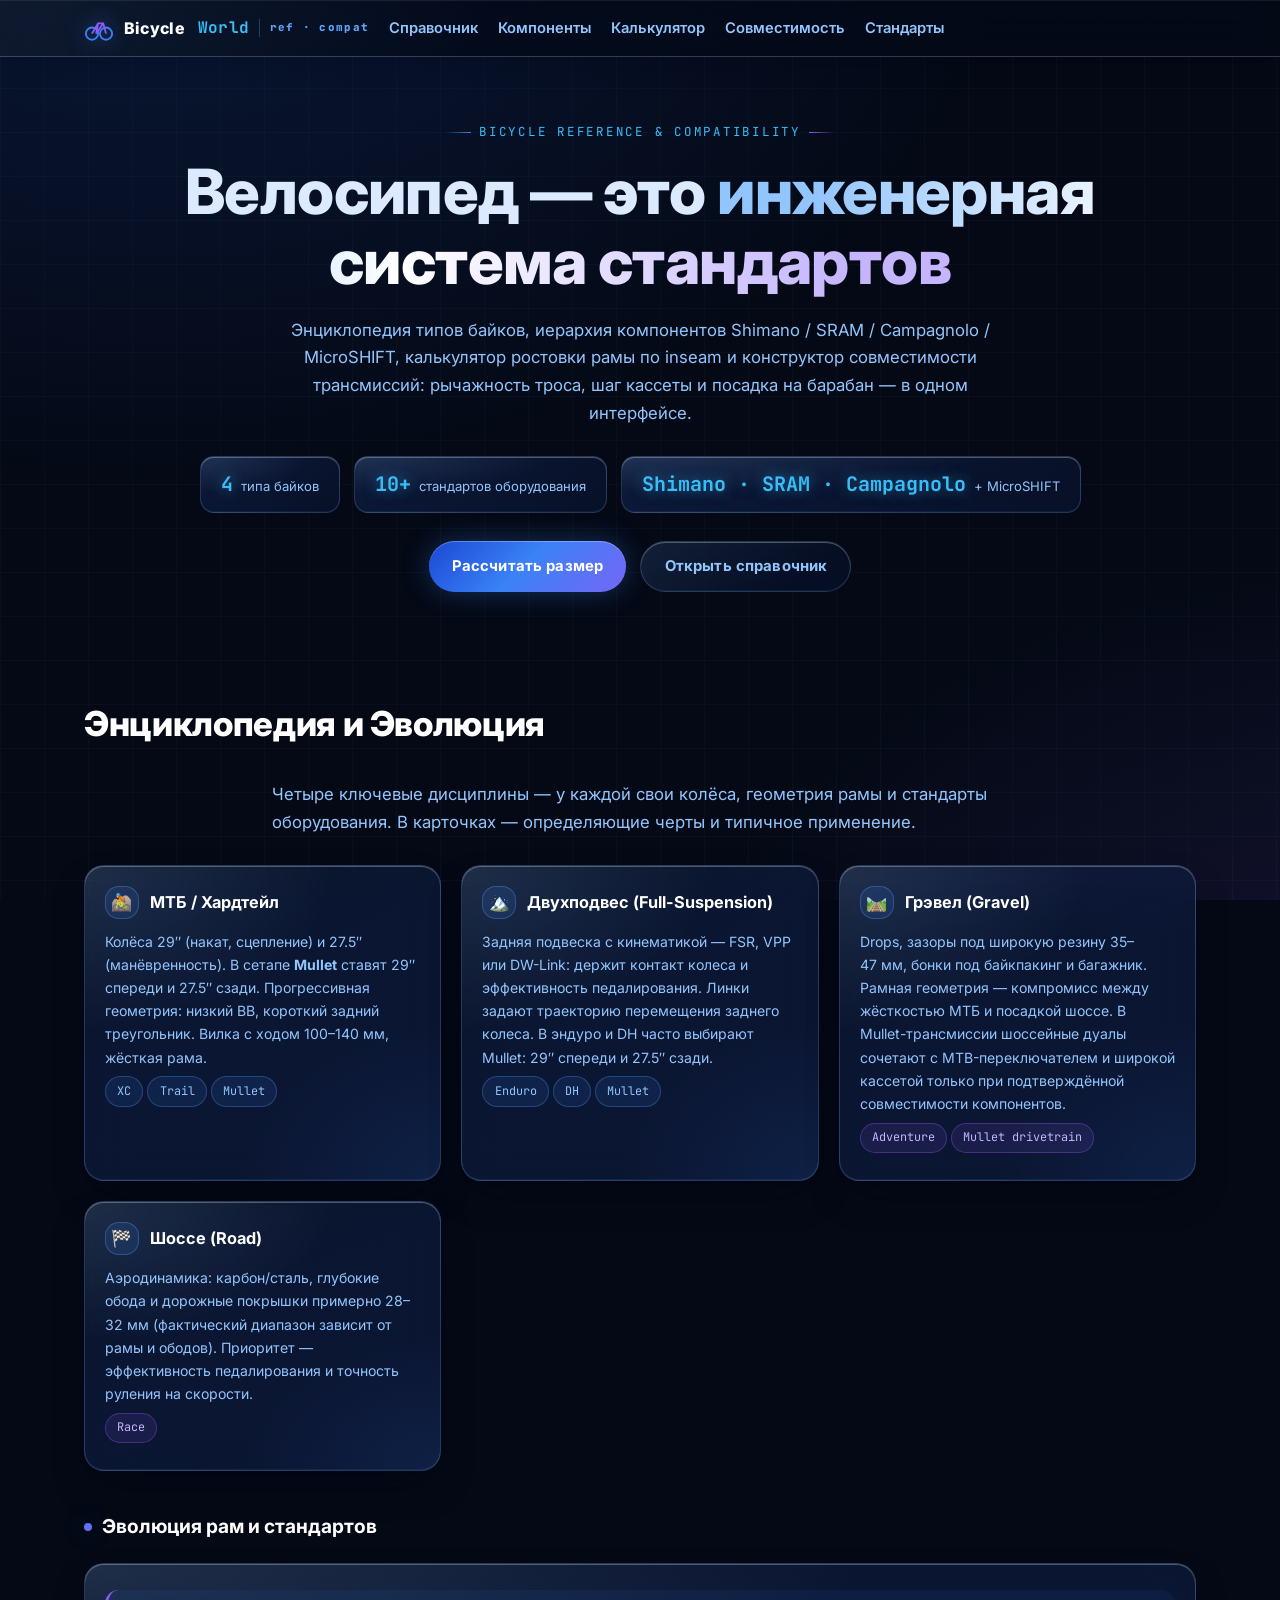
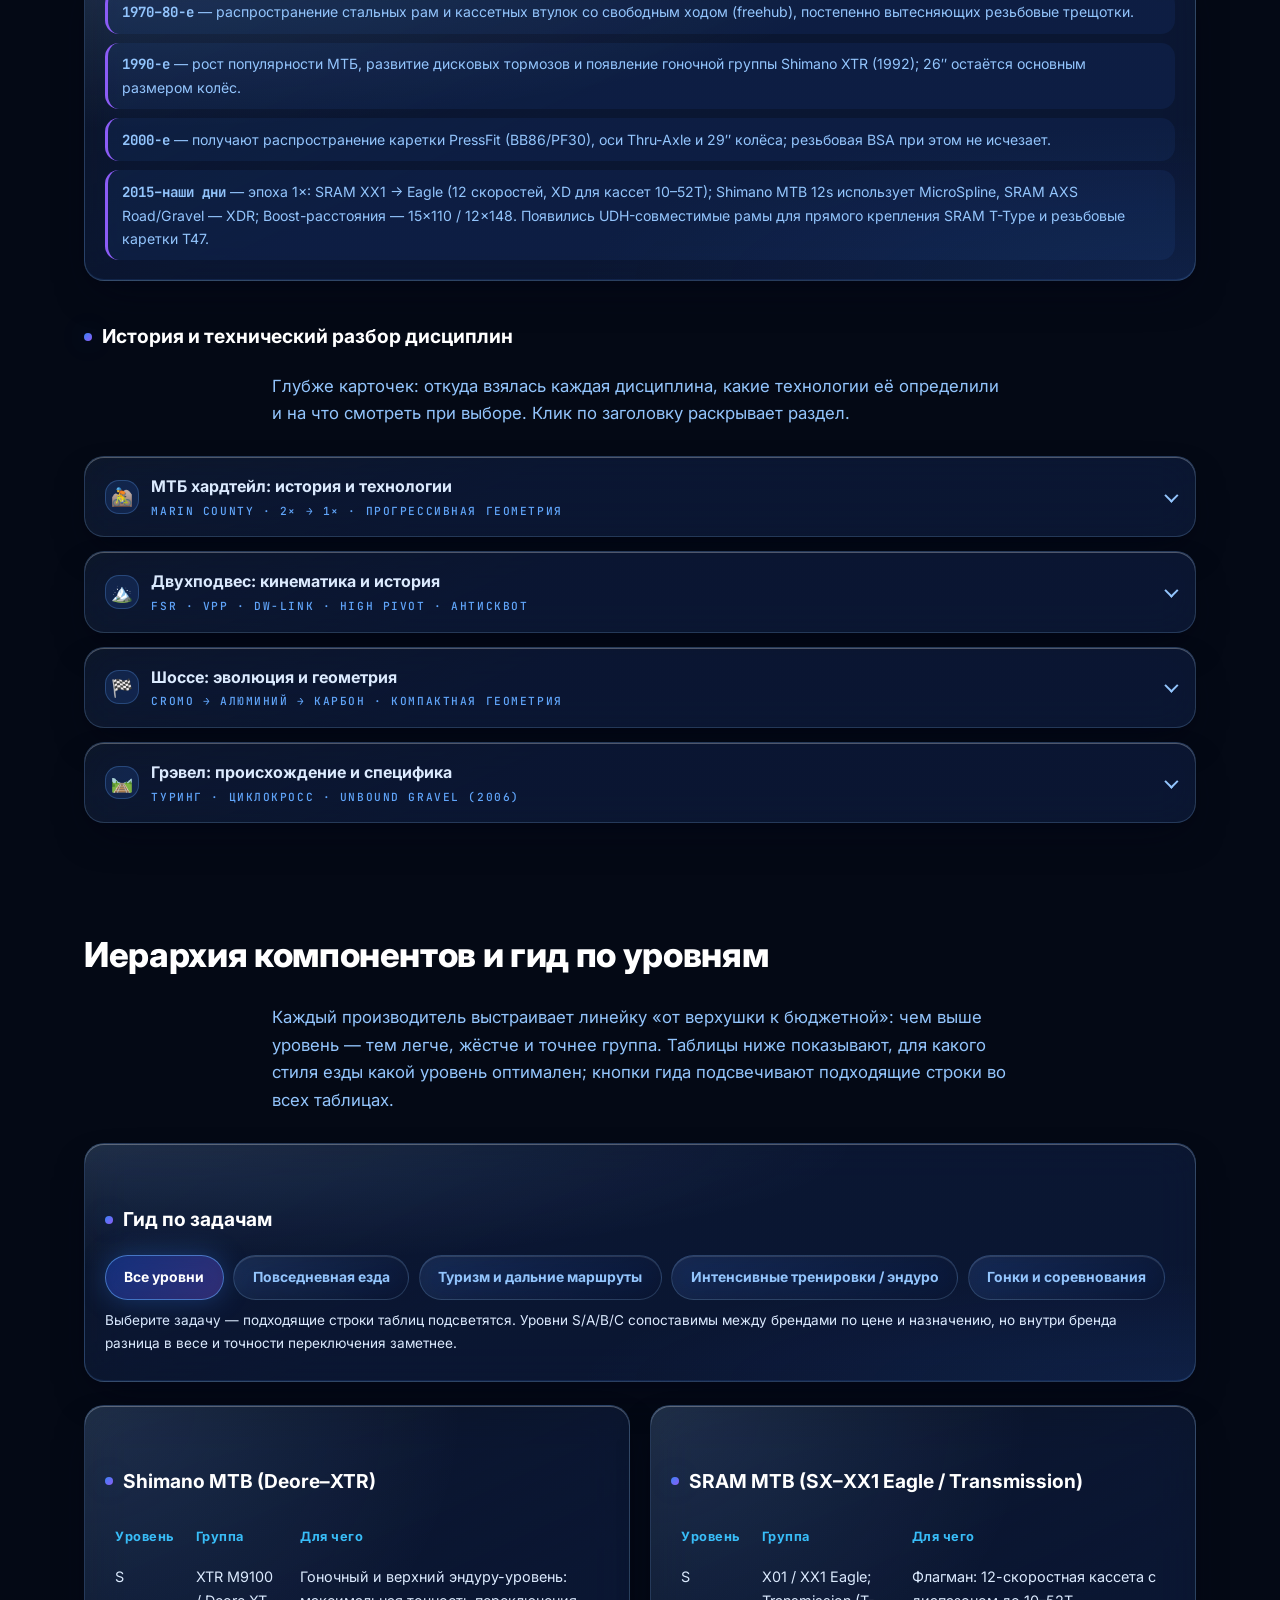
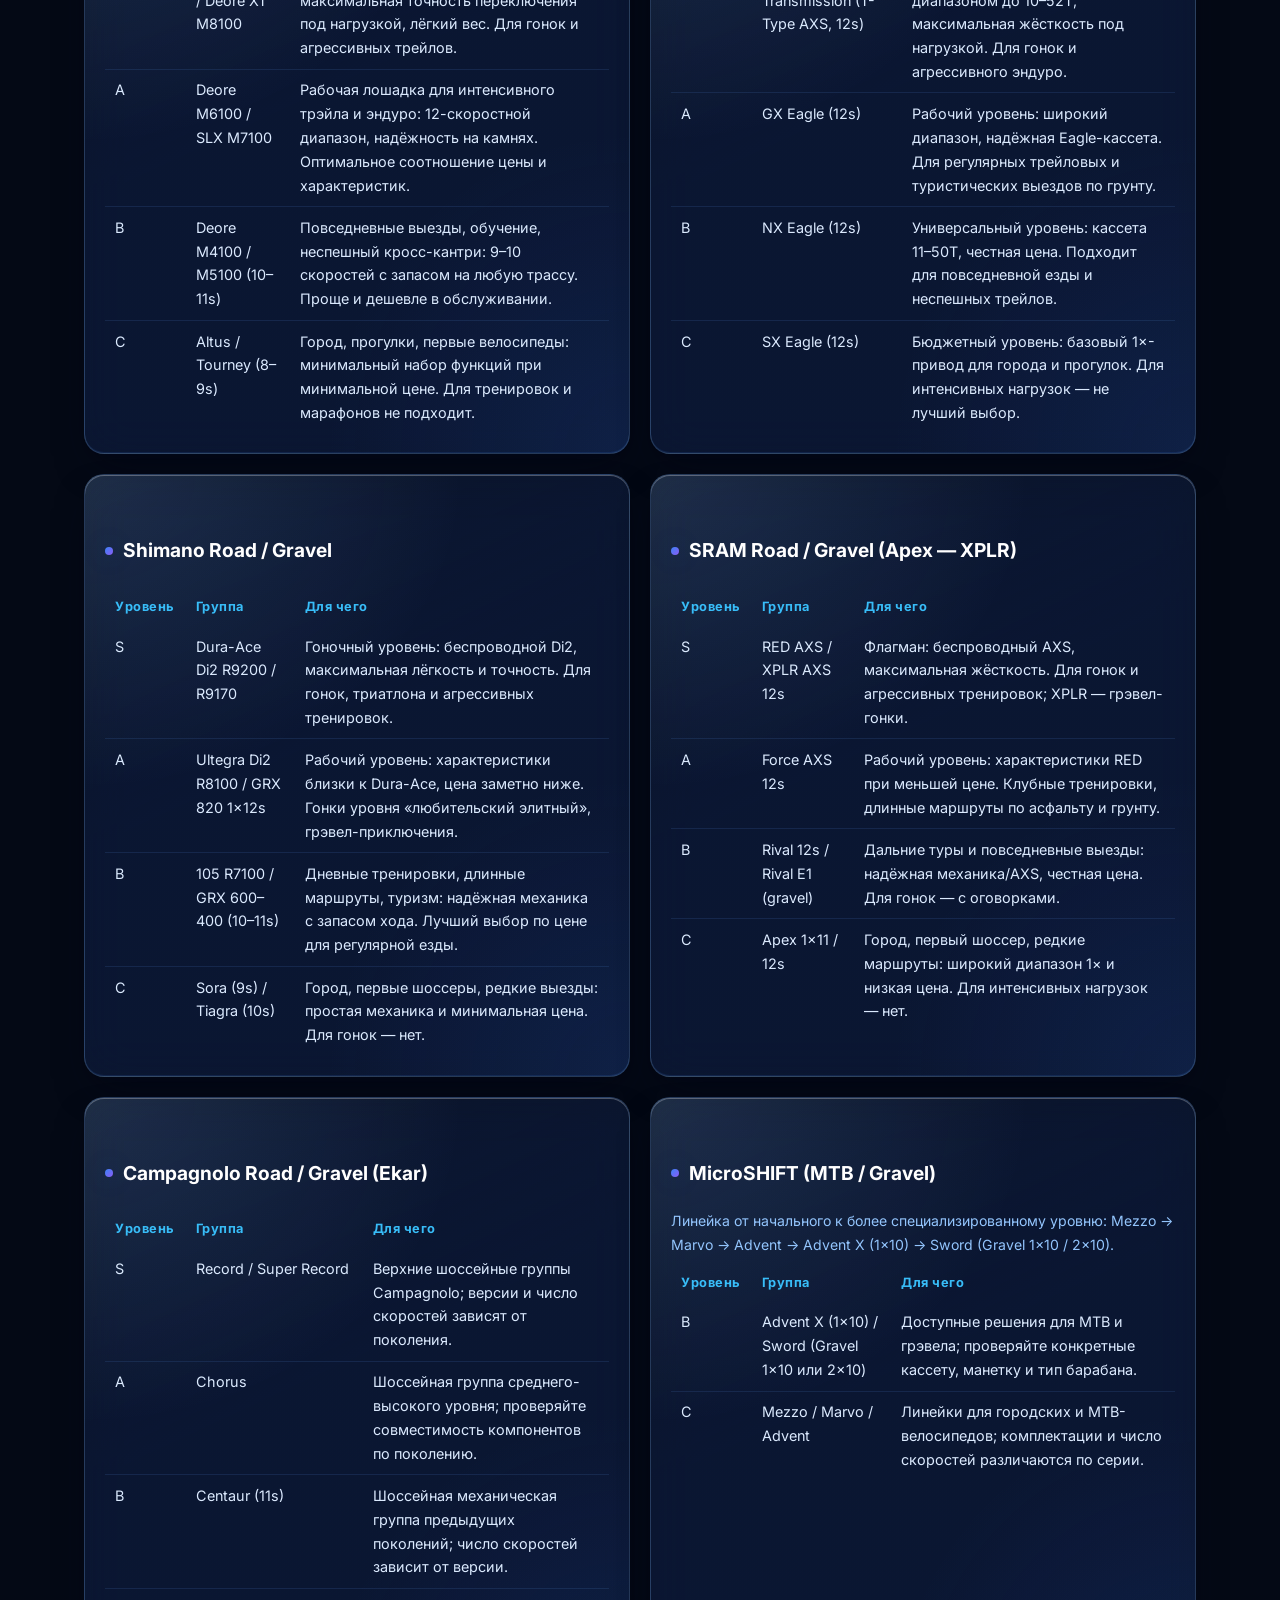
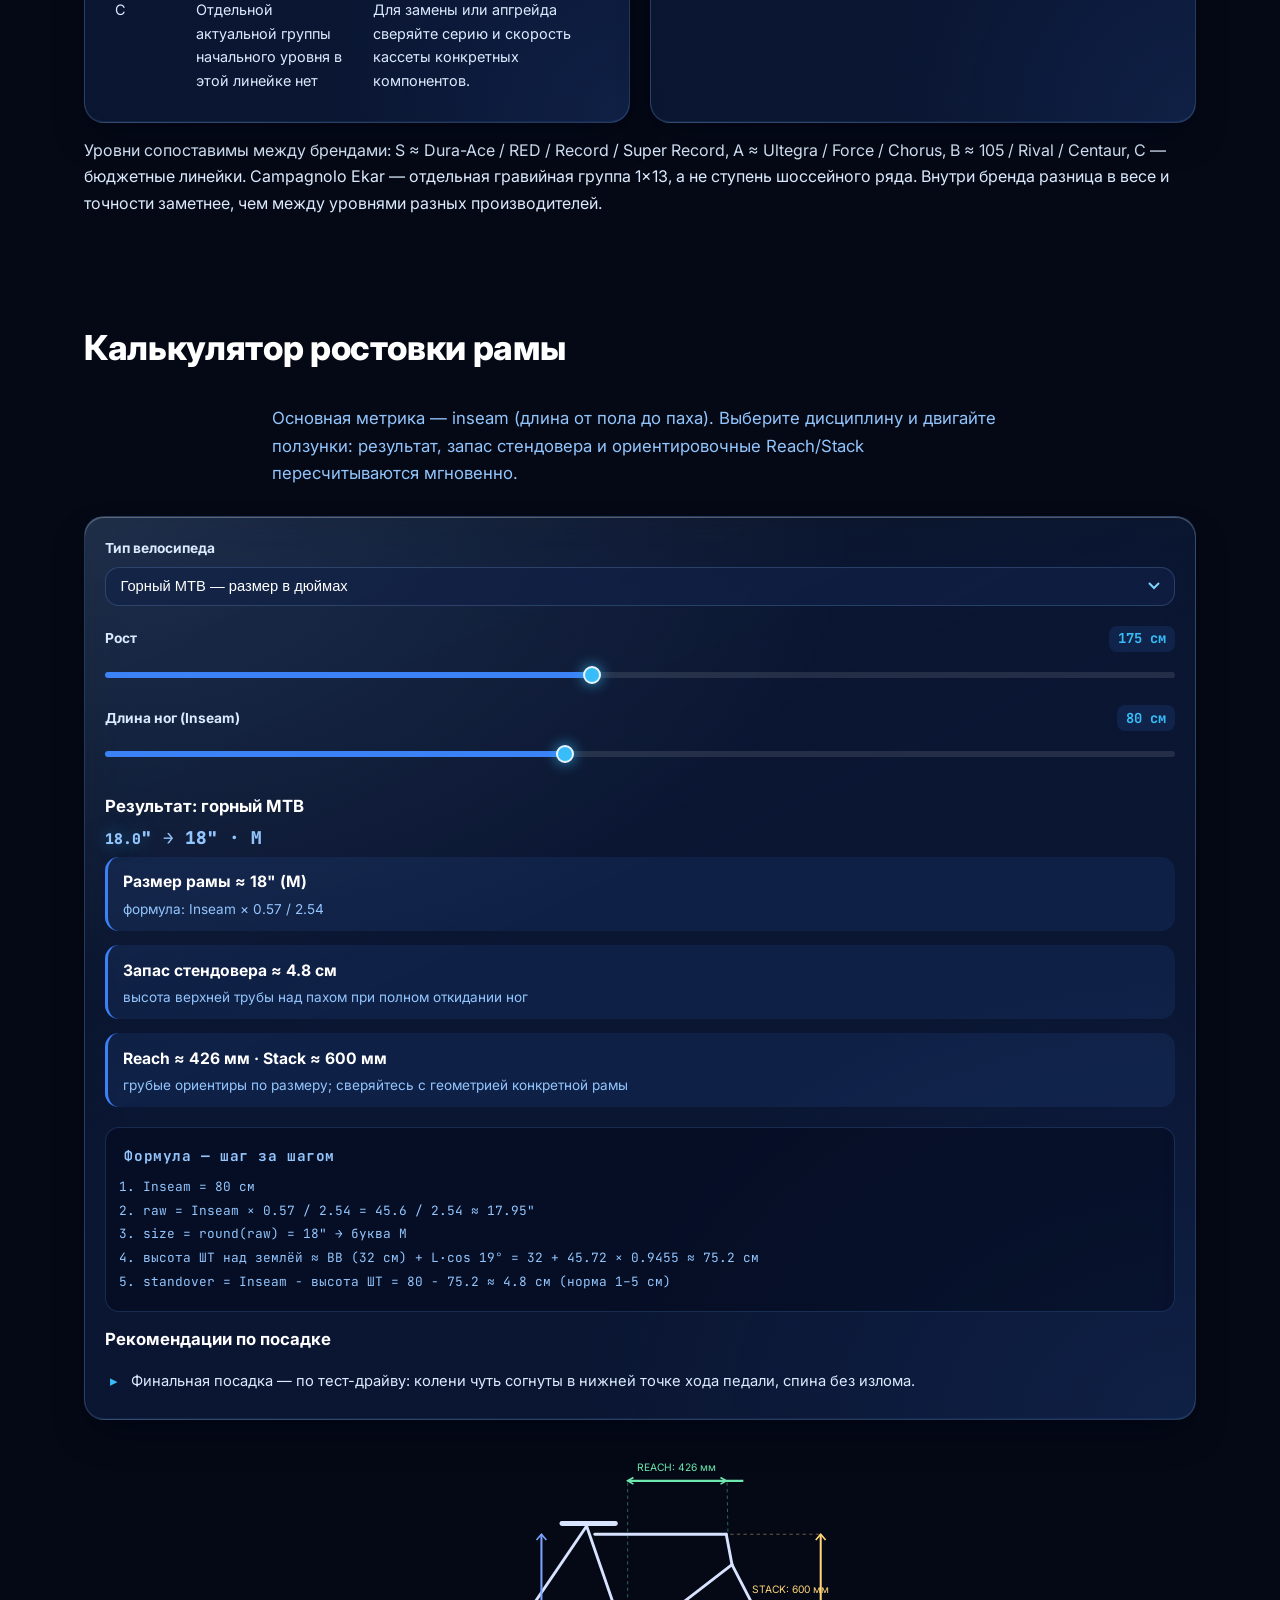
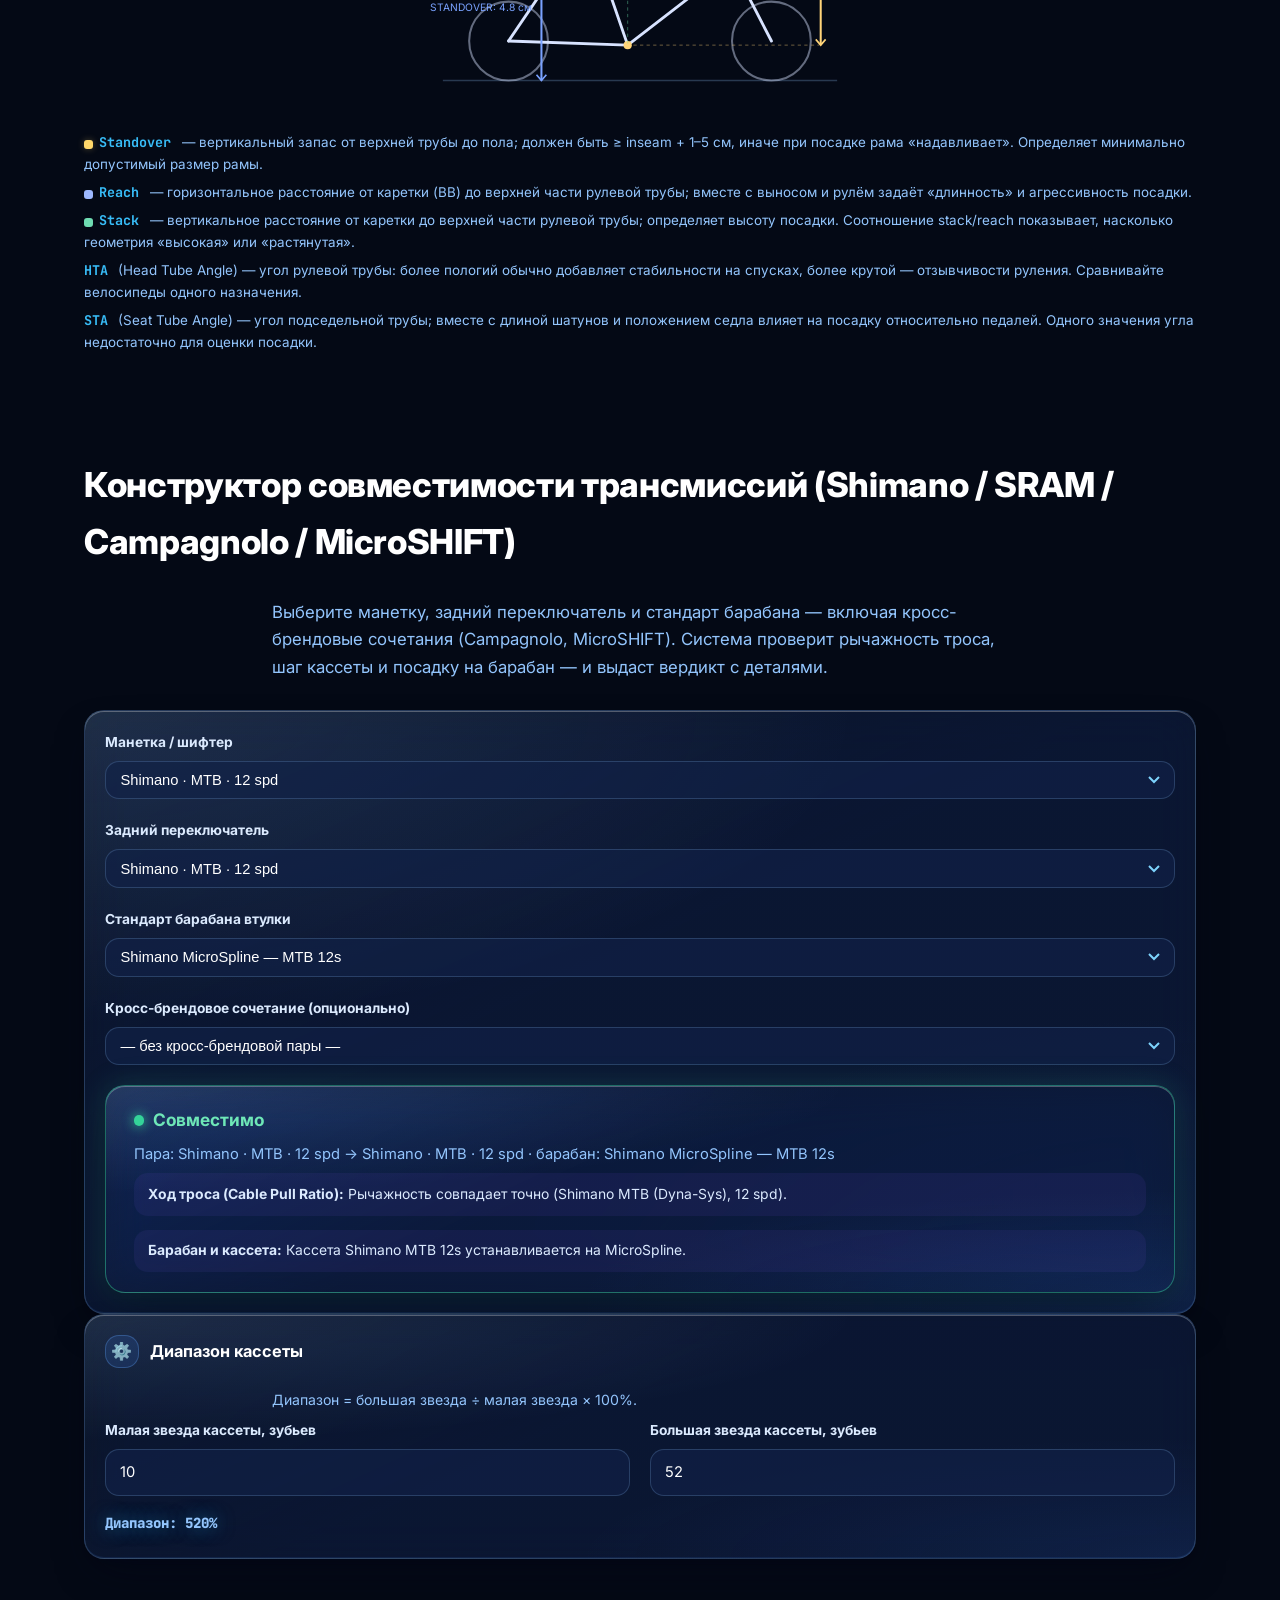
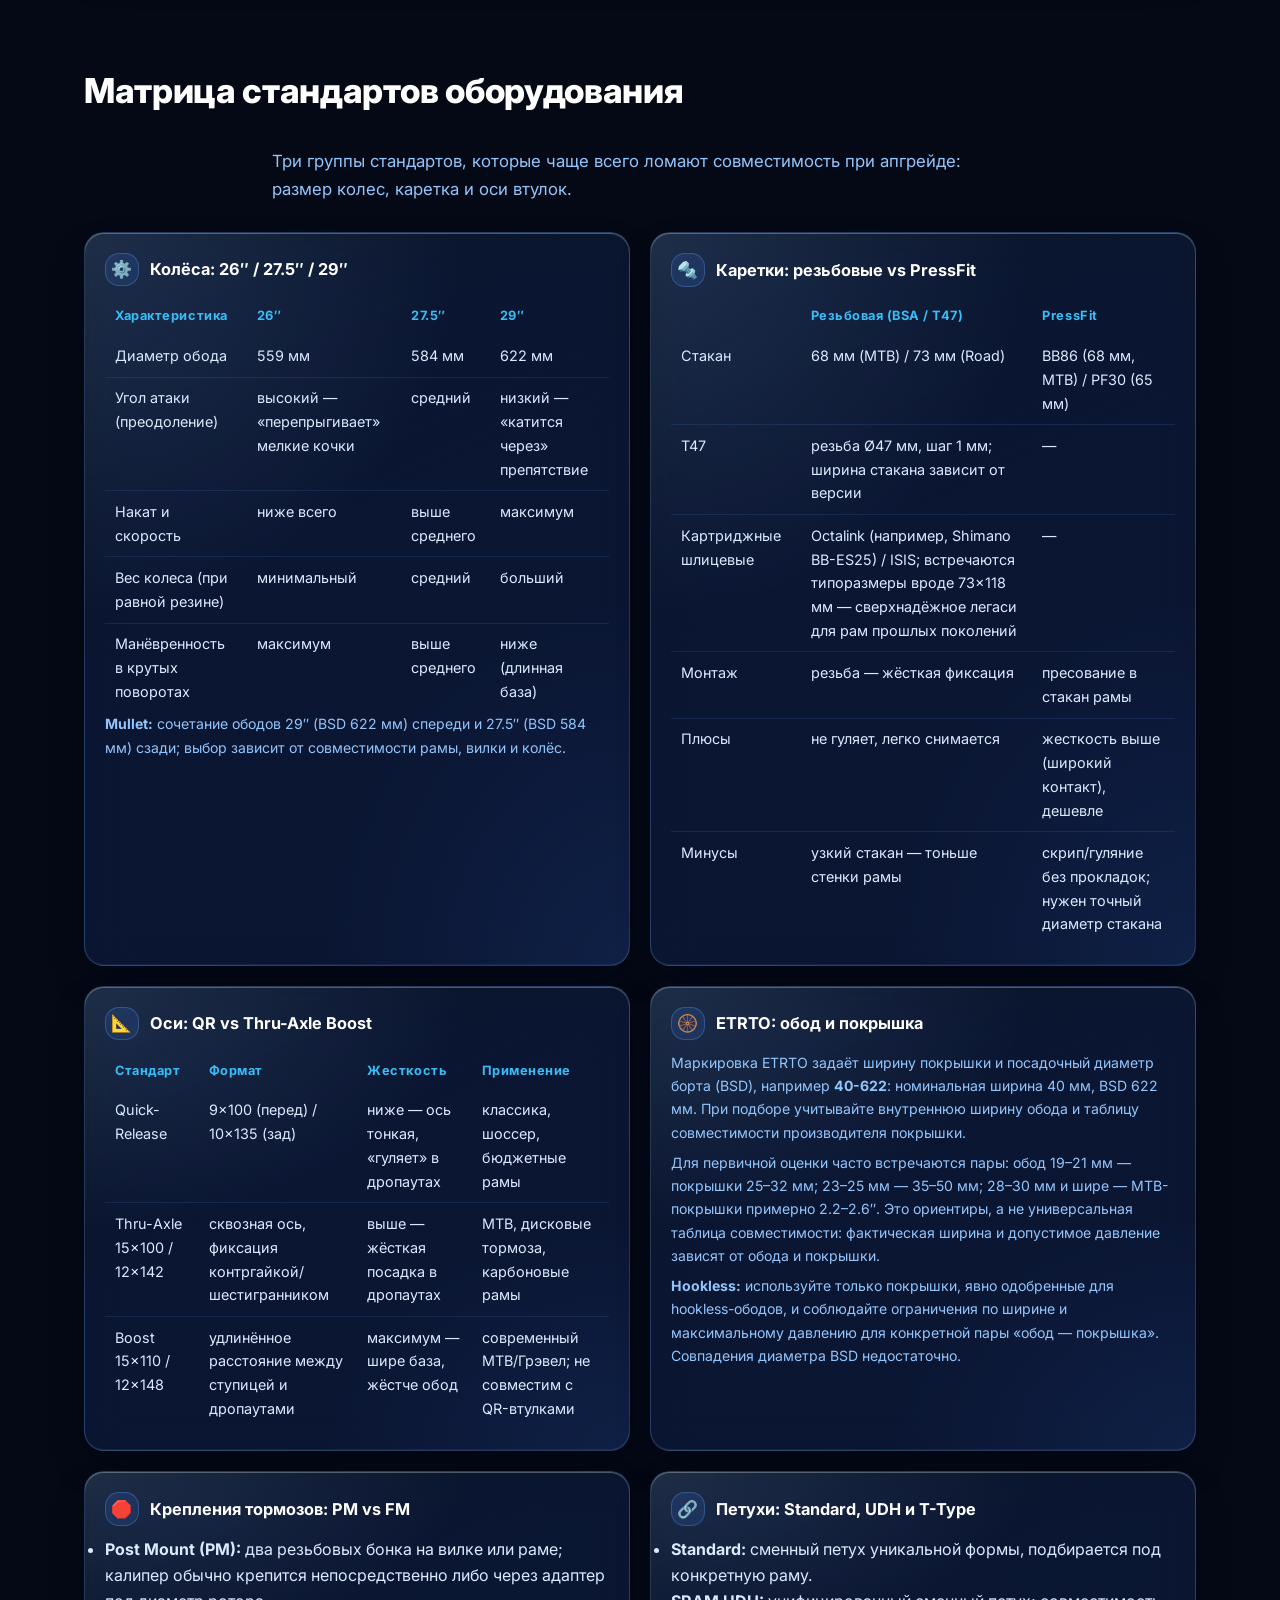
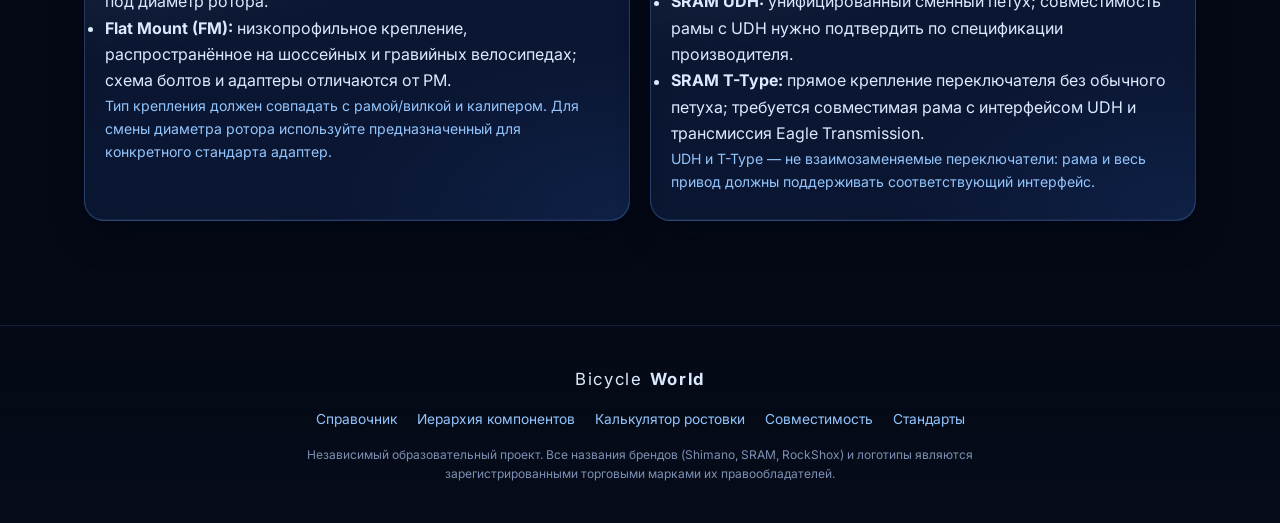
==== index.html @ d01b2b70 "A few changes in styled" ====
<!DOCTYPE html>
<html lang="ru">

<head>
    <meta charset="UTF-8">
    <meta name="viewport" content="width=device-width, initial-scale=1">
    <title>Bicycle World — интерактивный справочник и конструктор велосипедов</title>
    <meta name="description"
        content="Энциклопедия типов велосипедов, калькулятор ростовки рамы и конструктор совместимости трансмиссий Shimano, SRAM, Campagnolo и MicroSHIFT. Тёмная тема «Liquid Glass» (глассморфизм).">
    <link rel="icon"
        href="data:image/svg+xml,%3Csvg%20xmlns='http://www.w3.org/2000/svg'%20viewBox='0%200%2064%2064'%3E%3Ccircle%20cx='17'%20cy='44'%20r='13'%20fill='none'%20stroke='%233b82f6'%20stroke-width='4'/%3E%3Ccircle%20cx='47'%20cy='44'%20r='13'%20fill='none'%20stroke='%233b82f6'%20stroke-width='4'/%3E%3Cpath%20d='M17%2044L30%2022h11l6%2022M30%2022l-4%2022m15-22L26%2044'%20fill='none'%20stroke='%238b5cf6'%20stroke-width='4'/%3E%3C/svg%3E">
    <link rel="preconnect" href="https://fonts.googleapis.com">
    <link rel="preconnect" href="https://fonts.gstatic.com" crossorigin>
    <link
        href="https://fonts.googleapis.com/css2?family=Inter:wght@400;500;600;700;800&family=JetBrains+Mono:wght@500;700&display=swap"
        rel="stylesheet">
    <style>
        /* ==========================================================================
   BICYCLE WORLD — интерактивный справочник и конструктор велосипедов
   Дизайн-система: Deep Ambient Sapphire (≈80% синий, ≈20% фиолетовый),
   Liquid Glass / глассморфизм. Стилистика продолжения Network-Project.
   Все цвета, отступы и эффекты стекла — в :root (тема меняется парой правок).
   ========================================================================== */

        :root {
            /* ===== Фон и поверхности ===== */
            --bg-primary: #040915;
            /* глубокий тёмно-синий фон */
            --bg-glow-blue: rgba(37, 99, 235, .16);
            /* синее свечение (верх-лево) */
            --bg-glow-violet: rgba(139, 92, 246, .12);
            /* фиолетовое свечение (низ-право) */
            --grid-line: rgba(96, 165, 250, .04);
            /* чертёжная сетка фона */

            --surface-1: rgba(13, 26, 56, .78);
            /* основная стеклянная поверхность */
            --surface-2: rgba(18, 34, 72, .66);
            /* приподнятая поверхность */
            --surface-subtle: rgba(10, 20, 44, .5);
            /* поля ввода / врезки */

            /* ===== Синяя палитра (≈80% интерфейса) ===== */
            --blue-900: #1e3a8a;
            --blue-700: #1d4ed8;
            --blue-primary: #3b82f6;
            --blue-light: #93c5fd;
            --blue-electric: #38bdf8;

            /* ===== Фиолетовые акценты (≈20%) ===== */
            --violet-primary: #8b5cf6;
            --violet-light: #c4b5fd;
            --violet-dark: #6d28d9;

            /* ===== Текст ===== */
            --text-main: #dbeafe;
            --text-muted: #93c5fd;
            --text-dim: #60a5fa;
            --text-white: #ffffff;

            /* ===== Стеклянные границы и эффекты ===== */
            --border-glass: rgba(147, 197, 253, .2);
            --border-glass-hover: rgba(96, 165, 250, .5);
            --glass-blur: blur(22px) saturate(180%);
            --shadow-glass: 0 18px 42px -16px rgba(2, 6, 23, .7), 0 5px 14px -6px rgba(2, 6, 23, .45);
            --glass-highlight: rgba(219, 234, 254, .22);
            --glass-blue-sheen: rgba(59, 130, 246, .1);
            --shadow-neon-blue: 0 0 28px rgba(59, 130, 246, .32);
            --shadow-neon-violet: 0 0 28px rgba(139, 92, 246, .3);
            --rim-top: inset 0 1px 0 rgba(255, 255, 255, .28);
            /* верхняя кромка-блик */
            --shadow-recess: inset 0 2px 8px rgba(2, 6, 23, .55);
            /* врезанное поле */

            /* ===== Радиусы ===== */
            --radius-sm: 8px;
            --radius-md: 14px;
            --radius-lg: 20px;
            --radius-pill: 999px;

            /* ===== Шкала отступов ===== */
            --sp-xs: .5rem;
            /* 8px  */
            --sp-sm: .875rem;
            /* 14px */
            --sp-md: 1.25rem;
            /* 20px */
            --sp-lg: 1.75rem;
            /* 28px */
            --sp-xl: 2.5rem;
            /* 40px */
            --sp-2xl: 4rem;
            /* 64px */
            --container: 72rem;

            /* ===== Типографика ===== */
            --font-sans: 'Inter', -apple-system, BlinkMacSystemFont, "Segoe UI", Roboto, Arial, sans-serif;
            --font-mono: 'JetBrains Mono', "Cascadia Code", Consolas, monospace;

            /* ===== Переходы ===== */
            --trans-fast: .2s cubic-bezier(.16, 1, .3, 1);
            --trans-normal: .32s cubic-bezier(.16, 1, .3, 1);
        }

        /* ============================ Базовый сброс ============================ */
        *,
        *::before,
        *::after {
            box-sizing: border-box;
            margin: 0;
            padding: 0;
        }

        html {
            font-size: 16px;
            scroll-behavior: smooth;
            scroll-padding-top: 5.75rem;
            /* отступ под липкую шапку при якорном скролле */
            -webkit-font-smoothing: antialiased;
        }

        body {
            font-family: var(--font-sans);
            color: var(--text-main);
            line-height: 1.65;
            min-height: 100vh;
            background-color: var(--bg-primary);
            /* Слои атмосферы: два свечения + чертёжная сетка (инженерная эстетика) */
            background-image:
                radial-gradient(90rem 60rem at 12% -10%, var(--bg-glow-blue), transparent 60%),
                radial-gradient(80rem 55rem at 108% 115%, var(--bg-glow-violet), transparent 55%),
                linear-gradient(var(--grid-line) 1px, transparent 1px),
                linear-gradient(90deg, var(--grid-line) 1px, transparent 1px);
            background-size: auto, auto, 44px 44px, 44px 44px;
            background-attachment: fixed;
        }

        ::selection {
            background: rgba(59, 130, 246, .45);
            color: var(--text-white);
        }

        ::-webkit-scrollbar {
            width: 10px;
            height: 10px;
        }

        ::-webkit-scrollbar-track {
            background: var(--bg-primary);
        }

        ::-webkit-scrollbar-thumb {
            background: linear-gradient(var(--blue-700), var(--violet-dark));
            border-radius: var(--radius-pill);
        }

        a {
            color: inherit;
            text-decoration: none;
        }

        button {
            font: inherit;
            color: inherit;
            cursor: pointer;
            background: none;
            border: none;
        }

        img,
        svg {
            display: block;
            max-width: 100%;
        }

        :focus-visible {
            outline: 2px solid var(--blue-primary);
            outline-offset: 2px;
            border-radius: var(--radius-sm);
        }

        /* ============================ Стеклянная карточка ============================ */
        .glass {
            position: relative;
            background:
                radial-gradient(120% 90% at 0% 0%, rgba(147, 197, 253, .14), transparent 58%),
                radial-gradient(90% 80% at 100% 100%, var(--glass-blue-sheen), transparent 62%),
                linear-gradient(155deg, rgba(147, 197, 253, .07), var(--surface-1) 44%);
            border: 1px solid var(--border-glass);
            border-radius: var(--radius-lg);
            backdrop-filter: var(--glass-blur);
            -webkit-backdrop-filter: var(--glass-blur);
            box-shadow: var(--shadow-glass), var(--rim-top), inset 0 -1px 0 rgba(59, 130, 246, .12);
        }

        /* ============================ Шапка ============================ */
        .site-header {
            position: sticky;
            top: 0;
            z-index: 60;
            background:
                linear-gradient(110deg, rgba(147, 197, 253, .08), transparent 38%),
                rgba(4, 9, 21, .78);
            backdrop-filter: var(--glass-blur);
            -webkit-backdrop-filter: var(--glass-blur);
            border-bottom: 1px solid rgba(191, 219, 254, .24);
            box-shadow: 0 8px 28px rgba(2, 6, 23, .22), inset 0 1px 0 rgba(255, 255, 255, .08);
        }

        .header-inner {
            max-width: var(--container);
            margin: 0 auto;
            padding: .8rem 1.25rem;
            display: flex;
            align-items: center;
            gap: var(--sp-md);
        }

        .logo {
            display: inline-flex;
            align-items: center;
            gap: .6rem;
            font-weight: 800;
            letter-spacing: .02em;
            color: var(--text-white);
        }

        .logo svg {
            width: 30px;
            height: 30px;
            filter: drop-shadow(0 0 10px rgba(59, 130, 246, .5));
        }

        .logo b {
            font-family: var(--font-mono);
            color: var(--blue-electric);
            font-weight: 700;
        }

        .site-nav ul {
            display: flex;
            gap: var(--sp-md);
            list-style: none;
        }

        .nav-link {
            position: relative;
            padding: .45rem 0;
            font-size: .92rem;
            font-weight: 600;
            color: var(--text-muted);
            transition: color var(--trans-fast);
        }

        .nav-link::after {
            content: "";
            position: absolute;
            left: 0;
            right: 0;
            bottom: .1rem;
            height: 2px;
            border-radius: var(--radius-pill);
            background: linear-gradient(90deg, var(--blue-primary), var(--violet-primary));
            box-shadow: var(--shadow-neon-blue);
            opacity: 0;
            transform: scaleX(.4);
            transition: opacity var(--trans-fast), transform var(--trans-normal);
        }

        .nav-link:hover {
            color: var(--text-white);
        }

        .nav-link.is-active {
            color: var(--blue-light);
        }

        .nav-link.is-active::after,
        .nav-link:hover::after {
            opacity: 1;
            transform: scaleX(1);
        }

        /* Бургер-кнопка (мобильные) */
        .burger {
            display: none;
            flex-direction: column;
            gap: 5px;
            padding: .6rem;
            border-radius: var(--radius-sm);
        }

        .burger span {
            width: 22px;
            height: 2px;
            background: var(--blue-light);
            border-radius: var(--radius-pill);
            transition: transform var(--trans-normal), opacity var(--trans-fast);
        }

        /* ============================ Hero ============================ */
        .hero {
            max-width: 64rem;
            margin: 0 auto;
            padding: calc(var(--sp-2xl) * .9) 1.25rem var(--sp-xl);
            text-align: center;
        }

        .kicker {
            display: inline-flex;
            align-items: center;
            gap: .5rem;
            font-family: var(--font-mono);
            font-size: .78rem;
            letter-spacing: .22em;
            text-transform: uppercase;
            color: var(--blue-electric);
        }

        .kicker::before,
        .kicker::after {
            content: "";
            width: 26px;
            height: 1px;
            background: linear-gradient(90deg, transparent, var(--blue-primary));
        }

        .kicker::after {
            background: linear-gradient(90deg, var(--violet-primary), transparent);
        }

        .hero h1 {
            margin-top: var(--sp-sm);
            font-size: clamp(2.3rem, 5.4vw, 3.9rem);
            line-height: 1.12;
            font-weight: 800;
            letter-spacing: -.01em;
        }

        .hero h1 .grad {
            background: linear-gradient(92deg, var(--blue-light) 10%, var(--text-white) 45%, var(--violet-light) 90%);
            -webkit-background-clip: text;
            background-clip: text;
            color: transparent;
        }

        .lede {
            margin-top: var(--sp-md);
            max-width: 46rem;
            margin-inline: auto;
            font-size: 1.05rem;
            color: var(--text-muted);
        }

        .hero-stats {
            display: flex;
            flex-wrap: wrap;
            justify-content: center;
            gap: var(--sp-sm);
            margin-top: var(--sp-lg);
        }

        .stat {
            padding: .7rem 1.25rem;
            border-radius: var(--radius-md);
            background:
                radial-gradient(120% 100% at 0% 0%, rgba(147, 197, 253, .14), transparent 65%),
                linear-gradient(145deg, rgba(18, 34, 72, .68), rgba(10, 20, 44, .7));
            border: 1px solid var(--border-glass);
            backdrop-filter: var(--glass-blur);
            -webkit-backdrop-filter: var(--glass-blur);
            box-shadow: var(--rim-top), inset 0 -1px 0 rgba(59, 130, 246, .1);
            display: flex;
            align-items: baseline;
            gap: .5rem;
        }

        .stat b {
            font-family: var(--font-mono);
            font-size: 1.25rem;
            color: var(--blue-electric);
            text-shadow: 0 0 14px rgba(56, 189, 248, .55);
        }

        .stat span {
            font-size: .82rem;
            color: var(--text-muted);
        }

        .hero-cta {
            display: flex;
            justify-content: center;
            gap: var(--sp-sm);
            margin-top: var(--sp-lg);
            flex-wrap: wrap;
        }

        /* ============================ Кнопки и чипы ============================ */
        .btn {
            display: inline-flex;
            align-items: center;
            gap: .5rem;
            padding: .78rem 1.45rem;
            border-radius: var(--radius-pill);
            font-weight: 700;
            font-size: .93rem;
            letter-spacing: .01em;
            transition: transform var(--trans-normal), box-shadow var(--trans-normal), background var(--trans-fast), border-color var(--trans-fast);
        }

        .btn-primary {
            color: var(--text-white);
            background: linear-gradient(135deg, var(--blue-700) 5%, var(--blue-primary) 48%, var(--violet-primary) 120%);
            box-shadow: var(--shadow-neon-blue), var(--rim-top);
        }

        .btn-primary:hover {
            transform: translateY(-2px);
            box-shadow: 0 0 36px rgba(59, 130, 246, .5), var(--rim-top);
        }

        .btn-ghost {
            color: var(--blue-light);
            border: 1px solid var(--border-glass);
            background: linear-gradient(145deg, rgba(147, 197, 253, .12), var(--surface-subtle) 76%);
            backdrop-filter: blur(14px) saturate(170%);
            -webkit-backdrop-filter: blur(14px) saturate(170%);
            box-shadow: var(--rim-top), inset 0 -1px 0 rgba(59, 130, 246, .1);
        }

        .btn-ghost:hover {
            border-color: var(--border-glass-hover);
            transform: translateY(-2px);
        }

        .chip {
            display: inline-block;
            padding: .28rem .7rem;
            font-family: var(--font-mono);
            font-size: .74rem;
            color: var(--blue-light);
            background: rgba(59, 130, 246, .12);
            border: 1px solid rgba(96, 165, 250, .28);
            border-radius: var(--radius-pill);
        }

        .chip-violet {
            color: var(--violet-light);
            background: rgba(139, 92, 246, .12);
            border-color: rgba(168, 85, 247, .32);
        }

        /* ============================ Секции ============================ */
        .section {
            max-width: var(--container);
            margin: 0 auto;
            padding: var(--sp-2xl) 1.25rem var(--sp-xl);
        }

        .section-head {
            margin-bottom: var(--sp-lg);
        }

        /* Отступ между лид-абзацем секции и первым блоком */
        .section > p.lede {
            margin-bottom: var(--sp-lg);
        }

        .section-head h2 {
            margin-top: 0;
            font-size: clamp(1.55rem, 3vw, 2.15rem);
            font-weight: 800;
            color: var(--text-white);
            letter-spacing: -.01em;
        }

        .subhead {
            display: flex;
            align-items: center;
            gap: .6rem;
            margin: var(--sp-xl) 0 var(--sp-md);
            font-size: 1.2rem;
            font-weight: 700;
            color: var(--text-white);
        }

        .subhead::before {
            content: "";
            width: 8px;
            height: 8px;
            border-radius: 50%;
            background: linear-gradient(135deg, var(--blue-primary), var(--violet-primary));
            box-shadow: var(--shadow-neon-blue);
        }

        /* ============================ Справочник: сетка и карточки ============================ */
        .ref-grid {
            display: grid;
            gap: var(--sp-md);
        }

        .ref-grid-2 {
            grid-template-columns: repeat(auto-fit, minmax(300px, 1fr));
        }

        .ref-grid-3 {
            grid-template-columns: repeat(auto-fit, minmax(260px, 1fr));
        }

        #standards .ref-grid-3 {
            grid-template-columns: repeat(2, minmax(0, 1fr));
        }

        .card {
            padding: var(--sp-md);
            transition: transform var(--trans-normal), border-color var(--trans-normal), box-shadow var(--trans-normal);
        }

        .card:hover {
            transform: translateY(-4px);
            border-color: var(--border-glass-hover);
            box-shadow: var(--shadow-neon-blue), var(--shadow-glass), var(--rim-top);
        }

        .card-head {
            display: flex;
            align-items: center;
            gap: .7rem;
            margin-bottom: .65rem;
        }

        .card-icon {
            display: grid;
            place-items: center;
            width: 2.1rem;
            height: 2.1rem;
            flex-shrink: 0;
            border-radius: var(--radius-md);
            background: rgba(59, 130, 246, .14);
            border: 1px solid rgba(96, 165, 250, .3);
            font-size: 1.05rem;
            line-height: 1;
        }

        .card-head h3 {
            font-size: 1.02rem;
            color: var(--text-white);
        }

        .card p {
            font-size: .88rem;
            color: var(--text-muted);
            margin-bottom: .45rem;
        }

        .badge {
            display: inline-block;
            padding: .2rem .6rem;
            border-radius: var(--radius-pill);
            background: rgba(139, 92, 246, .14);
            color: var(--violet-light);
            font-size: .78rem;
        }

        /* Таблицы */
        .tbl-wrap {
            overflow-x: auto;
        }

        .tbl {
            width: 100%;
            border-collapse: collapse;
            font-size: .9rem;
        }

        .tbl th,
        .tbl td {
            padding: .55rem .65rem;
            text-align: left;
            vertical-align: top;
        }

        .tbl thead th {
            color: var(--blue-electric);
            font-size: .8rem;
            letter-spacing: .04em;
        }

        .tbl tbody tr+tr td,
        .tbl tbody tr+tr th {
            border-top: 1px solid rgba(96, 165, 250, .12);
        }

        /* Терминология */
        .term-list {
            list-style: none;
            display: grid;
            gap: var(--sp-sm);
        }

        .term-item {
            padding: var(--sp-sm) var(--sp-md);
        }

        .term-item dt {
            font-weight: 700;
            color: var(--blue-light);
            margin-bottom: .2rem;
        }

        .term-item dd {
            font-size: .86rem;
            color: var(--text-muted);
        }

        /* ============================ Вкладки (конструктор) ============================ */
        .tabs {
            display: flex;
            gap: var(--sp-xs);
            flex-wrap: wrap;
            margin-bottom: var(--sp-md);
        }

        .tab-btn {
            padding: .55rem 1.05rem;
            border-radius: var(--radius-pill);
            font-size: .86rem;
            font-weight: 700;
            color: var(--text-muted);
            background: var(--surface-subtle);
            border: 1px solid transparent;
            transition: all var(--trans-fast);
        }

        .tab-btn:hover {
            color: var(--blue-light);
        }

        .tab-btn.is-active {
            color: var(--text-white);
            background: rgba(59, 130, 246, .16);
            border-color: rgba(96, 165, 250, .45);
            box-shadow: var(--shadow-neon-blue);
        }

        .tab-panel {
            display: none;
        }

        .tab-panel.is-active {
            display: block;
            animation: panelIn .35s cubic-bezier(.16, 1, .3, 1);
        }

        @keyframes panelIn {
            from {
                opacity: 0;
                transform: translateY(12px);
            }

            to {
                opacity: 1;
                transform: none;
            }
        }

        /* ============================ Формы и слайдеры ============================ */
        .field {
            margin-bottom: var(--sp-md);
        }

        .field label {
            display: flex;
            justify-content: space-between;
            align-items: baseline;
            gap: .5rem;
            font-size: .86rem;
            font-weight: 700;
            color: var(--text-main);
            margin-bottom: .45rem;
        }

        .field label output {
            font-family: var(--font-mono);
            color: var(--blue-electric);
            background: rgba(59, 130, 246, .12);
            padding: .1rem .55rem;
            border-radius: var(--radius-sm);
        }

        .field select {
            width: 100%;
            appearance: none;
            -webkit-appearance: none;
            background-color: var(--surface-2);
            color: var(--text-white);
            border: 1px solid var(--border-glass);
            border-radius: var(--radius-md);
            padding: .65rem .9rem;
            font-size: .92rem;
            background-image: url("data:image/svg+xml,%3Csvg xmlns='http://www.w3.org/2000/svg' width='12' height='8'%3E%3Cpath d='M1 1l5 5 5-5' stroke='%237dd3fc' fill='none' stroke-width='2'/%3E%3C/svg%3E");
            background-repeat: no-repeat;
            background-position: right .9rem center;
        }

        .field select:focus-visible {
            outline-offset: 0;
        }

        .field input[type="number"] {
            width: 100%;
            background-color: var(--surface-2);
            color: var(--text-white);
            border: 1px solid var(--border-glass);
            border-radius: var(--radius-md);
            padding: .65rem .9rem;
            font: inherit;
            font-size: .92rem;
        }

        /* Range */
        input[type="range"] {
            width: 100%;
            appearance: none;
            -webkit-appearance: none;
            height: 6px;
            border-radius: var(--radius-pill);
            background: linear-gradient(90deg, var(--blue-primary) var(--fill, 50%), rgba(255, 255, 255, .1) var(--fill, 50%));
            cursor: pointer;
        }

        input[type="range"]::-webkit-slider-thumb {
            -webkit-appearance: none;
            appearance: none;
            width: 18px;
            height: 18px;
            border-radius: 50%;
            background: var(--blue-electric);
            border: 2px solid #eaf4ff;
            box-shadow: 0 0 14px rgba(56, 189, 248, .8);
            transition: transform var(--trans-fast);
        }

        input[type="range"]::-webkit-slider-thumb:hover {
            transform: scale(1.15);
        }

        input[type="range"]::-moz-range-thumb {
            width: 16px;
            height: 16px;
            border-radius: 50%;
            background: var(--blue-electric);
            border: 2px solid #eaf4ff;
            box-shadow: 0 0 14px rgba(56, 189, 248, .8);
        }

        /* ============================ Выводы конструктора ============================ */
        .result {
            margin-top: var(--sp-lg);
        }

        .result h3 {
            font-size: 1.05rem;
            color: var(--text-white);
            margin-bottom: .5rem;
        }

        .result p {
            font-size: .92rem;
            color: var(--text-muted);
            margin-bottom: .6rem;
        }

        .size-list {
            list-style: none;
            display: grid;
            gap: var(--sp-sm);
        }

        .size-row {
            padding: .7rem .95rem;
            border-radius: var(--radius-md);
            background: rgba(59, 130, 246, .1);
            border-left: 3px solid var(--blue-primary);
        }

        .size-row b {
            color: var(--text-white);
            font-size: .98rem;
        }

        .size-row span {
            display: block;
            font-size: .85rem;
            color: var(--text-muted);
            margin-top: .15rem;
        }

        .fit-list {
            list-style: none;
        }

        .fit-list li {
            position: relative;
            padding: .4rem 0 .4rem 1.6rem;
            font-size: .92rem;
        }

        .fit-list li::before {
            content: "▸";
            position: absolute;
            left: .3rem;
            color: var(--blue-electric);
        }

        .callout {
            margin-top: var(--sp-md);
        }

        .check-grid {
            display: grid;
            gap: var(--sp-sm);
            list-style: none;
        }

        .check-item {
            padding: .6rem .85rem;
            border-radius: var(--radius-md);
            background: rgba(139, 92, 246, .08);
            font-size: .87rem;
        }

        /* ============================ Футер ============================ */
        .site-footer {
            margin-top: var(--sp-2xl);
            padding: var(--sp-xl) 1.25rem;
            text-align: center;
            border-top: 1px solid rgba(96, 165, 250, .14);
            background: linear-gradient(180deg, transparent, rgba(7, 13, 28, .7));
        }

        .footer-wordmark {
            font-size: 1.05rem;
            letter-spacing: .1em;
            margin-bottom: var(--sp-sm);
        }

        .footer-nav {
            display: flex;
            justify-content: center;
            gap: var(--sp-md);
            flex-wrap: wrap;
            margin-bottom: var(--sp-sm);
        }

        .footer-nav a {
            color: var(--text-muted);
            font-size: .86rem;
            transition: color var(--trans-fast);
        }

        .footer-nav a:hover {
            color: var(--blue-light);
        }

        .site-footer .fineprint {
            font-size: .75rem;
            color: #7d90b3;
            max-width: 42rem;
            margin: 0 auto;
            line-height: 1.6;
        }

        /* ============================ Адаптивность ============================ */
        @media (max-width: 980px) {
            :root {
                --header-h: 58px;
            }

            .site-nav ul {
                gap: var(--sp-sm);
            }

            .hero {
                padding-top: var(--sp-xl);
            }

            .section,
            .speed-section {
                padding-left: 1rem;
                padding-right: 1rem;
            }
        }

        @media (max-width: 680px) {
            :root {
                --header-h: 54px;
            }

            .brand-tag {
                display: none;
            }

            .site-nav ul {
                gap: var(--sp-xs);
                font-size: .9rem;
            }

            /* На узком экране — не «пилюли» вразнобой, а аккуратный список строк */
            .hero-stats {
                flex-direction: column;
                align-items: stretch;
            }

            .stat {
                justify-content: space-between;
                text-align: left;
                padding: .6rem 1rem;
            }

            .btn {
                width: 100%;
                justify-content: center;
            }

            .hero-cta {
                flex-direction: column;
                align-items: stretch;
            }
        }

        /* ============================ Доступность ============================ */
        @media (prefers-reduced-motion: reduce) {

            *,
            *::before,
            *::after {
                animation-duration: .01ms !important;
                animation-iteration-count: 1 !important;
                transition-duration: .01ms !important;
                scroll-behavior: auto !important;
            }
        }

        /* ============================ Дополнительные компоненты (развёртка body) ============================ */
        .brand-tag {
            font-family: var(--font-mono);
            font-size: .68rem;
            letter-spacing: .12em;
            color: var(--text-dim);
            border-left: 1px solid rgba(96, 165, 250, .3);
            padding-left: .6rem;
        }

        /* Вердикт совместимости */
        .callout {
            padding: var(--sp-md) var(--sp-lg);
        }

        .callout h3 {
            display: flex;
            align-items: center;
            gap: .55rem;
            font-size: 1.08rem;
            margin-bottom: .45rem;
            color: var(--text-white);
        }

        .callout p {
            font-size: .92rem;
            color: var(--text-muted);
        }

        .status-dot {
            width: .65rem;
            height: .65rem;
            border-radius: 50%;
            flex-shrink: 0;
            background: var(--blue-primary);
            box-shadow: 0 0 12px currentColor;
        }

        .callout.is-ok {
            border-color: rgba(52, 211, 153, .45);
            box-shadow: 0 0 30px rgba(52, 211, 153, .18), var(--shadow-glass), var(--rim-top);
        }

        .callout.is-ok h3 {
            color: #6ee7b7;
        }

        .callout.is-ok .status-dot {
            background: #34d399;
            color: #34d399;
        }

        .callout.is-warn {
            border-color: rgba(251, 191, 36, .45);
            box-shadow: 0 0 30px rgba(251, 191, 36, .16), var(--shadow-glass), var(--rim-top);
        }

        .callout.is-warn h3 {
            color: #fcd34d;
        }

        .callout.is-warn .status-dot {
            background: #fbbf24;
            color: #fbbf24;
        }

        .callout.is-bad {
            border-color: rgba(248, 113, 113, .5);
            box-shadow: 0 0 30px rgba(248, 113, 113, .16), var(--shadow-glass), var(--rim-top);
        }

        .callout.is-bad h3 {
            color: #fca5a5;
        }

        .callout.is-bad .status-dot {
            background: #f87171;
            color: #f87171;
        }

        /* Калькулятор ростовки */
        .size-big {
            font-family: var(--font-mono);
            font-size: 2.4rem;
            font-weight: 800;
            line-height: 1.1;
            color: var(--blue-electric);
            text-shadow: 0 0 18px rgba(56, 189, 248, .5);
        }

        .size-big small {
            font-size: 1.1rem;
            color: var(--text-muted);
            text-shadow: none;
        }

        /* Таймлайн эволюции */
        .evo-list {
            list-style: none;
            display: grid;
            gap: .55rem;
            margin-top: .4rem;
        }

        .evo-item {
            padding: .6rem .9rem;
            border-radius: var(--radius-md);
            background: rgba(59, 130, 246, .08);
            border-left: 3px solid var(--violet-primary);
            font-size: .88rem;
            color: var(--text-muted);
        }

        .evo-item b {
            color: var(--blue-light);
            font-family: var(--font-mono);
            font-weight: 700;
        }

        /* Мобильное меню (бургер + drawer) */
        @media (max-width: 840px) {
            .burger {
                display: flex;
                margin-left: auto;
                flex-shrink: 0;
            }

            .site-nav {
                position: absolute;
                top: calc(100% + .4rem);
                right: .75rem;
                left: .75rem;
                z-index: 65;
                background-color: var(--bg-primary);
                background-image:
                    radial-gradient(130% 90% at 0% 0%, rgba(147, 197, 253, .18), transparent 58%),
                    radial-gradient(100% 100% at 100% 100%, rgba(59, 130, 246, .12), transparent 62%),
                    linear-gradient(160deg, rgba(18, 34, 72, .97), rgba(4, 9, 21, .97));
                border: 1px solid rgba(191, 219, 254, .34);
                border-radius: var(--radius-lg);
                backdrop-filter: blur(30px) saturate(200%);
                -webkit-backdrop-filter: blur(30px) saturate(200%);
                box-shadow: 0 24px 64px rgba(2, 6, 23, .62), var(--rim-top),
                    inset 0 -1px 0 rgba(59, 130, 246, .16);
                padding: .5rem .9rem;
                display: none;
            }

            .site-nav.is-active {
                display: block;
                animation: panelIn .3s cubic-bezier(.16, 1, .3, 1);
            }

            .site-nav ul {
                flex-direction: column;
                gap: .25rem;
            }

            .nav-link {
                display: block;
                padding: .7rem .4rem;
                font-size: 1rem;
                border-bottom: 1px solid rgba(96, 165, 250, .1);
            }

            .site-nav li:last-child .nav-link {
                border-bottom: none;
            }

            .burger.is-active span:nth-child(1) {
                transform: translateY(7px) rotate(45deg);
            }

            .burger.is-active span:nth-child(2) {
                opacity: 0;
            }

            .burger.is-active span:nth-child(3) {
                transform: translateY(-7px) rotate(-45deg);
            }
        }

        /* ============================ Аккордеон «Исторический разбор» ============================ */
        .acc {
            display: grid;
            gap: var(--sp-sm);
            margin-top: .6rem;
        }

        .acc-item {
            position: relative;
            overflow: hidden;
            border-radius: var(--radius-lg);
            background: linear-gradient(155deg, rgba(147, 197, 253, .08), var(--surface-1) 38%);
            border: 1px solid var(--border-glass);
            backdrop-filter: var(--glass-blur);
            -webkit-backdrop-filter: var(--glass-blur);
            box-shadow: var(--shadow-glass), var(--rim-top);
        }

        .acc-head {
            width: 100%;
            display: flex;
            align-items: center;
            gap: .8rem;
            padding: 1rem 1.25rem;
            text-align: left;
            font-size: 1rem;
            font-weight: 700;
            color: var(--text-main);
            transition: background var(--trans-fast), color var(--trans-fast);
        }

        .acc-head:hover {
            background: rgba(96, 165, 250, .08);
            color: var(--text-white);
        }

        .acc-item.open .acc-head {
            color: var(--blue-light);
            border-bottom: 1px solid rgba(147, 197, 253, .14);
        }

        .acc-ico {
            width: 2.1rem;
            height: 2.1rem;
            flex-shrink: 0;
            display: grid;
            place-items: center;
            font-size: 1.1rem;
            border-radius: var(--radius-md);
            background: rgba(59, 130, 246, .14);
            border: 1px solid rgba(96, 165, 250, .28);
        }

        .acc-title {
            flex: 1;
            min-width: 0;
        }

        .acc-title small {
            display: block;
            margin-top: .15rem;
            font-family: var(--font-mono);
            font-size: .7rem;
            font-weight: 500;
            letter-spacing: .14em;
            text-transform: uppercase;
            color: var(--text-dim);
        }

        .acc-chev {
            flex-shrink: 0;
            width: 10px;
            height: 10px;
            border-right: 2px solid var(--blue-light);
            border-bottom: 2px solid var(--blue-light);
            transform: rotate(45deg) translateY(-2px);
            transition: transform var(--trans-normal);
        }

        .acc-item.open .acc-chev {
            transform: rotate(225deg) translateY(1px);
        }

        .acc-body {
            display: grid;
            grid-template-rows: 0fr;
            overflow: hidden;
            transition: grid-template-rows .5s cubic-bezier(.16, 1, .3, 1);
        }

        .acc-item.open .acc-body {
            grid-template-rows: 1fr;
        }

        .acc-inner {
            min-height: 0;
            overflow: hidden;
            padding: 0 1.4rem;
            display: grid;
            gap: var(--sp-md);
            font-size: .92rem;
            color: var(--text-muted);
            line-height: 1.65;
            transition: padding var(--trans-normal);
        }

        .acc-item.open .acc-inner {
            padding: 1.1rem 1.4rem 1.3rem;
        }

        .acc-inner h4 {
            margin-bottom: .4rem;
            font-size: .8rem;
            letter-spacing: .16em;
            text-transform: uppercase;
            color: var(--blue-electric);
            display: flex;
            align-items: center;
            gap: .5rem;
        }

        .acc-inner h4::before {
            content: "";
            width: 14px;
            height: 2px;
            border-radius: var(--radius-pill);
            background: linear-gradient(90deg, var(--blue-primary), var(--violet-primary));
        }

        .acc-inner p {
            margin-bottom: .5rem;
        }

        .acc-inner ul {
            list-style: none;
            display: grid;
            gap: .45rem;
        }

        .acc-inner li {
            position: relative;
            padding-left: 1.35rem;
            font-size: .89rem;
        }

        .acc-inner li::before {
            content: "▸";
            position: absolute;
            left: .2rem;
            color: var(--blue-electric);
        }

        .acc-kw {
            font-family: var(--font-mono);
            font-size: .78rem;
            color: var(--violet-light);
            background: rgba(139, 92, 246, .1);
            border: 1px solid rgba(168, 85, 247, .3);
            padding: .05rem .5rem;
            border-radius: var(--radius-pill);
        }

        /* Иерархия: легенда уровней (swatch + g-label) */
        .swatch {
            display: inline-block;
            width: .65em;
            height: .65em;
            border-radius: 3px;
            margin-right: .4rem;
            vertical-align: -2px;
        }

        .tier-s .swatch,
        .swatch.s {
            background: #ffd76a;
            box-shadow: 0 0 .45rem rgba(255, 215, 106, .3);
        }

        .tier-a .swatch,
        .swatch.a {
            background: #9db8ff;
        }

        .tier-b .swatch,
        .swatch.b {
            background: #6fdcb2;
        }

        .tier-c .swatch,
        .swatch.c {
            background: #7a8aa8;
        }

        .g-label {
            font-size: .78rem;
            color: var(--text-muted);
            margin-left: .55rem;
            white-space: nowrap;
        }

        .swatch-stand {
            background: #ffd76a;
            box-shadow: 0 0 .45rem rgba(255, 215, 106, .3);
        }

        .swatch-reach {
            background: #9db8ff;
        }

        .swatch-stack {
            background: #6fdcb2;
        }

        /* ============================ Tier-листы и гид по выбору ============================ */
        .guide-card {
            margin-bottom: var(--sp-lg);
            padding: var(--sp-md) var(--sp-lg) var(--sp-md);
        }

        .guide-card h3 {
            font-size: 1.05rem;
            color: var(--text-white);
            margin-bottom: .4rem;
        }

        .guide-btns {
            display: flex;
            gap: .6rem;
            flex-wrap: wrap;
            margin-top: .2rem;
        }

        .guide-btn {
            padding: .6rem 1.15rem;
            border-radius: var(--radius-pill);
            font-size: .87rem;
            font-weight: 700;
            color: var(--text-muted);
            background: linear-gradient(145deg, rgba(147, 197, 253, .1), rgba(10, 20, 44, .58));
            border: 1px solid var(--border-glass);
            backdrop-filter: blur(12px) saturate(160%);
            -webkit-backdrop-filter: blur(12px) saturate(160%);
            box-shadow: inset 0 1px 0 rgba(255, 255, 255, .12);
            transition: all var(--trans-fast);
        }

        .guide-btn small {
            display: block;
            margin-top: .1rem;
            font-size: .72rem;
            font-weight: 500;
            color: var(--text-dim);
        }

        .guide-btn:hover {
            border-color: var(--border-glass-hover);
            color: var(--text-white);
            transform: translateY(-1px);
        }

        .guide-btn.is-on {
            color: var(--text-white);
            background: linear-gradient(135deg, rgba(29, 78, 216, .4), rgba(139, 92, 246, .3));
            border-color: rgba(96, 165, 250, .6);
            box-shadow: var(--shadow-neon-blue);
        }

        .guide-btn.is-on small {
            color: var(--blue-light);
        }

        .guide-hint {
            margin-top: var(--sp-sm);
            font-size: .87rem;
            color: var(--text-muted);
            min-height: 1.3em;
        }

        .tier-card h4 {
            margin: .9rem 0 .45rem;
            font-size: .78rem;
            letter-spacing: .16em;
            text-transform: uppercase;
            color: var(--violet-light);
        }

        #tierTables {
            grid-template-columns: repeat(2, minmax(0, 1fr));
        }

        .tbl.tiers td:first-child,
        .tbl.tiers th:first-child {
            min-width: 210px;
        }

        .tier-name {
            display: flex;
            align-items: center;
            gap: .55rem;
            font-weight: 700;
            white-space: nowrap;
        }

        .tier-badge {
            font-family: var(--font-mono);
            font-size: .68rem;
            padding: .12rem .5rem;
            border-radius: var(--radius-pill);
            background: rgba(96, 165, 250, .14);
            color: var(--blue-light);
            border: 1px solid rgba(96, 165, 250, .3);
        }

        .tier-badge.top {
            background: rgba(139, 92, 246, .18);
            color: var(--violet-light);
            border-color: rgba(168, 85, 247, .42);
            box-shadow: 0 0 12px rgba(139, 92, 246, .35);
        }

        .tier-badge.mid {
            background: rgba(56, 189, 248, .14);
            color: var(--blue-electric);
            border-color: rgba(56, 189, 248, .38);
        }

        #hierarchy .tbl tr.hl-row td {
            background: linear-gradient(90deg, rgba(52, 211, 153, .12), rgba(52, 211, 153, .03));
            box-shadow: inset 3px 0 0 #34d399;
        }

        #hierarchy .tbl tr.hl-row td:first-child {
            color: #6ee7b7;
            font-weight: 700;
        }

        /* ============================ Калькулятор: прозрачность математики ============================ */
        .formula-box {
            margin-top: var(--sp-md);
            padding: .9rem 1.15rem;
            border-radius: var(--radius-md);
            background: rgba(2, 6, 23, .45);
            border: 1px solid rgba(96, 165, 250, .2);
            font-family: var(--font-mono);
            font-size: .8rem;
            line-height: 1.85;
            color: var(--text-muted);
        }

        .formula-box h4 {
            margin-bottom: .35rem;
            font-family: var(--font-body);
            font-size: .9rem;
            letter-spacing: .04em;
            text-transform: none;
            color: var(--blue-light);
        }

        .f-line b {
            color: var(--blue-electric);
            font-weight: 700;
        }

        .f-note {
            margin-top: .3rem;
            font-family: var(--font-body);
            font-size: .82rem;
            color: #7d90b3;
            line-height: 1.5;
        }

        /* Схема Standover / Reach / Stack — без рамки: SVG по центру + легенда под ним */
        .geom-wrap {
            display: grid;
            gap: var(--sp-md);
            margin-top: var(--sp-lg);
        }

        .geom-wrap svg {
            width: 100%;
            height: auto;
            max-width: 460px;
            margin-inline: auto;
            display: block;
        }

        .g-legend {
            list-style: none;
            display: grid;
            gap: .35rem;
            font-size: .84rem;
            color: var(--text-muted);
        }

        .g-legend li b {
            color: var(--blue-electric);
            font-family: var(--font-mono);
            font-weight: 700;
            margin-right: .4rem;
        }

        /* Анализ пропорций */
        .ratio-grid {
            display: grid;
            gap: var(--sp-sm);
            list-style: none;
            margin-top: .3rem;
        }

        .ratio-card {
            padding: .65rem .9rem;
            border-radius: var(--radius-md);
            background: rgba(139, 92, 246, .08);
            border-left: 3px solid var(--violet-primary);
            font-size: .87rem;
            color: var(--text-muted);
        }

        .ratio-card b {
            color: var(--blue-light);
            display: block;
            margin-bottom: .15rem;
        }

        /* ============================ Адаптивность новых блоков ============================ */
        @media (max-width: 980px) {

            #hierarchy.ref-grid-2,
            #tierTables {
                grid-template-columns: 1fr;
            }
        }

        @media (max-width: 680px) {
            #standards .ref-grid-3 {
                grid-template-columns: 1fr;
            }

            .acc-head {
                padding: .85rem 1rem;
                font-size: .93rem;
            }

            .acc-item.open .acc-inner {
                padding: .95rem 1.05rem 1.1rem;
            }

            .guide-btn {
                flex: 1 1 auto;
                text-align: center;
            }
        }

        .scroll-top {
            position: fixed;
            right: var(--sp-md);
            bottom: var(--sp-md);
            z-index: 50;
            display: grid;
            place-items: center;
            width: 3rem;
            height: 3rem;
            border: 1px solid var(--border-glass);
            border-radius: var(--radius-pill);
            background: linear-gradient(155deg, rgba(147, 197, 253, .16), var(--surface-1));
            color: var(--text-white);
            box-shadow: var(--shadow-glass), var(--rim-top);
            backdrop-filter: var(--glass-blur);
            opacity: 0;
            visibility: hidden;
            pointer-events: none;
            transform: translateY(12px);
            transition: opacity var(--trans-normal), transform var(--trans-normal),
                visibility 0s linear .32s, border-color var(--trans-normal), box-shadow var(--trans-normal);
        }

        .scroll-top.is-visible {
            opacity: 1;
            visibility: visible;
            pointer-events: auto;
            transform: none;
            transition: opacity var(--trans-normal), transform var(--trans-normal),
                visibility 0s, border-color var(--trans-normal), box-shadow var(--trans-normal);
        }

        .scroll-top:hover {
            border-color: var(--border-glass-hover);
            box-shadow: var(--shadow-neon-blue), var(--shadow-glass), var(--rim-top);
        }
    </style>
</head>

<body>
    <header class="site-header">
        <div class="header-inner">
            <a class="logo" href="#top">
                <svg viewBox="0 0 64 64" aria-hidden="true">
                    <circle cx="17" cy="44" r="13" fill="none" stroke="#3b82f6" stroke-width="4" />
                    <circle cx="47" cy="44" r="13" fill="none" stroke="#3b82f6" stroke-width="4" />
                    <path d="M17 44L30 22h11l6 22M30 22l-4 22m15-22L26 44" fill="none" stroke="#8b5cf6"
                        stroke-width="4" />
                </svg>
                Bicycle&nbsp;<b>World</b><span class="brand-tag">ref · compat</span>
            </a>
            <nav class="site-nav" id="siteNav" aria-label="Основная навигация">
                <ul>
                    <li><a class="nav-link" href="#encyclopedia">Справочник</a></li>
                    <li><a class="nav-link" href="#hierarchy">Компоненты</a></li>
                    <li><a class="nav-link" href="#sizing">Калькулятор</a></li>
                    <li><a class="nav-link" href="#compat">Совместимость</a></li>
                    <li><a class="nav-link" href="#standards">Стандарты</a></li>
                </ul>
            </nav>
            <button class="burger" id="burgerBtn" type="button" aria-label="Открыть меню"
                aria-controls="siteNav" aria-expanded="false"><span></span><span></span><span></span></button>
        </div>
    </header>

    <section class="hero" id="top">
        <p class="kicker">Bicycle Reference &amp; Compatibility</p>
        <h1>Велосипед — это <span class="grad">инженерная система стандартов</span></h1>
        <p class="lede">Энциклопедия типов байков, иерархия компонентов Shimano / SRAM / Campagnolo / MicroSHIFT,
            калькулятор ростовки рамы по inseam и конструктор совместимости трансмиссий: рычажность троса, шаг кассеты и
            посадка на барабан — в одном интерфейсе.</p>
        <div class="hero-stats">
            <span class="stat"><b>4</b><span>типа байков</span></span>
            <span class="stat"><b>10+</b><span>стандартов оборудования</span></span>
            <span class="stat"><b>Shimano · SRAM · Campagnolo</b><span>+ MicroSHIFT</span></span>
        </div>
        <div class="hero-cta">
            <a class="btn btn-primary" href="#sizing">Рассчитать размер</a>
            <a class="btn btn-ghost" href="#encyclopedia">Открыть справочник</a>
        </div>
    </section>

    <section class="section" id="encyclopedia">
        <div class="section-head">
            <h2>Энциклопедия и Эволюция</h2>
        </div>

        <p class="lede">Четыре ключевые дисциплины — у каждой свои колёса, геометрия рамы и стандарты оборудования. В
            карточках — определяющие черты и типичное применение.</p>

        <div class="ref-grid ref-grid-2">
            <article class="card glass">
                <div class="card-head"><span class="card-icon" aria-hidden="true">🚵</span>
                    <h3>МТБ / Хардтейл</h3>
                </div>
                <p>Колёса 29″ (накат, сцепление) и 27.5″ (манёвренность). В сетапе <b>Mullet</b> ставят 29″ спереди
                    и 27.5″ сзади. Прогрессивная геометрия: низкий BB, короткий задний треугольник. Вилка с ходом
                    100–140&nbsp;мм, жёсткая рама.</p>
                <p><span class="chip">XC</span> <span class="chip">Trail</span> <span class="chip">Mullet</span></p>
            </article>

            <article class="card glass">
                <div class="card-head"><span class="card-icon" aria-hidden="true">🏔️</span>
                    <h3>Двухподвес (Full-Suspension)</h3>
                </div>
                <p>Задняя подвеска с кинематикой — FSR, VPP или DW-Link: держит контакт колеса и эффективность педалирования.
                    Линки задают траекторию перемещения заднего колеса. В эндуро и DH часто выбирают Mullet: 29″
                    спереди и 27.5″ сзади.</p>
                <p><span class="chip">Enduro</span> <span class="chip">DH</span> <span class="chip">Mullet</span></p>
            </article>

            <article class="card glass">
                <div class="card-head"><span class="card-icon" aria-hidden="true">🛤️</span>
                    <h3>Грэвел (Gravel)</h3>
                </div>
                <p>Drops, зазоры под широкую резину 35–47&nbsp;мм, бонки под байкпакинг и багажник. Рамная геометрия —
                    компромисс между жёсткостью МТБ и посадкой шоссе. В Mullet-трансмиссии шоссейные дуалы сочетают
                    с MTB-переключателем и широкой кассетой только при подтверждённой совместимости компонентов.</p>
                <p><span class="chip chip-violet">Adventure</span> <span class="chip chip-violet">Mullet drivetrain</span></p>
            </article>

            <article class="card glass">
                <div class="card-head"><span class="card-icon" aria-hidden="true">🏁</span>
                    <h3>Шоссе (Road)</h3>
                </div>
                <p>Аэродинамика: карбон/сталь, глубокие обода и дорожные покрышки примерно 28–32&nbsp;мм
                    (фактический диапазон зависит от рамы и ободов). Приоритет — эффективность педалирования и точность
                    руления на скорости.</p>
                <p><span class="chip chip-violet">Race</span></p>
            </article>
        </div>

        <h3 class="subhead">Эволюция рам и стандартов</h3>
        <div class="card glass">
            <ul class="evo-list">
                <li class="evo-item"><b>1970–80-е</b> — распространение стальных рам и кассетных втулок со свободным
                    ходом (freehub), постепенно вытесняющих резьбовые трещотки.</li>
                <li class="evo-item"><b>1990-е</b> — рост популярности МТБ, развитие дисковых тормозов и появление
                    гоночной группы Shimano XTR (1992); 26″ остаётся основным размером колёс.</li>
                <li class="evo-item"><b>2000-е</b> — получают распространение каретки PressFit (BB86/PF30), оси
                    Thru-Axle и 29″ колёса; резьбовая BSA при этом не исчезает.</li>
                <li class="evo-item"><b>2015–наши дни</b> — эпоха 1×: SRAM XX1 → Eagle (12 скоростей, XD для кассет 10–52T);
                    Shimano MTB 12s использует MicroSpline, SRAM AXS Road/Gravel — XDR; Boost-расстояния — 15×110 / 12×148.
                    Появились UDH-совместимые рамы для прямого крепления SRAM T-Type и резьбовые каретки T47.</li>
            </ul>
        </div>

        <h3 class="subhead">История и технический разбор дисциплин</h3>
        <p class="lede">Глубже карточек: откуда взялась каждая дисциплина, какие технологии
            её определили и на что смотреть при выборе. Клик по заголовку раскрывает раздел.</p>

        <div class="acc">
            <div class="acc-item" id="acc-mtb">
                <button type="button" class="acc-head" id="head-mtb" aria-expanded="false" aria-controls="panel-mtb">
                    <span class="acc-ico" aria-hidden="true">🚵</span>
                    <span class="acc-title">
                        <h4>МТБ хардтейл: история и технологии</h4><small>Marin County · 2× → 1× · прогрессивная
                            геометрия</small>
                    </span>
                    <span class="acc-chev" aria-hidden="true"></span>
                </button>
                <div class="acc-panel" id="panel-mtb" role="region" aria-labelledby="head-mtb" aria-hidden="true">
                    <div class="acc-body">
                        <div class="acc-inner">
                            <p>Велосипед для гор родился в конце 1970-х на севере Калифорнии: райдеры брали старые
                                шоссерные и мотостильные рамы, ставили зубастые покрышки и ехали по трейлам округа
                                Марин. Первые «настоящие» МТБ — стальные рамы с жёсткой вилкой или простой пружинной;
                                клуб Mountain Bike Club of NorCal стал своего рода колыбелью дисциплины.</p>
                            <p>Эволюция хардтейлов идёт по трём линиям — <b>подвеска</b>, <b>привод</b> и
                                <b>колёса/покрышки</b>:</p>
                            <ul>
                                <li><b>Вилки:</b> от жёстких (80-е) к пружинным, затем — воздушные: RockShox
                                    Judy/BoXXer, Fox 32/34. Современные XC — ход 100–120 мм с демпфером
                                    компрессии/отскока; трэйл — до 140 мм.</li>
                                <li><b>Привод:</b> эпоха 2×9 и 2×10 уступила место 1× (SRAM XX1, 2012; Shimano Deore XT
                                    M8000, 2015). Одна передняя звезда и широкий диапазон кассеты (10–46 / 11–51 T) — меньше
                                    деталей, ниже вес, проще обслуживание.</li>
                                <li><b>Колёса:</b> от доминировавших 26″ к распространённым 27.5″ и 29″; tubeless-покрышки 2.3–2.6″ с высоким
                                    сцеплением; Boost-расстояния (15×110 мм) для жёсткости обода.</li>
                            </ul>
                            <p><b>Прогрессивная геометрия</b> — визитная карточка современных хардтейлов: угол рулевой
                                64–66°, BB-drop 9–15 мм, короткий задний треугольник. Стабильность на спусках и живость
                                в поворотах достигаются одновременно. Главный критерий выбора — соответствие хода вилки
                                (100/120/140 мм) уровню райдера и характеру трасс.</p>
                        </div>
                    </div>
                </div>
            </div>

            <div class="acc-item" id="acc-fs">
                <button type="button" class="acc-head" id="head-fs" aria-expanded="false" aria-controls="panel-fs">
                    <span class="acc-ico" aria-hidden="true">🏔️</span>
                    <span class="acc-title">
                        <h4>Двухподвес: кинематика и история</h4><small>FSR · VPP · DW-Link · High Pivot ·
                            антисквот</small>
                    </span>
                    <span class="acc-chev" aria-hidden="true"></span>
                </button>
                <div class="acc-panel" id="panel-fs" role="region" aria-labelledby="head-fs" aria-hidden="true">
                    <div class="acc-body">
                        <div class="acc-inner">
                            <p>Серийные горные велосипеды с задней подвеской появились в 1980-х: ранние конструкции,
                                включая Rocky Mountain Pipeline и модели Klein, были тяжелее и проще современных.
                                Позже развитие многорычажных схем позволило точнее управлять траекторией колеса,
                                педалированием и реакцией на торможение. Specialized запатентовал систему
                                FSR (Horst Link); VPP — отдельная схема с виртуальной точкой вращения, патент на
                                которую относится к Santa Cruz / Intense, а не к Specialized.</p>
                            <ul>
                                <li><b>Разные схемы:</b> FSR (Horst Link) — четырёхрычажная подвеска с шарниром на
                                    нижнем пере; VPP и DW-Link используют пары коротких линков; High Pivot поднимает
                                    главный шарнир и обычно требует ролика цепи. Их нельзя сводить к одной кинематике.</li>
                                <li><b>Линка-соотношение (link ratio):</b> сколько ходит заднее колесо на единицу хода
                                    амортизатора; влияет на характеристику пружины и работу подвески.</li>
                                <li><b>Ход:</b> XC обычно 100–120 мм, трейл 120–150 мм, эндуро 150–180 мм, даунхилл
                                    около 180–200 мм и более. Значения зависят от модели и назначения; амортизатор и
                                    кинематика должны соответствовать ходу подвески.</li>
                                <li><b>Тренды:</b> карбоновый задний треугольник (−~25% массы), 1×-привод, Boost-втулки,
                                    широкие покрышки 2.4–2.6″ как стандарт.</li>
                            </ul>
                            <p>Ключевые параметры кинематики — <b>антисквот</b>, описывающий влияние педалирования на
                                сжатие подвески, и <b>тормозной эффект</b> (brake squat/jack), описывающий её реакцию
                                при торможении. Их значения зависят от передачи, положения подвески и конкретной рамы:
                                универсального «оптимального процента» для всех велосипедов нет.</p>
                        </div>
                    </div>
                </div>
            </div>
            <div class="acc-item" id="acc-road">
                <button type="button" class="acc-head" id="head-road" aria-expanded="false" aria-controls="panel-road">
                    <span class="acc-ico" aria-hidden="true">🏁</span>
                    <span class="acc-title">
                        <h4>Шоссе: эволюция и геометрия</h4><small>CroMo → алюминий → карбон · компактная
                            геометрия</small>
                    </span>
                    <span class="acc-chev" aria-hidden="true"></span>
                </button>
                <div class="acc-panel" id="panel-road" role="region" aria-labelledby="head-road" aria-hidden="true">
                    <div class="acc-body">
                        <div class="acc-inner">
                            <p>Шоссер — старейшая «серьёзная» дисциплина: от стальных safety-bicycles конца XIX века до
                                современного карбона. Материальная революция шла так: хромоль (CroMo) → алюминий (конец
                                1980-х, Reynolds/True Temper) → карбон (доминирует с 2000-х), позволивший профилировать
                                трубы под аэродинамику.</p>
                            <ul>
                                <li><b>Компактная геометрия</b> (с 2004–2006): короче шток руля, ниже stack — рамы стали
                                    «меньше» и проще в подборе. Современная гоночная: угол рулевой ~73°, угол ситовой
                                    73–74°, BB-drop ~70 мм.</li>
                                <li><b>Аэродинамика:</b> трубы Kammtail/капля, глубокие обода (50–80 мм) — на скоростях
                                    выше 40 км/ч дают больше выигрыша, чем экономия массы.</li>
                                <li><b>Покрышки:</b> от 23 мм к 28–32 мм tubeless — ниже сопротивление качению и выше
                                    комфорт; глубина обода перестала быть единственным критерием.</li>
                                <li><b>Приводы:</b> электронные переключатели Di2 / AXS / Ekar (беспроводные),
                                    105→Dura-Ace 2×12; в эндуранс — 1× или компактная звезда 46/33 T.</li>
                            </ul>
                            <p><b>Race vs Endurance:</b> гоночные рамы — длиннее reach, круче ситовая труба и ниже stack
                                (агрессивная посадка); эндуранс-модели жертвуют частью аэродинамики ради комфорта: выше
                                stack, меньше fork offset, зазор под более широкую резину.</p>
                        </div>
                    </div>
                </div>
            </div>

            <div class="acc-item" id="acc-gravel">
                <button type="button" class="acc-head" id="head-gravel" aria-expanded="false" aria-controls="panel-gravel">
                    <span class="acc-ico" aria-hidden="true">🛤️</span>
                    <span class="acc-title">
                        <h4>Грэвел: происхождение и специфика</h4><small>туринг · циклокросс · Unbound Gravel
                            (2006)</small>
                    </span>
                    <span class="acc-chev" aria-hidden="true"></span>
                </button>
                <div class="acc-panel" id="panel-gravel" role="region" aria-labelledby="head-gravel" aria-hidden="true">
                    <div class="acc-body">
                        <div class="acc-inner">
                            <p>Грэвел — дисциплина, оформившаяся в 2000-х и 2010-х на стыке туринга, циклокросса и
                                шоссейных гонок по грунту. Современные гравийные велосипеды сочетают руль-баран,
                                дисковые тормоза и увеличенный зазор под покрышки; Unbound Gravel проводится с 2006 года
                                под названием Dirty Kanza.</p>
                            <ul>
                                <li><b>Зазоры под резину:</b> часто 35–50 мм, но допустимая ширина зависит от рамы,
                                    обода и зазора с учётом грязи.</li>
                                <li><b>Геометрия:</b> обычно между шоссейной и MTB, но заметно различается у гоночных
                                    и туристических моделей; важны база, trail и высота каретки.</li>
                                <li><b>Крепления:</b> бонки под фляги, багажник и крылья встречаются часто, но не
                                    являются обязательными. Материал рамы выбирают по приоритетам, а не только по весу.</li>
                                <li><b>Привод и втулки:</b> встречаются 1× и 2×, кассеты с широким диапазоном,
                                    дисковые тормоза и задние оси 12×142 мм; 12×148 мм Boost встречается на отдельных
                                    моделях и не является универсальным стандартом грэвела.</li>
                            </ul>
                            <p>Основное применение — маршруты по грунту, байкпакинг и гравийные гонки. Геометрия
                                подбирается под задачу: гоночные модели обычно рассчитаны на более динамичную посадку,
                                туристические — на стабильность и длительный комфорт.</p>
                        </div>
                    </div>
                </div>
            </div>
        </div><!-- /.acc -->
    </section>

    <section class="section" id="hierarchy">
        <div class="section-head">
            <h2>Иерархия компонентов и гид по уровням</h2>
            <p class="lede">Каждый производитель выстраивает линейку «от верхушки к бюджетной»: чем выше уровень — тем
                легче, жёстче и точнее группа. Таблицы ниже показывают, для какого стиля езды какой уровень оптимален;
                кнопки гида подсвечивают подходящие строки во всех таблицах.</p>
        </div>
            <div class="card glass" style="margin:0 0 1.4rem">
                <h3 class="subhead">Гид по задачам</h3>
                <div class="guide-btns">
                    <button type="button" class="guide-btn is-on" data-cat="all" aria-pressed="true" aria-controls="tierTables">Все
                        уровни</button>
                    <button type="button" class="guide-btn" data-cat="casual" aria-pressed="false" aria-controls="tierTables">Повседневная
                        езда</button>
                    <button type="button" class="guide-btn" data-cat="touring" aria-pressed="false" aria-controls="tierTables">Туризм и дальние
                        маршруты</button>
                    <button type="button" class="guide-btn" data-cat="intense" aria-pressed="false" aria-controls="tierTables">Интенсивные
                        тренировки / эндуро</button>
                    <button type="button" class="guide-btn" data-cat="racing" aria-pressed="false" aria-controls="tierTables">Гонки и
                        соревнования</button>
                </div>
                <p id="tierHint" class="hint-text" style="margin-top:.6rem; font-size:.85rem; color:var(--muted)">
                    Выберите задачу — подходящие строки таблиц подсветятся. Уровни S/A/B/C сопоставимы между брендами по
                    цене и назначению, но внутри бренда разница в весе и точности переключения заметнее.</p>
            </div>
            <div class="ref-grid tiers-grid ref-grid-2" id="tierTables">
                <div class="card glass" id="tier-shi-mtb">
                    <h3 class="subhead">Shimano MTB (Deore–XTR)</h3>
                    <table class="tbl">
                        <thead>
                            <tr>
                                <th>Уровень</th>
                                <th>Группа</th>
                                <th>Для чего</th>
                            </tr>
                        </thead>
                        <tbody>
                            <tr data-cat="racing intense">
                                <td class="tier tier-s">S</td>
                                <td>XTR M9100 / Deore XT M8100</td>
                                <td>Гоночный и верхний эндуру-уровень: максимальная точность переключения под нагрузкой,
                                    лёгкий вес. Для гонок и агрессивных трейлов.</td>
                            </tr>
                            <tr data-cat="intense touring">
                                <td class="tier tier-a">A</td>
                                <td>Deore M6100 / SLX M7100</td>
                                <td>Рабочая лошадка для интенсивного трэйла и эндуро: 12-скоростной диапазон, надёжность
                                    на камнях. Оптимальное соотношение цены и характеристик.</td>
                            </tr>
                            <tr data-cat="casual">
                                <td class="tier tier-b">B</td>
                                <td>Deore M4100 / M5100 (10–11s)</td>
                                <td>Повседневные выезды, обучение, неспешный кросс-кантри: 9–10 скоростей с запасом на
                                    любую трассу. Проще и дешевле в обслуживании.</td>
                            </tr>
                            <tr data-cat="casual">
                                <td class="tier tier-c">C</td>
                                <td>Altus / Tourney (8–9s)</td>
                                <td>Город, прогулки, первые велосипеды: минимальный набор функций при минимальной цене.
                                    Для тренировок и марафонов не подходит.</td>
                            </tr>
                        </tbody>
                    </table>
                </div>
                <div class="card glass" id="tier-sram-mtb">
                    <h3 class="subhead">SRAM MTB (SX–XX1 Eagle / Transmission)</h3>
                    <table class="tbl">
                        <thead>
                            <tr>
                                <th>Уровень</th>
                                <th>Группа</th>
                                <th>Для чего</th>
                            </tr>
                        </thead>
                        <tbody>
                            <tr data-cat="racing intense">
                                <td class="tier tier-s">S</td>
                                <td>X01 / XX1 Eagle; Transmission (T-Type AXS, 12s)</td>
                                <td>Флагман: 12-скоростная кассета с диапазоном до 10–52T, максимальная жёсткость под
                                    нагрузкой. Для гонок и агрессивного эндуро.</td>
                            </tr>
                            <tr data-cat="intense touring">
                                <td class="tier tier-a">A</td>
                                <td>GX Eagle (12s)</td>
                                <td>Рабочий уровень: широкий диапазон, надёжная Eagle-кассета. Для регулярных трейловых
                                    и туристических выездов по грунту.</td>
                            </tr>
                            <tr data-cat="casual touring">
                                <td class="tier tier-b">B</td>
                                <td>NX Eagle (12s)</td>
                                <td>Универсальный уровень: кассета 11–50T, честная цена. Подходит для повседневной езды и
                                    неспешных трейлов.</td>
                            </tr>
                            <tr data-cat="casual">
                                <td class="tier tier-c">C</td>
                                <td>SX Eagle (12s)</td>
                                <td>Бюджетный уровень: базовый 1×-привод для города и прогулок. Для интенсивных нагрузок
                                    — не лучший выбор.</td>
                            </tr>
                        </tbody>
                    </table>
                </div>
                <div class="card glass" id="tier-shi-road">
                    <h3 class="subhead">Shimano Road / Gravel</h3>
                    <table class="tbl">
                        <thead>
                            <tr>
                                <th>Уровень</th>
                                <th>Группа</th>
                                <th>Для чего</th>
                            </tr>
                        </thead>
                        <tbody>
                            <tr data-cat="racing intense">
                                <td class="tier tier-s">S</td>
                                <td>Dura-Ace Di2 R9200 / R9170</td>
                                <td>Гоночный уровень: беспроводной Di2, максимальная лёгкость и точность. Для гонок,
                                    триатлона и агрессивных тренировок.</td>
                            </tr>
                            <tr data-cat="intense racing touring">
                                <td class="tier tier-a">A</td>
                                <td>Ultegra Di2 R8100 / GRX 820 1×12s</td>
                                <td>Рабочий уровень: характеристики близки к Dura-Ace, цена заметно ниже. Гонки уровня
                                    «любительский элитный», грэвел-приключения.</td>
                            </tr>
                            <tr data-cat="casual touring">
                                <td class="tier tier-b">B</td>
                                <td>105 R7100 / GRX 600–400 (10–11s)</td>
                                <td>Дневные тренировки, длинные маршруты, туризм: надёжная механика с запасом хода.
                                    Лучший выбор по цене для регулярной езды.</td>
                            </tr>
                            <tr data-cat="casual">
                                <td class="tier tier-c">C</td>
                                <td>Sora (9s) / Tiagra (10s)</td>
                                <td>Город, первые шоссеры, редкие выезды: простая механика и минимальная цена. Для гонок
                                    — нет.</td>
                            </tr>
                        </tbody>
                    </table>
                </div>
                <div class="card glass" id="tier-sram-road">
                    <h3 class="subhead">SRAM Road / Gravel (Apex — XPLR)</h3>
                    <table class="tbl">
                        <thead>
                            <tr>
                                <th>Уровень</th>
                                <th>Группа</th>
                                <th>Для чего</th>
                            </tr>
                        </thead>
                        <tbody>
                            <tr data-cat="racing intense">
                                <td class="tier tier-s">S</td>
                                <td>RED AXS / XPLR AXS 12s</td>
                                <td>Флагман: беспроводный AXS, максимальная жёсткость. Для гонок и агрессивных
                                    тренировок; XPLR — грэвел-гонки.</td>
                            </tr>
                            <tr data-cat="intense touring">
                                <td class="tier tier-a">A</td>
                                <td>Force AXS 12s</td>
                                <td>Рабочий уровень: характеристики RED при меньшей цене. Клубные тренировки, длинные
                                    маршруты по асфальту и грунту.</td>
                            </tr>
                            <tr data-cat="touring casual">
                                <td class="tier tier-b">B</td>
                                <td>Rival 12s / Rival E1 (gravel)</td>
                                <td>Дальние туры и повседневные выезды: надёжная механика/AXS, честная цена. Для гонок —
                                    с оговорками.</td>
                            </tr>
                            <tr data-cat="casual">
                                <td class="tier tier-c">C</td>
                                <td>Apex 1×11 / 12s</td>
                                <td>Город, первый шоссер, редкие маршруты: широкий диапазон 1× и низкая цена. Для
                                    интенсивных нагрузок — нет.</td>
                            </tr>
                        </tbody>
                    </table>
                </div>
                <div class="card glass" id="tier-campy">
                    <h3 class="subhead">Campagnolo Road / Gravel (Ekar)</h3>
                    <table class="tbl">
                        <thead>
                            <tr>
                                <th>Уровень</th>
                                <th>Группа</th>
                                <th>Для чего</th>
                            </tr>
                        </thead>
                        <tbody>
                            <tr data-cat="racing intense">
                                <td class="tier tier-s">S</td>
                                <td>Record / Super Record</td>
                                <td>Верхние шоссейные группы Campagnolo; версии и число скоростей зависят от поколения.</td>
                            </tr>
                            <tr data-cat="intense touring">
                                <td class="tier tier-a">A</td>
                                <td>Chorus</td>
                                <td>Шоссейная группа среднего-высокого уровня; проверяйте совместимость компонентов по поколению.</td>
                            </tr>
                            <tr data-cat="casual touring">
                                <td class="tier tier-b">B</td>
                                <td>Centaur (11s)</td>
                                <td>Шоссейная механическая группа предыдущих поколений; число скоростей зависит от версии.</td>
                            </tr>
                            <tr data-cat="casual">
                                <td class="tier tier-c">C</td>
                                <td>Отдельной актуальной группы начального уровня в этой линейке нет</td>
                                <td>Для замены или апгрейда сверяйте серию и скорость кассеты конкретных компонентов.</td>
                            </tr>
                        </tbody>
                    </table>
                </div>
                <div class="card glass" id="tier-microshift">
                    <h3 class="subhead">MicroSHIFT (MTB / Gravel)</h3>
                    <p>Линейка от начального к более специализированному уровню: Mezzo → Marvo → Advent →
                        Advent X (1×10) → Sword (Gravel 1×10 / 2×10).</p>
                    <table class="tbl">
                        <thead>
                            <tr>
                                <th>Уровень</th>
                                <th>Группа</th>
                                <th>Для чего</th>
                            </tr>
                        </thead>
                        <tbody>
                            <tr data-cat="touring casual">
                                <td class="tier tier-b">B</td>
                                <td>Advent X (1×10) / Sword (Gravel 1×10 или 2×10)</td>
                                <td>Доступные решения для MTB и грэвела; проверяйте конкретные кассету, манетку и тип барабана.</td>
                            </tr>
                            <tr data-cat="casual">
                                <td class="tier tier-c">C</td>
                                <td>Mezzo / Marvo / Advent</td>
                                <td>Линейки для городских и MTB-велосипедов; комплектации и число скоростей различаются по серии.</td>
                            </tr>
                        </tbody>
                    </table>
                </div>
            </div>
            <p class="hint-text" style="margin-top:.9rem">Уровни сопоставимы между брендами: S ≈ Dura-Ace / RED /
                Record / Super Record, A ≈ Ultegra / Force / Chorus, B ≈ 105 / Rival / Centaur, C — бюджетные линейки.
                Campagnolo Ekar — отдельная гравийная группа 1×13, а не ступень шоссейного ряда. Внутри бренда
                разница в весе и точности заметнее, чем между уровнями разных производителей.</p>
    </section>

    <section class="section" id="sizing">
        <div class="section-head">
            <h2>Калькулятор ростовки рамы</h2>
        </div>

        <p class="lede">Основная метрика — inseam (длина от пола до паха). Выберите дисциплину и двигайте ползунки:
            результат, запас стендовера и ориентировочные Reach/Stack пересчитываются мгновенно.</p>

        <form class="card glass" id="sizingForm" novalidate>
            <div class="field">
                <label for="bikeType">Тип велосипеда</label>
                <select id="bikeType" name="bikeType">
                    <option value="mtb" selected>Горный MTB — размер в дюймах</option>
                    <option value="road">Шоссе / Грэвел — размер в сантиметрах</option>
                </select>
            </div>

            <div class="field">
                <label for="height">Рост <output id="heightOut" for="height">175 см</output></label>
                <input type="range" id="height" name="height" min="150" max="205" step="1" value="175">
            </div>

            <div class="field">
                <label for="inseam">Длина ног (Inseam) <output id="inseamOut" for="inseam">80 см</output></label>
                <input type="range" id="inseam" name="inseam" min="65" max="100" step="1" value="80">
            </div>

            <div class="result" id="sizingResult" aria-live="polite"></div>
        </form>

        <div class="geom-wrap">
            <svg id="bikeSvg" viewBox="0 0 560 320" role="img"
                aria-label="Схема параметров посадки: standover, reach и stack на боковом профиле рамы">
                <!-- земля -->
                <line x1="40" y1="283" x2="520" y2="283" stroke="rgba(147,197,253,.25)" stroke-width="2" />
                <!-- колёса -->
                <g fill="none" stroke="rgba(216,227,255,.45)" stroke-width="2.5">
                    <circle cx="120" cy="235" r="48" />
                    <circle cx="440" cy="235" r="48" />
                </g>
                <!-- рама -->
                <g fill="none" stroke="#d8e3ff" stroke-width="3.5" stroke-linecap="round">
                    <path d="M120 235 L265 240" />
                    <path d="M120 235 L215 95" />
                    <path d="M265 240 L215 95" />
                    <path d="M225 105 L385 105" />
                    <path d="M385 105 L392 142" />
                    <path d="M265 240 L392 142" />
                    <path d="M392 142 L440 235" />
                </g>
                <!-- седло и каретка -->
                <line x1="185" y1="92" x2="250" y2="92" stroke="#d8e3ff" stroke-width="6" stroke-linecap="round" />
                <circle cx="265" cy="240" r="5" fill="#ffd479" />
                <!-- STANDOVER -->
                <g stroke="#7aa2ff" fill="none">
                    <line x1="160" y1="105" x2="160" y2="283" stroke-width="2.5" />
                    <path d="M154 112 L160 105 L166 112" stroke-width="2" />
                    <path d="M154 276 L160 283 L166 276" stroke-width="2" />
                </g>
                <text id="txtStandover" x="148" y="198" text-anchor="end" class="g-label" fill="#7aa2ff">STANDOVER</text>
                <!-- REACH -->
                <g stroke="#6fe8b0" fill="none">
                    <line id="lineReach" x1="265" y1="40" x2="385" y2="40" stroke-width="2.5" />
                    <path d="M272 36 L265 40 L272 44" stroke-width="2" />
                    <path d="M378 36 L385 40 L378 44" stroke-width="2" />
                    <line x1="265" y1="42" x2="265" y2="238" stroke-dasharray="4 4" opacity=".5" />
                    <line x1="386" y1="42" x2="387" y2="103" stroke-dasharray="4 4" opacity=".5" />
                </g>
                <text id="txtReach" x="325" y="28" text-anchor="middle" class="g-label" fill="#6fe8b0">REACH</text>
                <!-- STACK -->
                <g stroke="#ffd479" fill="none">
                    <line x1="500" y1="105" x2="500" y2="240" stroke-width="2.5" />
                    <path d="M494 112 L500 105 L506 112" stroke-width="2" />
                    <path d="M494 233 L500 240 L506 233" stroke-width="2" />
                    <line x1="390" y1="105" x2="498" y2="105" stroke-dasharray="4 4" opacity=".5" />
                    <line x1="272" y1="240" x2="498" y2="240" stroke-dasharray="4 4" opacity=".5" />
                </g>
                <text id="txtStack" x="510" y="176" text-anchor="end" class="g-label" fill="#ffd479">STACK</text>
            </svg>
            <ul class="g-legend">
                <li><span class="swatch swatch-stand"></span><b>Standover</b> — вертикальный запас от верхней трубы до
                    пола; должен быть ≥ inseam + 1–5 см, иначе при посадке рама «надавливает». Определяет минимально
                    допустимый размер рамы.</li>
                <li><span class="swatch swatch-reach"></span><b>Reach</b> — горизонтальное расстояние от каретки (BB) до
                    верхней части рулевой трубы; вместе с выносом и рулём задаёт «длинность» и агрессивность посадки.
                </li>
                <li><span class="swatch swatch-stack"></span><b>Stack</b> — вертикальное расстояние от каретки до
                    верхней части рулевой трубы; определяет высоту посадки. Соотношение stack/reach показывает,
                    насколько геометрия «высокая» или «растянутая».</li>
                <li><b>HTA</b> (Head Tube Angle) — угол рулевой трубы: более пологий обычно добавляет стабильности
                    на спусках, более крутой — отзывчивости руления. Сравнивайте велосипеды одного назначения.</li>
                <li><b>STA</b> (Seat Tube Angle) — угол подседельной трубы; вместе с длиной шатунов и положением
                    седла влияет на посадку относительно педалей. Одного значения угла недостаточно для оценки посадки.</li>
            </ul>
        </div>
    </section>

    <section class="section" id="compat">
        <div class="section-head">
            <h2>Конструктор совместимости трансмиссий (Shimano / SRAM / Campagnolo / MicroSHIFT)</h2>
        </div>

        <p class="lede">Выберите манетку, задний переключатель и стандарт барабана — включая кросс-брендовые сочетания
            (Campagnolo, MicroSHIFT). Система проверит рычажность троса, шаг кассеты и посадку на барабан — и выдаст
            вердикт с деталями.</p>

        <form class="card glass" id="compatForm" novalidate>
            <div class="field">
                <label for="shifterOpt">Манетка / шифтер</label>
                <select id="shifterOpt"></select>
            </div>

            <div class="field">
                <label for="derailleurOpt">Задний переключатель</label>
                <select id="derailleurOpt"></select>
            </div>

            <div class="field">
                <label for="freehubOpt">Стандарт барабана втулки</label>
                <select id="freehubOpt"></select>
            </div>

            <div class="field">
                <label for="crossBrandOpt">Кросс-брендовое сочетание (опционально)</label>
                <select id="crossBrandOpt"></select>
            </div>

            <div class="callout glass" id="compatCallout" aria-live="polite"></div>
        </form>

        <form class="card glass" id="gearForm" novalidate>
            <div class="card-head">
                <span class="card-icon" aria-hidden="true">⚙️</span>
                <h3>Диапазон кассеты</h3>
            </div>
            <p class="lede" id="gearRangeHelp">Диапазон = большая звезда ÷ малая звезда × 100%.</p>
            <div class="ref-grid ref-grid-2">
                <div class="field">
                    <label for="gearSmall">Малая звезда кассеты, зубьев</label>
                    <input id="gearSmall" type="number" min="1" max="80" step="1" value="10"
                        aria-describedby="gearRangeHelp">
                </div>
                <div class="field">
                    <label for="gearLarge">Большая звезда кассеты, зубьев</label>
                    <input id="gearLarge" type="number" min="1" max="80" step="1" value="52"
                        aria-describedby="gearRangeHelp">
                </div>
            </div>
            <p class="size-big">Диапазон: <output id="gearRange" aria-live="polite">520%</output></p>
        </form>
    </section>

    <section class="section" id="standards">
        <div class="section-head">
            <h2>Матрица стандартов оборудования</h2>
        </div>

        <p class="lede">Три группы стандартов, которые чаще всего ломают совместимость при апгрейде: размер колес,
            каретка и оси втулок.</p>

        <div class="ref-grid ref-grid-3">
            <article class="card glass">
                <div class="card-head"><span class="card-icon" aria-hidden="true">⚙️</span>
                    <h3>Колёса: 26″ / 27.5″ / 29″</h3>
                </div>
                <div class="tbl-wrap">
                    <table class="tbl">
                        <thead>
                            <tr>
                                <th>Характеристика</th>
                                <th>26″</th>
                                <th>27.5″</th>
                                <th>29″</th>
                            </tr>
                        </thead>
                        <tbody>
                            <tr>
                                <td>Диаметр обода</td>
                                <td>559 мм</td>
                                <td>584 мм</td>
                                <td>622 мм</td>
                            </tr>
                            <tr>
                                <td>Угол атаки (преодоление)</td>
                                <td>высокий — «перепрыгивает» мелкие кочки</td>
                                <td>средний</td>
                                <td>низкий — «катится через» препятствие</td>
                            </tr>
                            <tr>
                                <td>Накат и скорость</td>
                                <td>ниже всего</td>
                                <td>выше среднего</td>
                                <td>максимум</td>
                            </tr>
                            <tr>
                                <td>Вес колеса (при равной резине)</td>
                                <td>минимальный</td>
                                <td>средний</td>
                                <td>больший</td>
                            </tr>
                            <tr>
                                <td>Манёвренность в крутых поворотах</td>
                                <td>максимум</td>
                                <td>выше среднего</td>
                                <td>ниже (длинная база)</td>
                            </tr>
                        </tbody>
                    </table>
                </div>
                <p><b>Mullet:</b> сочетание ободов 29″ (BSD 622 мм) спереди и 27.5″ (BSD 584 мм) сзади; выбор зависит
                    от совместимости рамы, вилки и колёс.</p>
            </article>

            <article class="card glass">
                <div class="card-head"><span class="card-icon" aria-hidden="true">🔩</span>
                    <h3>Каретки: резьбовые vs PressFit</h3>
                </div>
                <div class="tbl-wrap">
                    <table class="tbl">
                        <thead>
                            <tr>
                                <th></th>
                                <th>Резьбовая (BSA / T47)</th>
                                <th>PressFit</th>
                            </tr>
                        </thead>
                        <tbody>
                            <tr>
                                <td>Стакан</td>
                                <td>68 мм (MTB) / 73 мм (Road)</td>
                                <td>BB86 (68 мм, MTB) / PF30 (65 мм)</td>
                            </tr>
                            <tr>
                                <td>T47</td>
                                <td>резьба Ø47 мм, шаг 1 мм; ширина стакана зависит от версии</td>
                                <td>—</td>
                            </tr>
                            <tr>
                                <td>Картриджные шлицевые</td>
                                <td>Octalink (например, Shimano BB-ES25) / ISIS; встречаются типоразмеры вроде 73×118 мм — сверхнадёжное легаси для рам прошлых поколений</td>
                                <td>—</td>
                            </tr>
                            <tr>
                                <td>Монтаж</td>
                                <td>резьба — жёсткая фиксация</td>
                                <td>пресование в стакан рамы</td>
                            </tr>
                            <tr>
                                <td>Плюсы</td>
                                <td>не гуляет, легко снимается</td>
                                <td>жесткость выше (широкий контакт), дешевле</td>
                            </tr>
                            <tr>
                                <td>Минусы</td>
                                <td>узкий стакан — тоньше стенки рамы</td>
                                <td>скрип/гуляние без прокладок; нужен точный диаметр стакана</td>
                            </tr>
                        </tbody>
                    </table>
                </div>
            </article>

            <article class="card glass">
                <div class="card-head"><span class="card-icon" aria-hidden="true">📐</span>
                    <h3>Оси: QR vs Thru-Axle Boost</h3>
                </div>
                <div class="tbl-wrap">
                    <table class="tbl">
                        <thead>
                            <tr>
                                <th>Стандарт</th>
                                <th>Формат</th>
                                <th>Жесткость</th>
                                <th>Применение</th>
                            </tr>
                        </thead>
                        <tbody>
                            <tr>
                                <td>Quick-Release</td>
                                <td>9×100 (перед) / 10×135 (зад)</td>
                                <td>ниже — ось тонкая, «гуляет» в дропаутах</td>
                                <td>классика, шоссер, бюджетные рамы</td>
                            </tr>
                            <tr>
                                <td>Thru-Axle 15×100 / 12×142</td>
                                <td>сквозная ось, фиксация контргайкой/шестигранником</td>
                                <td>выше — жёсткая посадка в дропаутах</td>
                                <td>MTB, дисковые тормоза, карбоновые рамы</td>
                            </tr>
                            <tr>
                                <td>Boost 15×110 / 12×148</td>
                                <td>удлинённое расстояние между ступицей и дропаутами</td>
                                <td>максимум — шире база, жёстче обод</td>
                                <td>современный MTB/Грэвел; не совместим с QR-втулками</td>
                            </tr>
                        </tbody>
                    </table>
                </div>
            </article>

            <article class="card glass">
                <div class="card-head"><span class="card-icon" aria-hidden="true">🛞</span>
                    <h3>ETRTO: обод и покрышка</h3>
                </div>
                <p>Маркировка ETRTO задаёт ширину покрышки и посадочный диаметр борта (BSD), например
                    <b>40-622</b>: номинальная ширина 40 мм, BSD 622 мм. При подборе учитывайте внутреннюю ширину
                    обода и таблицу совместимости производителя покрышки.</p>
                <p>Для первичной оценки часто встречаются пары: обод 19–21 мм — покрышки 25–32 мм; 23–25 мм —
                    35–50 мм; 28–30 мм и шире — MTB-покрышки примерно 2.2–2.6″. Это ориентиры, а не универсальная
                    таблица совместимости: фактическая ширина и допустимое давление зависят от обода и покрышки.</p>
                <p><b>Hookless:</b> используйте только покрышки, явно одобренные для hookless-ободов, и соблюдайте
                    ограничения по ширине и максимальному давлению для конкретной пары «обод — покрышка». Совпадения
                    диаметра BSD недостаточно.</p>
            </article>

            <article class="card glass">
                <div class="card-head"><span class="card-icon" aria-hidden="true">🛑</span>
                    <h3>Крепления тормозов: PM vs FM</h3>
                </div>
                <ul>
                    <li><b>Post Mount (PM):</b> два резьбовых бонка на вилке или раме; калипер обычно крепится
                        непосредственно либо через адаптер под диаметр ротора.</li>
                    <li><b>Flat Mount (FM):</b> низкопрофильное крепление, распространённое на шоссейных и
                        гравийных велосипедах; схема болтов и адаптеры отличаются от PM.</li>
                </ul>
                <p>Тип крепления должен совпадать с рамой/вилкой и калипером. Для смены диаметра ротора используйте
                    предназначенный для конкретного стандарта адаптер.</p>
            </article>

            <article class="card glass">
                <div class="card-head"><span class="card-icon" aria-hidden="true">🔗</span>
                    <h3>Петухи: Standard, UDH и T-Type</h3>
                </div>
                <ul>
                    <li><b>Standard:</b> сменный петух уникальной формы, подбирается под конкретную раму.</li>
                    <li><b>SRAM UDH:</b> унифицированный сменный петух; совместимость рамы с UDH нужно подтвердить
                        по спецификации производителя.</li>
                    <li><b>SRAM T-Type:</b> прямое крепление переключателя без обычного петуха; требуется
                        совместимая рама с интерфейсом UDH и трансмиссия Eagle Transmission.</li>
                </ul>
                <p>UDH и T-Type — не взаимозаменяемые переключатели: рама и весь привод должны поддерживать
                    соответствующий интерфейс.</p>
            </article>
        </div>
    </section>

    <footer class="site-footer">
        <div class="footer-wordmark">Bicycle&nbsp;<b>World</b></div>
        <nav class="footer-nav" aria-label="Навигация в подвале">
            <a href="#encyclopedia">Справочник</a>
            <a href="#hierarchy">Иерархия компонентов</a>
            <a href="#sizing">Калькулятор ростовки</a>
            <a href="#compat">Совместимость</a>
            <a href="#standards">Стандарты</a>
        </nav>
        <p class="fineprint">Независимый образовательный проект. Все названия брендов (Shimano, SRAM, RockShox) и
            логотипы являются зарегистрированными торговыми марками их правообладателей.</p>
    </footer>

    <button id="scrollTop" class="scroll-top" aria-label="Вернуться наверх">↑</button>

    <script id="app-script">
        "use strict";
        /* Bicycle World — приложение (нативный ES6, без фреймворков). Модули: Burger, SizingCalc, GearRange, CompatBuilder, Accordion, TierGuide, ScrollSpy. */

        const $ = (sel, root = document) => root.querySelector(sel);
        const $$ = (sel, root = document) => Array.from(root.querySelectorAll(sel));
        const esc = (s) => String(s).replace(/[&<>"']/g, (c) => ({ "&": "&amp;", "<": "&lt;", ">": "&gt;", '"': "&quot;", "'": "&#39;" }[c]));

        /* ============================ Мобильное меню (бургер) ============================ */
        (() => {
            const btn = $('#burgerBtn'), nav = $('#siteNav');
            if (!btn || !nav) return;
            const close = () => {
                btn.classList.remove('is-active');
                nav.classList.remove('is-active');
                btn.setAttribute('aria-expanded', 'false');
                btn.setAttribute('aria-label', 'Открыть меню');
            };
            btn.addEventListener('click', () => {
                const open = !nav.classList.contains('is-active');
                btn.classList.toggle('is-active', open);
                nav.classList.toggle('is-active', open);
                btn.setAttribute('aria-expanded', String(open));
                btn.setAttribute('aria-label', open ? 'Закрыть меню' : 'Открыть меню');
            });
            btn.addEventListener('keydown', event => {
                if (event.key === 'Escape') close();
            });
            $$('.site-nav .nav-link, .footer-nav a').forEach(a => a.addEventListener('click', close));
        })();

        /* ============================ SizingCalc — калькулятор ростовки ============================ */
        (() => {
            const form = $('#sizingForm');
            if (!form) return;
            const typeSel = $('#bikeType'), heightIn = $('#height'), inseamIn = $('#inseam');
            const heightOut = $('#heightOut'), inseamOut = $('#inseamOut'), resultBox = $('#sizingResult');
            const svgStandover = $('#txtStandover'), svgReach = $('#txtReach'), svgStack = $('#txtStack');
            const svgReachLine = $('#lineReach');

            /* Ориентиры шоссе: size → {reach, stack}, мм (стандартная геометрия) */
            const ROAD_TABLE = [50, 378, 526]; // базовая точка; step по 1 см: reach +3 мм, stack +4 мм

            const mtbLetter = sizeIn => sizeIn <= 16 ? 'S' : sizeIn <= 18 ? 'M' : sizeIn <= 20 ? 'L' : 'XL';
            const roadRS = cm => ({ reach: Math.round(ROAD_TABLE[1] + (cm - ROAD_TABLE[0]) * 3), stack: Math.round(ROAD_TABLE[2] + (cm - ROAD_TABLE[0]) * 4) });

            const setFill = el => {
                const min = +el.min, max = +el.max;
                el.style.setProperty('--fill', (((+el.value - min) / (max - min)) * 100).toFixed(1) + '%');
            };

            function render() {
                const type = typeSel.value;
                const height = +heightIn.value, inseam = +inseamIn.value;
                heightOut.textContent = height + ' см';
                inseamOut.textContent = inseam + ' см';
                setFill(heightIn); setFill(inseamIn);

                let html = '', reachMm, stackMm, standoverCm;
                if (type === 'mtb') {
                    const rawIn = (inseam * 0.57) / 2.54;            /* дюймы */
                    const sizeIn = Math.round(rawIn);                /* округление к целому дюйму */
                    const frameCm = sizeIn * 2.54;
                    /* высота верхней трубы над землёй (при горизонтальном велосипеде): BB ≈ 32 см + вертикальный подъём ШТ (~cos 19°) */
                    const topTubeH = 32 + frameCm * Math.cos(19 * Math.PI / 180);
                    const standover = inseam - topTubeH;            /* запас стендовера, см */
                    standoverCm = standover;
                    reachMm = Math.round(390 + (sizeIn - 15) * 12);
                    stackMm = Math.round(570 + (sizeIn - 15) * 10);
                    html += '<h3>Результат: горный MTB</h3>';
                    html += `<p class="size-big">${rawIn.toFixed(1)}<small>" → ${sizeIn}" · ${mtbLetter(sizeIn)}</small></p>`;
                    html += '<ul class="size-list">';
                    html += `<li class="size-row"><b>Размер рамы ≈ ${sizeIn}" (${mtbLetter(sizeIn)})</b><span>формула: Inseam × 0.57 / 2.54</span></li>`;
                    html += `<li class="size-row"><b>Запас стендовера ≈ ${standover > 0 ? standover.toFixed(1) + ' см' : 'отрицательный!'}</b><span>высота верхней трубы над пахом при полном откидании ног</span></li>`;
                    html += `<li class="size-row"><b>Reach ≈ ${reachMm} мм · Stack ≈ ${stackMm} мм</b><span>грубые ориентиры по размеру; сверяйтесь с геометрией конкретной рамы</span></li>`;
                    html += '</ul>';
                    html += '<div class="formula-box"><h4>Формула — шаг за шагом</h4>' +
                        `<ol style="margin:0 0 .2rem; padding-left:1.15rem">` +
                        `<li>Inseam = ${inseam} см</li>` +
                        `<li>raw = Inseam × 0.57 / 2.54 = ${(inseam * 0.57).toFixed(1)} / 2.54 ≈ ${rawIn.toFixed(2)}"</li>` +
                        `<li>size = round(raw) = ${sizeIn}" → буква ${mtbLetter(sizeIn)}</li>` +
                        `<li>высота ШТ над землёй ≈ BB (32 см) + L·cos 19° = 32 + ${frameCm.toFixed(2)} × ${(Math.cos(19 * Math.PI / 180)).toFixed(4)} ≈ ${topTubeH.toFixed(1)} см</li>` +
                        `<li>standover = Inseam − высота ШТ = ${inseam} − ${topTubeH.toFixed(1)} ≈ ${standover.toFixed(1)} см (норма 1–5 см)</li></ol></div>`;
                } else {
                    const rawCm = inseam * 0.67;                     /* сантиметры */
                    const sizeCm = Math.round(rawCm);
                    const rs = roadRS(sizeCm);
                    reachMm = rs.reach;
                    stackMm = rs.stack;
                    html += '<h3>Результат: шоссе / грэвел</h3>';
                    html += `<p class="size-big">${rawCm.toFixed(1)}<small>см → ${sizeCm} см</small></p>`;
                    html += '<ul class="size-list">';
                    html += `<li class="size-row"><b>Размер рамы ≈ ${sizeCm} см</b><span>формула: Inseam × 0.67</span></li>`;
                    html += `<li class="size-row"><b>Reach ≈ ${rs.reach} мм · Stack ≈ ${rs.stack} мм</b><span>ориентир по стандартной (некомпактной) геометрии — сверяйтесь с размерной таблицей бренда</span></li>`;
                    html += '</ul>';
                    html += '<div class="formula-box"><h4>Формула — шаг за шагом</h4>' +
                        `<ol style="margin:0 0 .2rem; padding-left:1.15rem">` +
                        `<li>Inseam = ${inseam} см</li>` +
                        `<li>raw = Inseam × 0.67 ≈ ${rawCm.toFixed(1)} см → size = round(raw) = ${sizeCm} см</li>` +
                        `<li>Reach = 378 + (${sizeCm} − 50) × 3 = ${rs.reach} мм (ориентир некомпактной геометрии)</li>` +
                        `<li>Stack = 526 + (${sizeCm} − 50) × 4 = ${rs.stack} мм</li></ol></div>`;
                }

                /* Рекомендации по посадке */
                const tips = [];
                const ratio = inseam / height;
                if (ratio < 0.43 || ratio > 0.55) tips.push(`Соотношение Inseam/рост ${ratio.toFixed(2)} выглядит нетипичным — проверьте замер длины ног.`);
                if (type === 'mtb') {
                    const sov = inseam - (32 + Math.round((inseam * 0.57) / 2.54) * 2.54 * Math.cos(19 * Math.PI / 180));
                    if (sov < 1) tips.push('Запас стендовера минимальный: рассмотрите размер меньше или поднимите руль, чтобы свободно ставить ноги на землю.');
                    else if (sov > 5.5) tips.push('Запас стендовера щедрый — можно взять размер больше для манёвренности и контроля над рамой.');
                }
                if (type === 'road' && inseam < 78) tips.push('Небольшая длина ног: присмотритесь к компактной геометрии (низкий Stack, короткий Reach).');
                if (type === 'road' && inseam > 92) tips.push('Большая длина ног: ищите раму с длинным Reach / высоким Stack.');
                tips.push('Финальная посадка — по тест-драйву: колени чуть согнуты в нижней точке хода педали, спина без излома.');
                html += '<h3 style="margin-top:.9rem">Рекомендации по посадке</h3><ul class="fit-list">' + tips.map(t => `<li>${esc(t)}</li>`).join('') + '</ul>';

                resultBox.innerHTML = html;
                if (svgStandover) svgStandover.textContent = type === 'mtb'
                    ? `STANDOVER: ${standoverCm.toFixed(1)} см`
                    : 'STANDOVER: см. геометрию рамы';
                if (svgReach) svgReach.textContent = `REACH: ${reachMm} мм`;
                if (svgStack) svgStack.textContent = `STACK: ${stackMm} мм`;
                if (svgReachLine) {
                    const length = Math.min(Math.max(120 + (reachMm - 400) * .8, 40), 160);
                    svgReachLine.setAttribute('x2', String(265 + length));
                }
            }

            typeSel.addEventListener('change', render);
            heightIn.addEventListener('input', render);
            inseamIn.addEventListener('input', render);
            render();
        })();

        /* ============================ GearRange — диапазон кассеты ============================ */
        (() => {
            const form = $('#gearForm');
            if (!form) return;
            const smallIn = $('#gearSmall'), largeIn = $('#gearLarge'), result = $('#gearRange');

            function render() {
                const small = smallIn.valueAsNumber, large = largeIn.valueAsNumber;
                if (!smallIn.value || !largeIn.value || !smallIn.validity.valid || !largeIn.validity.valid || large < small) {
                    result.textContent = '—';
                    return;
                }
                result.textContent = `${Math.round((large / small) * 100)}%`;
            }

            form.addEventListener('submit', event => event.preventDefault());
            smallIn.addEventListener('input', render);
            largeIn.addEventListener('input', render);
            render();
        })();

        /* ============================ CompatBuilder — совместимость трансмиссий ============================ */
        (() => {
            const form = $('#compatForm');
            if (!form) return;
            const shifterSel = $('#shifterOpt'), derailleurSel = $('#derailleurOpt'), freehubSel = $('#freehubOpt');
            const callout = $('#compatCallout');

            /* Cable Pull проверяется по семейству: численные значения зависят от поколения и модели. */
            const ACT = {
                'shi-mtb': { label: 'Shimano MTB (Dyna-Sys)' },
                'sram-mtb': { label: 'SRAM X-Actuation / Eagle' },
                'shi-road': { label: 'Shimano Road (SLR-EV)' },
                'sram-road': { label: 'SRAM Road' },
                'campy-road': { label: 'Campagnolo Road 12s' },
                'campy-ekar': { label: 'Campagnolo Ekar 13s' },
                'microshift-adventx': { label: 'MicroSHIFT Advent X' }
            };

            const famOf = d => d.family;
            const mk = (id, brand, disc, spd, family, series) => ({
                id,
                label: `${brand} · ${series} · ${spd} spd`,
                brand,
                disc,
                spd,
                family
            });

            /* База приводов: манетки/переключатели */
            const DRIVES = [
                mk('shi-mtb-9', 'Shimano', 'mtb', 9, 'shi-mtb', 'MTB'),
                mk('shi-mtb-10', 'Shimano', 'mtb', 10, 'shi-mtb', 'MTB'),
                mk('shi-mtb-11', 'Shimano', 'mtb', 11, 'shi-mtb', 'MTB'),
                mk('shi-mtb-12', 'Shimano', 'mtb', 12, 'shi-mtb', 'MTB'),
                mk('sram-mtb-10', 'SRAM', 'mtb', 10, 'sram-mtb', 'MTB'),
                mk('sram-mtb-11', 'SRAM', 'mtb', 11, 'sram-mtb', 'MTB'),
                mk('sram-mtb-12', 'SRAM', 'mtb', 12, 'sram-mtb', 'Eagle'),
                mk('shi-road-10', 'Shimano', 'road', 10, 'shi-road', 'Road'),
                mk('shi-road-11', 'Shimano', 'road', 11, 'shi-road', 'Road'),
                mk('shi-road-12', 'Shimano', 'road', 12, 'shi-road', 'Road'),
                mk('sram-road-11', 'SRAM', 'road', 11, 'sram-road', 'Road'),
                mk('sram-road-12', 'SRAM', 'road', 12, 'sram-road', 'AXS Road/Gravel'),
                mk('campy-road-12', 'Campagnolo', 'road', 12, 'campy-road', 'Road'),
                mk('campy-ekar-13', 'Campagnolo', 'gravel', 13, 'campy-ekar', 'Ekar Gravel'),
                mk('microshift-adventx-10', 'MicroSHIFT', 'mtb', 10, 'microshift-adventx', 'Advent X MTB')
            ];

            const HUBS = [
                { id: 'hg', label: 'HG — Shimano/SRAM 8–11s' },
                { id: 'xd', label: 'SRAM XD — MTB Eagle 10–52T' },
                { id: 'xdr', label: 'SRAM XDR — Road/Gravel AXS' },
                { id: 'ms', label: 'Shimano MicroSpline — MTB 12s' },
                { id: 'n3w', label: 'Campagnolo N3W — Ekar 13s' }
            ];

            /* Проверка посадки кассеты на барабан (по манетке — считаем, что кассета под неё) */
            function hubCheck(sh, hubId) {
                const fam = famOf(sh);
                if (fam === 'sram-mtb' && sh.spd === 12) {
                    if (hubId === 'xd') return { s: 'ok', t: 'Кассета SRAM Eagle 10–52T устанавливается на барабан XD.' };
                    return { s: 'bad', t: `Для выбранной кассеты SRAM Eagle 10–52T нужен XD; выбран ${hubId.toUpperCase()}.` };
                }
                if (fam === 'shi-mtb' && sh.spd === 12) {
                    if (hubId === 'ms') return { s: 'ok', t: 'Кассета Shimano MTB 12s устанавливается на MicroSpline.' };
                    return { s: 'bad', t: `Для Shimano MTB 12s нужен MicroSpline; выбран ${hubId.toUpperCase()}.` };
                }
                if (fam === 'shi-mtb' && sh.spd <= 11) {
                    if (hubId === 'hg') return { s: 'ok', t: `Shimano MTB ${sh.spd}s совместима с HG.` };
                    return { s: 'bad', t: `Для Shimano MTB ${sh.spd}s в этой конфигурации нужен HG; выбран ${hubId.toUpperCase()}.` };
                }
                if (fam === 'microshift-adventx') {
                    if (hubId === 'hg') return { s: 'ok', t: 'Кассета MicroSHIFT Advent X 10s устанавливается на HG.' };
                    return { s: 'bad', t: `Для MicroSHIFT Advent X 10s нужен HG; выбран ${hubId.toUpperCase()}.` };
                }
                if (fam === 'sram-mtb' && sh.spd < 12) {
                    if (hubId === 'hg') return { s: 'warn', t: 'Многие кассеты SRAM MTB 10/11s совместимы с HG; для некоторых моделей нужен XD — проверьте кассету.' };
                    if (hubId === 'xd') return { s: 'warn', t: 'XD применяется с совместимыми кассетами SRAM MTB; проверьте конкретную модель и число скоростей.' };
                    return { s: 'bad', t: `Для этой кассеты SRAM MTB 10/11s не подходит ${hubId.toUpperCase()}.` };
                }
                if (fam === 'sram-road' && sh.spd === 12) {
                    if (hubId === 'xdr') return { s: 'ok', t: 'Кассета SRAM AXS Road/Gravel 12s устанавливается на XDR.' };
                    return { s: 'bad', t: `Для SRAM AXS Road/Gravel 12s нужен XDR; выбран ${hubId.toUpperCase()}.` };
                }
                if (fam === 'sram-road' && sh.spd === 11) {
                    if (hubId === 'hg') return { s: 'ok', t: 'SRAM Road 11s совместима с HG.' };
                    return { s: 'bad', t: `Для SRAM Road 11s нужен HG; выбран ${hubId.toUpperCase()}.` };
                }
                if (fam === 'campy-ekar') {
                    if (hubId === 'n3w') return { s: 'ok', t: 'Кассета Campagnolo Ekar 13s устанавливается на N3W.' };
                    return { s: 'bad', t: `Для Campagnolo Ekar 13s нужен N3W; выбран ${hubId.toUpperCase()}.` };
                }
                if (fam === 'campy-road') {
                    if (hubId === 'n3w') return { s: 'warn', t: 'Кассета Campagnolo Road 12s может устанавливаться на N3W с 4,4-мм адаптером; проверьте исполнение кассеты.' };
                    return { s: 'bad', t: `Для Campagnolo Road 12s нужен совместимый барабан Campagnolo; в этой базе указан N3W с адаптером, выбран ${hubId.toUpperCase()}.` };
                }
                if (hubId === 'hg') return { s: 'ok', t: `Shimano Road ${sh.spd}s совместима с HG.` };
                return { s: 'bad', t: `Для Shimano Road ${sh.spd}s нужен HG; выбран ${hubId.toUpperCase()}.` };
            }

            /* Проверка рычажности троса манетка ↔ переключатель */
            function chainCheck(sh, d) {
                const aS = ACT[famOf(sh)], aD = ACT[famOf(d)];
                if (famOf(sh) === famOf(d)) {
                    if (sh.spd === d.spd) return { s: 'ok', t: `Рычажность совпадает точно (${aS.label}, ${sh.spd} spd).` };
                    return { s: 'warn', t: `Одна семья рычажности, но разные скорости (${sh.spd} vs ${d.spd}): проверьте диапазон звёзд и шаг кассеты — обычно работает, но не гарантировано.` };
                }
                return { s: 'bad', t: `Семейства Cable Pull различаются: ${aS.label} и ${aD.label}. Манетка не будет точно индексировать этот переключатель.` };
            }

            const fill = (sel, list) => { sel.innerHTML = list.map(o => `<option value="${o.id}">${esc(o.label)}</option>`).join(''); };
            fill(shifterSel, DRIVES);
            fill(derailleurSel, DRIVES);
            fill(freehubSel, HUBS);

            /* Кросс-брендовые пресеты (манетка → переключатель) */
            const CROSSES = [
                { id: 'x-shi12-sram12-mtb',   sh: 'shi-mtb-12', d: 'sram-mtb-12' },
                { id: 'x-sram12-shi12-mtb',   sh: 'sram-mtb-12', d: 'shi-mtb-12' },
                { id: 'x-shi-road-sram-road', sh: 'shi-road-11', d: 'sram-road-11' }
            ];
            const crossSel = $('#crossBrandOpt');
            if (crossSel) {
                const lbl = id => DRIVES.find(x => x.id === id).label;
                crossSel.innerHTML = '<option value="">— без кросс-брендовой пары —</option>' +
                    CROSSES.map(o => `<option value="${o.id}">${esc(lbl(o.sh))} → ${esc(lbl(o.d))}</option>`).join('');
            }

            function syncCross() {
                if (!crossSel) return;
                const hit = CROSSES.find(o => o.sh === shifterSel.value && o.d === derailleurSel.value);
                crossSel.value = hit ? hit.id : '';
            }

            function evaluate() {
                const sh = DRIVES.find(o => o.id === shifterSel.value) || DRIVES[0];
                const d = DRIVES.find(o => o.id === derailleurSel.value) || DRIVES[0];
                const hub = HUBS.find(o => o.id === freehubSel.value) || HUBS[0];

                const checks = [
                    { name: 'Ход троса (Cable Pull Ratio)', ...chainCheck(sh, d) },
                    { name: 'Барабан и кассета', ...hubCheck(sh, hub.id) }
                ];
                const worst = ['ok', 'warn', 'bad'].reduce((w, c) => checks.some(x => x.s === c) && ['ok', 'warn', 'bad'].indexOf(c) > ['ok', 'warn', 'bad'].indexOf(w) ? c : w, 'ok');
                const title = { ok: 'Совместимо', warn: 'Требуется проверка / адаптер', bad: 'Несовместимо' }[worst];

                callout.className = `callout glass is-${worst}`;
                callout.innerHTML =
                    `<h3><span class="status-dot"></span>${title}</h3>` +
                    `<p>Пара: ${esc(sh.label)} → ${esc(d.label)} · барабан: ${esc(hub.label)}</p>` +
                    `<ul class="check-grid">${checks.map(c => `<li class="check-item"><b>${c.name}:</b> ${esc(c.t)}</li>`).join('')}</ul>` +
                    (crossSel && crossSel.value ? '<p style="margin-top:.6rem; font-size:.82rem; color:var(--text-dim)">Кросс-брендовая пара применена из пресетов — проверка рычажности и барабана учтена выше.</p>' : '');
            }

            [shifterSel, derailleurSel, freehubSel].forEach(sel => sel.addEventListener('change', () => { syncCross(); evaluate(); }));
            if (crossSel) crossSel.addEventListener('change', () => {
                const p = CROSSES.find(o => o.id === crossSel.value);
                if (p) { shifterSel.value = p.sh; derailleurSel.value = p.d; }
                syncCross(); evaluate();
            });
            shifterSel.value = 'shi-mtb-12';
            derailleurSel.value = 'shi-mtb-12';
            freehubSel.value = 'ms';
            evaluate();
        })();

        /* ============================ Accordion — аккордеон в энциклопедии ============================ */
        (() => {
            const heads = $$('.acc .acc-head');
            if (!heads.length) return;
            heads.forEach(head => head.addEventListener('click', () => {
                const item = head.closest('.acc-item');
                if (!item) return;
                const open = !item.classList.contains('open');
                item.classList.toggle('open', open);
                head.setAttribute('aria-expanded', String(open));
                const panel = document.getElementById(head.getAttribute('aria-controls'));
                if (panel) panel.setAttribute('aria-hidden', String(!open));
            }));
        })();

        /* ============================ TierGuide — гид по уровням ============================ */
        (() => {
            const btns = $$('#hierarchy .guide-btn[data-cat]');
            if (!btns.length) return;
            const rows = $$('#hierarchy .tbl tbody tr[data-cat]');
            const hint = $('#tierHint');

            const HINTS = {
                all: 'Выберите задачу — подходящие строки таблиц подсветятся. Уровни S/A/B/C сопоставимы между брендами по цене и назначению, но внутри бренда разница в весе и точности переключения заметнее.',
                casual: 'Оптимум для повседневной езды — уровни B–C (Deore M4100/M5100, SX/NX Eagle, 105/Sora, Centaur, Mezzo/Marvo): надёжная механика без переплаты. A и S тоже подойдут, но могут быть избыточны по цене.',
                touring: 'Оптимум для туризма — уровни A–B (Deore/SLX, GX Eagle, Ultegra/GRX 820, Force AXS, Chorus, Advent X/Sword): ресурс и подходящий диапазон на длинных дистанциях; C допустим для неспешных поездок.',
                intense: 'Оптимум для интенсивных тренировок — уровни S–A (XTR/Deore XT, XX1/X01 Eagle, Dura-Ace/Ultegra Di2, Record/Super Record): точное переключение и уровень компонентов для высоких нагрузок.',
                racing: 'Для гонок — верх уровня S (XTR, XX1/X01 Eagle, Dura-Ace Di2, RED AXS, Record/Super Record); A-уровни — проверенный выбор для любительской элиты.'
            };

            function apply(cat) {
                btns.forEach(b => {
                    const on = b.dataset.cat === cat;
                    b.classList.toggle('is-on', on);
                    b.setAttribute('aria-pressed', String(on));
                });
                rows.forEach(r => r.classList.toggle('hl-row', cat !== 'all' && (r.dataset.cat || '').split(' ').includes(cat)));
                if (hint) hint.textContent = HINTS[cat] || HINTS.all;
            }

            btns.forEach(b => b.addEventListener('click', () => apply(b.dataset.cat)));
        })();

        /* ============================ ScrollSpy / Smooth Scroll ============================ */
        (() => {
            const links = $$('.site-nav .nav-link');
            const topBtn = $('#scrollTop');
            const byId = new Map(links.map(a => [a.getAttribute('href').slice(1), a]));
            const sections = [...byId.keys()].map(id => document.getElementById(id)).filter(Boolean);

            let ticking = false;
            const update = () => {
                ticking = false;
                const scrollY = window.scrollY;
                if (topBtn) topBtn.classList.toggle('is-visible', scrollY > 500);
                if (!links.length) return;
                const y = scrollY + 140; /* зона срабатывания под липкой шапкой */
                let current = null;
                for (const s of sections) if (s.offsetTop <= y) current = s.id;
                links.forEach(a => a.classList.toggle('is-active', a === byId.get(current)));
            };
            addEventListener('scroll', () => {
                if (!ticking) { ticking = true; requestAnimationFrame(update); }
            }, { passive: true });
            if (topBtn) topBtn.addEventListener('click', () => window.scrollTo({ top: 0, behavior: 'smooth' }));
            update();
        })();
    </script>
</body>

</html>
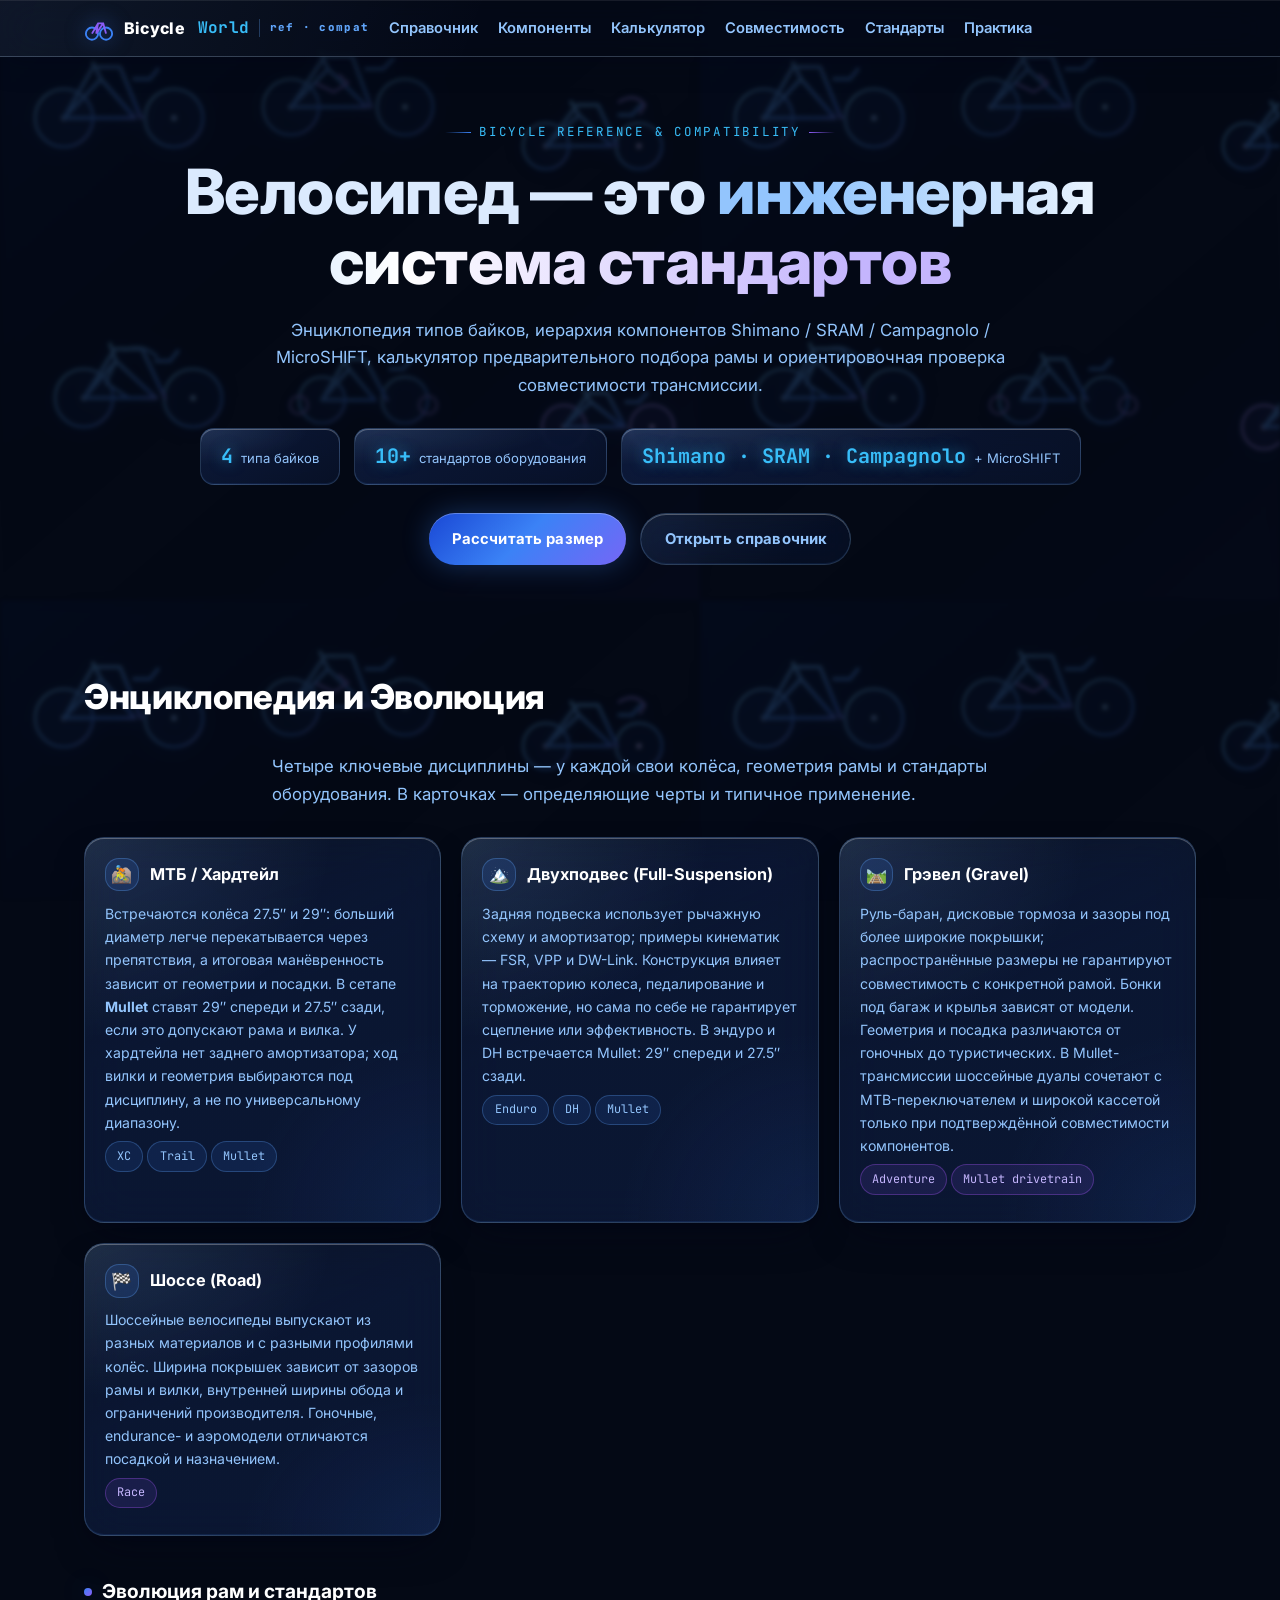
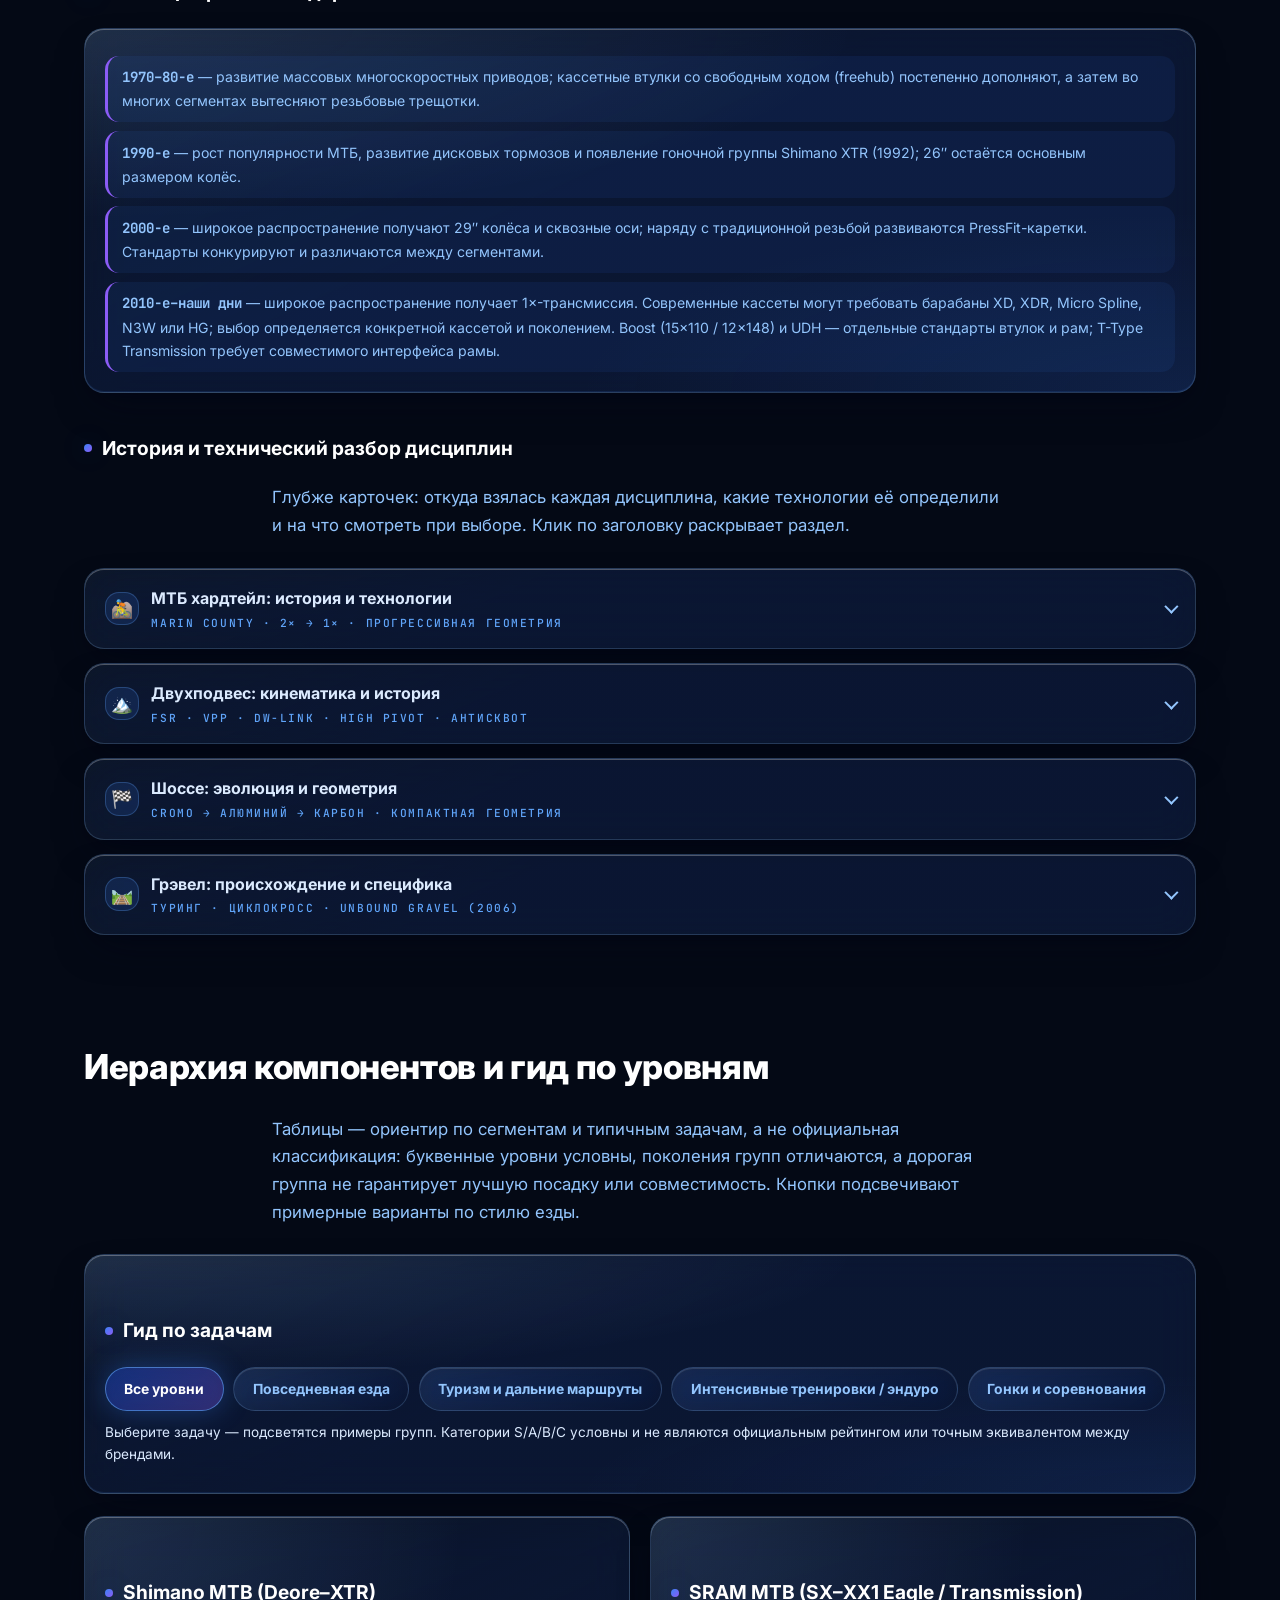
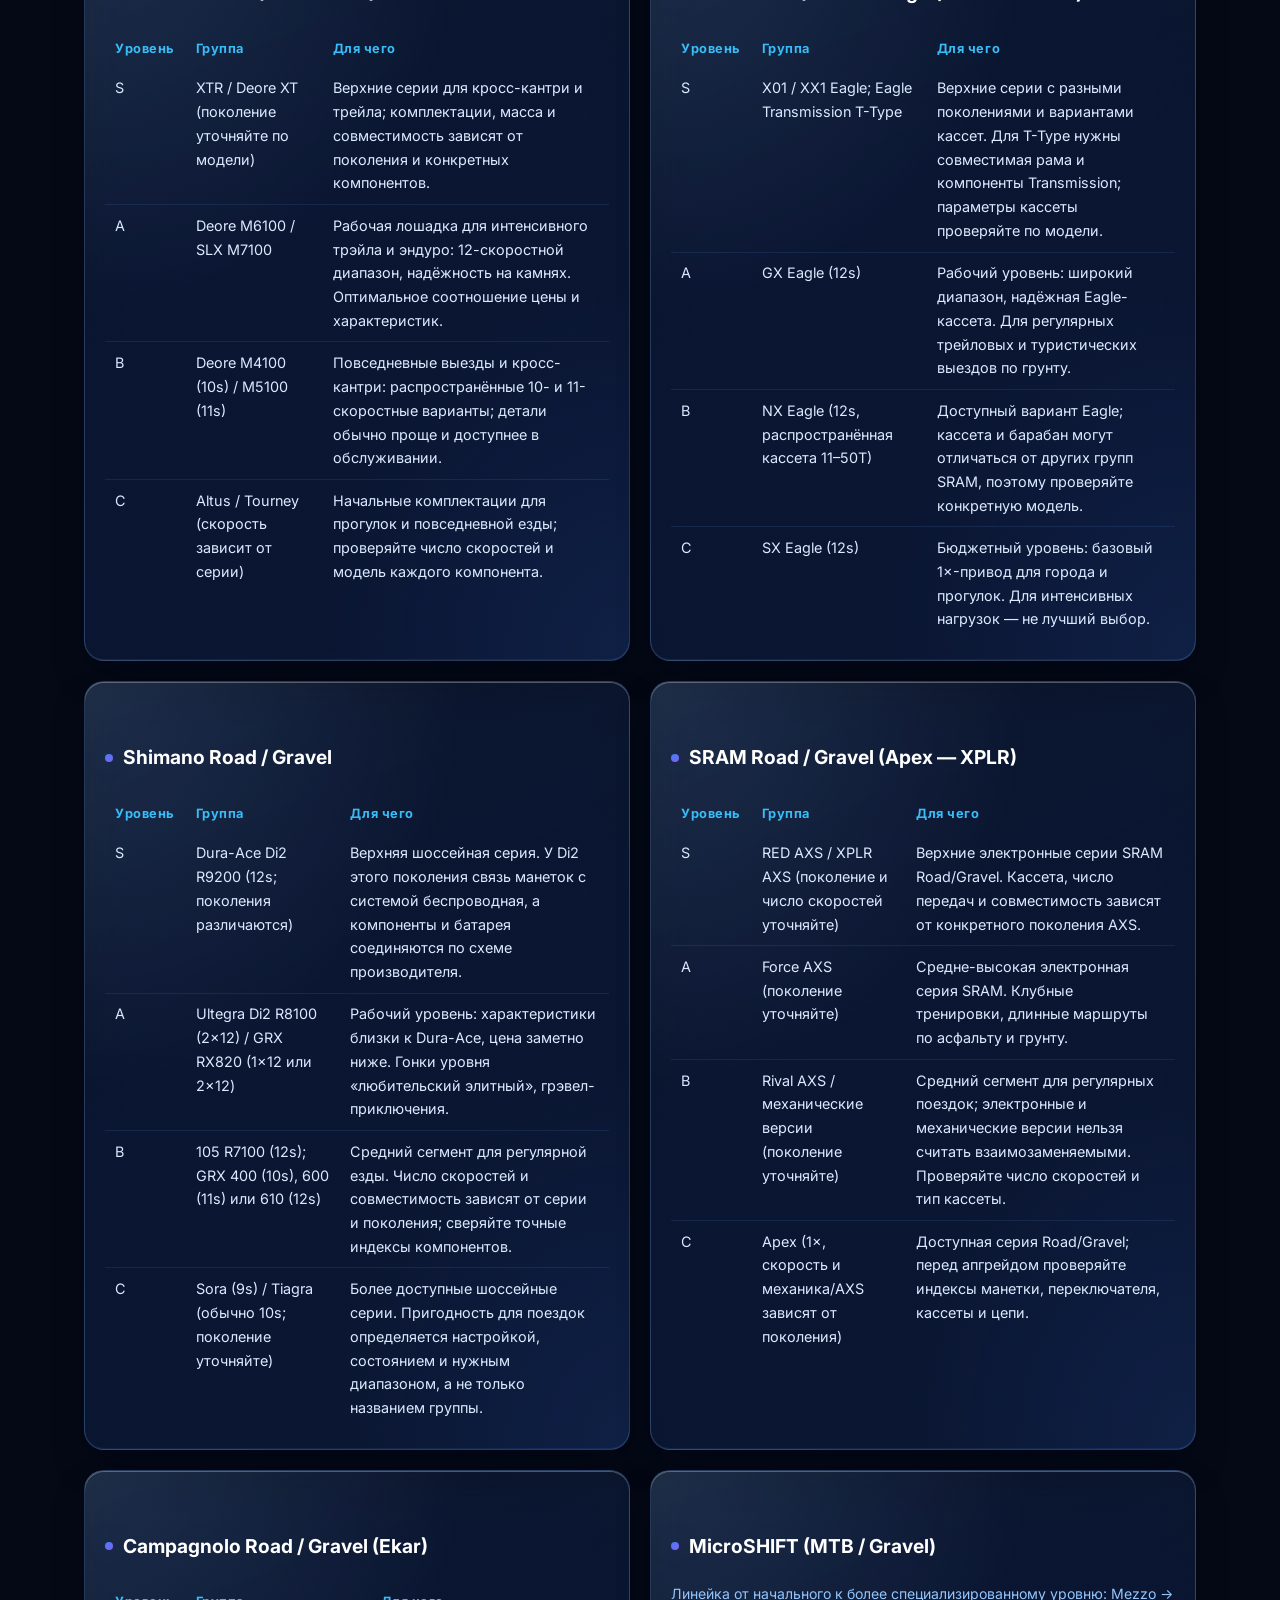
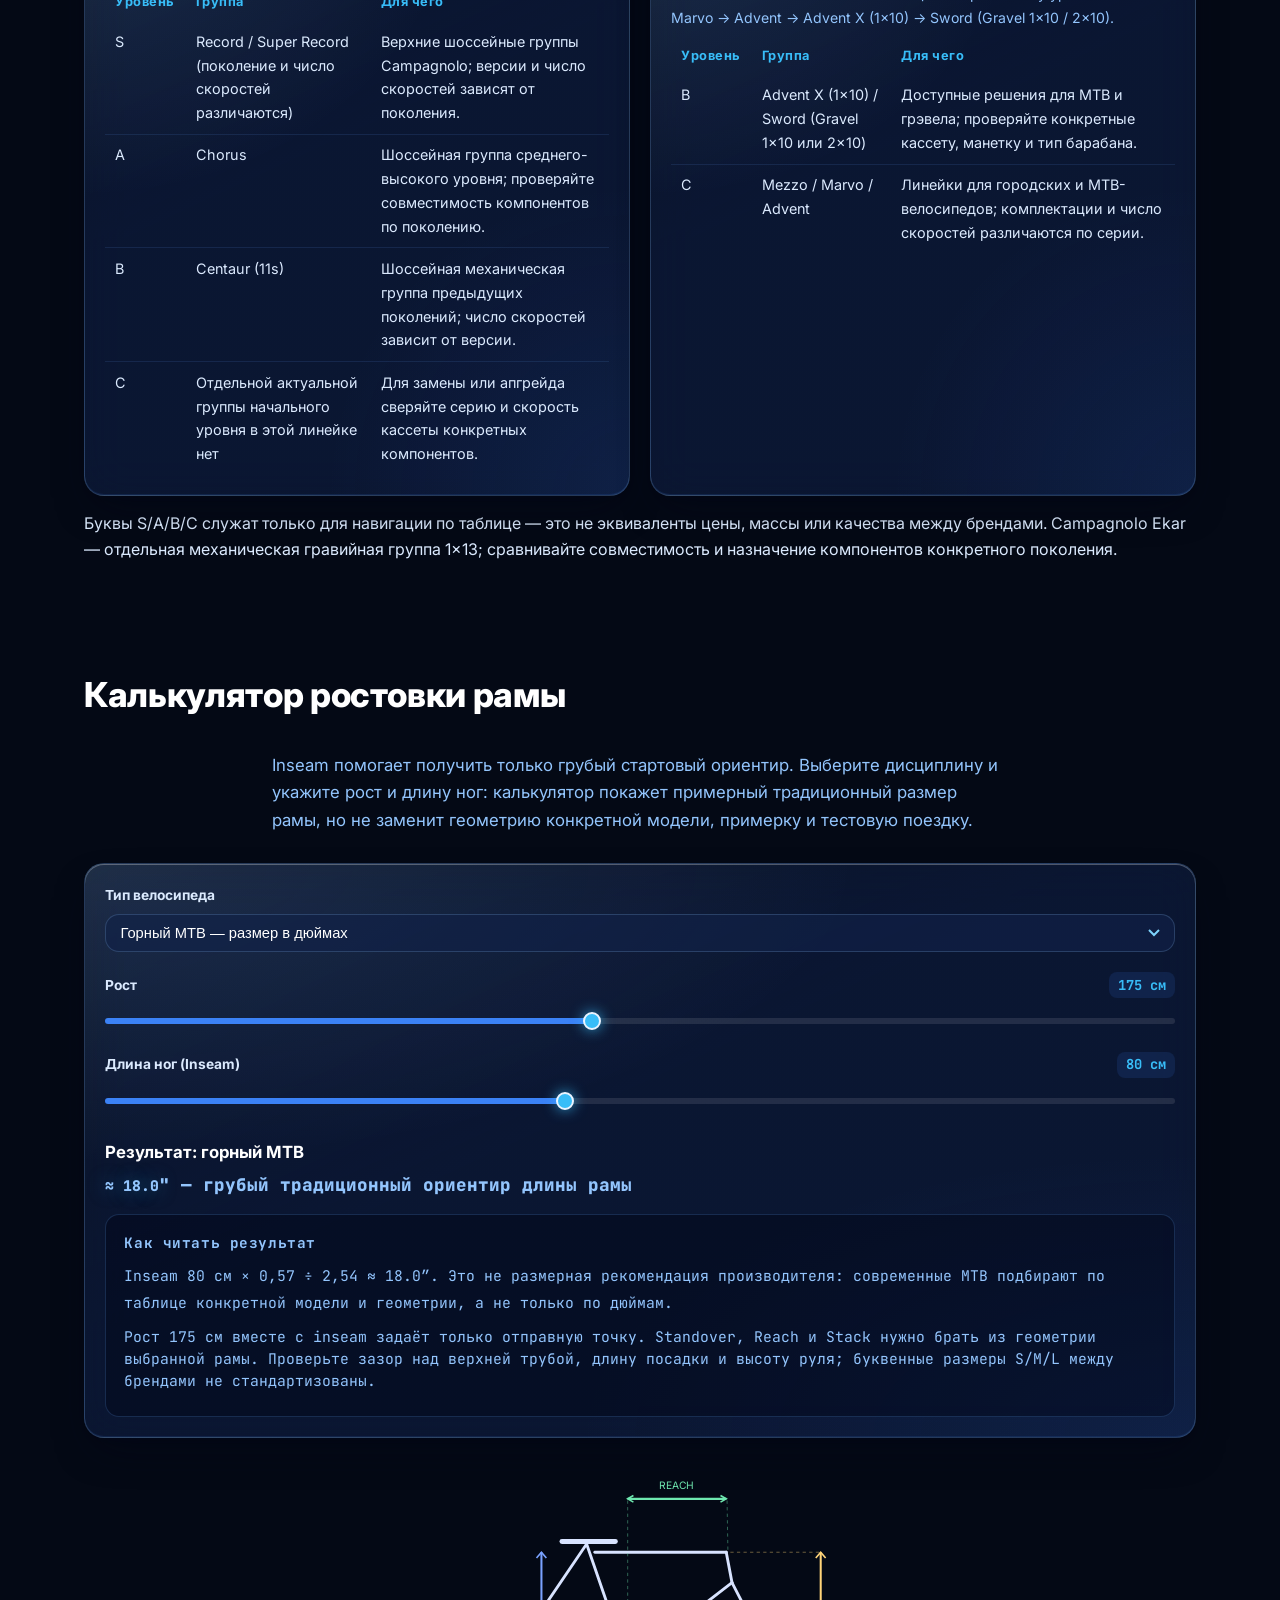
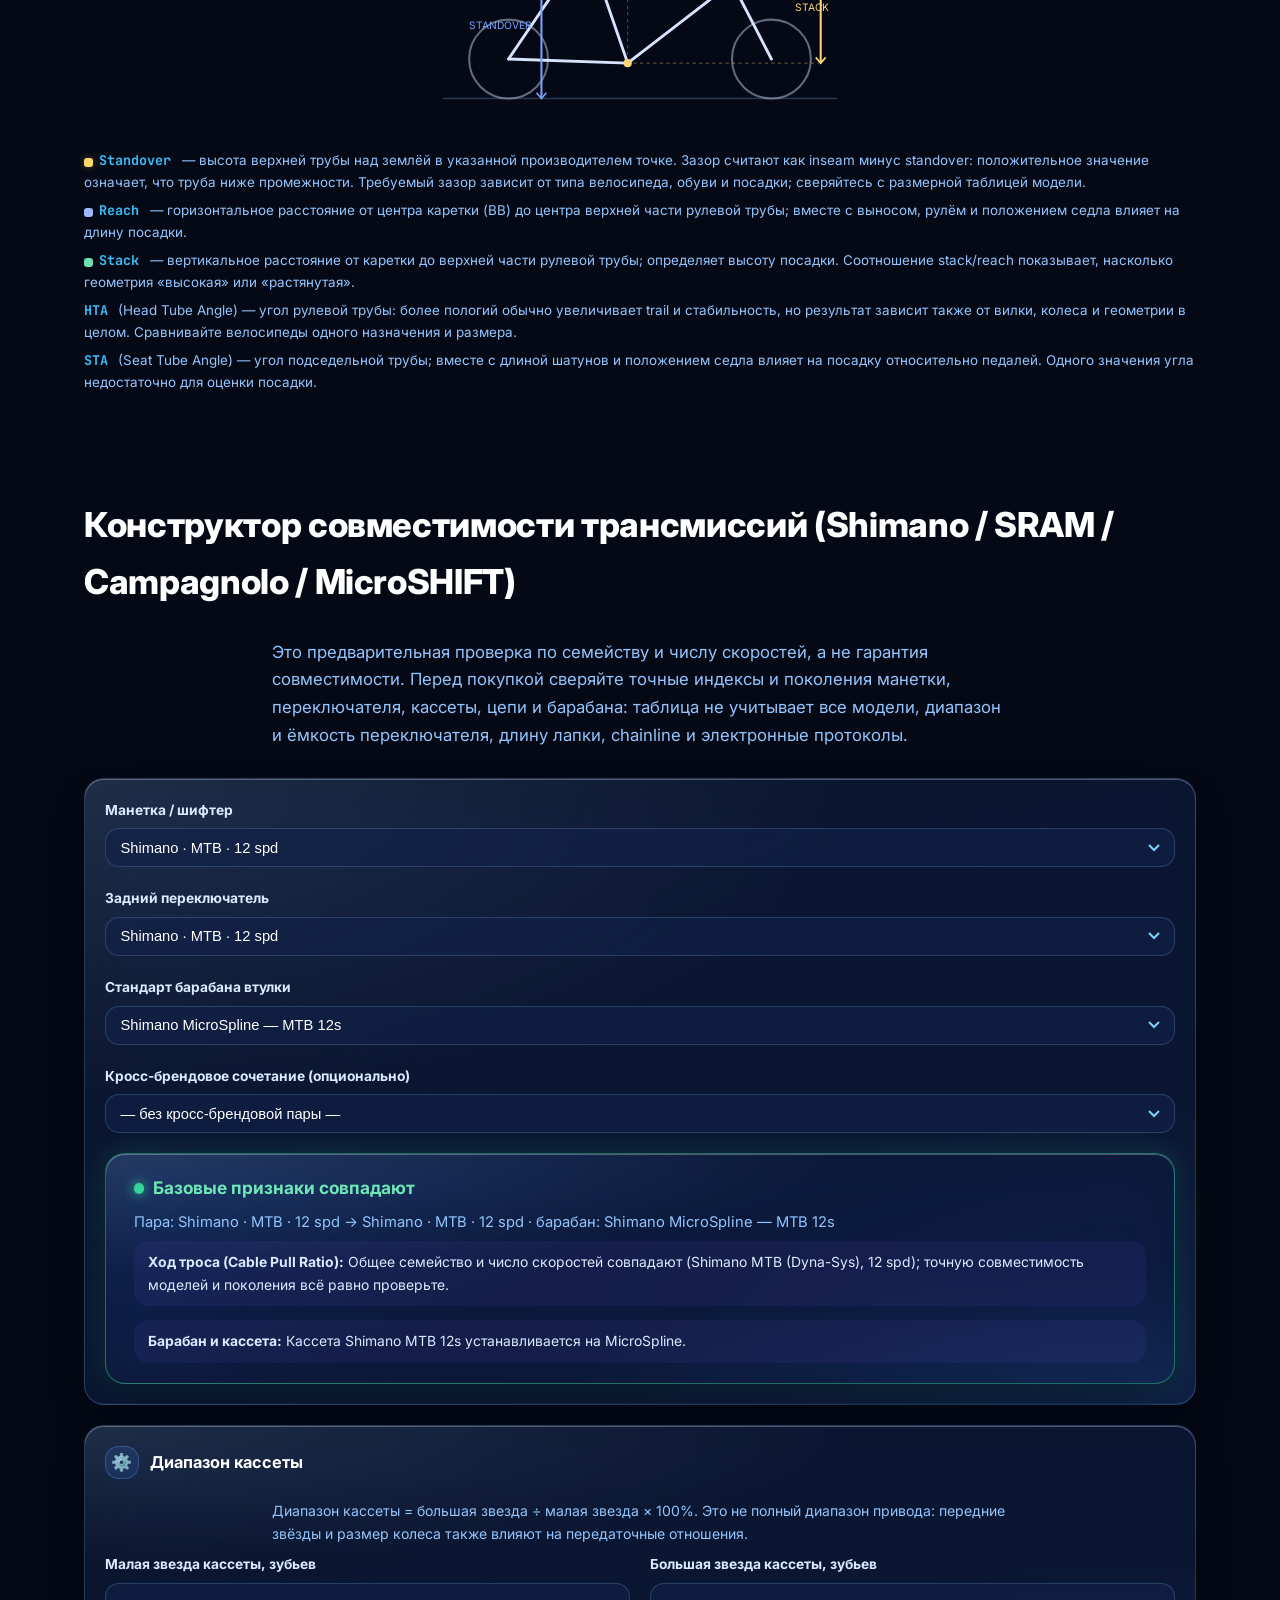
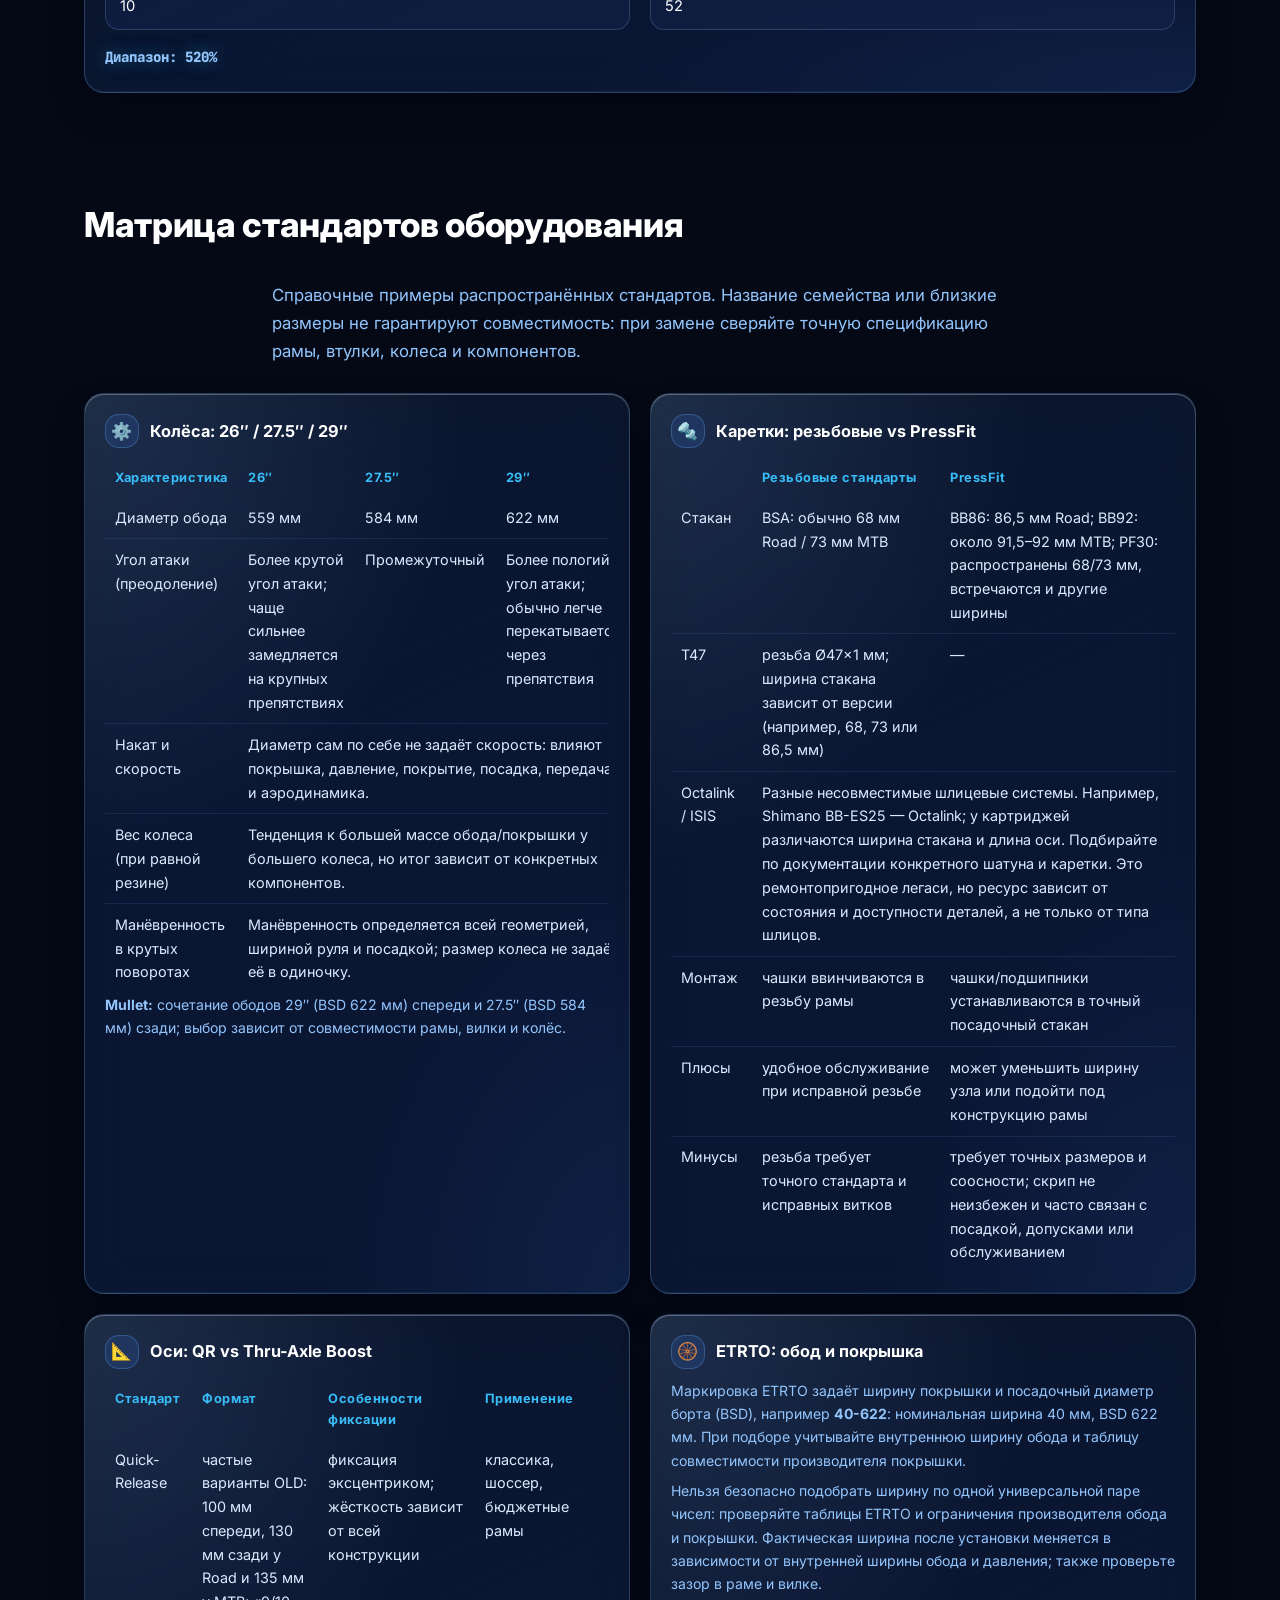
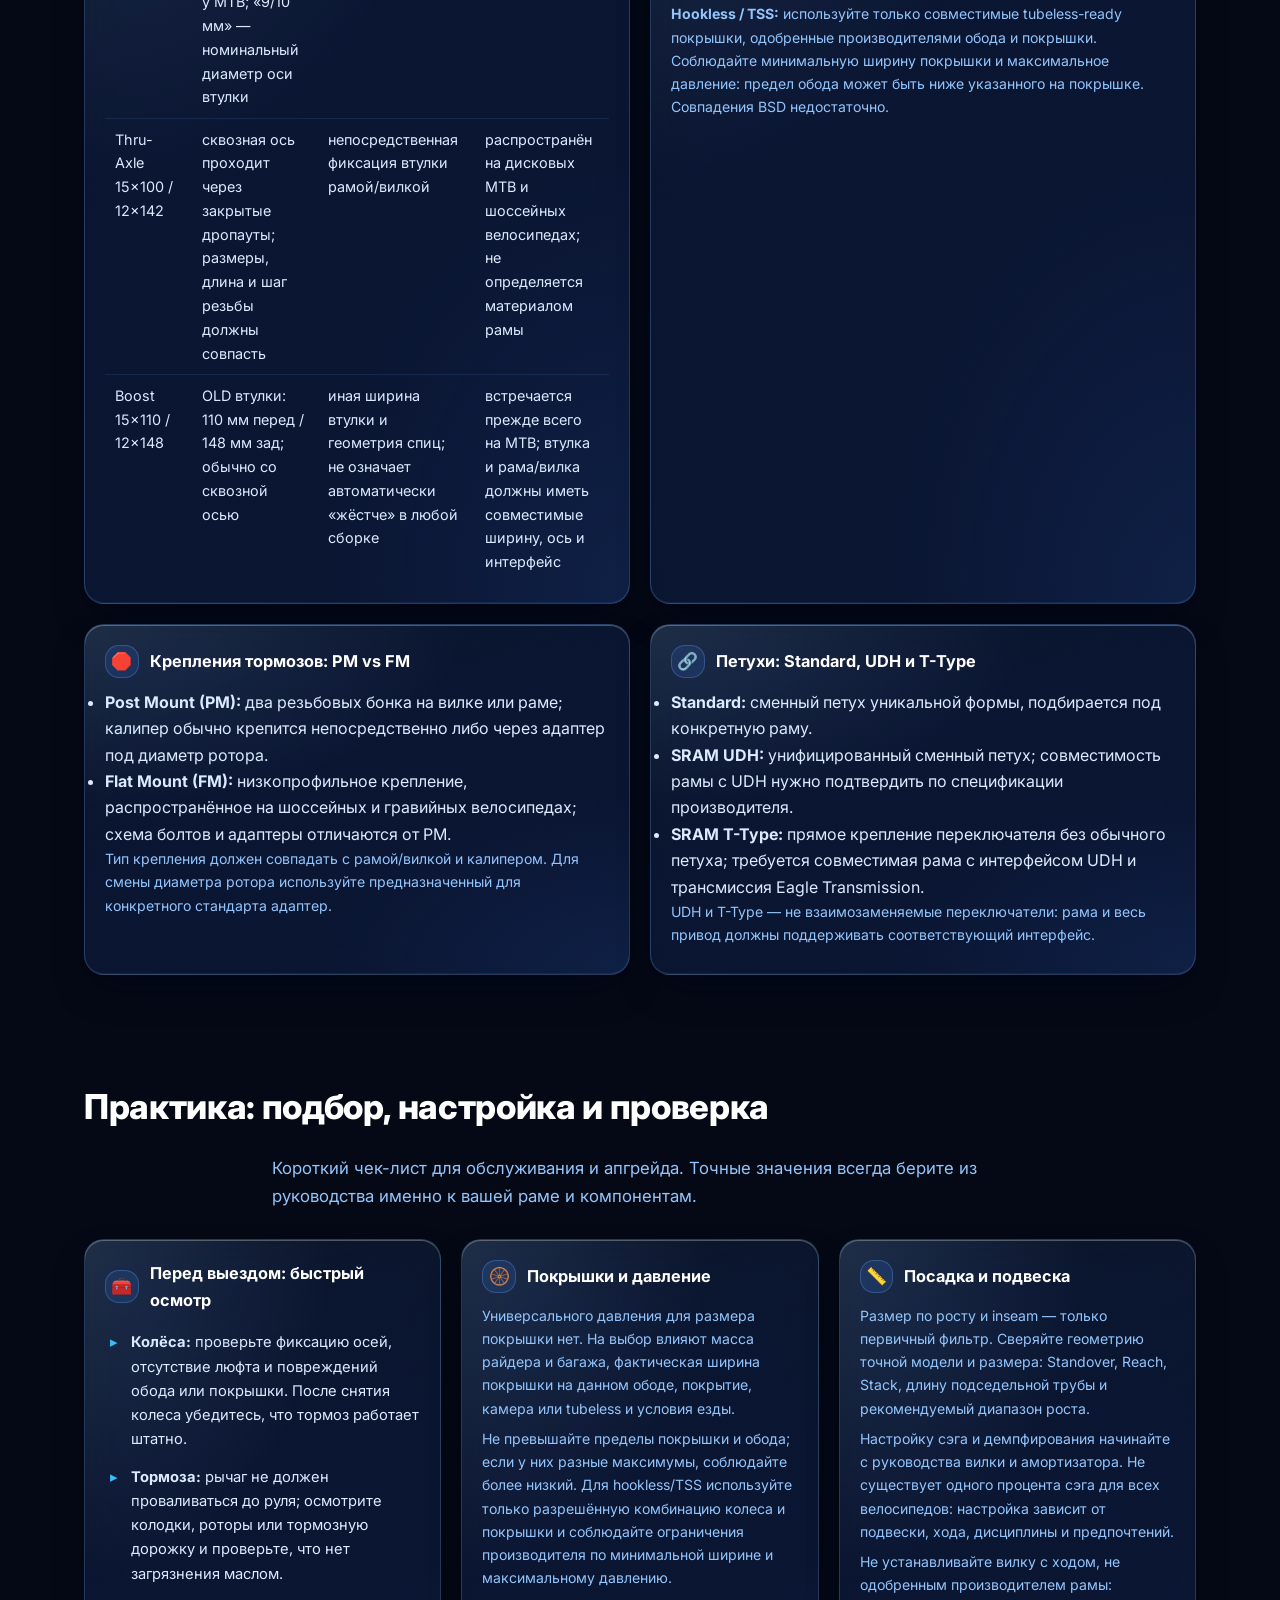
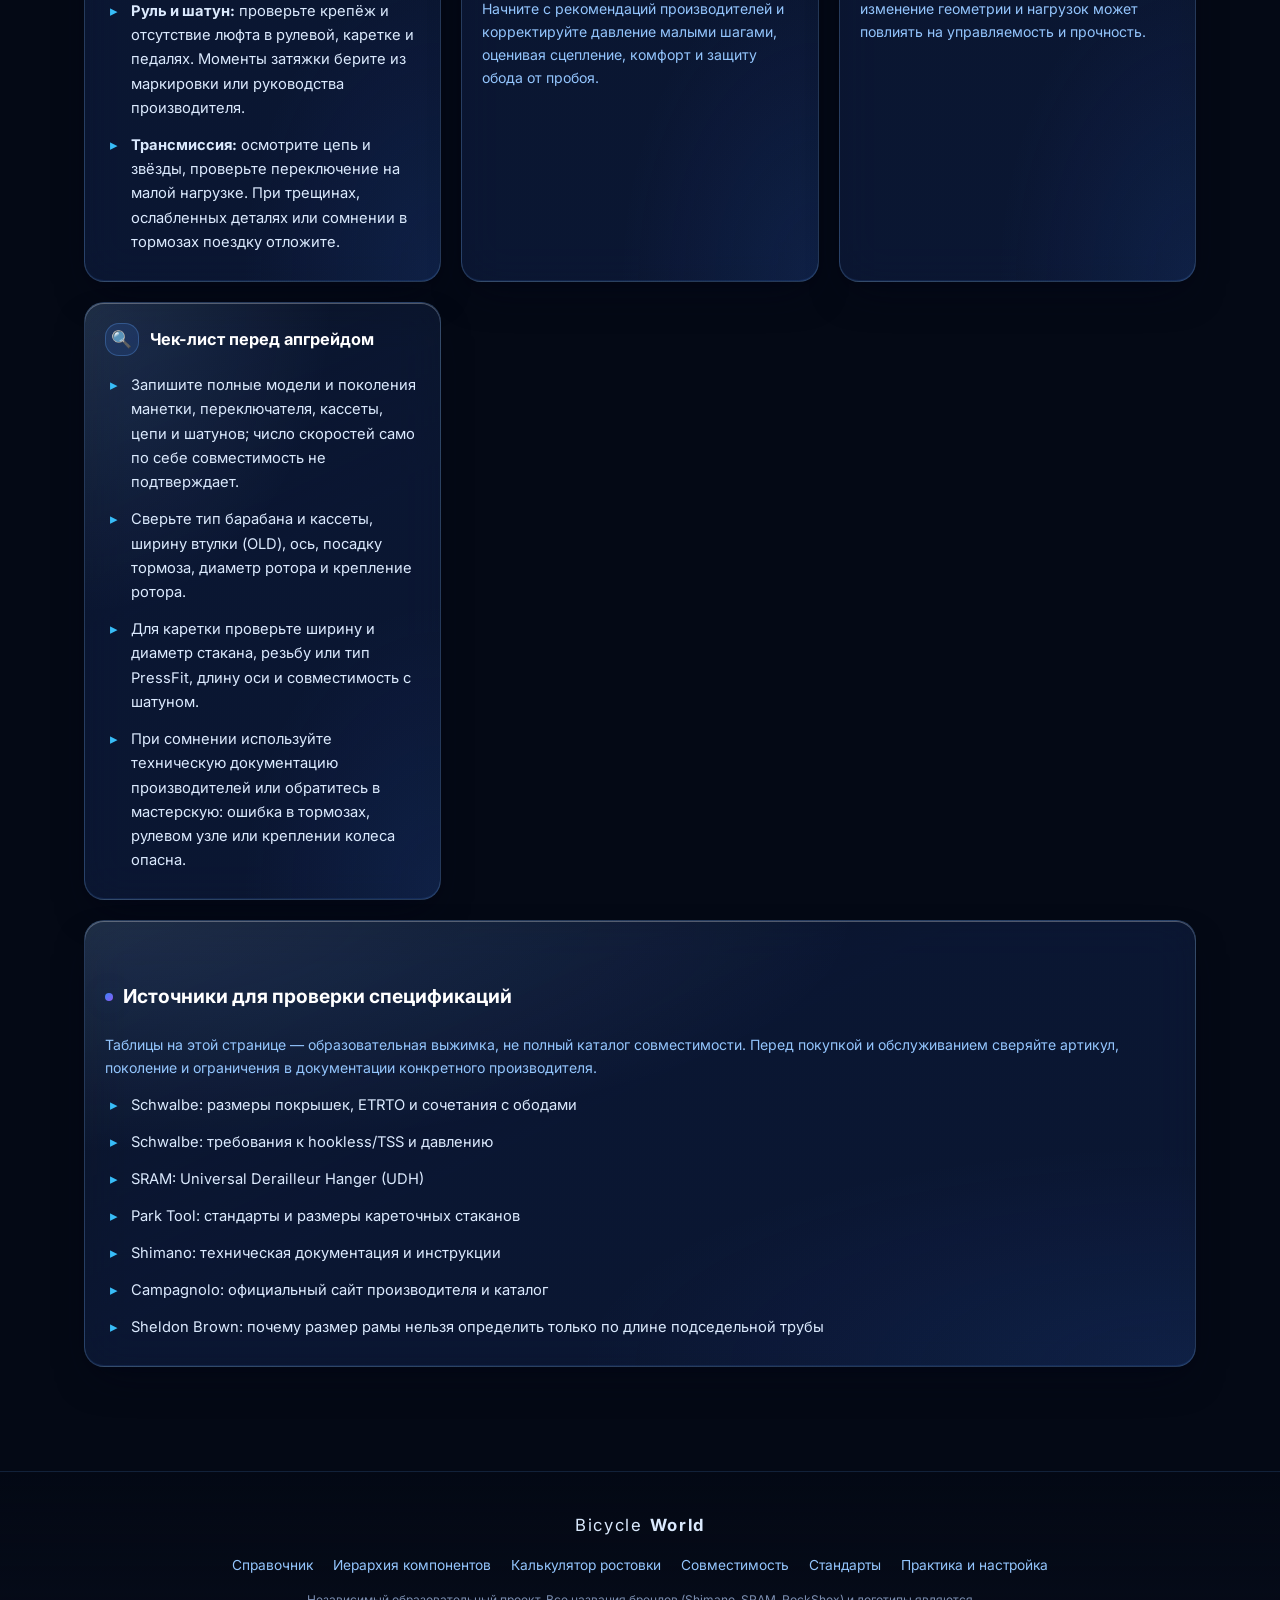
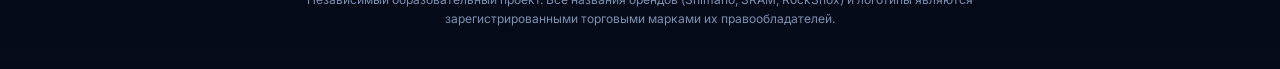
==== commit 5de68a40: "V1" ====
--- a/index.html
+++ b/index.html
@@ -124,8 +124,9 @@
             color: var(--text-main);
             line-height: 1.65;
             min-height: 100vh;
+            isolation: isolate;
             background-color: var(--bg-primary);
-            /* Слои атмосферы: два свечения + чертёжная сетка (инженерная эстетика) */
+            /* Старый фон для быстрого отката:
             background-image:
                 radial-gradient(90rem 60rem at 12% -10%, var(--bg-glow-blue), transparent 60%),
                 radial-gradient(80rem 55rem at 108% 115%, var(--bg-glow-violet), transparent 55%),
@@ -133,6 +134,18 @@
                 linear-gradient(90deg, var(--grid-line) 1px, transparent 1px);
             background-size: auto, auto, 44px 44px, 44px 44px;
             background-attachment: fixed;
+            */
+        }
+
+        .bike-wallpaper {
+            position: fixed;
+            inset: 0;
+            z-index: -1;
+            width: 100%;
+            height: 100%;
+            pointer-events: none;
+            opacity: .24;
+            filter: blur(2px) drop-shadow(0 3px 8px rgba(37, 99, 235, .28));
         }
 
         ::selection {
@@ -499,6 +512,10 @@
             gap: var(--sp-md);
         }
 
+        .ref-grid > * {
+            min-width: 0;
+        }
+
         .ref-grid-2 {
             grid-template-columns: repeat(auto-fit, minmax(300px, 1fr));
         }
@@ -564,7 +581,10 @@
 
         /* Таблицы */
         .tbl-wrap {
+            min-width: 0;
+            max-width: 100%;
             overflow-x: auto;
+            overscroll-behavior-x: contain;
         }
 
         .tbl {
@@ -757,6 +777,10 @@
         /* ============================ Выводы конструктора ============================ */
         .result {
             margin-top: var(--sp-lg);
+        }
+
+        #gearForm {
+            margin-top: var(--sp-md);
         }
 
         .result h3 {
@@ -1558,8 +1582,21 @@
         }
 
         @media (max-width: 680px) {
+            .ref-grid-2,
+            .ref-grid-3 {
+                grid-template-columns: minmax(0, 1fr);
+            }
+
             #standards .ref-grid-3 {
-                grid-template-columns: 1fr;
+                grid-template-columns: minmax(0, 1fr);
+            }
+
+            #tierTables {
+                grid-template-columns: minmax(0, 1fr);
+            }
+
+            #tierTables .tbl {
+                min-width: 34rem;
             }
 
             .acc-head {
@@ -1617,6 +1654,74 @@
 </head>
 
 <body>
+    <svg class="bike-wallpaper" aria-hidden="true" focusable="false">
+        <defs>
+            <linearGradient id="bike-wallpaper-wash" x1="0" y1="0" x2="1" y2="1">
+                <stop offset="0" stop-color="#1d4ed8" stop-opacity=".22" />
+                <stop offset=".52" stop-color="#0b1730" stop-opacity=".02" />
+                <stop offset="1" stop-color="#8b5cf6" stop-opacity=".16" />
+            </linearGradient>
+            <linearGradient id="bike-wallpaper-frame" x1="0" y1="0" x2="1" y2="1">
+                <stop offset="0" stop-color="#7dd3fc" />
+                <stop offset=".78" stop-color="#3b82f6" />
+                <stop offset="1" stop-color="#a78bfa" />
+            </linearGradient>
+            <pattern id="bike-wallpaper-pattern" width="700" height="600" patternUnits="userSpaceOnUse">
+                <g fill="none" stroke="url(#bike-wallpaper-frame)" stroke-width="3.5" stroke-linecap="round"
+                    stroke-linejoin="round">
+                    <g transform="translate(28 36)" opacity=".82">
+                        <circle cx="36" cy="82" r="29" fill="#3b82f6" fill-opacity=".08" stroke-width="2.5" />
+                        <circle cx="146" cy="82" r="29" fill="#3b82f6" fill-opacity=".08" stroke-width="2.5" />
+                        <circle cx="36" cy="82" r="3" fill="#93c5fd" stroke="none" />
+                        <circle cx="146" cy="82" r="3" fill="#93c5fd" stroke="none" />
+                        <path d="M36 82 73 43l34 39H36l29-51h27l21 51M73 43l-8-16m41 16h16l8-10" />
+                    </g>
+                    <g transform="translate(260 24)" opacity=".72">
+                        <circle cx="31" cy="83" r="28" fill="#3b82f6" fill-opacity=".08" stroke-width="2.5" />
+                        <circle cx="145" cy="83" r="28" fill="#3b82f6" fill-opacity=".08" stroke-width="2.5" />
+                        <circle cx="31" cy="83" r="3" fill="#93c5fd" stroke="none" />
+                        <circle cx="145" cy="83" r="3" fill="#93c5fd" stroke="none" />
+                        <path d="M31 83 68 45l39 38H31l34-51h27l19 51M68 45l-8-17m46 17h17l10-10" />
+                        <path d="m57 60 17 8 14-9-9-8" stroke="#a78bfa" stroke-width="2.5" />
+                    </g>
+                    <g transform="translate(520 84)" opacity=".78">
+                        <circle cx="26" cy="62" r="23" fill="#3b82f6" fill-opacity=".08" stroke-width="2.5" />
+                        <circle cx="119" cy="62" r="23" fill="#3b82f6" fill-opacity=".08" stroke-width="2.5" />
+                        <circle cx="26" cy="62" r="3" fill="#c4b5fd" stroke="none" />
+                        <circle cx="119" cy="62" r="3" fill="#c4b5fd" stroke="none" />
+                        <path d="M26 62 59 31l33 31H26l31-41h21l19 41m-38-31-8-13m48 13h13l9-10" />
+                        <path d="M99 18q16-10 26 3l-5 8" stroke="#a78bfa" stroke-width="2.5" />
+                    </g>
+                    <g transform="translate(48 326)" opacity=".78">
+                        <circle cx="36" cy="72" r="29" fill="#3b82f6" fill-opacity=".08" stroke-width="2.5" />
+                        <circle cx="145" cy="72" r="29" fill="#3b82f6" fill-opacity=".08" stroke-width="2.5" />
+                        <circle cx="36" cy="72" r="3" fill="#93c5fd" stroke="none" />
+                        <circle cx="145" cy="72" r="3" fill="#93c5fd" stroke="none" />
+                        <path d="M36 72 68 35l40 37H36l31-49h27l23 49M68 35 62 18m46 17h14l8-10" />
+                        <path d="M68 35 58 57l23 15m-4-48q19-7 32 7" stroke-width="2.7" />
+                    </g>
+                    <g transform="translate(292 330)" opacity=".72">
+                        <circle cx="30" cy="70" r="23" fill="#3b82f6" fill-opacity=".08" stroke-width="2.5" />
+                        <circle cx="113" cy="70" r="23" fill="#3b82f6" fill-opacity=".08" stroke-width="2.5" />
+                        <circle cx="7" cy="75" r="9" stroke="#a78bfa" stroke-width="2" />
+                        <circle cx="136" cy="75" r="9" stroke="#a78bfa" stroke-width="2" />
+                        <path d="M30 70 57 39l26 31H30l24-41h19l22 41m-38-31-7-14m48 14h13l8-9" />
+                    </g>
+                    <g transform="translate(540 376)" opacity=".8">
+                        <circle cx="24" cy="51" r="22" fill="#8b5cf6" fill-opacity=".1" stroke="#a78bfa"
+                            stroke-width="2.5" />
+                        <circle cx="112" cy="51" r="22" fill="#8b5cf6" fill-opacity=".1" stroke="#a78bfa"
+                            stroke-width="2.5" />
+                        <circle cx="24" cy="51" r="3" fill="#c4b5fd" stroke="none" />
+                        <circle cx="112" cy="51" r="3" fill="#c4b5fd" stroke="none" />
+                        <path d="M24 51 51 26l32 25H24l25-34h18l18 34m-34-25-7-11m42 11h13l8-9" />
+                    </g>
+                </g>
+                <rect width="700" height="600" fill="url(#bike-wallpaper-wash)" opacity=".5" />
+            </pattern>
+        </defs>
+        <rect width="100%" height="100%" fill="url(#bike-wallpaper-pattern)" />
+    </svg>
     <header class="site-header">
         <div class="header-inner">
             <a class="logo" href="#top">
@@ -1635,6 +1740,7 @@
                     <li><a class="nav-link" href="#sizing">Калькулятор</a></li>
                     <li><a class="nav-link" href="#compat">Совместимость</a></li>
                     <li><a class="nav-link" href="#standards">Стандарты</a></li>
+                    <li><a class="nav-link" href="#workshop">Практика</a></li>
                 </ul>
             </nav>
             <button class="burger" id="burgerBtn" type="button" aria-label="Открыть меню"
@@ -1646,8 +1752,7 @@
         <p class="kicker">Bicycle Reference &amp; Compatibility</p>
         <h1>Велосипед — это <span class="grad">инженерная система стандартов</span></h1>
         <p class="lede">Энциклопедия типов байков, иерархия компонентов Shimano / SRAM / Campagnolo / MicroSHIFT,
-            калькулятор ростовки рамы по inseam и конструктор совместимости трансмиссий: рычажность троса, шаг кассеты и
-            посадка на барабан — в одном интерфейсе.</p>
+            калькулятор предварительного подбора рамы и ориентировочная проверка совместимости трансмиссии.</p>
         <div class="hero-stats">
             <span class="stat"><b>4</b><span>типа байков</span></span>
             <span class="stat"><b>10+</b><span>стандартов оборудования</span></span>
@@ -1672,9 +1777,10 @@
                 <div class="card-head"><span class="card-icon" aria-hidden="true">🚵</span>
                     <h3>МТБ / Хардтейл</h3>
                 </div>
-                <p>Колёса 29″ (накат, сцепление) и 27.5″ (манёвренность). В сетапе <b>Mullet</b> ставят 29″ спереди
-                    и 27.5″ сзади. Прогрессивная геометрия: низкий BB, короткий задний треугольник. Вилка с ходом
-                    100–140&nbsp;мм, жёсткая рама.</p>
+                <p>Встречаются колёса 27.5″ и 29″: больший диаметр легче перекатывается через препятствия, а итоговая
+                    манёвренность зависит от геометрии и посадки. В сетапе <b>Mullet</b> ставят 29″ спереди и 27.5″
+                    сзади, если это допускают рама и вилка. У хардтейла нет заднего амортизатора; ход вилки и геометрия
+                    выбираются под дисциплину, а не по универсальному диапазону.</p>
                 <p><span class="chip">XC</span> <span class="chip">Trail</span> <span class="chip">Mullet</span></p>
             </article>
 
@@ -1682,9 +1788,9 @@
                 <div class="card-head"><span class="card-icon" aria-hidden="true">🏔️</span>
                     <h3>Двухподвес (Full-Suspension)</h3>
                 </div>
-                <p>Задняя подвеска с кинематикой — FSR, VPP или DW-Link: держит контакт колеса и эффективность педалирования.
-                    Линки задают траекторию перемещения заднего колеса. В эндуро и DH часто выбирают Mullet: 29″
-                    спереди и 27.5″ сзади.</p>
+                <p>Задняя подвеска использует рычажную схему и амортизатор; примеры кинематик — FSR, VPP и DW-Link.
+                    Конструкция влияет на траекторию колеса, педалирование и торможение, но сама по себе не гарантирует
+                    сцепление или эффективность. В эндуро и DH встречается Mullet: 29″ спереди и 27.5″ сзади.</p>
                 <p><span class="chip">Enduro</span> <span class="chip">DH</span> <span class="chip">Mullet</span></p>
             </article>
 
@@ -1692,8 +1798,9 @@
                 <div class="card-head"><span class="card-icon" aria-hidden="true">🛤️</span>
                     <h3>Грэвел (Gravel)</h3>
                 </div>
-                <p>Drops, зазоры под широкую резину 35–47&nbsp;мм, бонки под байкпакинг и багажник. Рамная геометрия —
-                    компромисс между жёсткостью МТБ и посадкой шоссе. В Mullet-трансмиссии шоссейные дуалы сочетают
+                <p>Руль-баран, дисковые тормоза и зазоры под более широкие покрышки; распространённые размеры не
+                    гарантируют совместимость с конкретной рамой. Бонки под багаж и крылья зависят от модели. Геометрия
+                    и посадка различаются от гоночных до туристических. В Mullet-трансмиссии шоссейные дуалы сочетают
                     с MTB-переключателем и широкой кассетой только при подтверждённой совместимости компонентов.</p>
                 <p><span class="chip chip-violet">Adventure</span> <span class="chip chip-violet">Mullet drivetrain</span></p>
             </article>
@@ -1702,9 +1809,9 @@
                 <div class="card-head"><span class="card-icon" aria-hidden="true">🏁</span>
                     <h3>Шоссе (Road)</h3>
                 </div>
-                <p>Аэродинамика: карбон/сталь, глубокие обода и дорожные покрышки примерно 28–32&nbsp;мм
-                    (фактический диапазон зависит от рамы и ободов). Приоритет — эффективность педалирования и точность
-                    руления на скорости.</p>
+                <p>Шоссейные велосипеды выпускают из разных материалов и с разными профилями колёс. Ширина покрышек
+                    зависит от зазоров рамы и вилки, внутренней ширины обода и ограничений производителя. Гоночные,
+                    endurance- и аэромодели отличаются посадкой и назначением.</p>
                 <p><span class="chip chip-violet">Race</span></p>
             </article>
         </div>
@@ -1712,15 +1819,18 @@
         <h3 class="subhead">Эволюция рам и стандартов</h3>
         <div class="card glass">
             <ul class="evo-list">
-                <li class="evo-item"><b>1970–80-е</b> — распространение стальных рам и кассетных втулок со свободным
-                    ходом (freehub), постепенно вытесняющих резьбовые трещотки.</li>
+                <li class="evo-item"><b>1970–80-е</b> — развитие массовых многоскоростных приводов; кассетные втулки
+                    со свободным ходом (freehub) постепенно дополняют, а затем во многих сегментах вытесняют резьбовые
+                    трещотки.</li>
                 <li class="evo-item"><b>1990-е</b> — рост популярности МТБ, развитие дисковых тормозов и появление
                     гоночной группы Shimano XTR (1992); 26″ остаётся основным размером колёс.</li>
-                <li class="evo-item"><b>2000-е</b> — получают распространение каретки PressFit (BB86/PF30), оси
-                    Thru-Axle и 29″ колёса; резьбовая BSA при этом не исчезает.</li>
-                <li class="evo-item"><b>2015–наши дни</b> — эпоха 1×: SRAM XX1 → Eagle (12 скоростей, XD для кассет 10–52T);
-                    Shimano MTB 12s использует MicroSpline, SRAM AXS Road/Gravel — XDR; Boost-расстояния — 15×110 / 12×148.
-                    Появились UDH-совместимые рамы для прямого крепления SRAM T-Type и резьбовые каретки T47.</li>
+                <li class="evo-item"><b>2000-е</b> — широкое распространение получают 29″ колёса и сквозные оси;
+                    наряду с традиционной резьбой развиваются PressFit-каретки. Стандарты конкурируют и различаются
+                    между сегментами.</li>
+                <li class="evo-item"><b>2010-е–наши дни</b> — широкое распространение получает 1×-трансмиссия.
+                    Современные кассеты могут требовать барабаны XD, XDR, Micro Spline, N3W или HG; выбор определяется
+                    конкретной кассетой и поколением. Boost (15×110 / 12×148) и UDH — отдельные стандарты втулок и рам;
+                    T-Type Transmission требует совместимого интерфейса рамы.</li>
             </ul>
         </div>
 
@@ -1741,26 +1851,27 @@
                 <div class="acc-panel" id="panel-mtb" role="region" aria-labelledby="head-mtb" aria-hidden="true">
                     <div class="acc-body">
                         <div class="acc-inner">
-                            <p>Велосипед для гор родился в конце 1970-х на севере Калифорнии: райдеры брали старые
-                                шоссерные и мотостильные рамы, ставили зубастые покрышки и ехали по трейлам округа
-                                Марин. Первые «настоящие» МТБ — стальные рамы с жёсткой вилкой или простой пружинной;
-                                клуб Mountain Bike Club of NorCal стал своего рода колыбелью дисциплины.</p>
+                            <p>Современный горный велосипед как отдельная дисциплина оформлялся в 1970-х в разных
+                                местах, включая округ Марин в Калифорнии: райдеры приспосабливали прочные велосипеды
+                                для езды по грунту. Ранние серийные модели обычно имели стальные рамы, широкие шины и
+                                жёсткие вилки; у истории MTB нет единственной точки происхождения.</p>
                             <p>Эволюция хардтейлов идёт по трём линиям — <b>подвеска</b>, <b>привод</b> и
                                 <b>колёса/покрышки</b>:</p>
                             <ul>
-                                <li><b>Вилки:</b> от жёстких (80-е) к пружинным, затем — воздушные: RockShox
-                                    Judy/BoXXer, Fox 32/34. Современные XC — ход 100–120 мм с демпфером
-                                    компрессии/отскока; трэйл — до 140 мм.</li>
+                                <li><b>Вилки:</b> от жёстких к амортизационным с пружинными или воздушными
+                                    пружинами и демпферами. Ходы различаются по дисциплине и конкретной раме; вилку
+                                    нельзя выбирать только по категории XC/Trail или числу миллиметров.</li>
                                 <li><b>Привод:</b> эпоха 2×9 и 2×10 уступила место 1× (SRAM XX1, 2012; Shimano Deore XT
                                     M8000, 2015). Одна передняя звезда и широкий диапазон кассеты (10–46 / 11–51 T) — меньше
                                     деталей, ниже вес, проще обслуживание.</li>
-                                <li><b>Колёса:</b> от доминировавших 26″ к распространённым 27.5″ и 29″; tubeless-покрышки 2.3–2.6″ с высоким
-                                    сцеплением; Boost-расстояния (15×110 мм) для жёсткости обода.</li>
+                                <li><b>Колёса:</b> от доминировавших 26″ к широко используемым 27.5″ и 29″.
+                                    Бескамерная система, ширина покрышки и Boost-втулка выбираются по совместимости
+                                    компонентов и назначению велосипеда.</li>
                             </ul>
-                            <p><b>Прогрессивная геометрия</b> — визитная карточка современных хардтейлов: угол рулевой
-                                64–66°, BB-drop 9–15 мм, короткий задний треугольник. Стабильность на спусках и живость
-                                в поворотах достигаются одновременно. Главный критерий выбора — соответствие хода вилки
-                                (100/120/140 мм) уровню райдера и характеру трасс.</p>
+                            <p><b>Геометрия</b> включает угол рулевой, reach, stack, длину заднего центра и положение
+                                каретки; значения и их баланс различаются по модели и размеру рамы. Более пологий
+                                рулевой угол часто увеличивает стабильность на спуске, но влияет на управление только
+                                вместе с остальной геометрией. Соблюдайте допустимый для рамы ход вилки.</p>
                         </div>
                     </div>
                 </div>
@@ -1782,8 +1893,9 @@
                                 включая Rocky Mountain Pipeline и модели Klein, были тяжелее и проще современных.
                                 Позже развитие многорычажных схем позволило точнее управлять траекторией колеса,
                                 педалированием и реакцией на торможение. Specialized запатентовал систему
-                                FSR (Horst Link); VPP — отдельная схема с виртуальной точкой вращения, патент на
-                                которую относится к Santa Cruz / Intense, а не к Specialized.</p>
+                                FSR — фирменное название Specialized для варианта четырёхрычажной схемы Horst Link;
+                                VPP и DW-Link — другие конструкции с несколькими линками. История патентов и лицензий
+                                этих схем сложнее, чем привязка каждой кинематики к одному бренду.</p>
                             <ul>
                                 <li><b>Разные схемы:</b> FSR (Horst Link) — четырёхрычажная подвеска с шарниром на
                                     нижнем пере; VPP и DW-Link используют пары коротких линков; High Pivot поднимает
@@ -1793,8 +1905,9 @@
                                 <li><b>Ход:</b> XC обычно 100–120 мм, трейл 120–150 мм, эндуро 150–180 мм, даунхилл
                                     около 180–200 мм и более. Значения зависят от модели и назначения; амортизатор и
                                     кинематика должны соответствовать ходу подвески.</li>
-                                <li><b>Тренды:</b> карбоновый задний треугольник (−~25% массы), 1×-привод, Boost-втулки,
-                                    широкие покрышки 2.4–2.6″ как стандарт.</li>
+                                <li><b>Конструкции:</b> карбоновые и алюминиевые рамы, 1×-приводы, Boost-втулки и
+                                    широкие покрышки применяются в разных сочетаниях; ни один материал или размер не
+                                    является универсальным стандартом.</li>
                             </ul>
                             <p>Ключевые параметры кинематики — <b>антисквот</b>, описывающий влияние педалирования на
                                 сжатие подвески, и <b>тормозной эффект</b> (brake squat/jack), описывающий её реакцию
@@ -1821,19 +1934,22 @@
                                 1980-х, Reynolds/True Temper) → карбон (доминирует с 2000-х), позволивший профилировать
                                 трубы под аэродинамику.</p>
                             <ul>
-                                <li><b>Компактная геометрия</b> (с 2004–2006): короче шток руля, ниже stack — рамы стали
-                                    «меньше» и проще в подборе. Современная гоночная: угол рулевой ~73°, угол ситовой
-                                    73–74°, BB-drop ~70 мм.</li>
-                                <li><b>Аэродинамика:</b> трубы Kammtail/капля, глубокие обода (50–80 мм) — на скоростях
-                                    выше 40 км/ч дают больше выигрыша, чем экономия массы.</li>
-                                <li><b>Покрышки:</b> от 23 мм к 28–32 мм tubeless — ниже сопротивление качению и выше
-                                    комфорт; глубина обода перестала быть единственным критерием.</li>
-                                <li><b>Приводы:</b> электронные переключатели Di2 / AXS / Ekar (беспроводные),
-                                    105→Dura-Ace 2×12; в эндуранс — 1× или компактная звезда 46/33 T.</li>
+                                <li><b>Геометрия:</b> компактные рамы изменили традиционную трактовку размера по
+                                    длине подседельной трубы. Углы, BB-drop и stack/reach зависят от размера, модели и
+                                    назначения; сравнивайте таблицы геометрии, а не одно усреднённое число.</li>
+                                <li><b>Аэродинамика:</b> профили труб и ободов могут уменьшать сопротивление, но эффект
+                                    зависит от скорости, ветра, положения райдера и всей системы. Высокие обода также
+                                    влияют на массу и управляемость при боковом ветре.</li>
+                                <li><b>Покрышки:</b> ширина и давление подбираются с учётом покрытия, нагрузки,
+                                    обода и зазоров рамы. Более широкая покрышка может повысить комфорт, но не
+                                    гарантирует меньшего сопротивления качению во всех условиях.</li>
+                                <li><b>Приводы:</b> электронные Shimano Di2 и SRAM AXS существуют в разных поколениях
+                                    и конфигурациях; Campagnolo Ekar — механическая 13-скоростная группа. Перед
+                                    установкой сверяйте совместимость компонентов по серии.</li>
                             </ul>
-                            <p><b>Race vs Endurance:</b> гоночные рамы — длиннее reach, круче ситовая труба и ниже stack
-                                (агрессивная посадка); эндуранс-модели жертвуют частью аэродинамики ради комфорта: выше
-                                stack, меньше fork offset, зазор под более широкую резину.</p>
+                            <p><b>Race vs Endurance:</b> endurance-модели часто имеют более высокий stack, более
+                                спокойную посадку и больший зазор под покрышки, но универсального набора параметров нет.
+                                Сравнивайте геометрию в одинаковом размере и реальные ограничения производителя.</p>
                         </div>
                     </div>
                 </div>
@@ -1851,10 +1967,10 @@
                 <div class="acc-panel" id="panel-gravel" role="region" aria-labelledby="head-gravel" aria-hidden="true">
                     <div class="acc-body">
                         <div class="acc-inner">
-                            <p>Грэвел — дисциплина, оформившаяся в 2000-х и 2010-х на стыке туринга, циклокросса и
-                                шоссейных гонок по грунту. Современные гравийные велосипеды сочетают руль-баран,
-                                дисковые тормоза и увеличенный зазор под покрышки; Unbound Gravel проводится с 2006 года
-                                под названием Dirty Kanza.</p>
+                            <p>Грэвел оформился как отдельный сегмент в 2000-х и 2010-х на стыке туринга,
+                                циклокросса и шоссейной езды по грунту. Типичная современная конфигурация включает
+                                руль-баран, дисковые тормоза и увеличенный зазор под покрышки. Гонка Unbound Gravel
+                                проводится с 2006 года и ранее называлась Dirty Kanza.</p>
                             <ul>
                                 <li><b>Зазоры под резину:</b> часто 35–50 мм, но допустимая ширина зависит от рамы,
                                     обода и зазора с учётом грязи.</li>
@@ -1879,9 +1995,9 @@
     <section class="section" id="hierarchy">
         <div class="section-head">
             <h2>Иерархия компонентов и гид по уровням</h2>
-            <p class="lede">Каждый производитель выстраивает линейку «от верхушки к бюджетной»: чем выше уровень — тем
-                легче, жёстче и точнее группа. Таблицы ниже показывают, для какого стиля езды какой уровень оптимален;
-                кнопки гида подсвечивают подходящие строки во всех таблицах.</p>
+            <p class="lede">Таблицы — ориентир по сегментам и типичным задачам, а не официальная классификация:
+                буквенные уровни условны, поколения групп отличаются, а дорогая группа не гарантирует лучшую посадку
+                или совместимость. Кнопки подсвечивают примерные варианты по стилю езды.</p>
         </div>
             <div class="card glass" style="margin:0 0 1.4rem">
                 <h3 class="subhead">Гид по задачам</h3>
@@ -1898,13 +2014,14 @@
                         соревнования</button>
                 </div>
                 <p id="tierHint" class="hint-text" style="margin-top:.6rem; font-size:.85rem; color:var(--muted)">
-                    Выберите задачу — подходящие строки таблиц подсветятся. Уровни S/A/B/C сопоставимы между брендами по
-                    цене и назначению, но внутри бренда разница в весе и точности переключения заметнее.</p>
+                    Выберите задачу — подсветятся примеры групп. Категории S/A/B/C условны и не являются официальным
+                    рейтингом или точным эквивалентом между брендами.</p>
             </div>
             <div class="ref-grid tiers-grid ref-grid-2" id="tierTables">
                 <div class="card glass" id="tier-shi-mtb">
                     <h3 class="subhead">Shimano MTB (Deore–XTR)</h3>
-                    <table class="tbl">
+                    <div class="tbl-wrap">
+                        <table class="tbl">
                         <thead>
                             <tr>
                                 <th>Уровень</th>
@@ -1915,9 +2032,9 @@
                         <tbody>
                             <tr data-cat="racing intense">
                                 <td class="tier tier-s">S</td>
-                                <td>XTR M9100 / Deore XT M8100</td>
-                                <td>Гоночный и верхний эндуру-уровень: максимальная точность переключения под нагрузкой,
-                                    лёгкий вес. Для гонок и агрессивных трейлов.</td>
+                                <td>XTR / Deore XT (поколение уточняйте по модели)</td>
+                                <td>Верхние серии для кросс-кантри и трейла; комплектации, масса и совместимость зависят
+                                    от поколения и конкретных компонентов.</td>
                             </tr>
                             <tr data-cat="intense touring">
                                 <td class="tier tier-a">A</td>
@@ -1927,22 +2044,24 @@
                             </tr>
                             <tr data-cat="casual">
                                 <td class="tier tier-b">B</td>
-                                <td>Deore M4100 / M5100 (10–11s)</td>
-                                <td>Повседневные выезды, обучение, неспешный кросс-кантри: 9–10 скоростей с запасом на
-                                    любую трассу. Проще и дешевле в обслуживании.</td>
+                                <td>Deore M4100 (10s) / M5100 (11s)</td>
+                                <td>Повседневные выезды и кросс-кантри: распространённые 10- и 11-скоростные варианты;
+                                    детали обычно проще и доступнее в обслуживании.</td>
                             </tr>
                             <tr data-cat="casual">
                                 <td class="tier tier-c">C</td>
-                                <td>Altus / Tourney (8–9s)</td>
-                                <td>Город, прогулки, первые велосипеды: минимальный набор функций при минимальной цене.
-                                    Для тренировок и марафонов не подходит.</td>
+                                <td>Altus / Tourney (скорость зависит от серии)</td>
+                                <td>Начальные комплектации для прогулок и повседневной езды; проверяйте число скоростей
+                                    и модель каждого компонента.</td>
                             </tr>
                         </tbody>
-                    </table>
+                        </table>
+                    </div>
                 </div>
                 <div class="card glass" id="tier-sram-mtb">
                     <h3 class="subhead">SRAM MTB (SX–XX1 Eagle / Transmission)</h3>
-                    <table class="tbl">
+                    <div class="tbl-wrap">
+                        <table class="tbl">
                         <thead>
                             <tr>
                                 <th>Уровень</th>
@@ -1953,9 +2072,9 @@
                         <tbody>
                             <tr data-cat="racing intense">
                                 <td class="tier tier-s">S</td>
-                                <td>X01 / XX1 Eagle; Transmission (T-Type AXS, 12s)</td>
-                                <td>Флагман: 12-скоростная кассета с диапазоном до 10–52T, максимальная жёсткость под
-                                    нагрузкой. Для гонок и агрессивного эндуро.</td>
+                                <td>X01 / XX1 Eagle; Eagle Transmission T-Type</td>
+                                <td>Верхние серии с разными поколениями и вариантами кассет. Для T-Type нужны
+                                    совместимая рама и компоненты Transmission; параметры кассеты проверяйте по модели.</td>
                             </tr>
                             <tr data-cat="intense touring">
                                 <td class="tier tier-a">A</td>
@@ -1965,9 +2084,9 @@
                             </tr>
                             <tr data-cat="casual touring">
                                 <td class="tier tier-b">B</td>
-                                <td>NX Eagle (12s)</td>
-                                <td>Универсальный уровень: кассета 11–50T, честная цена. Подходит для повседневной езды и
-                                    неспешных трейлов.</td>
+                                <td>NX Eagle (12s, распространённая кассета 11–50T)</td>
+                                <td>Доступный вариант Eagle; кассета и барабан могут отличаться от других групп SRAM,
+                                    поэтому проверяйте конкретную модель.</td>
                             </tr>
                             <tr data-cat="casual">
                                 <td class="tier tier-c">C</td>
@@ -1976,11 +2095,13 @@
                                     — не лучший выбор.</td>
                             </tr>
                         </tbody>
-                    </table>
+                        </table>
+                    </div>
                 </div>
                 <div class="card glass" id="tier-shi-road">
                     <h3 class="subhead">Shimano Road / Gravel</h3>
-                    <table class="tbl">
+                    <div class="tbl-wrap">
+                        <table class="tbl">
                         <thead>
                             <tr>
                                 <th>Уровень</th>
@@ -1991,34 +2112,36 @@
                         <tbody>
                             <tr data-cat="racing intense">
                                 <td class="tier tier-s">S</td>
-                                <td>Dura-Ace Di2 R9200 / R9170</td>
-                                <td>Гоночный уровень: беспроводной Di2, максимальная лёгкость и точность. Для гонок,
-                                    триатлона и агрессивных тренировок.</td>
+                                <td>Dura-Ace Di2 R9200 (12s; поколения различаются)</td>
+                                <td>Верхняя шоссейная серия. У Di2 этого поколения связь манеток с системой
+                                    беспроводная, а компоненты и батарея соединяются по схеме производителя.</td>
                             </tr>
                             <tr data-cat="intense racing touring">
                                 <td class="tier tier-a">A</td>
-                                <td>Ultegra Di2 R8100 / GRX 820 1×12s</td>
+                                <td>Ultegra Di2 R8100 (2×12) / GRX RX820 (1×12 или 2×12)</td>
                                 <td>Рабочий уровень: характеристики близки к Dura-Ace, цена заметно ниже. Гонки уровня
                                     «любительский элитный», грэвел-приключения.</td>
                             </tr>
                             <tr data-cat="casual touring">
                                 <td class="tier tier-b">B</td>
-                                <td>105 R7100 / GRX 600–400 (10–11s)</td>
-                                <td>Дневные тренировки, длинные маршруты, туризм: надёжная механика с запасом хода.
-                                    Лучший выбор по цене для регулярной езды.</td>
+                                <td>105 R7100 (12s); GRX 400 (10s), 600 (11s) или 610 (12s)</td>
+                                <td>Средний сегмент для регулярной езды. Число скоростей и совместимость зависят от
+                                    серии и поколения; сверяйте точные индексы компонентов.</td>
                             </tr>
                             <tr data-cat="casual">
                                 <td class="tier tier-c">C</td>
-                                <td>Sora (9s) / Tiagra (10s)</td>
-                                <td>Город, первые шоссеры, редкие выезды: простая механика и минимальная цена. Для гонок
-                                    — нет.</td>
+                                <td>Sora (9s) / Tiagra (обычно 10s; поколение уточняйте)</td>
+                                <td>Более доступные шоссейные серии. Пригодность для поездок определяется настройкой,
+                                    состоянием и нужным диапазоном, а не только названием группы.</td>
                             </tr>
                         </tbody>
-                    </table>
+                        </table>
+                    </div>
                 </div>
                 <div class="card glass" id="tier-sram-road">
                     <h3 class="subhead">SRAM Road / Gravel (Apex — XPLR)</h3>
-                    <table class="tbl">
+                    <div class="tbl-wrap">
+                        <table class="tbl">
                         <thead>
                             <tr>
                                 <th>Уровень</th>
@@ -2029,34 +2152,36 @@
                         <tbody>
                             <tr data-cat="racing intense">
                                 <td class="tier tier-s">S</td>
-                                <td>RED AXS / XPLR AXS 12s</td>
-                                <td>Флагман: беспроводный AXS, максимальная жёсткость. Для гонок и агрессивных
-                                    тренировок; XPLR — грэвел-гонки.</td>
+                                <td>RED AXS / XPLR AXS (поколение и число скоростей уточняйте)</td>
+                                <td>Верхние электронные серии SRAM Road/Gravel. Кассета, число передач и совместимость
+                                    зависят от конкретного поколения AXS.</td>
                             </tr>
                             <tr data-cat="intense touring">
                                 <td class="tier tier-a">A</td>
-                                <td>Force AXS 12s</td>
-                                <td>Рабочий уровень: характеристики RED при меньшей цене. Клубные тренировки, длинные
+                                <td>Force AXS (поколение уточняйте)</td>
+                                <td>Средне-высокая электронная серия SRAM. Клубные тренировки, длинные
                                     маршруты по асфальту и грунту.</td>
                             </tr>
                             <tr data-cat="touring casual">
                                 <td class="tier tier-b">B</td>
-                                <td>Rival 12s / Rival E1 (gravel)</td>
-                                <td>Дальние туры и повседневные выезды: надёжная механика/AXS, честная цена. Для гонок —
-                                    с оговорками.</td>
+                                <td>Rival AXS / механические версии (поколение уточняйте)</td>
+                                <td>Средний сегмент для регулярных поездок; электронные и механические версии нельзя
+                                    считать взаимозаменяемыми. Проверяйте число скоростей и тип кассеты.</td>
                             </tr>
                             <tr data-cat="casual">
                                 <td class="tier tier-c">C</td>
-                                <td>Apex 1×11 / 12s</td>
-                                <td>Город, первый шоссер, редкие маршруты: широкий диапазон 1× и низкая цена. Для
-                                    интенсивных нагрузок — нет.</td>
+                                <td>Apex (1×, скорость и механика/AXS зависят от поколения)</td>
+                                <td>Доступная серия Road/Gravel; перед апгрейдом проверяйте индексы манетки,
+                                    переключателя, кассеты и цепи.</td>
                             </tr>
                         </tbody>
-                    </table>
+                        </table>
+                    </div>
                 </div>
                 <div class="card glass" id="tier-campy">
                     <h3 class="subhead">Campagnolo Road / Gravel (Ekar)</h3>
-                    <table class="tbl">
+                    <div class="tbl-wrap">
+                        <table class="tbl">
                         <thead>
                             <tr>
                                 <th>Уровень</th>
@@ -2067,7 +2192,7 @@
                         <tbody>
                             <tr data-cat="racing intense">
                                 <td class="tier tier-s">S</td>
-                                <td>Record / Super Record</td>
+                                <td>Record / Super Record (поколение и число скоростей различаются)</td>
                                 <td>Верхние шоссейные группы Campagnolo; версии и число скоростей зависят от поколения.</td>
                             </tr>
                             <tr data-cat="intense touring">
@@ -2086,13 +2211,15 @@
                                 <td>Для замены или апгрейда сверяйте серию и скорость кассеты конкретных компонентов.</td>
                             </tr>
                         </tbody>
-                    </table>
+                        </table>
+                    </div>
                 </div>
                 <div class="card glass" id="tier-microshift">
                     <h3 class="subhead">MicroSHIFT (MTB / Gravel)</h3>
                     <p>Линейка от начального к более специализированному уровню: Mezzo → Marvo → Advent →
                         Advent X (1×10) → Sword (Gravel 1×10 / 2×10).</p>
-                    <table class="tbl">
+                    <div class="tbl-wrap">
+                        <table class="tbl">
                         <thead>
                             <tr>
                                 <th>Уровень</th>
@@ -2112,13 +2239,13 @@
                                 <td>Линейки для городских и MTB-велосипедов; комплектации и число скоростей различаются по серии.</td>
                             </tr>
                         </tbody>
-                    </table>
+                        </table>
+                    </div>
                 </div>
             </div>
-            <p class="hint-text" style="margin-top:.9rem">Уровни сопоставимы между брендами: S ≈ Dura-Ace / RED /
-                Record / Super Record, A ≈ Ultegra / Force / Chorus, B ≈ 105 / Rival / Centaur, C — бюджетные линейки.
-                Campagnolo Ekar — отдельная гравийная группа 1×13, а не ступень шоссейного ряда. Внутри бренда
-                разница в весе и точности заметнее, чем между уровнями разных производителей.</p>
+            <p class="hint-text" style="margin-top:.9rem">Буквы S/A/B/C служат только для навигации по таблице — это
+                не эквиваленты цены, массы или качества между брендами. Campagnolo Ekar — отдельная механическая
+                гравийная группа 1×13; сравнивайте совместимость и назначение компонентов конкретного поколения.</p>
     </section>
 
     <section class="section" id="sizing">
@@ -2126,8 +2253,9 @@
             <h2>Калькулятор ростовки рамы</h2>
         </div>
 
-        <p class="lede">Основная метрика — inseam (длина от пола до паха). Выберите дисциплину и двигайте ползунки:
-            результат, запас стендовера и ориентировочные Reach/Stack пересчитываются мгновенно.</p>
+        <p class="lede">Inseam помогает получить только грубый стартовый ориентир. Выберите дисциплину и укажите рост и
+            длину ног: калькулятор покажет примерный традиционный размер рамы, но не заменит геометрию конкретной модели,
+            примерку и тестовую поездку.</p>
 
         <form class="card glass" id="sizingForm" novalidate>
             <div class="field">
@@ -2201,17 +2329,20 @@
                 <text id="txtStack" x="510" y="176" text-anchor="end" class="g-label" fill="#ffd479">STACK</text>
             </svg>
             <ul class="g-legend">
-                <li><span class="swatch swatch-stand"></span><b>Standover</b> — вертикальный запас от верхней трубы до
-                    пола; должен быть ≥ inseam + 1–5 см, иначе при посадке рама «надавливает». Определяет минимально
-                    допустимый размер рамы.</li>
-                <li><span class="swatch swatch-reach"></span><b>Reach</b> — горизонтальное расстояние от каретки (BB) до
-                    верхней части рулевой трубы; вместе с выносом и рулём задаёт «длинность» и агрессивность посадки.
+                <li><span class="swatch swatch-stand"></span><b>Standover</b> — высота верхней трубы над землёй в
+                    указанной производителем точке. Зазор считают как inseam минус standover: положительное значение
+                    означает, что труба ниже промежности. Требуемый зазор зависит от типа велосипеда, обуви и посадки;
+                    сверяйтесь с размерной таблицей модели.</li>
+                <li><span class="swatch swatch-reach"></span><b>Reach</b> — горизонтальное расстояние от центра каретки
+                    (BB) до центра верхней части рулевой трубы; вместе с выносом, рулём и положением седла влияет на
+                    длину посадки.
                 </li>
                 <li><span class="swatch swatch-stack"></span><b>Stack</b> — вертикальное расстояние от каретки до
                     верхней части рулевой трубы; определяет высоту посадки. Соотношение stack/reach показывает,
                     насколько геометрия «высокая» или «растянутая».</li>
-                <li><b>HTA</b> (Head Tube Angle) — угол рулевой трубы: более пологий обычно добавляет стабильности
-                    на спусках, более крутой — отзывчивости руления. Сравнивайте велосипеды одного назначения.</li>
+                <li><b>HTA</b> (Head Tube Angle) — угол рулевой трубы: более пологий обычно увеличивает trail и
+                    стабильность, но результат зависит также от вилки, колеса и геометрии в целом. Сравнивайте велосипеды
+                    одного назначения и размера.</li>
                 <li><b>STA</b> (Seat Tube Angle) — угол подседельной трубы; вместе с длиной шатунов и положением
                     седла влияет на посадку относительно педалей. Одного значения угла недостаточно для оценки посадки.</li>
             </ul>
@@ -2223,9 +2354,10 @@
             <h2>Конструктор совместимости трансмиссий (Shimano / SRAM / Campagnolo / MicroSHIFT)</h2>
         </div>
 
-        <p class="lede">Выберите манетку, задний переключатель и стандарт барабана — включая кросс-брендовые сочетания
-            (Campagnolo, MicroSHIFT). Система проверит рычажность троса, шаг кассеты и посадку на барабан — и выдаст
-            вердикт с деталями.</p>
+        <p class="lede">Это предварительная проверка по семейству и числу скоростей, а не гарантия совместимости.
+        Перед покупкой сверяйте точные индексы и поколения манетки, переключателя, кассеты, цепи и барабана:
+        таблица не учитывает все модели, диапазон и ёмкость переключателя, длину лапки, chainline и электронные
+        протоколы.</p>
 
         <form class="card glass" id="compatForm" novalidate>
             <div class="field">
@@ -2256,7 +2388,8 @@
                 <span class="card-icon" aria-hidden="true">⚙️</span>
                 <h3>Диапазон кассеты</h3>
             </div>
-            <p class="lede" id="gearRangeHelp">Диапазон = большая звезда ÷ малая звезда × 100%.</p>
+            <p class="lede" id="gearRangeHelp">Диапазон кассеты = большая звезда ÷ малая звезда × 100%. Это не полный
+                диапазон привода: передние звёзды и размер колеса также влияют на передаточные отношения.</p>
             <div class="ref-grid ref-grid-2">
                 <div class="field">
                     <label for="gearSmall">Малая звезда кассеты, зубьев</label>
@@ -2278,8 +2411,8 @@
             <h2>Матрица стандартов оборудования</h2>
         </div>
 
-        <p class="lede">Три группы стандартов, которые чаще всего ломают совместимость при апгрейде: размер колес,
-            каретка и оси втулок.</p>
+        <p class="lede">Справочные примеры распространённых стандартов. Название семейства или близкие размеры не
+            гарантируют совместимость: при замене сверяйте точную спецификацию рамы, втулки, колеса и компонентов.</p>
 
         <div class="ref-grid ref-grid-3">
             <article class="card glass">
@@ -2305,27 +2438,24 @@
                             </tr>
                             <tr>
                                 <td>Угол атаки (преодоление)</td>
-                                <td>высокий — «перепрыгивает» мелкие кочки</td>
-                                <td>средний</td>
-                                <td>низкий — «катится через» препятствие</td>
+                                <td>Более крутой угол атаки; чаще сильнее замедляется на крупных препятствиях</td>
+                                <td>Промежуточный</td>
+                                <td>Более пологий угол атаки; обычно легче перекатывается через препятствия</td>
                             </tr>
                             <tr>
                                 <td>Накат и скорость</td>
-                                <td>ниже всего</td>
-                                <td>выше среднего</td>
-                                <td>максимум</td>
+                                <td colspan="3">Диаметр сам по себе не задаёт скорость: влияют покрышка, давление,
+                                    покрытие, посадка, передача и аэродинамика.</td>
                             </tr>
                             <tr>
                                 <td>Вес колеса (при равной резине)</td>
-                                <td>минимальный</td>
-                                <td>средний</td>
-                                <td>больший</td>
+                                <td colspan="3">Тенденция к большей массе обода/покрышки у большего колеса, но итог
+                                    зависит от конкретных компонентов.</td>
                             </tr>
                             <tr>
                                 <td>Манёвренность в крутых поворотах</td>
-                                <td>максимум</td>
-                                <td>выше среднего</td>
-                                <td>ниже (длинная база)</td>
+                                <td colspan="3">Манёвренность определяется всей геометрией, шириной руля и посадкой;
+                                    размер колеса не задаёт её в одиночку.</td>
                             </tr>
                         </tbody>
                     </table>
@@ -2343,40 +2473,44 @@
                         <thead>
                             <tr>
                                 <th></th>
-                                <th>Резьбовая (BSA / T47)</th>
+                                <th>Резьбовые стандарты</th>
                                 <th>PressFit</th>
                             </tr>
                         </thead>
                         <tbody>
                             <tr>
                                 <td>Стакан</td>
-                                <td>68 мм (MTB) / 73 мм (Road)</td>
-                                <td>BB86 (68 мм, MTB) / PF30 (65 мм)</td>
+                                <td>BSA: обычно 68 мм Road / 73 мм MTB</td>
+                                <td>BB86: 86,5 мм Road; BB92: около 91,5–92 мм MTB; PF30: распространены 68/73 мм,
+                                    встречаются и другие ширины</td>
                             </tr>
                             <tr>
                                 <td>T47</td>
-                                <td>резьба Ø47 мм, шаг 1 мм; ширина стакана зависит от версии</td>
+                                <td>резьба Ø47×1 мм; ширина стакана зависит от версии (например, 68, 73 или 86,5 мм)</td>
                                 <td>—</td>
                             </tr>
                             <tr>
-                                <td>Картриджные шлицевые</td>
-                                <td>Octalink (например, Shimano BB-ES25) / ISIS; встречаются типоразмеры вроде 73×118 мм — сверхнадёжное легаси для рам прошлых поколений</td>
-                                <td>—</td>
+                                <td>Octalink / ISIS</td>
+                                <td colspan="2">Разные несовместимые шлицевые системы. Например, Shimano BB-ES25 —
+                                    Octalink; у картриджей различаются ширина стакана и длина оси. Подбирайте по
+                                    документации конкретного шатуна и каретки. Это ремонтопригодное легаси, но ресурс
+                                    зависит от состояния и доступности деталей, а не только от типа шлицов.</td>
                             </tr>
                             <tr>
                                 <td>Монтаж</td>
-                                <td>резьба — жёсткая фиксация</td>
-                                <td>пресование в стакан рамы</td>
+                                <td>чашки ввинчиваются в резьбу рамы</td>
+                                <td>чашки/подшипники устанавливаются в точный посадочный стакан</td>
                             </tr>
                             <tr>
                                 <td>Плюсы</td>
-                                <td>не гуляет, легко снимается</td>
-                                <td>жесткость выше (широкий контакт), дешевле</td>
+                                <td>удобное обслуживание при исправной резьбе</td>
+                                <td>может уменьшить ширину узла или подойти под конструкцию рамы</td>
                             </tr>
                             <tr>
                                 <td>Минусы</td>
-                                <td>узкий стакан — тоньше стенки рамы</td>
-                                <td>скрип/гуляние без прокладок; нужен точный диаметр стакана</td>
+                                <td>резьба требует точного стандарта и исправных витков</td>
+                                <td>требует точных размеров и соосности; скрип не неизбежен и часто связан с посадкой,
+                                    допусками или обслуживанием</td>
                             </tr>
                         </tbody>
                     </table>
@@ -2393,28 +2527,29 @@
                             <tr>
                                 <th>Стандарт</th>
                                 <th>Формат</th>
-                                <th>Жесткость</th>
+                                <th>Особенности фиксации</th>
                                 <th>Применение</th>
                             </tr>
                         </thead>
                         <tbody>
                             <tr>
                                 <td>Quick-Release</td>
-                                <td>9×100 (перед) / 10×135 (зад)</td>
-                                <td>ниже — ось тонкая, «гуляет» в дропаутах</td>
+                                <td>частые варианты OLD: 100 мм спереди, 130 мм сзади у Road и 135 мм у MTB;
+                                    «9/10 мм» — номинальный диаметр оси втулки</td>
+                                <td>фиксация эксцентриком; жёсткость зависит от всей конструкции</td>
                                 <td>классика, шоссер, бюджетные рамы</td>
                             </tr>
                             <tr>
                                 <td>Thru-Axle 15×100 / 12×142</td>
-                                <td>сквозная ось, фиксация контргайкой/шестигранником</td>
-                                <td>выше — жёсткая посадка в дропаутах</td>
-                                <td>MTB, дисковые тормоза, карбоновые рамы</td>
+                                <td>сквозная ось проходит через закрытые дропауты; размеры, длина и шаг резьбы должны совпасть</td>
+                                <td>непосредственная фиксация втулки рамой/вилкой</td>
+                                <td>распространён на дисковых MTB и шоссейных велосипедах; не определяется материалом рамы</td>
                             </tr>
                             <tr>
                                 <td>Boost 15×110 / 12×148</td>
-                                <td>удлинённое расстояние между ступицей и дропаутами</td>
-                                <td>максимум — шире база, жёстче обод</td>
-                                <td>современный MTB/Грэвел; не совместим с QR-втулками</td>
+                                <td>OLD втулки: 110 мм перед / 148 мм зад; обычно со сквозной осью</td>
+                                <td>иная ширина втулки и геометрия спиц; не означает автоматически «жёстче» в любой сборке</td>
+                                <td>встречается прежде всего на MTB; втулка и рама/вилка должны иметь совместимые ширину, ось и интерфейс</td>
                             </tr>
                         </tbody>
                     </table>
@@ -2428,12 +2563,12 @@
                 <p>Маркировка ETRTO задаёт ширину покрышки и посадочный диаметр борта (BSD), например
                     <b>40-622</b>: номинальная ширина 40 мм, BSD 622 мм. При подборе учитывайте внутреннюю ширину
                     обода и таблицу совместимости производителя покрышки.</p>
-                <p>Для первичной оценки часто встречаются пары: обод 19–21 мм — покрышки 25–32 мм; 23–25 мм —
-                    35–50 мм; 28–30 мм и шире — MTB-покрышки примерно 2.2–2.6″. Это ориентиры, а не универсальная
-                    таблица совместимости: фактическая ширина и допустимое давление зависят от обода и покрышки.</p>
-                <p><b>Hookless:</b> используйте только покрышки, явно одобренные для hookless-ободов, и соблюдайте
-                    ограничения по ширине и максимальному давлению для конкретной пары «обод — покрышка». Совпадения
-                    диаметра BSD недостаточно.</p>
+                <p>Нельзя безопасно подобрать ширину по одной универсальной паре чисел: проверяйте таблицы ETRTO и
+                    ограничения производителя обода и покрышки. Фактическая ширина после установки меняется в
+                    зависимости от внутренней ширины обода и давления; также проверьте зазор в раме и вилке.</p>
+                <p><b>Hookless / TSS:</b> используйте только совместимые tubeless-ready покрышки, одобренные
+                    производителями обода и покрышки. Соблюдайте минимальную ширину покрышки и максимальное давление:
+                    предел обода может быть ниже указанного на покрышке. Совпадения BSD недостаточно.</p>
             </article>
 
             <article class="card glass">
@@ -2467,6 +2602,96 @@
         </div>
     </section>
 
+    <section class="section" id="workshop">
+        <div class="section-head">
+            <h2>Практика: подбор, настройка и проверка</h2>
+            <p class="lede">Короткий чек-лист для обслуживания и апгрейда. Точные значения всегда берите из
+                руководства именно к вашей раме и компонентам.</p>
+        </div>
+
+        <div class="ref-grid ref-grid-2">
+            <article class="card glass">
+                <div class="card-head"><span class="card-icon" aria-hidden="true">🧰</span>
+                    <h3>Перед выездом: быстрый осмотр</h3>
+                </div>
+                <ul class="fit-list">
+                    <li><b>Колёса:</b> проверьте фиксацию осей, отсутствие люфта и повреждений обода или покрышки.
+                        После снятия колеса убедитесь, что тормоз работает штатно.</li>
+                    <li><b>Тормоза:</b> рычаг не должен проваливаться до руля; осмотрите колодки, роторы или
+                        тормозную дорожку и проверьте, что нет загрязнения маслом.</li>
+                    <li><b>Руль и шатун:</b> проверьте крепёж и отсутствие люфта в рулевой, каретке и педалях.
+                        Моменты затяжки берите из маркировки или руководства производителя.</li>
+                    <li><b>Трансмиссия:</b> осмотрите цепь и звёзды, проверьте переключение на малой нагрузке.
+                        При трещинах, ослабленных деталях или сомнении в тормозах поездку отложите.</li>
+                </ul>
+            </article>
+
+            <article class="card glass">
+                <div class="card-head"><span class="card-icon" aria-hidden="true">🛞</span>
+                    <h3>Покрышки и давление</h3>
+                </div>
+                <p>Универсального давления для размера покрышки нет. На выбор влияют масса райдера и багажа,
+                    фактическая ширина покрышки на данном ободе, покрытие, камера или tubeless и условия езды.</p>
+                <p>Не превышайте пределы покрышки и обода; если у них разные максимумы, соблюдайте более низкий.
+                    Для hookless/TSS используйте только разрешённую комбинацию колеса и покрышки и соблюдайте
+                    ограничения производителя по минимальной ширине и максимальному давлению.</p>
+                <p>Начните с рекомендаций производителей и корректируйте давление малыми шагами, оценивая сцепление,
+                    комфорт и защиту обода от пробоя.</p>
+            </article>
+
+            <article class="card glass">
+                <div class="card-head"><span class="card-icon" aria-hidden="true">📏</span>
+                    <h3>Посадка и подвеска</h3>
+                </div>
+                <p>Размер по росту и inseam — только первичный фильтр. Сверяйте геометрию точной модели и размера:
+                    Standover, Reach, Stack, длину подседельной трубы и рекомендуемый диапазон роста.</p>
+                <p>Настройку сэга и демпфирования начинайте с руководства вилки и амортизатора. Не существует одного
+                    процента сэга для всех велосипедов: настройка зависит от подвески, хода, дисциплины и предпочтений.</p>
+                <p>Не устанавливайте вилку с ходом, не одобренным производителем рамы: изменение геометрии и нагрузок
+                    может повлиять на управляемость и прочность.</p>
+            </article>
+
+            <article class="card glass">
+                <div class="card-head"><span class="card-icon" aria-hidden="true">🔍</span>
+                    <h3>Чек-лист перед апгрейдом</h3>
+                </div>
+                <ul class="fit-list">
+                    <li>Запишите полные модели и поколения манетки, переключателя, кассеты, цепи и шатунов; число
+                        скоростей само по себе совместимость не подтверждает.</li>
+                    <li>Сверьте тип барабана и кассеты, ширину втулки (OLD), ось, посадку тормоза, диаметр ротора и
+                        крепление ротора.</li>
+                    <li>Для каретки проверьте ширину и диаметр стакана, резьбу или тип PressFit, длину оси и
+                        совместимость с шатуном.</li>
+                    <li>При сомнении используйте техническую документацию производителей или обратитесь в мастерскую:
+                        ошибка в тормозах, рулевом узле или креплении колеса опасна.</li>
+                </ul>
+            </article>
+        </div>
+
+        <div class="card glass" style="margin-top:var(--sp-md)">
+            <h3 class="subhead">Источники для проверки спецификаций</h3>
+            <p>Таблицы на этой странице — образовательная выжимка, не полный каталог совместимости. Перед покупкой
+                и обслуживанием сверяйте артикул, поколение и ограничения в документации конкретного производителя.</p>
+            <ul class="fit-list">
+                <li><a href="https://www.schwalbe.com/en/technology-faq/tire-dimensions/" target="_blank"
+                        rel="noopener noreferrer">Schwalbe: размеры покрышек, ETRTO и сочетания с ободами</a></li>
+                <li><a href="https://www.schwalbe.com/en/tubeless-racing-bike-requirement/" target="_blank"
+                        rel="noopener noreferrer">Schwalbe: требования к hookless/TSS и давлению</a></li>
+                <li><a href="https://www.sram.com/en/service/articles/what-is-udh" target="_blank"
+                        rel="noopener noreferrer">SRAM: Universal Derailleur Hanger (UDH)</a></li>
+                <li><a href="https://www.parktool.com/en-us/blog/repair-help/bottom-bracket-standards-and-terminology"
+                        target="_blank" rel="noopener noreferrer">Park Tool: стандарты и размеры кареточных стаканов</a></li>
+                <li><a href="https://si.shimano.com/en/" target="_blank" rel="noopener noreferrer">Shimano: техническая
+                        документация и инструкции</a></li>
+                <li><a href="https://www.campagnolo.com/" target="_blank" rel="noopener noreferrer">Campagnolo:
+                        официальный сайт производителя и каталог</a></li>
+                <li><a href="https://www.sheldonbrown.com/frame-sizing.html" target="_blank"
+                        rel="noopener noreferrer">Sheldon Brown: почему размер рамы нельзя определить только по
+                        длине подседельной трубы</a></li>
+            </ul>
+        </div>
+    </section>
+
     <footer class="site-footer">
         <div class="footer-wordmark">Bicycle&nbsp;<b>World</b></div>
         <nav class="footer-nav" aria-label="Навигация в подвале">
@@ -2475,6 +2700,7 @@
             <a href="#sizing">Калькулятор ростовки</a>
             <a href="#compat">Совместимость</a>
             <a href="#standards">Стандарты</a>
+            <a href="#workshop">Практика и настройка</a>
         </nav>
         <p class="fineprint">Независимый образовательный проект. Все названия брендов (Shimano, SRAM, RockShox) и
             логотипы являются зарегистрированными торговыми марками их правообладателей.</p>
@@ -2519,14 +2745,6 @@
             if (!form) return;
             const typeSel = $('#bikeType'), heightIn = $('#height'), inseamIn = $('#inseam');
             const heightOut = $('#heightOut'), inseamOut = $('#inseamOut'), resultBox = $('#sizingResult');
-            const svgStandover = $('#txtStandover'), svgReach = $('#txtReach'), svgStack = $('#txtStack');
-            const svgReachLine = $('#lineReach');
-
-            /* Ориентиры шоссе: size → {reach, stack}, мм (стандартная геометрия) */
-            const ROAD_TABLE = [50, 378, 526]; // базовая точка; step по 1 см: reach +3 мм, stack +4 мм
-
-            const mtbLetter = sizeIn => sizeIn <= 16 ? 'S' : sizeIn <= 18 ? 'M' : sizeIn <= 20 ? 'L' : 'XL';
-            const roadRS = cm => ({ reach: Math.round(ROAD_TABLE[1] + (cm - ROAD_TABLE[0]) * 3), stack: Math.round(ROAD_TABLE[2] + (cm - ROAD_TABLE[0]) * 4) });
 
             const setFill = el => {
                 const min = +el.min, max = +el.max;
@@ -2540,75 +2758,24 @@
                 inseamOut.textContent = inseam + ' см';
                 setFill(heightIn); setFill(inseamIn);
 
-                let html = '', reachMm, stackMm, standoverCm;
+                let html = '';
                 if (type === 'mtb') {
-                    const rawIn = (inseam * 0.57) / 2.54;            /* дюймы */
-                    const sizeIn = Math.round(rawIn);                /* округление к целому дюйму */
-                    const frameCm = sizeIn * 2.54;
-                    /* высота верхней трубы над землёй (при горизонтальном велосипеде): BB ≈ 32 см + вертикальный подъём ШТ (~cos 19°) */
-                    const topTubeH = 32 + frameCm * Math.cos(19 * Math.PI / 180);
-                    const standover = inseam - topTubeH;            /* запас стендовера, см */
-                    standoverCm = standover;
-                    reachMm = Math.round(390 + (sizeIn - 15) * 12);
-                    stackMm = Math.round(570 + (sizeIn - 15) * 10);
+                    const estimateIn = (inseam * 0.57) / 2.54;
                     html += '<h3>Результат: горный MTB</h3>';
-                    html += `<p class="size-big">${rawIn.toFixed(1)}<small>" → ${sizeIn}" · ${mtbLetter(sizeIn)}</small></p>`;
-                    html += '<ul class="size-list">';
-                    html += `<li class="size-row"><b>Размер рамы ≈ ${sizeIn}" (${mtbLetter(sizeIn)})</b><span>формула: Inseam × 0.57 / 2.54</span></li>`;
-                    html += `<li class="size-row"><b>Запас стендовера ≈ ${standover > 0 ? standover.toFixed(1) + ' см' : 'отрицательный!'}</b><span>высота верхней трубы над пахом при полном откидании ног</span></li>`;
-                    html += `<li class="size-row"><b>Reach ≈ ${reachMm} мм · Stack ≈ ${stackMm} мм</b><span>грубые ориентиры по размеру; сверяйтесь с геометрией конкретной рамы</span></li>`;
-                    html += '</ul>';
-                    html += '<div class="formula-box"><h4>Формула — шаг за шагом</h4>' +
-                        `<ol style="margin:0 0 .2rem; padding-left:1.15rem">` +
-                        `<li>Inseam = ${inseam} см</li>` +
-                        `<li>raw = Inseam × 0.57 / 2.54 = ${(inseam * 0.57).toFixed(1)} / 2.54 ≈ ${rawIn.toFixed(2)}"</li>` +
-                        `<li>size = round(raw) = ${sizeIn}" → буква ${mtbLetter(sizeIn)}</li>` +
-                        `<li>высота ШТ над землёй ≈ BB (32 см) + L·cos 19° = 32 + ${frameCm.toFixed(2)} × ${(Math.cos(19 * Math.PI / 180)).toFixed(4)} ≈ ${topTubeH.toFixed(1)} см</li>` +
-                        `<li>standover = Inseam − высота ШТ = ${inseam} − ${topTubeH.toFixed(1)} ≈ ${standover.toFixed(1)} см (норма 1–5 см)</li></ol></div>`;
+                    html += `<p class="size-big">≈ ${estimateIn.toFixed(1)}<small>" — грубый традиционный ориентир длины рамы</small></p>`;
+                    html += '<div class="formula-box"><h4>Как читать результат</h4>' +
+                        `<p>Inseam ${inseam} см × 0,57 ÷ 2,54 ≈ ${estimateIn.toFixed(1)}″. Это не размерная рекомендация производителя: современные MTB подбирают по таблице конкретной модели и геометрии, а не только по дюймам.</p>` +
+                        `<p class="f-note">Рост ${height} см вместе с inseam задаёт только отправную точку. Standover, Reach и Stack нужно брать из геометрии выбранной рамы. Проверьте зазор над верхней трубой, длину посадки и высоту руля; буквенные размеры S/M/L между брендами не стандартизованы.</p></div>`;
                 } else {
-                    const rawCm = inseam * 0.67;                     /* сантиметры */
-                    const sizeCm = Math.round(rawCm);
-                    const rs = roadRS(sizeCm);
-                    reachMm = rs.reach;
-                    stackMm = rs.stack;
+                    const estimateCm = inseam * 0.67;
                     html += '<h3>Результат: шоссе / грэвел</h3>';
-                    html += `<p class="size-big">${rawCm.toFixed(1)}<small>см → ${sizeCm} см</small></p>`;
-                    html += '<ul class="size-list">';
-                    html += `<li class="size-row"><b>Размер рамы ≈ ${sizeCm} см</b><span>формула: Inseam × 0.67</span></li>`;
-                    html += `<li class="size-row"><b>Reach ≈ ${rs.reach} мм · Stack ≈ ${rs.stack} мм</b><span>ориентир по стандартной (некомпактной) геометрии — сверяйтесь с размерной таблицей бренда</span></li>`;
-                    html += '</ul>';
-                    html += '<div class="formula-box"><h4>Формула — шаг за шагом</h4>' +
-                        `<ol style="margin:0 0 .2rem; padding-left:1.15rem">` +
-                        `<li>Inseam = ${inseam} см</li>` +
-                        `<li>raw = Inseam × 0.67 ≈ ${rawCm.toFixed(1)} см → size = round(raw) = ${sizeCm} см</li>` +
-                        `<li>Reach = 378 + (${sizeCm} − 50) × 3 = ${rs.reach} мм (ориентир некомпактной геометрии)</li>` +
-                        `<li>Stack = 526 + (${sizeCm} − 50) × 4 = ${rs.stack} мм</li></ol></div>`;
+                    html += `<p class="size-big">≈ ${estimateCm.toFixed(1)}<small> см — грубый традиционный ориентир длины подседельной трубы</small></p>`;
+                    html += '<div class="formula-box"><h4>Как читать результат</h4>' +
+                        `<p>Inseam ${inseam} см × 0,67 ≈ ${estimateCm.toFixed(1)} см. Современные производители по-разному измеряют и маркируют рамы, поэтому это не точный размер велосипеда.</p>` +
+                        `<p class="f-note">Рост ${height} см вместе с inseam задаёт только отправную точку. Сверьте размерную таблицу модели, затем сравните Reach, Stack и Standover. На посадку также влияют длина торса и рук, вынос, руль, седло и его положение.</p></div>`;
                 }
 
-                /* Рекомендации по посадке */
-                const tips = [];
-                const ratio = inseam / height;
-                if (ratio < 0.43 || ratio > 0.55) tips.push(`Соотношение Inseam/рост ${ratio.toFixed(2)} выглядит нетипичным — проверьте замер длины ног.`);
-                if (type === 'mtb') {
-                    const sov = inseam - (32 + Math.round((inseam * 0.57) / 2.54) * 2.54 * Math.cos(19 * Math.PI / 180));
-                    if (sov < 1) tips.push('Запас стендовера минимальный: рассмотрите размер меньше или поднимите руль, чтобы свободно ставить ноги на землю.');
-                    else if (sov > 5.5) tips.push('Запас стендовера щедрый — можно взять размер больше для манёвренности и контроля над рамой.');
-                }
-                if (type === 'road' && inseam < 78) tips.push('Небольшая длина ног: присмотритесь к компактной геометрии (низкий Stack, короткий Reach).');
-                if (type === 'road' && inseam > 92) tips.push('Большая длина ног: ищите раму с длинным Reach / высоким Stack.');
-                tips.push('Финальная посадка — по тест-драйву: колени чуть согнуты в нижней точке хода педали, спина без излома.');
-                html += '<h3 style="margin-top:.9rem">Рекомендации по посадке</h3><ul class="fit-list">' + tips.map(t => `<li>${esc(t)}</li>`).join('') + '</ul>';
-
                 resultBox.innerHTML = html;
-                if (svgStandover) svgStandover.textContent = type === 'mtb'
-                    ? `STANDOVER: ${standoverCm.toFixed(1)} см`
-                    : 'STANDOVER: см. геометрию рамы';
-                if (svgReach) svgReach.textContent = `REACH: ${reachMm} мм`;
-                if (svgStack) svgStack.textContent = `STACK: ${stackMm} мм`;
-                if (svgReachLine) {
-                    const length = Math.min(Math.max(120 + (reachMm - 400) * .8, 40), 160);
-                    svgReachLine.setAttribute('x2', String(265 + length));
-                }
             }
 
             typeSel.addEventListener('change', render);
@@ -2686,27 +2853,29 @@
             ];
 
             const HUBS = [
-                { id: 'hg', label: 'HG — Shimano/SRAM 8–11s' },
-                { id: 'xd', label: 'SRAM XD — MTB Eagle 10–52T' },
-                { id: 'xdr', label: 'SRAM XDR — Road/Gravel AXS' },
+                { id: 'hg', label: 'HG — распространённые кассеты Shimano/SRAM/MicroSHIFT' },
+                { id: 'xd', label: 'SRAM XD — кассеты с 10T для XD' },
+                { id: 'xdr', label: 'SRAM XDR — кассеты с посадкой XDR' },
                 { id: 'ms', label: 'Shimano MicroSpline — MTB 12s' },
+                { id: 'campy', label: 'Campagnolo — стандартные кассеты ряда поколений' },
                 { id: 'n3w', label: 'Campagnolo N3W — Ekar 13s' }
             ];
 
-            /* Проверка посадки кассеты на барабан (по манетке — считаем, что кассета под неё) */
+            /* Предварительная проверка типичного барабана для выбранной категории; кассета не задаётся отдельно. */
             function hubCheck(sh, hubId) {
                 const fam = famOf(sh);
                 if (fam === 'sram-mtb' && sh.spd === 12) {
-                    if (hubId === 'xd') return { s: 'ok', t: 'Кассета SRAM Eagle 10–52T устанавливается на барабан XD.' };
-                    return { s: 'bad', t: `Для выбранной кассеты SRAM Eagle 10–52T нужен XD; выбран ${hubId.toUpperCase()}.` };
+                    if (hubId === 'xd') return { s: 'warn', t: 'Распространённые кассеты Eagle с 10T используют XD; конкретные звёзды и модель кассеты необходимо сверить.' };
+                    if (hubId === 'hg') return { s: 'warn', t: 'Некоторые 12s Eagle кассеты, например NX с 11T малой звездой, используют HG; проверьте точную модель.' };
+                    return { s: 'bad', t: `Для типичных SRAM Eagle 12s нужен XD или HG в зависимости от кассеты; выбран ${hubId.toUpperCase()}.` };
                 }
                 if (fam === 'shi-mtb' && sh.spd === 12) {
                     if (hubId === 'ms') return { s: 'ok', t: 'Кассета Shimano MTB 12s устанавливается на MicroSpline.' };
                     return { s: 'bad', t: `Для Shimano MTB 12s нужен MicroSpline; выбран ${hubId.toUpperCase()}.` };
                 }
                 if (fam === 'shi-mtb' && sh.spd <= 11) {
-                    if (hubId === 'hg') return { s: 'ok', t: `Shimano MTB ${sh.spd}s совместима с HG.` };
-                    return { s: 'bad', t: `Для Shimano MTB ${sh.spd}s в этой конфигурации нужен HG; выбран ${hubId.toUpperCase()}.` };
+                    if (hubId === 'hg') return { s: 'ok', t: `Для многих Shimano MTB ${sh.spd}s кассет подходит HG; подтвердите стандарт выбранной кассеты.` };
+                    return { s: 'bad', t: `Для типичных Shimano MTB ${sh.spd}s кассет нужен HG; выбран ${hubId.toUpperCase()}. Проверьте конкретную модель.` };
                 }
                 if (fam === 'microshift-adventx') {
                     if (hubId === 'hg') return { s: 'ok', t: 'Кассета MicroSHIFT Advent X 10s устанавливается на HG.' };
@@ -2722,8 +2891,8 @@
                     return { s: 'bad', t: `Для SRAM AXS Road/Gravel 12s нужен XDR; выбран ${hubId.toUpperCase()}.` };
                 }
                 if (fam === 'sram-road' && sh.spd === 11) {
-                    if (hubId === 'hg') return { s: 'ok', t: 'SRAM Road 11s совместима с HG.' };
-                    return { s: 'bad', t: `Для SRAM Road 11s нужен HG; выбран ${hubId.toUpperCase()}.` };
+                    if (hubId === 'hg') return { s: 'ok', t: 'Многие SRAM Road 11s кассеты используют HG; проверьте артикул.' };
+                    return { s: 'bad', t: `Для типичных SRAM Road 11s кассет нужен HG; выбран ${hubId.toUpperCase()}. Проверьте конкретную модель.` };
                 }
                 if (fam === 'campy-ekar') {
                     if (hubId === 'n3w') return { s: 'ok', t: 'Кассета Campagnolo Ekar 13s устанавливается на N3W.' };
@@ -2731,20 +2900,21 @@
                 }
                 if (fam === 'campy-road') {
                     if (hubId === 'n3w') return { s: 'warn', t: 'Кассета Campagnolo Road 12s может устанавливаться на N3W с 4,4-мм адаптером; проверьте исполнение кассеты.' };
-                    return { s: 'bad', t: `Для Campagnolo Road 12s нужен совместимый барабан Campagnolo; в этой базе указан N3W с адаптером, выбран ${hubId.toUpperCase()}.` };
+                    if (hubId === 'campy') return { s: 'warn', t: 'Ряд Campagnolo кассет подходит к стандартному Campagnolo freehub; поколение и конкретную кассету проверьте.' };
+                    return { s: 'bad', t: `Для Campagnolo Road нужен совместимый Campagnolo freehub или подходящий N3W с адаптером; выбран ${hubId.toUpperCase()}.` };
                 }
-                if (hubId === 'hg') return { s: 'ok', t: `Shimano Road ${sh.spd}s совместима с HG.` };
-                return { s: 'bad', t: `Для Shimano Road ${sh.spd}s нужен HG; выбран ${hubId.toUpperCase()}.` };
+                if (hubId === 'hg') return { s: 'ok', t: `Многие Shimano Road ${sh.spd}s кассеты используют HG; проверьте поколение и артикул.` };
+                return { s: 'bad', t: `Для типичных Shimano Road ${sh.spd}s кассет нужен HG; выбран ${hubId.toUpperCase()}. Проверьте конкретную модель.` };
             }
 
             /* Проверка рычажности троса манетка ↔ переключатель */
             function chainCheck(sh, d) {
                 const aS = ACT[famOf(sh)], aD = ACT[famOf(d)];
                 if (famOf(sh) === famOf(d)) {
-                    if (sh.spd === d.spd) return { s: 'ok', t: `Рычажность совпадает точно (${aS.label}, ${sh.spd} spd).` };
-                    return { s: 'warn', t: `Одна семья рычажности, но разные скорости (${sh.spd} vs ${d.spd}): проверьте диапазон звёзд и шаг кассеты — обычно работает, но не гарантировано.` };
+                        if (sh.spd === d.spd) return { s: 'ok', t: `Общее семейство и число скоростей совпадают (${aS.label}, ${sh.spd} spd); точную совместимость моделей и поколения всё равно проверьте.` };
+                        return { s: 'warn', t: `Общее семейство, но разное число скоростей (${sh.spd} vs ${d.spd}): совместимость по одной категории определить нельзя.` };
                 }
-                return { s: 'bad', t: `Семейства Cable Pull различаются: ${aS.label} и ${aD.label}. Манетка не будет точно индексировать этот переключатель.` };
+                    return { s: 'bad', t: `Эта общая таблица не подтверждает сочетание семейств ${aS.label} и ${aD.label}; проверьте руководство к точным моделям. Для электронных систем отдельно проверьте протокол и поколение.` };
             }
 
             const fill = (sel, list) => { sel.innerHTML = list.map(o => `<option value="${o.id}">${esc(o.label)}</option>`).join(''); };
@@ -2781,14 +2951,14 @@
                     { name: 'Барабан и кассета', ...hubCheck(sh, hub.id) }
                 ];
                 const worst = ['ok', 'warn', 'bad'].reduce((w, c) => checks.some(x => x.s === c) && ['ok', 'warn', 'bad'].indexOf(c) > ['ok', 'warn', 'bad'].indexOf(w) ? c : w, 'ok');
-                const title = { ok: 'Совместимо', warn: 'Требуется проверка / адаптер', bad: 'Несовместимо' }[worst];
+                const title = { ok: 'Базовые признаки совпадают', warn: 'Нужна проверка моделей', bad: 'Не подтверждено' }[worst];
 
                 callout.className = `callout glass is-${worst}`;
                 callout.innerHTML =
                     `<h3><span class="status-dot"></span>${title}</h3>` +
                     `<p>Пара: ${esc(sh.label)} → ${esc(d.label)} · барабан: ${esc(hub.label)}</p>` +
                     `<ul class="check-grid">${checks.map(c => `<li class="check-item"><b>${c.name}:</b> ${esc(c.t)}</li>`).join('')}</ul>` +
-                    (crossSel && crossSel.value ? '<p style="margin-top:.6rem; font-size:.82rem; color:var(--text-dim)">Кросс-брендовая пара применена из пресетов — проверка рычажности и барабана учтена выше.</p>' : '');
+                    (crossSel && crossSel.value ? '<p style="margin-top:.6rem; font-size:.82rem; color:var(--text-dim)">Выбрана известная кросс-брендовая комбинация для дальнейшей проверки; это не подтверждение совместимости конкретных деталей.</p>' : '');
             }
 
             [shifterSel, derailleurSel, freehubSel].forEach(sel => sel.addEventListener('change', () => { syncCross(); evaluate(); }));
@@ -2826,11 +2996,11 @@
             const hint = $('#tierHint');
 
             const HINTS = {
-                all: 'Выберите задачу — подходящие строки таблиц подсветятся. Уровни S/A/B/C сопоставимы между брендами по цене и назначению, но внутри бренда разница в весе и точности переключения заметнее.',
-                casual: 'Оптимум для повседневной езды — уровни B–C (Deore M4100/M5100, SX/NX Eagle, 105/Sora, Centaur, Mezzo/Marvo): надёжная механика без переплаты. A и S тоже подойдут, но могут быть избыточны по цене.',
-                touring: 'Оптимум для туризма — уровни A–B (Deore/SLX, GX Eagle, Ultegra/GRX 820, Force AXS, Chorus, Advent X/Sword): ресурс и подходящий диапазон на длинных дистанциях; C допустим для неспешных поездок.',
-                intense: 'Оптимум для интенсивных тренировок — уровни S–A (XTR/Deore XT, XX1/X01 Eagle, Dura-Ace/Ultegra Di2, Record/Super Record): точное переключение и уровень компонентов для высоких нагрузок.',
-                racing: 'Для гонок — верх уровня S (XTR, XX1/X01 Eagle, Dura-Ace Di2, RED AXS, Record/Super Record); A-уровни — проверенный выбор для любительской элиты.'
+                all: 'Выберите задачу, чтобы подсветить примеры. Уровни условны, а поколения групп различаются; перед подбором проверяйте артикулы и официальную таблицу совместимости.',
+                casual: 'Для повседневной езды важны подходящий диапазон, доступность расходников и удобство обслуживания. Дорогая группа не обязательна, а низкий ценовой сегмент сам по себе не означает непригодность.',
+                touring: 'Для туризма проверьте широкий диапазон передач, наличие запасных частей, устойчивость колёс к нагрузке и возможность установить багаж и защиту. Учитывайте массу райдера и багажа.',
+                intense: 'Для интенсивной езды подбирайте компоненты по дисциплине, совместимости и условиям обслуживания; уровень в таблице не заменяет оценку тормозов, колёс, подвески и состояния деталей.',
+                racing: 'Для соревнований учитывайте регламент, посадку, массу и надёжность всей сборки. Флагманские группы не являются обязательным условием для гонок.'
             };
 
             function apply(cat) {
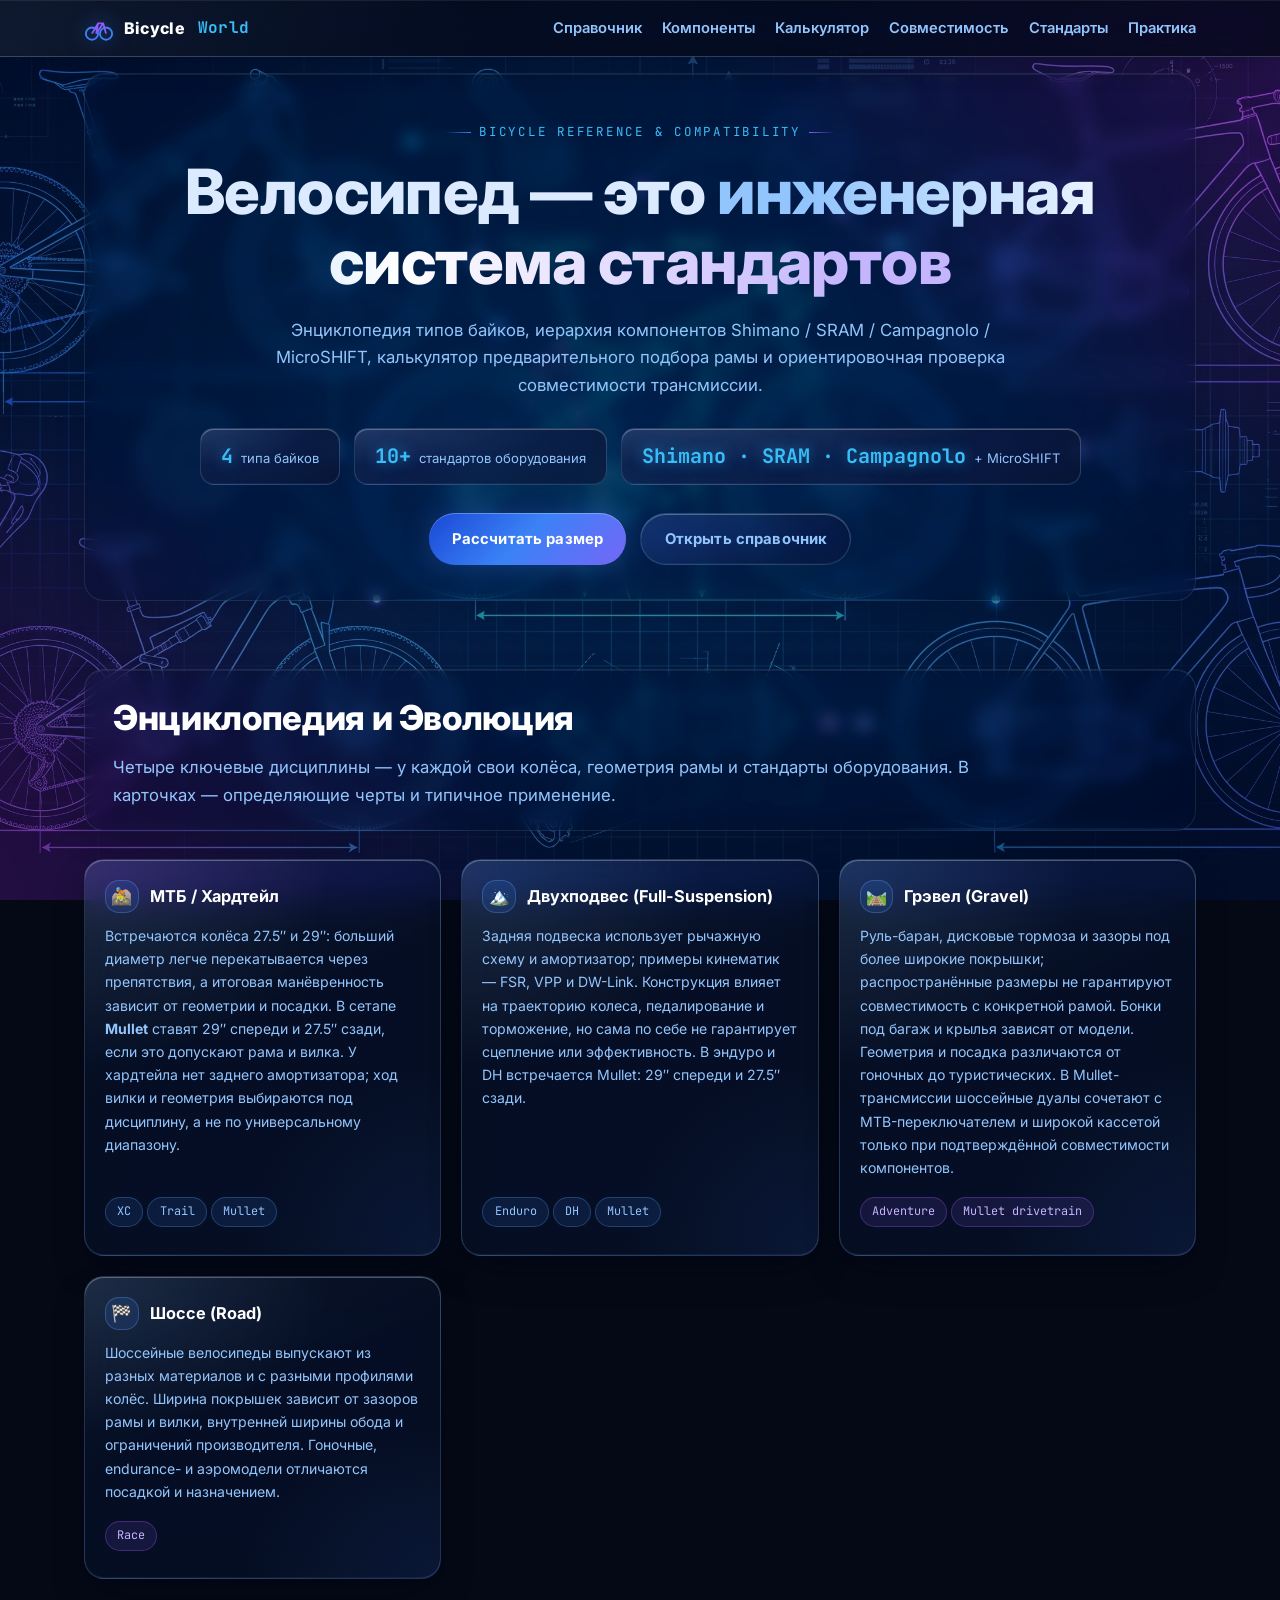
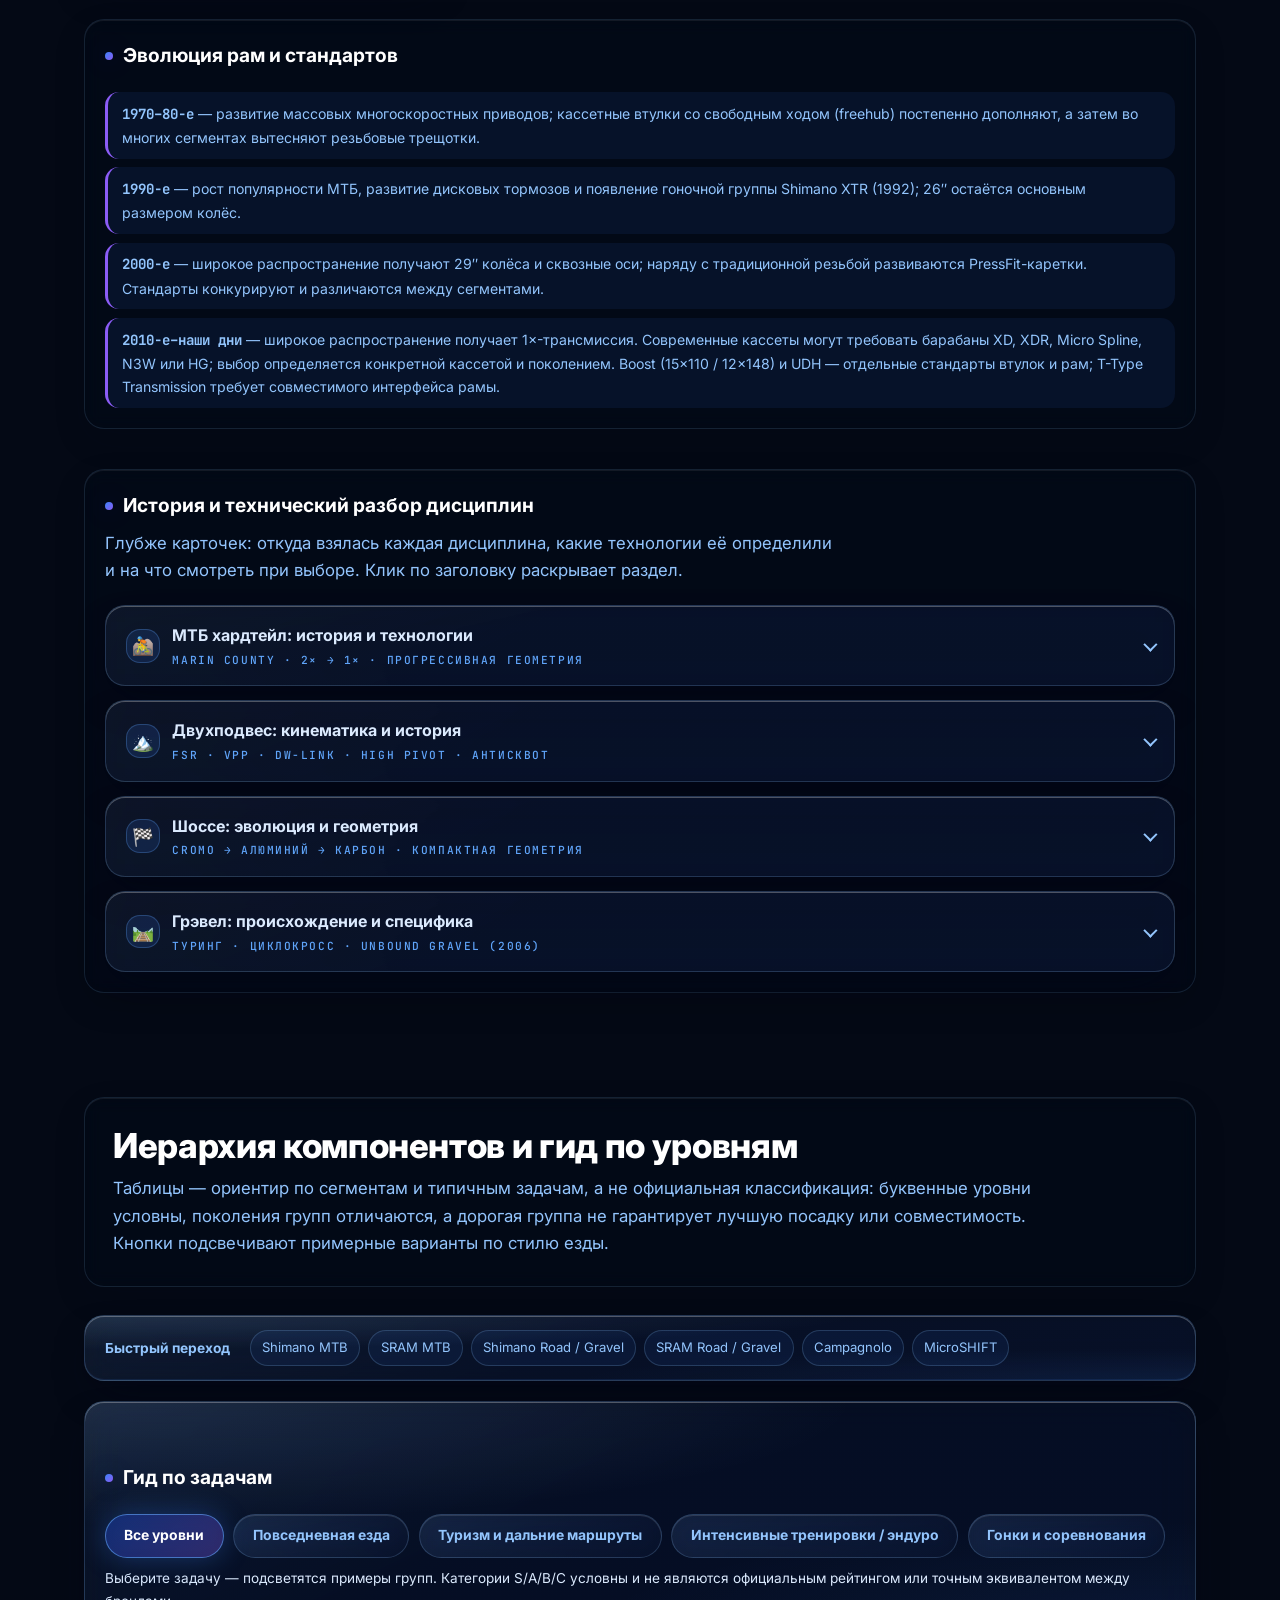
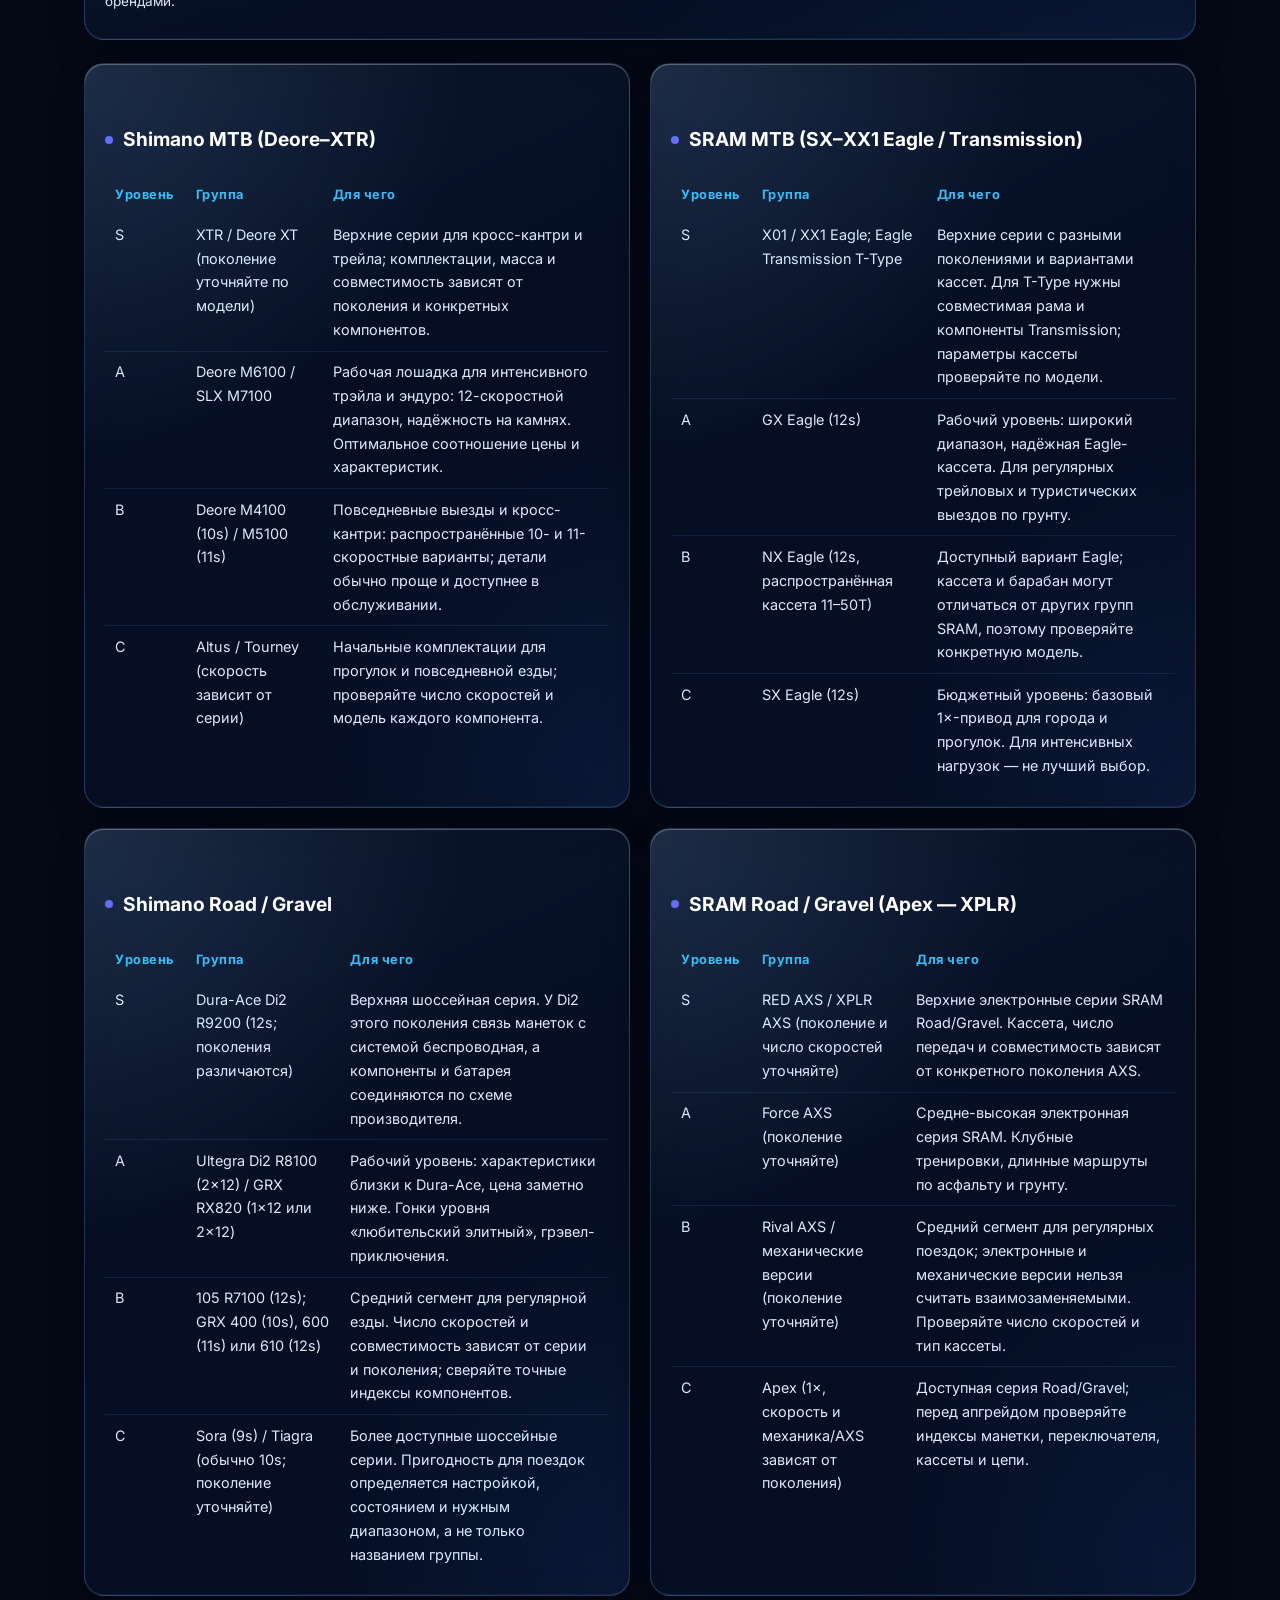
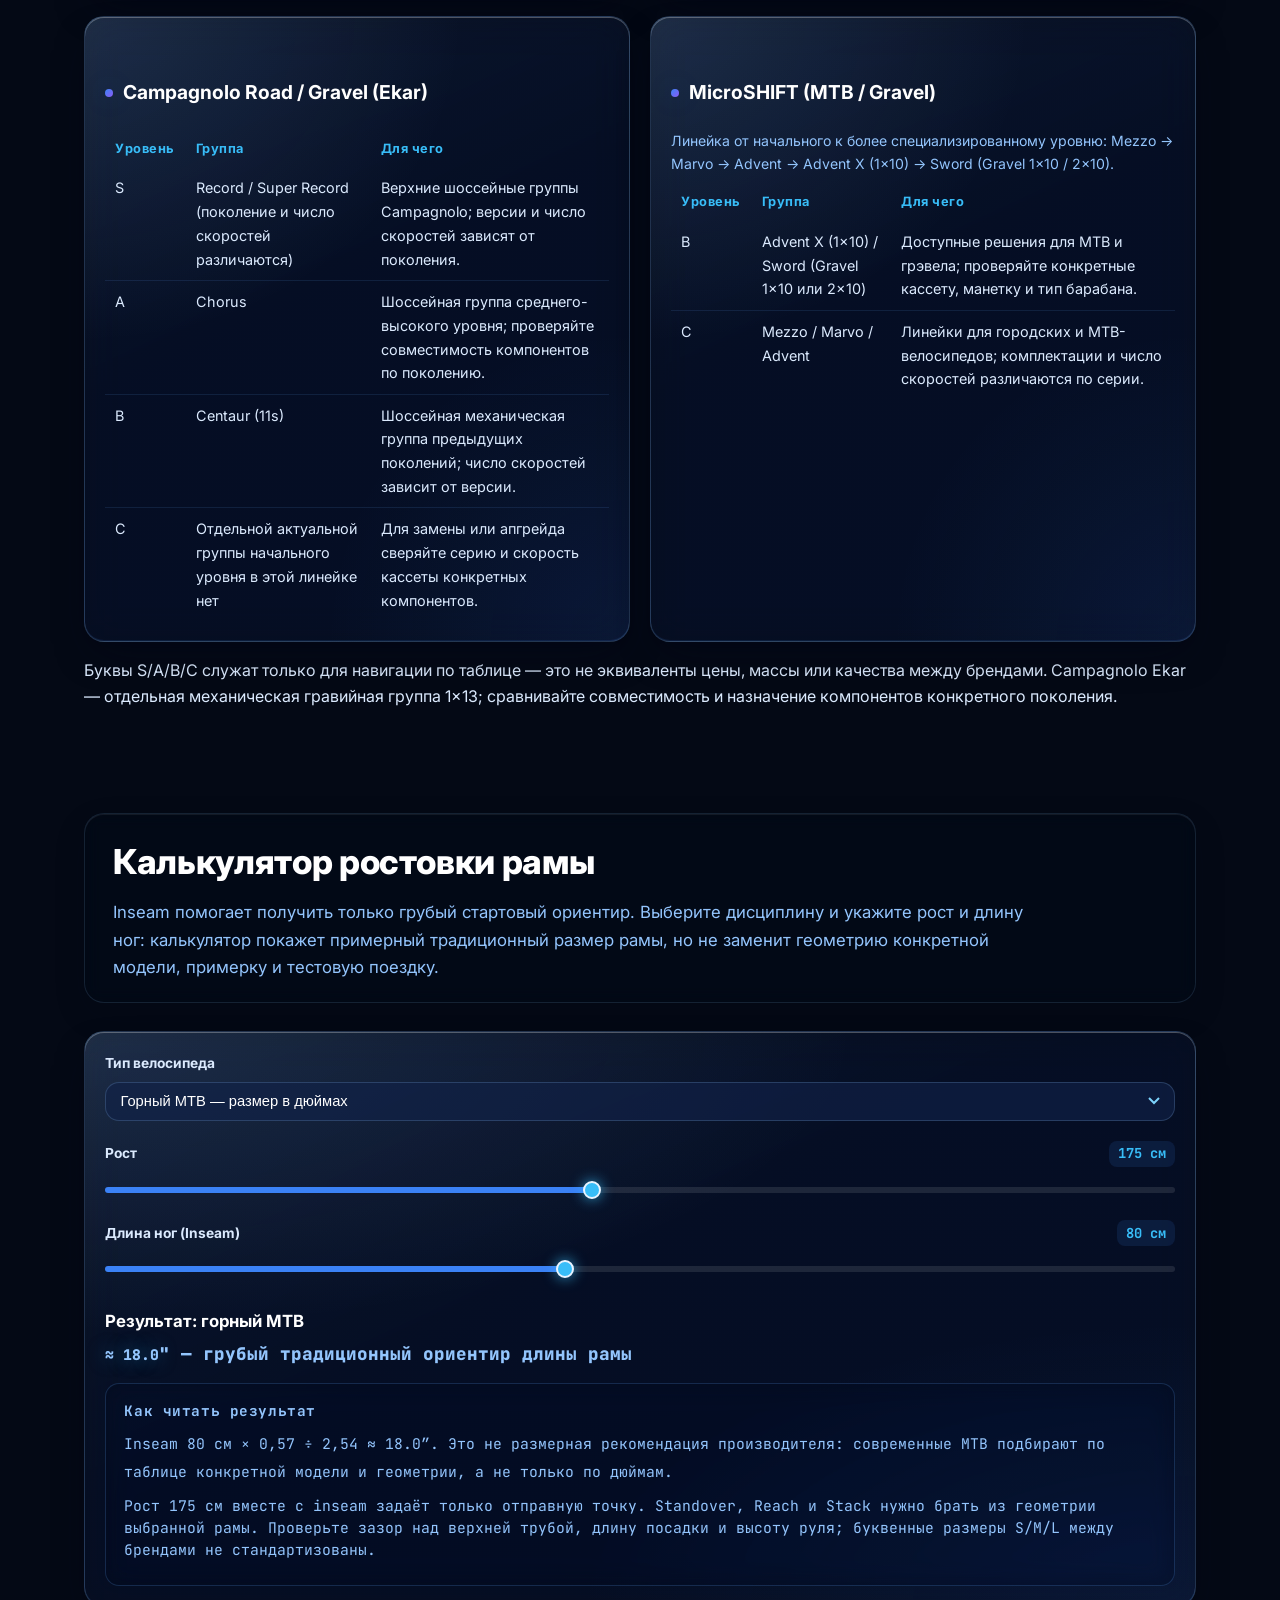
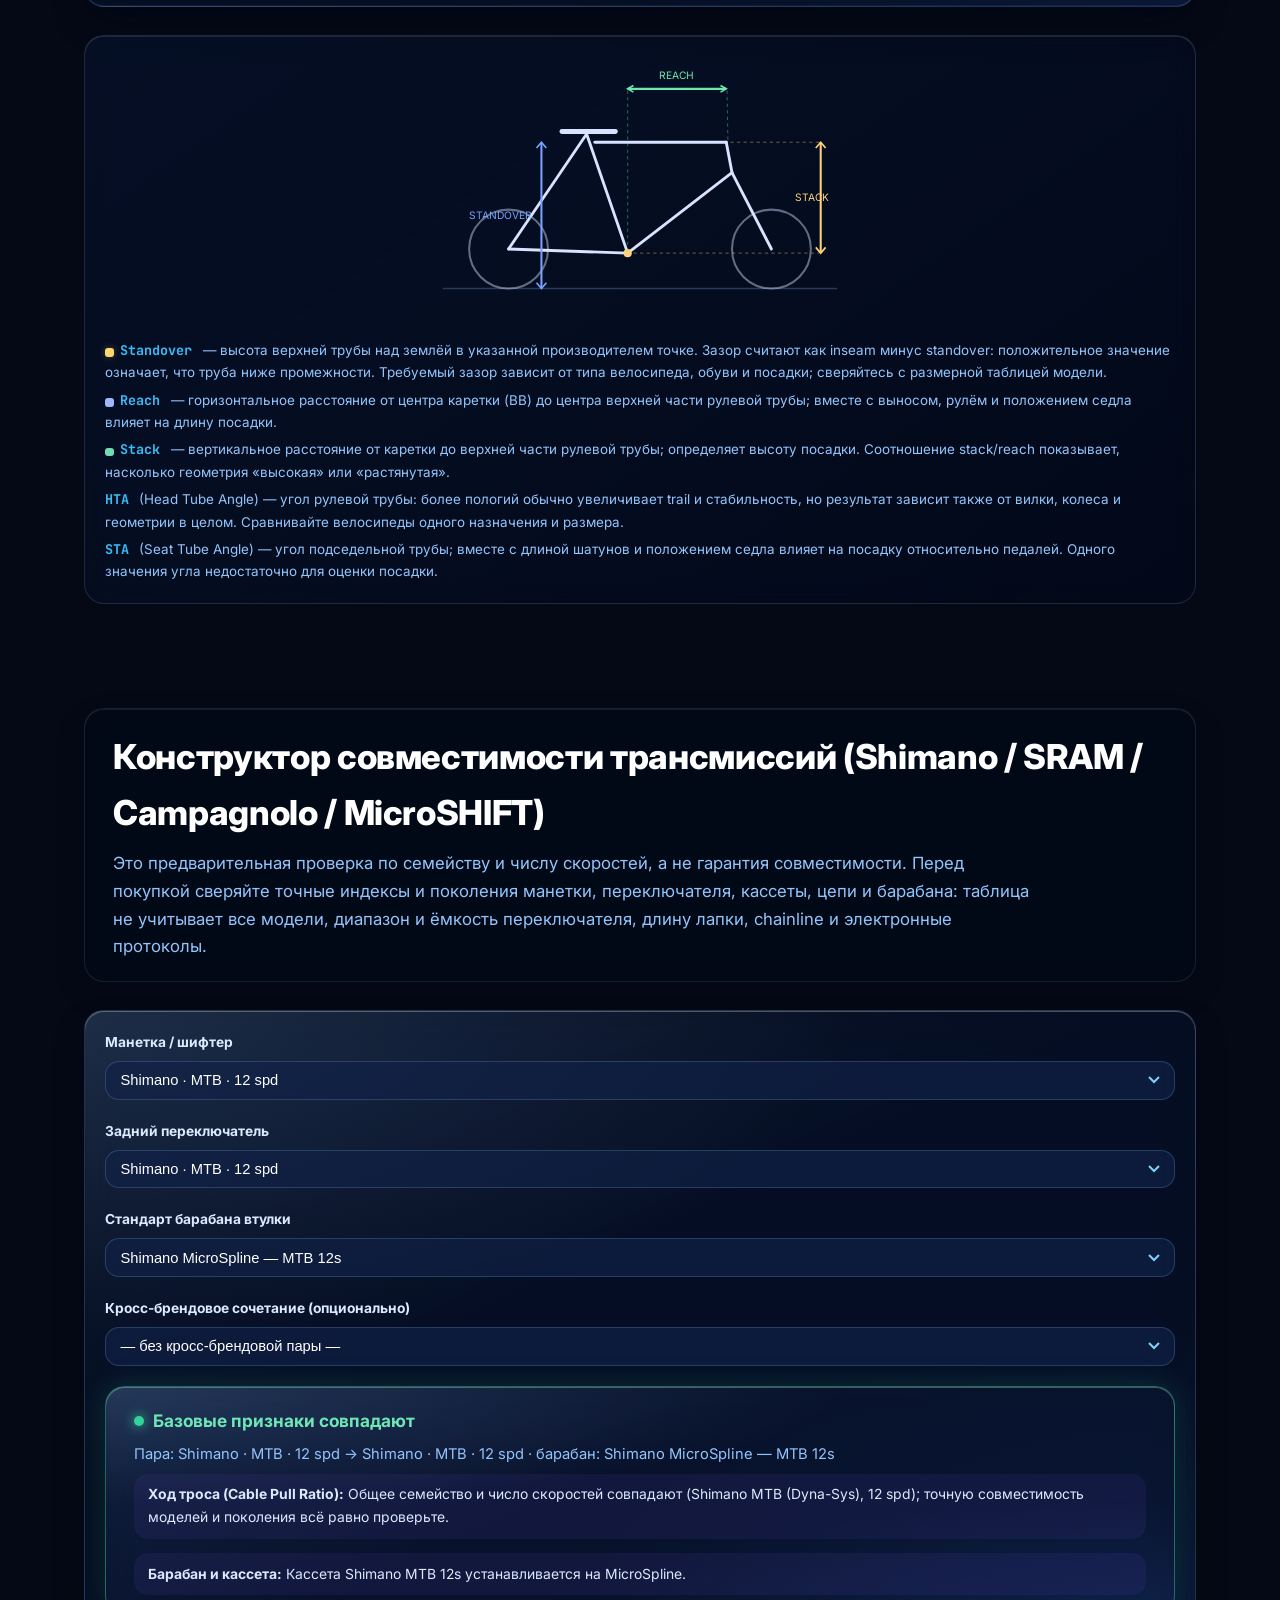
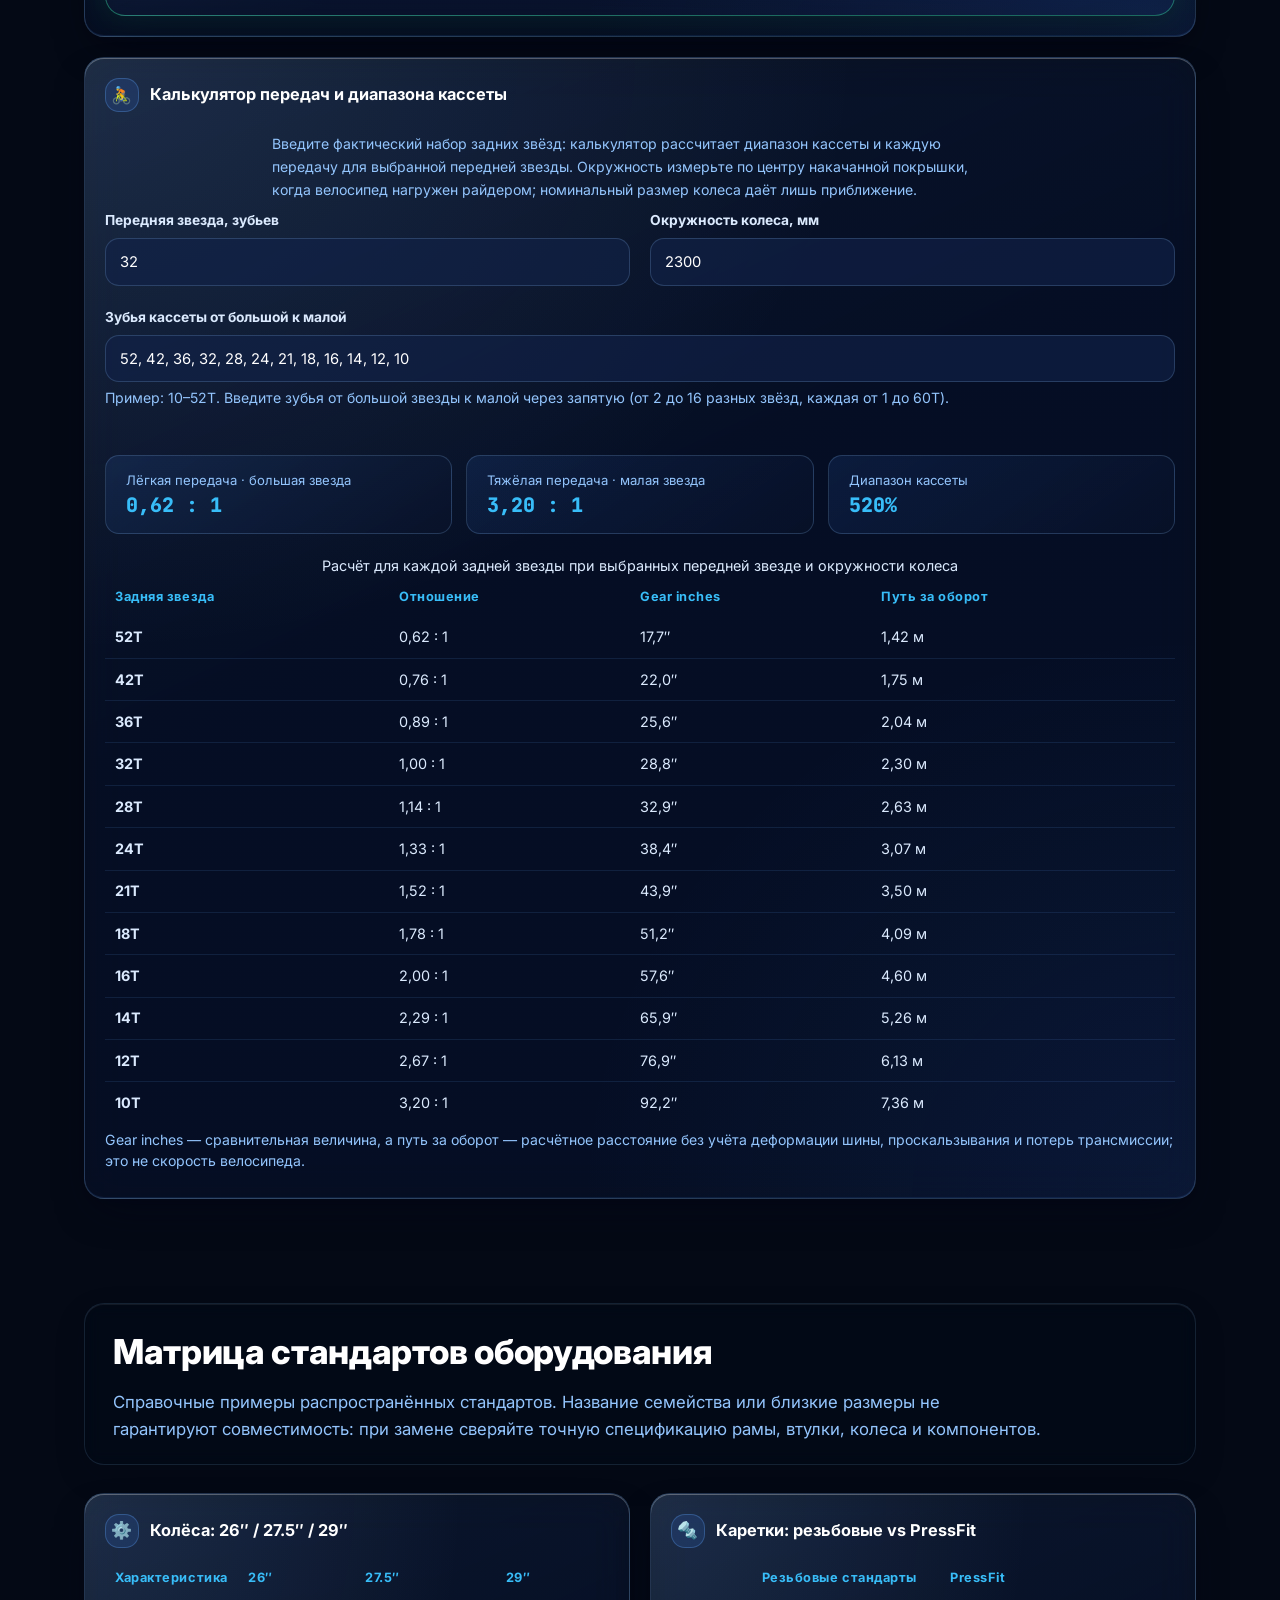
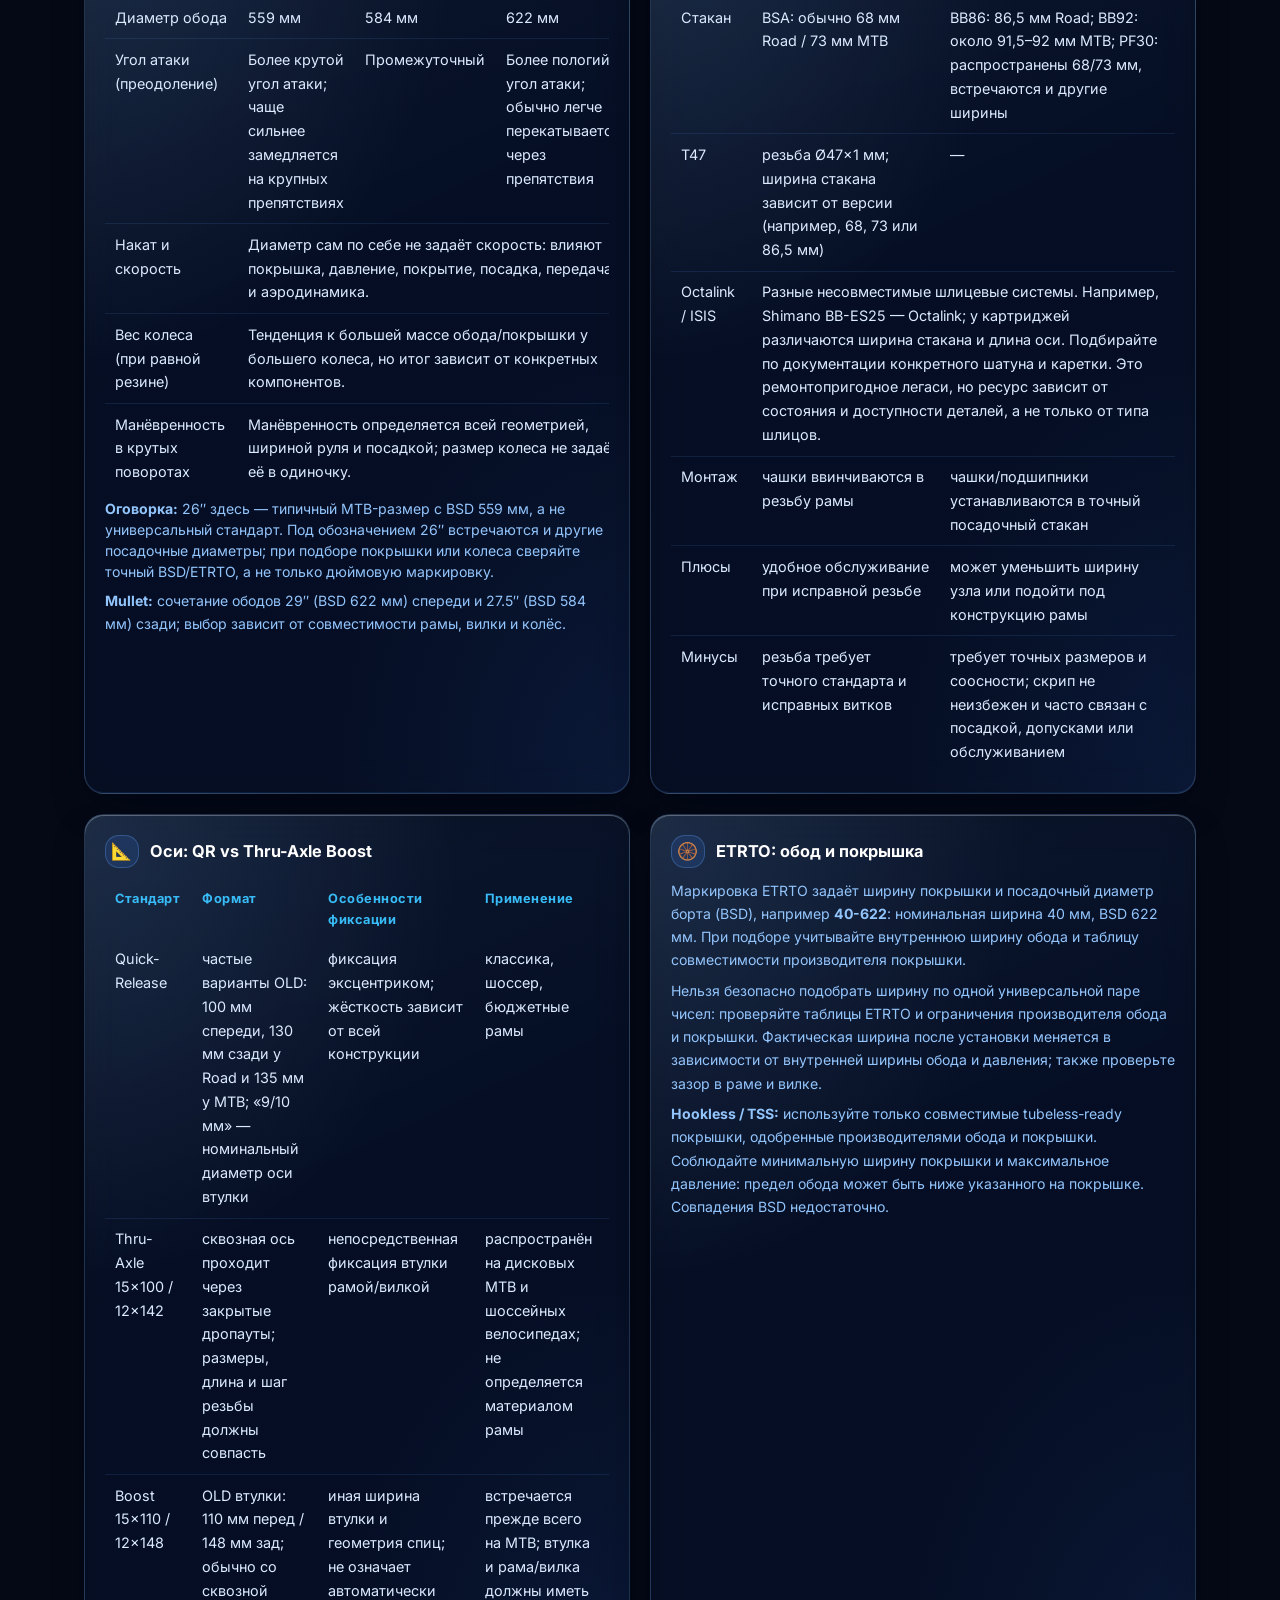
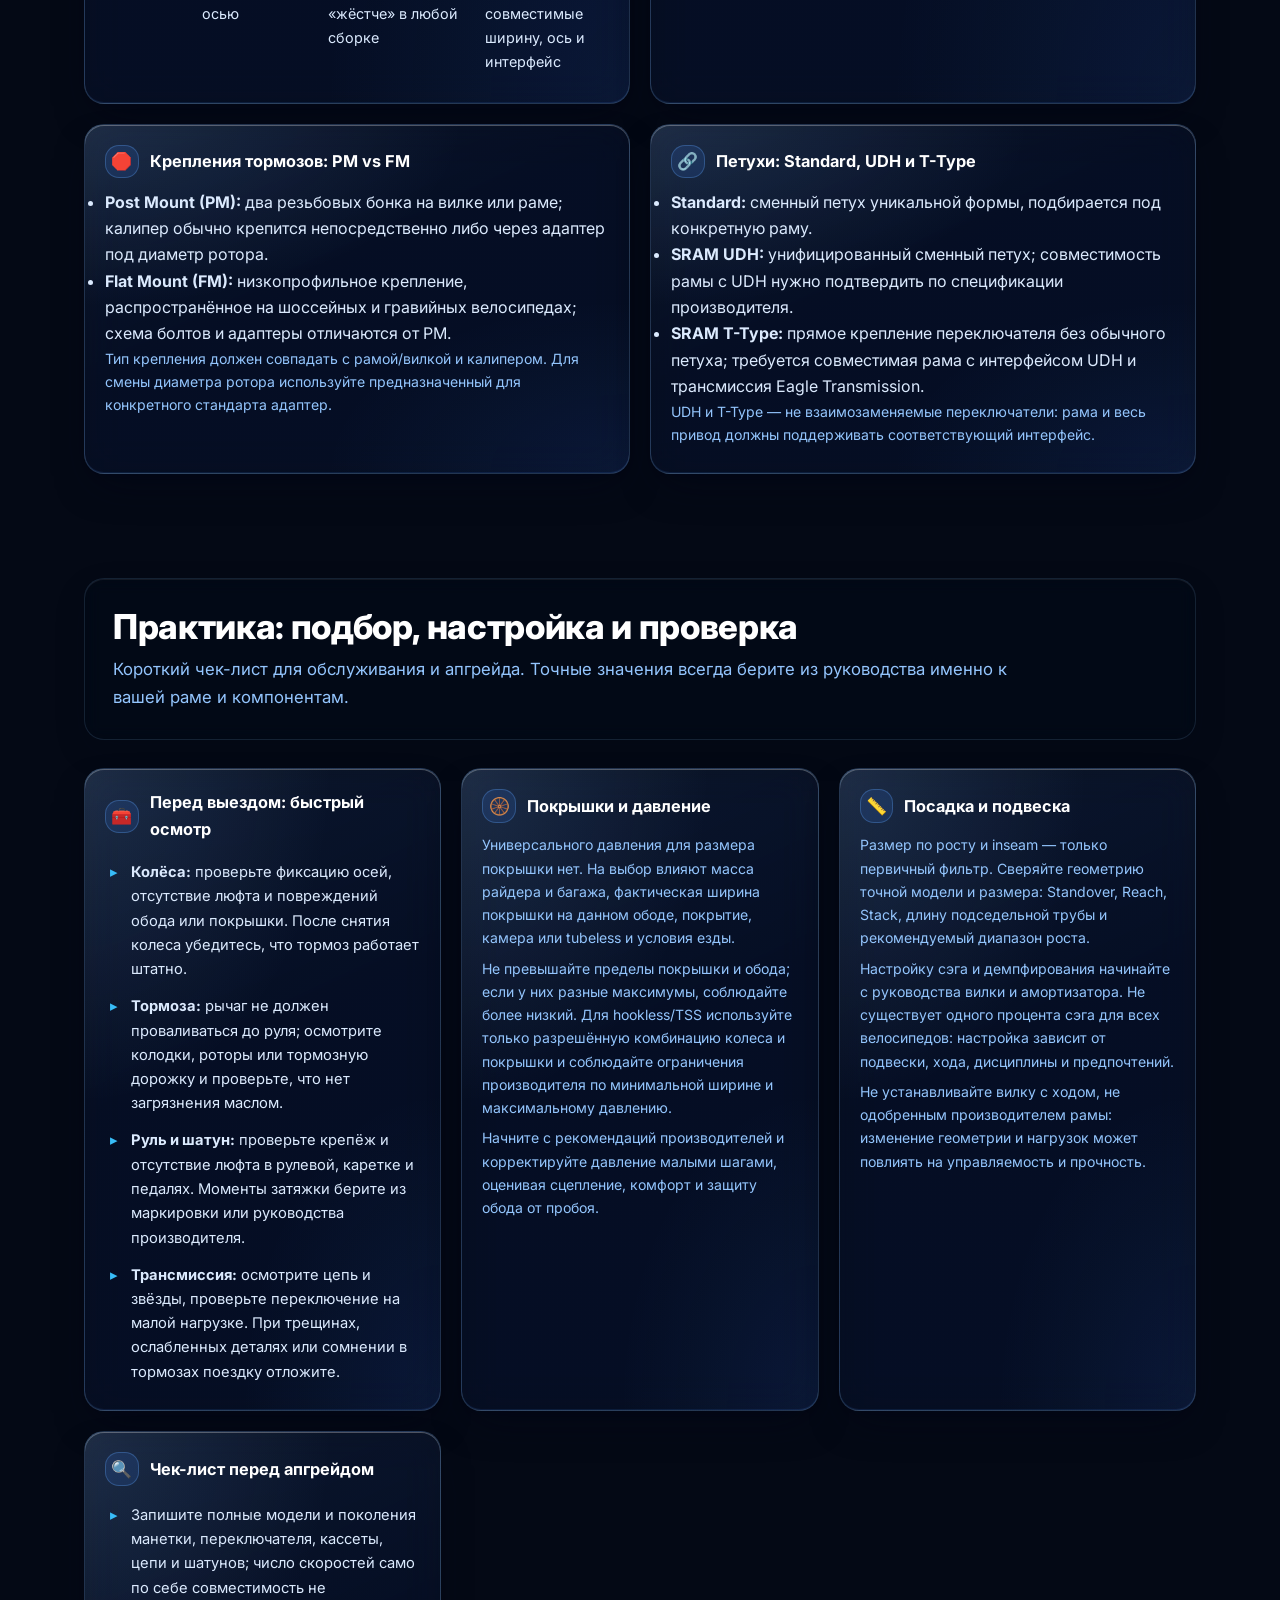
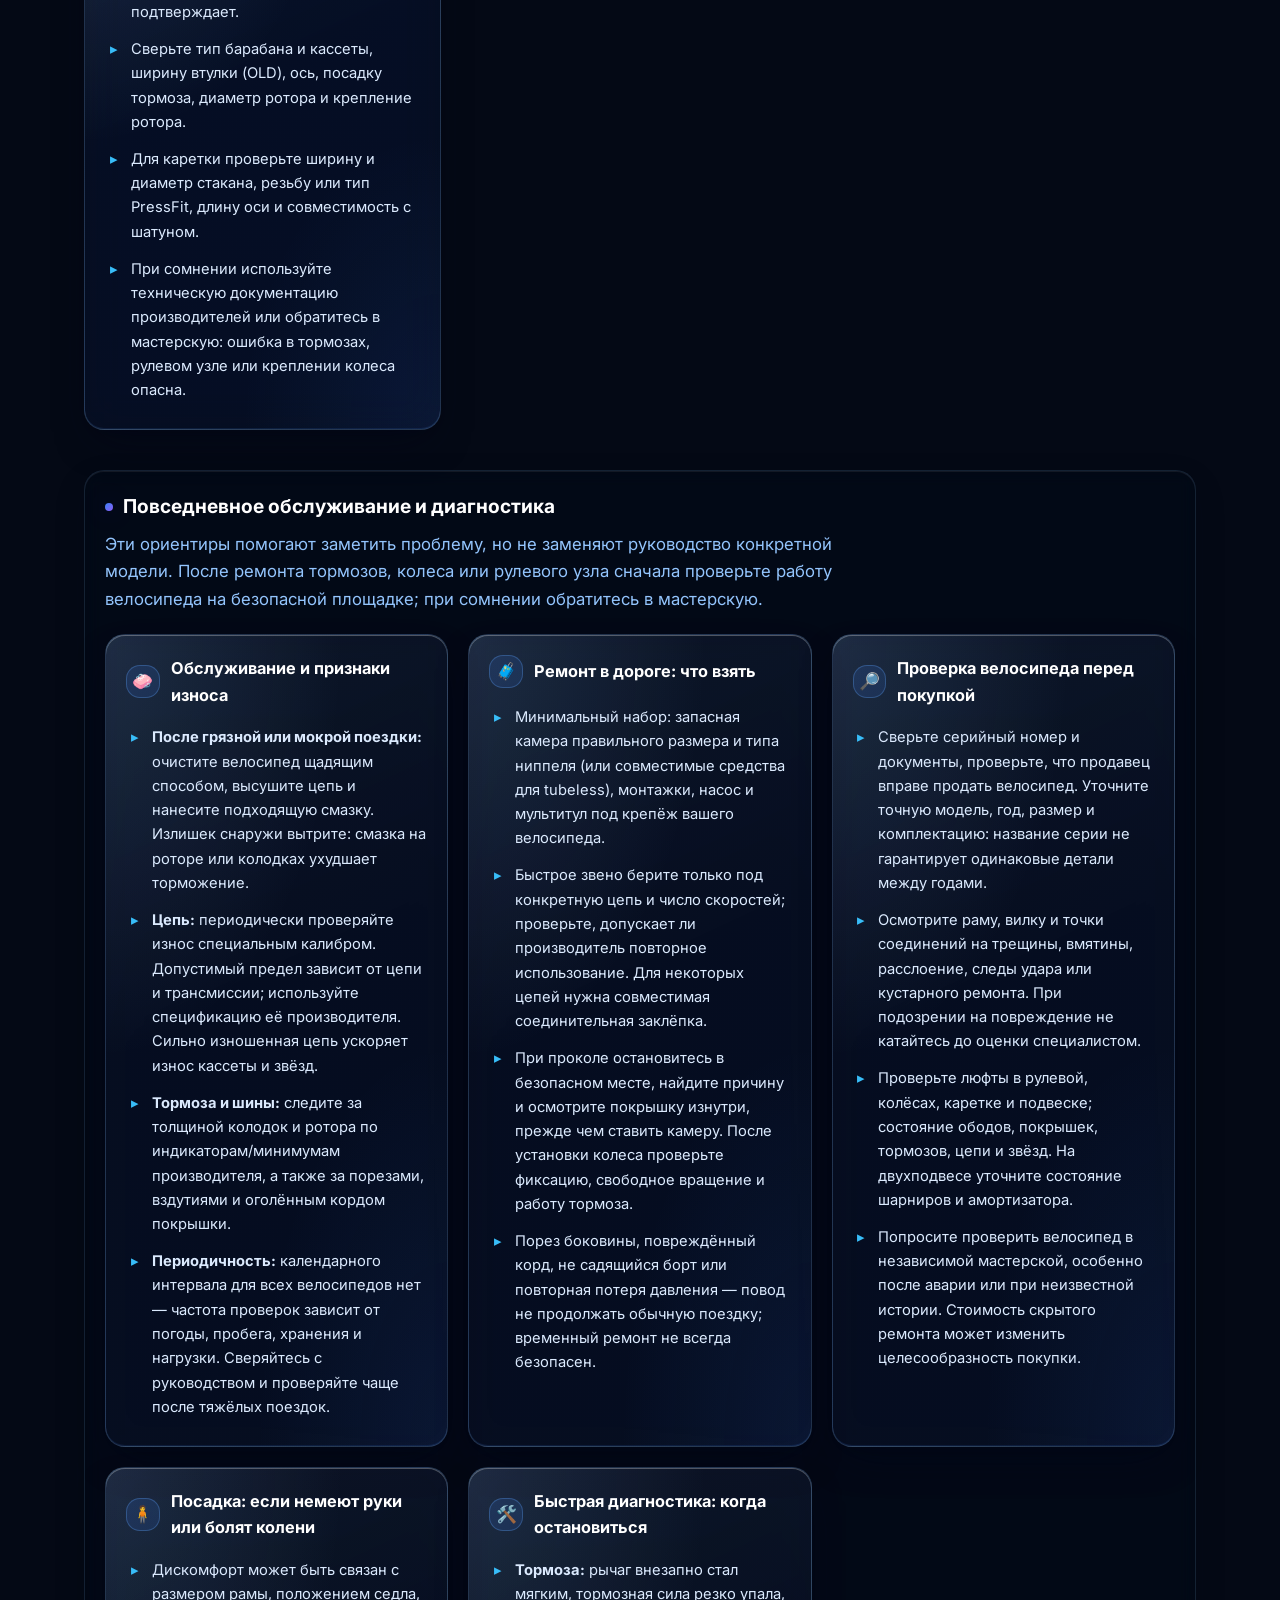
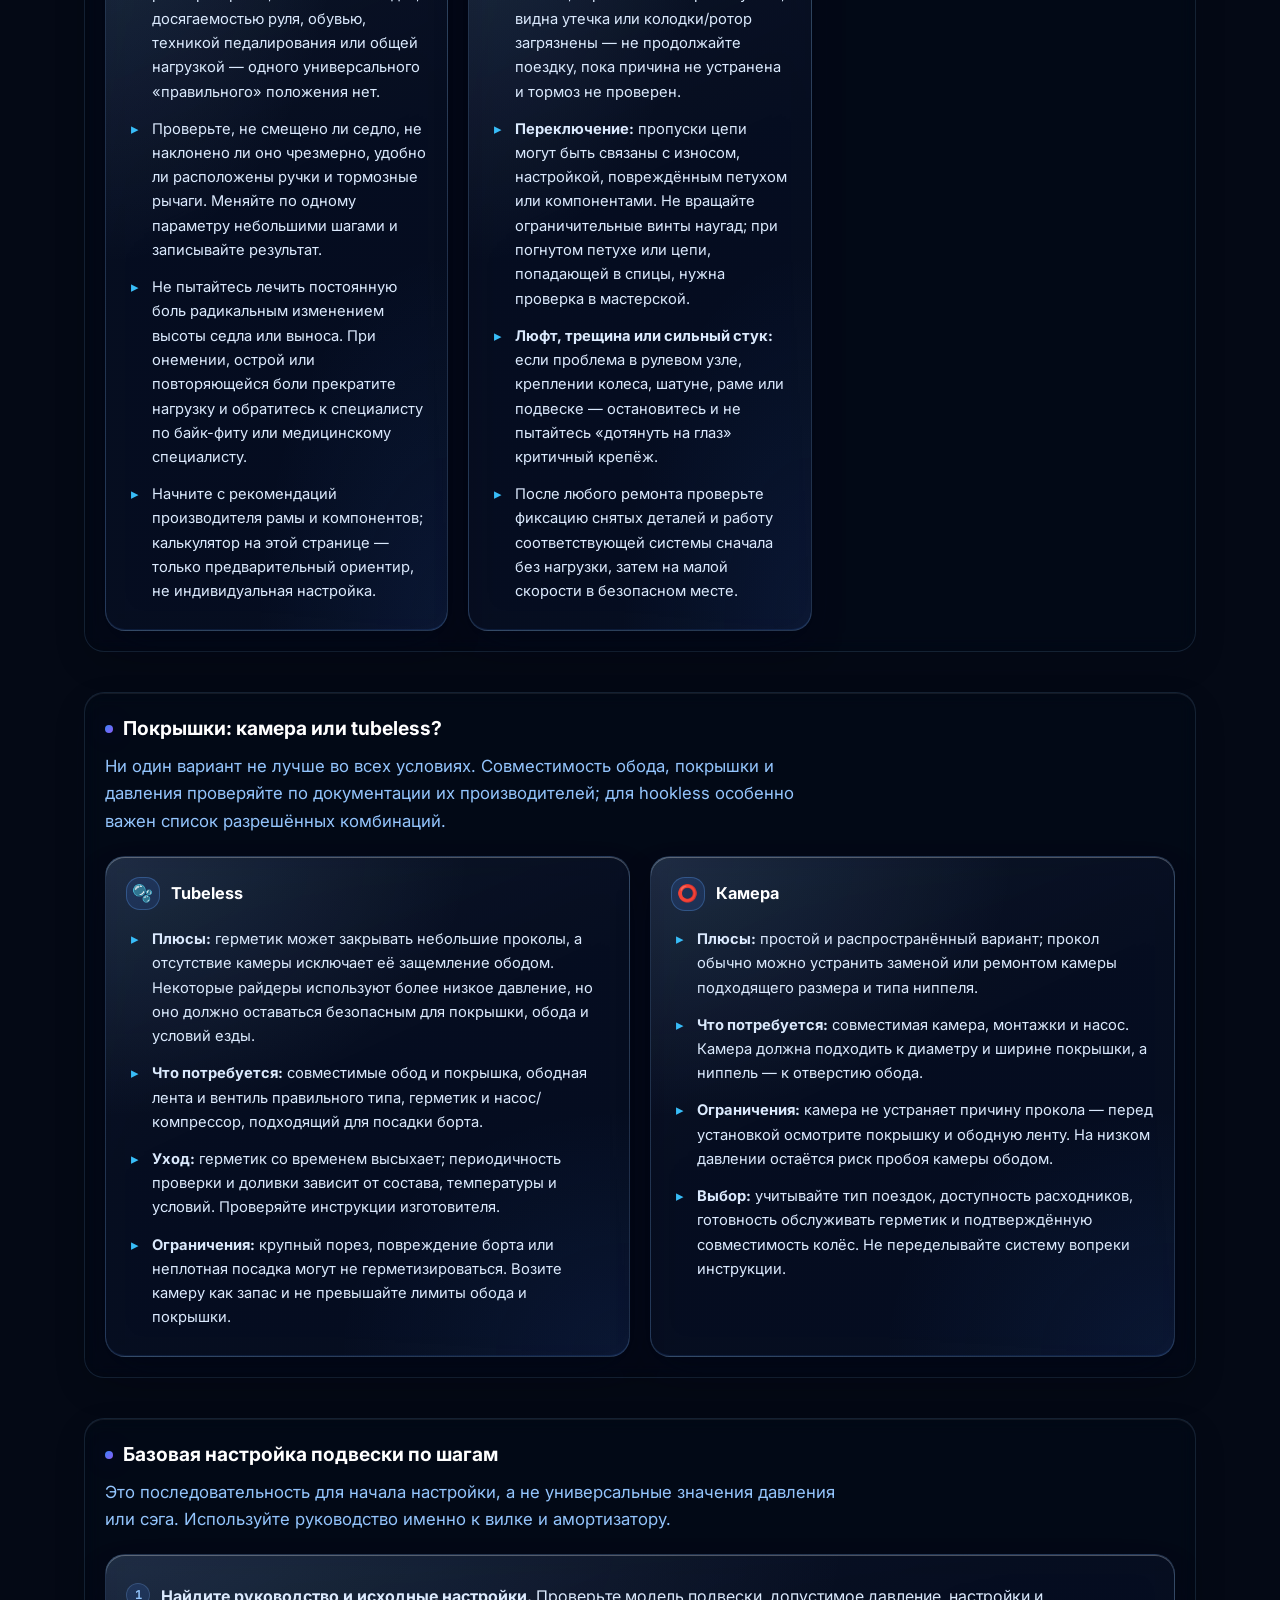
==== commit 6094e3f7: "New chapters and backgrounds added" ====
--- a/index.html
+++ b/index.html
@@ -14,1646 +14,11 @@
     <link
         href="https://fonts.googleapis.com/css2?family=Inter:wght@400;500;600;700;800&family=JetBrains+Mono:wght@500;700&display=swap"
         rel="stylesheet">
-    <style>
-        /* ==========================================================================
-   BICYCLE WORLD — интерактивный справочник и конструктор велосипедов
-   Дизайн-система: Deep Ambient Sapphire (≈80% синий, ≈20% фиолетовый),
-   Liquid Glass / глассморфизм. Стилистика продолжения Network-Project.
-   Все цвета, отступы и эффекты стекла — в :root (тема меняется парой правок).
-   ========================================================================== */
-
-        :root {
-            /* ===== Фон и поверхности ===== */
-            --bg-primary: #040915;
-            /* глубокий тёмно-синий фон */
-            --bg-glow-blue: rgba(37, 99, 235, .16);
-            /* синее свечение (верх-лево) */
-            --bg-glow-violet: rgba(139, 92, 246, .12);
-            /* фиолетовое свечение (низ-право) */
-            --grid-line: rgba(96, 165, 250, .04);
-            /* чертёжная сетка фона */
-
-            --surface-1: rgba(13, 26, 56, .78);
-            /* основная стеклянная поверхность */
-            --surface-2: rgba(18, 34, 72, .66);
-            /* приподнятая поверхность */
-            --surface-subtle: rgba(10, 20, 44, .5);
-            /* поля ввода / врезки */
-
-            /* ===== Синяя палитра (≈80% интерфейса) ===== */
-            --blue-900: #1e3a8a;
-            --blue-700: #1d4ed8;
-            --blue-primary: #3b82f6;
-            --blue-light: #93c5fd;
-            --blue-electric: #38bdf8;
-
-            /* ===== Фиолетовые акценты (≈20%) ===== */
-            --violet-primary: #8b5cf6;
-            --violet-light: #c4b5fd;
-            --violet-dark: #6d28d9;
-
-            /* ===== Текст ===== */
-            --text-main: #dbeafe;
-            --text-muted: #93c5fd;
-            --text-dim: #60a5fa;
-            --text-white: #ffffff;
-
-            /* ===== Стеклянные границы и эффекты ===== */
-            --border-glass: rgba(147, 197, 253, .2);
-            --border-glass-hover: rgba(96, 165, 250, .5);
-            --glass-blur: blur(22px) saturate(180%);
-            --shadow-glass: 0 18px 42px -16px rgba(2, 6, 23, .7), 0 5px 14px -6px rgba(2, 6, 23, .45);
-            --glass-highlight: rgba(219, 234, 254, .22);
-            --glass-blue-sheen: rgba(59, 130, 246, .1);
-            --shadow-neon-blue: 0 0 28px rgba(59, 130, 246, .32);
-            --shadow-neon-violet: 0 0 28px rgba(139, 92, 246, .3);
-            --rim-top: inset 0 1px 0 rgba(255, 255, 255, .28);
-            /* верхняя кромка-блик */
-            --shadow-recess: inset 0 2px 8px rgba(2, 6, 23, .55);
-            /* врезанное поле */
-
-            /* ===== Радиусы ===== */
-            --radius-sm: 8px;
-            --radius-md: 14px;
-            --radius-lg: 20px;
-            --radius-pill: 999px;
-
-            /* ===== Шкала отступов ===== */
-            --sp-xs: .5rem;
-            /* 8px  */
-            --sp-sm: .875rem;
-            /* 14px */
-            --sp-md: 1.25rem;
-            /* 20px */
-            --sp-lg: 1.75rem;
-            /* 28px */
-            --sp-xl: 2.5rem;
-            /* 40px */
-            --sp-2xl: 4rem;
-            /* 64px */
-            --container: 72rem;
-
-            /* ===== Типографика ===== */
-            --font-sans: 'Inter', -apple-system, BlinkMacSystemFont, "Segoe UI", Roboto, Arial, sans-serif;
-            --font-mono: 'JetBrains Mono', "Cascadia Code", Consolas, monospace;
-
-            /* ===== Переходы ===== */
-            --trans-fast: .2s cubic-bezier(.16, 1, .3, 1);
-            --trans-normal: .32s cubic-bezier(.16, 1, .3, 1);
-        }
-
-        /* ============================ Базовый сброс ============================ */
-        *,
-        *::before,
-        *::after {
-            box-sizing: border-box;
-            margin: 0;
-            padding: 0;
-        }
-
-        html {
-            font-size: 16px;
-            scroll-behavior: smooth;
-            scroll-padding-top: 5.75rem;
-            /* отступ под липкую шапку при якорном скролле */
-            -webkit-font-smoothing: antialiased;
-        }
-
-        body {
-            font-family: var(--font-sans);
-            color: var(--text-main);
-            line-height: 1.65;
-            min-height: 100vh;
-            isolation: isolate;
-            background-color: var(--bg-primary);
-            /* Старый фон для быстрого отката:
-            background-image:
-                radial-gradient(90rem 60rem at 12% -10%, var(--bg-glow-blue), transparent 60%),
-                radial-gradient(80rem 55rem at 108% 115%, var(--bg-glow-violet), transparent 55%),
-                linear-gradient(var(--grid-line) 1px, transparent 1px),
-                linear-gradient(90deg, var(--grid-line) 1px, transparent 1px);
-            background-size: auto, auto, 44px 44px, 44px 44px;
-            background-attachment: fixed;
-            */
-        }
-
-        .bike-wallpaper {
-            position: fixed;
-            inset: 0;
-            z-index: -1;
-            width: 100%;
-            height: 100%;
-            pointer-events: none;
-            opacity: .24;
-            filter: blur(2px) drop-shadow(0 3px 8px rgba(37, 99, 235, .28));
-        }
-
-        ::selection {
-            background: rgba(59, 130, 246, .45);
-            color: var(--text-white);
-        }
-
-        ::-webkit-scrollbar {
-            width: 10px;
-            height: 10px;
-        }
-
-        ::-webkit-scrollbar-track {
-            background: var(--bg-primary);
-        }
-
-        ::-webkit-scrollbar-thumb {
-            background: linear-gradient(var(--blue-700), var(--violet-dark));
-            border-radius: var(--radius-pill);
-        }
-
-        a {
-            color: inherit;
-            text-decoration: none;
-        }
-
-        button {
-            font: inherit;
-            color: inherit;
-            cursor: pointer;
-            background: none;
-            border: none;
-        }
-
-        img,
-        svg {
-            display: block;
-            max-width: 100%;
-        }
-
-        :focus-visible {
-            outline: 2px solid var(--blue-primary);
-            outline-offset: 2px;
-            border-radius: var(--radius-sm);
-        }
-
-        /* ============================ Стеклянная карточка ============================ */
-        .glass {
-            position: relative;
-            background:
-                radial-gradient(120% 90% at 0% 0%, rgba(147, 197, 253, .14), transparent 58%),
-                radial-gradient(90% 80% at 100% 100%, var(--glass-blue-sheen), transparent 62%),
-                linear-gradient(155deg, rgba(147, 197, 253, .07), var(--surface-1) 44%);
-            border: 1px solid var(--border-glass);
-            border-radius: var(--radius-lg);
-            backdrop-filter: var(--glass-blur);
-            -webkit-backdrop-filter: var(--glass-blur);
-            box-shadow: var(--shadow-glass), var(--rim-top), inset 0 -1px 0 rgba(59, 130, 246, .12);
-        }
-
-        /* ============================ Шапка ============================ */
-        .site-header {
-            position: sticky;
-            top: 0;
-            z-index: 60;
-            background:
-                linear-gradient(110deg, rgba(147, 197, 253, .08), transparent 38%),
-                rgba(4, 9, 21, .78);
-            backdrop-filter: var(--glass-blur);
-            -webkit-backdrop-filter: var(--glass-blur);
-            border-bottom: 1px solid rgba(191, 219, 254, .24);
-            box-shadow: 0 8px 28px rgba(2, 6, 23, .22), inset 0 1px 0 rgba(255, 255, 255, .08);
-        }
-
-        .header-inner {
-            max-width: var(--container);
-            margin: 0 auto;
-            padding: .8rem 1.25rem;
-            display: flex;
-            align-items: center;
-            gap: var(--sp-md);
-        }
-
-        .logo {
-            display: inline-flex;
-            align-items: center;
-            gap: .6rem;
-            font-weight: 800;
-            letter-spacing: .02em;
-            color: var(--text-white);
-        }
-
-        .logo svg {
-            width: 30px;
-            height: 30px;
-            filter: drop-shadow(0 0 10px rgba(59, 130, 246, .5));
-        }
-
-        .logo b {
-            font-family: var(--font-mono);
-            color: var(--blue-electric);
-            font-weight: 700;
-        }
-
-        .site-nav ul {
-            display: flex;
-            gap: var(--sp-md);
-            list-style: none;
-        }
-
-        .nav-link {
-            position: relative;
-            padding: .45rem 0;
-            font-size: .92rem;
-            font-weight: 600;
-            color: var(--text-muted);
-            transition: color var(--trans-fast);
-        }
-
-        .nav-link::after {
-            content: "";
-            position: absolute;
-            left: 0;
-            right: 0;
-            bottom: .1rem;
-            height: 2px;
-            border-radius: var(--radius-pill);
-            background: linear-gradient(90deg, var(--blue-primary), var(--violet-primary));
-            box-shadow: var(--shadow-neon-blue);
-            opacity: 0;
-            transform: scaleX(.4);
-            transition: opacity var(--trans-fast), transform var(--trans-normal);
-        }
-
-        .nav-link:hover {
-            color: var(--text-white);
-        }
-
-        .nav-link.is-active {
-            color: var(--blue-light);
-        }
-
-        .nav-link.is-active::after,
-        .nav-link:hover::after {
-            opacity: 1;
-            transform: scaleX(1);
-        }
-
-        /* Бургер-кнопка (мобильные) */
-        .burger {
-            display: none;
-            flex-direction: column;
-            gap: 5px;
-            padding: .6rem;
-            border-radius: var(--radius-sm);
-        }
-
-        .burger span {
-            width: 22px;
-            height: 2px;
-            background: var(--blue-light);
-            border-radius: var(--radius-pill);
-            transition: transform var(--trans-normal), opacity var(--trans-fast);
-        }
-
-        /* ============================ Hero ============================ */
-        .hero {
-            max-width: 64rem;
-            margin: 0 auto;
-            padding: calc(var(--sp-2xl) * .9) 1.25rem var(--sp-xl);
-            text-align: center;
-        }
-
-        .kicker {
-            display: inline-flex;
-            align-items: center;
-            gap: .5rem;
-            font-family: var(--font-mono);
-            font-size: .78rem;
-            letter-spacing: .22em;
-            text-transform: uppercase;
-            color: var(--blue-electric);
-        }
-
-        .kicker::before,
-        .kicker::after {
-            content: "";
-            width: 26px;
-            height: 1px;
-            background: linear-gradient(90deg, transparent, var(--blue-primary));
-        }
-
-        .kicker::after {
-            background: linear-gradient(90deg, var(--violet-primary), transparent);
-        }
-
-        .hero h1 {
-            margin-top: var(--sp-sm);
-            font-size: clamp(2.3rem, 5.4vw, 3.9rem);
-            line-height: 1.12;
-            font-weight: 800;
-            letter-spacing: -.01em;
-        }
-
-        .hero h1 .grad {
-            background: linear-gradient(92deg, var(--blue-light) 10%, var(--text-white) 45%, var(--violet-light) 90%);
-            -webkit-background-clip: text;
-            background-clip: text;
-            color: transparent;
-        }
-
-        .lede {
-            margin-top: var(--sp-md);
-            max-width: 46rem;
-            margin-inline: auto;
-            font-size: 1.05rem;
-            color: var(--text-muted);
-        }
-
-        .hero-stats {
-            display: flex;
-            flex-wrap: wrap;
-            justify-content: center;
-            gap: var(--sp-sm);
-            margin-top: var(--sp-lg);
-        }
-
-        .stat {
-            padding: .7rem 1.25rem;
-            border-radius: var(--radius-md);
-            background:
-                radial-gradient(120% 100% at 0% 0%, rgba(147, 197, 253, .14), transparent 65%),
-                linear-gradient(145deg, rgba(18, 34, 72, .68), rgba(10, 20, 44, .7));
-            border: 1px solid var(--border-glass);
-            backdrop-filter: var(--glass-blur);
-            -webkit-backdrop-filter: var(--glass-blur);
-            box-shadow: var(--rim-top), inset 0 -1px 0 rgba(59, 130, 246, .1);
-            display: flex;
-            align-items: baseline;
-            gap: .5rem;
-        }
-
-        .stat b {
-            font-family: var(--font-mono);
-            font-size: 1.25rem;
-            color: var(--blue-electric);
-            text-shadow: 0 0 14px rgba(56, 189, 248, .55);
-        }
-
-        .stat span {
-            font-size: .82rem;
-            color: var(--text-muted);
-        }
-
-        .hero-cta {
-            display: flex;
-            justify-content: center;
-            gap: var(--sp-sm);
-            margin-top: var(--sp-lg);
-            flex-wrap: wrap;
-        }
-
-        /* ============================ Кнопки и чипы ============================ */
-        .btn {
-            display: inline-flex;
-            align-items: center;
-            gap: .5rem;
-            padding: .78rem 1.45rem;
-            border-radius: var(--radius-pill);
-            font-weight: 700;
-            font-size: .93rem;
-            letter-spacing: .01em;
-            transition: transform var(--trans-normal), box-shadow var(--trans-normal), background var(--trans-fast), border-color var(--trans-fast);
-        }
-
-        .btn-primary {
-            color: var(--text-white);
-            background: linear-gradient(135deg, var(--blue-700) 5%, var(--blue-primary) 48%, var(--violet-primary) 120%);
-            box-shadow: var(--shadow-neon-blue), var(--rim-top);
-        }
-
-        .btn-primary:hover {
-            transform: translateY(-2px);
-            box-shadow: 0 0 36px rgba(59, 130, 246, .5), var(--rim-top);
-        }
-
-        .btn-ghost {
-            color: var(--blue-light);
-            border: 1px solid var(--border-glass);
-            background: linear-gradient(145deg, rgba(147, 197, 253, .12), var(--surface-subtle) 76%);
-            backdrop-filter: blur(14px) saturate(170%);
-            -webkit-backdrop-filter: blur(14px) saturate(170%);
-            box-shadow: var(--rim-top), inset 0 -1px 0 rgba(59, 130, 246, .1);
-        }
-
-        .btn-ghost:hover {
-            border-color: var(--border-glass-hover);
-            transform: translateY(-2px);
-        }
-
-        .chip {
-            display: inline-block;
-            padding: .28rem .7rem;
-            font-family: var(--font-mono);
-            font-size: .74rem;
-            color: var(--blue-light);
-            background: rgba(59, 130, 246, .12);
-            border: 1px solid rgba(96, 165, 250, .28);
-            border-radius: var(--radius-pill);
-        }
-
-        .chip-violet {
-            color: var(--violet-light);
-            background: rgba(139, 92, 246, .12);
-            border-color: rgba(168, 85, 247, .32);
-        }
-
-        /* ============================ Секции ============================ */
-        .section {
-            max-width: var(--container);
-            margin: 0 auto;
-            padding: var(--sp-2xl) 1.25rem var(--sp-xl);
-        }
-
-        .section-head {
-            margin-bottom: var(--sp-lg);
-        }
-
-        /* Отступ между лид-абзацем секции и первым блоком */
-        .section > p.lede {
-            margin-bottom: var(--sp-lg);
-        }
-
-        .section-head h2 {
-            margin-top: 0;
-            font-size: clamp(1.55rem, 3vw, 2.15rem);
-            font-weight: 800;
-            color: var(--text-white);
-            letter-spacing: -.01em;
-        }
-
-        .subhead {
-            display: flex;
-            align-items: center;
-            gap: .6rem;
-            margin: var(--sp-xl) 0 var(--sp-md);
-            font-size: 1.2rem;
-            font-weight: 700;
-            color: var(--text-white);
-        }
-
-        .subhead::before {
-            content: "";
-            width: 8px;
-            height: 8px;
-            border-radius: 50%;
-            background: linear-gradient(135deg, var(--blue-primary), var(--violet-primary));
-            box-shadow: var(--shadow-neon-blue);
-        }
-
-        /* ============================ Справочник: сетка и карточки ============================ */
-        .ref-grid {
-            display: grid;
-            gap: var(--sp-md);
-        }
-
-        .ref-grid > * {
-            min-width: 0;
-        }
-
-        .ref-grid-2 {
-            grid-template-columns: repeat(auto-fit, minmax(300px, 1fr));
-        }
-
-        .ref-grid-3 {
-            grid-template-columns: repeat(auto-fit, minmax(260px, 1fr));
-        }
-
-        #standards .ref-grid-3 {
-            grid-template-columns: repeat(2, minmax(0, 1fr));
-        }
-
-        .card {
-            padding: var(--sp-md);
-            transition: transform var(--trans-normal), border-color var(--trans-normal), box-shadow var(--trans-normal);
-        }
-
-        .card:hover {
-            transform: translateY(-4px);
-            border-color: var(--border-glass-hover);
-            box-shadow: var(--shadow-neon-blue), var(--shadow-glass), var(--rim-top);
-        }
-
-        .card-head {
-            display: flex;
-            align-items: center;
-            gap: .7rem;
-            margin-bottom: .65rem;
-        }
-
-        .card-icon {
-            display: grid;
-            place-items: center;
-            width: 2.1rem;
-            height: 2.1rem;
-            flex-shrink: 0;
-            border-radius: var(--radius-md);
-            background: rgba(59, 130, 246, .14);
-            border: 1px solid rgba(96, 165, 250, .3);
-            font-size: 1.05rem;
-            line-height: 1;
-        }
-
-        .card-head h3 {
-            font-size: 1.02rem;
-            color: var(--text-white);
-        }
-
-        .card p {
-            font-size: .88rem;
-            color: var(--text-muted);
-            margin-bottom: .45rem;
-        }
-
-        .badge {
-            display: inline-block;
-            padding: .2rem .6rem;
-            border-radius: var(--radius-pill);
-            background: rgba(139, 92, 246, .14);
-            color: var(--violet-light);
-            font-size: .78rem;
-        }
-
-        /* Таблицы */
-        .tbl-wrap {
-            min-width: 0;
-            max-width: 100%;
-            overflow-x: auto;
-            overscroll-behavior-x: contain;
-        }
-
-        .tbl {
-            width: 100%;
-            border-collapse: collapse;
-            font-size: .9rem;
-        }
-
-        .tbl th,
-        .tbl td {
-            padding: .55rem .65rem;
-            text-align: left;
-            vertical-align: top;
-        }
-
-        .tbl thead th {
-            color: var(--blue-electric);
-            font-size: .8rem;
-            letter-spacing: .04em;
-        }
-
-        .tbl tbody tr+tr td,
-        .tbl tbody tr+tr th {
-            border-top: 1px solid rgba(96, 165, 250, .12);
-        }
-
-        /* Терминология */
-        .term-list {
-            list-style: none;
-            display: grid;
-            gap: var(--sp-sm);
-        }
-
-        .term-item {
-            padding: var(--sp-sm) var(--sp-md);
-        }
-
-        .term-item dt {
-            font-weight: 700;
-            color: var(--blue-light);
-            margin-bottom: .2rem;
-        }
-
-        .term-item dd {
-            font-size: .86rem;
-            color: var(--text-muted);
-        }
-
-        /* ============================ Вкладки (конструктор) ============================ */
-        .tabs {
-            display: flex;
-            gap: var(--sp-xs);
-            flex-wrap: wrap;
-            margin-bottom: var(--sp-md);
-        }
-
-        .tab-btn {
-            padding: .55rem 1.05rem;
-            border-radius: var(--radius-pill);
-            font-size: .86rem;
-            font-weight: 700;
-            color: var(--text-muted);
-            background: var(--surface-subtle);
-            border: 1px solid transparent;
-            transition: all var(--trans-fast);
-        }
-
-        .tab-btn:hover {
-            color: var(--blue-light);
-        }
-
-        .tab-btn.is-active {
-            color: var(--text-white);
-            background: rgba(59, 130, 246, .16);
-            border-color: rgba(96, 165, 250, .45);
-            box-shadow: var(--shadow-neon-blue);
-        }
-
-        .tab-panel {
-            display: none;
-        }
-
-        .tab-panel.is-active {
-            display: block;
-            animation: panelIn .35s cubic-bezier(.16, 1, .3, 1);
-        }
-
-        @keyframes panelIn {
-            from {
-                opacity: 0;
-                transform: translateY(12px);
-            }
-
-            to {
-                opacity: 1;
-                transform: none;
-            }
-        }
-
-        /* ============================ Формы и слайдеры ============================ */
-        .field {
-            margin-bottom: var(--sp-md);
-        }
-
-        .field label {
-            display: flex;
-            justify-content: space-between;
-            align-items: baseline;
-            gap: .5rem;
-            font-size: .86rem;
-            font-weight: 700;
-            color: var(--text-main);
-            margin-bottom: .45rem;
-        }
-
-        .field label output {
-            font-family: var(--font-mono);
-            color: var(--blue-electric);
-            background: rgba(59, 130, 246, .12);
-            padding: .1rem .55rem;
-            border-radius: var(--radius-sm);
-        }
-
-        .field select {
-            width: 100%;
-            appearance: none;
-            -webkit-appearance: none;
-            background-color: var(--surface-2);
-            color: var(--text-white);
-            border: 1px solid var(--border-glass);
-            border-radius: var(--radius-md);
-            padding: .65rem .9rem;
-            font-size: .92rem;
-            background-image: url("data:image/svg+xml,%3Csvg xmlns='http://www.w3.org/2000/svg' width='12' height='8'%3E%3Cpath d='M1 1l5 5 5-5' stroke='%237dd3fc' fill='none' stroke-width='2'/%3E%3C/svg%3E");
-            background-repeat: no-repeat;
-            background-position: right .9rem center;
-        }
-
-        .field select:focus-visible {
-            outline-offset: 0;
-        }
-
-        .field input[type="number"] {
-            width: 100%;
-            background-color: var(--surface-2);
-            color: var(--text-white);
-            border: 1px solid var(--border-glass);
-            border-radius: var(--radius-md);
-            padding: .65rem .9rem;
-            font: inherit;
-            font-size: .92rem;
-        }
-
-        /* Range */
-        input[type="range"] {
-            width: 100%;
-            appearance: none;
-            -webkit-appearance: none;
-            height: 6px;
-            border-radius: var(--radius-pill);
-            background: linear-gradient(90deg, var(--blue-primary) var(--fill, 50%), rgba(255, 255, 255, .1) var(--fill, 50%));
-            cursor: pointer;
-        }
-
-        input[type="range"]::-webkit-slider-thumb {
-            -webkit-appearance: none;
-            appearance: none;
-            width: 18px;
-            height: 18px;
-            border-radius: 50%;
-            background: var(--blue-electric);
-            border: 2px solid #eaf4ff;
-            box-shadow: 0 0 14px rgba(56, 189, 248, .8);
-            transition: transform var(--trans-fast);
-        }
-
-        input[type="range"]::-webkit-slider-thumb:hover {
-            transform: scale(1.15);
-        }
-
-        input[type="range"]::-moz-range-thumb {
-            width: 16px;
-            height: 16px;
-            border-radius: 50%;
-            background: var(--blue-electric);
-            border: 2px solid #eaf4ff;
-            box-shadow: 0 0 14px rgba(56, 189, 248, .8);
-        }
-
-        /* ============================ Выводы конструктора ============================ */
-        .result {
-            margin-top: var(--sp-lg);
-        }
-
-        #gearForm {
-            margin-top: var(--sp-md);
-        }
-
-        .result h3 {
-            font-size: 1.05rem;
-            color: var(--text-white);
-            margin-bottom: .5rem;
-        }
-
-        .result p {
-            font-size: .92rem;
-            color: var(--text-muted);
-            margin-bottom: .6rem;
-        }
-
-        .size-list {
-            list-style: none;
-            display: grid;
-            gap: var(--sp-sm);
-        }
-
-        .size-row {
-            padding: .7rem .95rem;
-            border-radius: var(--radius-md);
-            background: rgba(59, 130, 246, .1);
-            border-left: 3px solid var(--blue-primary);
-        }
-
-        .size-row b {
-            color: var(--text-white);
-            font-size: .98rem;
-        }
-
-        .size-row span {
-            display: block;
-            font-size: .85rem;
-            color: var(--text-muted);
-            margin-top: .15rem;
-        }
-
-        .fit-list {
-            list-style: none;
-        }
-
-        .fit-list li {
-            position: relative;
-            padding: .4rem 0 .4rem 1.6rem;
-            font-size: .92rem;
-        }
-
-        .fit-list li::before {
-            content: "▸";
-            position: absolute;
-            left: .3rem;
-            color: var(--blue-electric);
-        }
-
-        .callout {
-            margin-top: var(--sp-md);
-        }
-
-        .check-grid {
-            display: grid;
-            gap: var(--sp-sm);
-            list-style: none;
-        }
-
-        .check-item {
-            padding: .6rem .85rem;
-            border-radius: var(--radius-md);
-            background: rgba(139, 92, 246, .08);
-            font-size: .87rem;
-        }
-
-        /* ============================ Футер ============================ */
-        .site-footer {
-            margin-top: var(--sp-2xl);
-            padding: var(--sp-xl) 1.25rem;
-            text-align: center;
-            border-top: 1px solid rgba(96, 165, 250, .14);
-            background: linear-gradient(180deg, transparent, rgba(7, 13, 28, .7));
-        }
-
-        .footer-wordmark {
-            font-size: 1.05rem;
-            letter-spacing: .1em;
-            margin-bottom: var(--sp-sm);
-        }
-
-        .footer-nav {
-            display: flex;
-            justify-content: center;
-            gap: var(--sp-md);
-            flex-wrap: wrap;
-            margin-bottom: var(--sp-sm);
-        }
-
-        .footer-nav a {
-            color: var(--text-muted);
-            font-size: .86rem;
-            transition: color var(--trans-fast);
-        }
-
-        .footer-nav a:hover {
-            color: var(--blue-light);
-        }
-
-        .site-footer .fineprint {
-            font-size: .75rem;
-            color: #7d90b3;
-            max-width: 42rem;
-            margin: 0 auto;
-            line-height: 1.6;
-        }
-
-        /* ============================ Адаптивность ============================ */
-        @media (max-width: 980px) {
-            :root {
-                --header-h: 58px;
-            }
-
-            .site-nav ul {
-                gap: var(--sp-sm);
-            }
-
-            .hero {
-                padding-top: var(--sp-xl);
-            }
-
-            .section,
-            .speed-section {
-                padding-left: 1rem;
-                padding-right: 1rem;
-            }
-        }
-
-        @media (max-width: 680px) {
-            :root {
-                --header-h: 54px;
-            }
-
-            .brand-tag {
-                display: none;
-            }
-
-            .site-nav ul {
-                gap: var(--sp-xs);
-                font-size: .9rem;
-            }
-
-            /* На узком экране — не «пилюли» вразнобой, а аккуратный список строк */
-            .hero-stats {
-                flex-direction: column;
-                align-items: stretch;
-            }
-
-            .stat {
-                justify-content: space-between;
-                text-align: left;
-                padding: .6rem 1rem;
-            }
-
-            .btn {
-                width: 100%;
-                justify-content: center;
-            }
-
-            .hero-cta {
-                flex-direction: column;
-                align-items: stretch;
-            }
-        }
-
-        /* ============================ Доступность ============================ */
-        @media (prefers-reduced-motion: reduce) {
-
-            *,
-            *::before,
-            *::after {
-                animation-duration: .01ms !important;
-                animation-iteration-count: 1 !important;
-                transition-duration: .01ms !important;
-                scroll-behavior: auto !important;
-            }
-        }
-
-        /* ============================ Дополнительные компоненты (развёртка body) ============================ */
-        .brand-tag {
-            font-family: var(--font-mono);
-            font-size: .68rem;
-            letter-spacing: .12em;
-            color: var(--text-dim);
-            border-left: 1px solid rgba(96, 165, 250, .3);
-            padding-left: .6rem;
-        }
-
-        /* Вердикт совместимости */
-        .callout {
-            padding: var(--sp-md) var(--sp-lg);
-        }
-
-        .callout h3 {
-            display: flex;
-            align-items: center;
-            gap: .55rem;
-            font-size: 1.08rem;
-            margin-bottom: .45rem;
-            color: var(--text-white);
-        }
-
-        .callout p {
-            font-size: .92rem;
-            color: var(--text-muted);
-        }
-
-        .status-dot {
-            width: .65rem;
-            height: .65rem;
-            border-radius: 50%;
-            flex-shrink: 0;
-            background: var(--blue-primary);
-            box-shadow: 0 0 12px currentColor;
-        }
-
-        .callout.is-ok {
-            border-color: rgba(52, 211, 153, .45);
-            box-shadow: 0 0 30px rgba(52, 211, 153, .18), var(--shadow-glass), var(--rim-top);
-        }
-
-        .callout.is-ok h3 {
-            color: #6ee7b7;
-        }
-
-        .callout.is-ok .status-dot {
-            background: #34d399;
-            color: #34d399;
-        }
-
-        .callout.is-warn {
-            border-color: rgba(251, 191, 36, .45);
-            box-shadow: 0 0 30px rgba(251, 191, 36, .16), var(--shadow-glass), var(--rim-top);
-        }
-
-        .callout.is-warn h3 {
-            color: #fcd34d;
-        }
-
-        .callout.is-warn .status-dot {
-            background: #fbbf24;
-            color: #fbbf24;
-        }
-
-        .callout.is-bad {
-            border-color: rgba(248, 113, 113, .5);
-            box-shadow: 0 0 30px rgba(248, 113, 113, .16), var(--shadow-glass), var(--rim-top);
-        }
-
-        .callout.is-bad h3 {
-            color: #fca5a5;
-        }
-
-        .callout.is-bad .status-dot {
-            background: #f87171;
-            color: #f87171;
-        }
-
-        /* Калькулятор ростовки */
-        .size-big {
-            font-family: var(--font-mono);
-            font-size: 2.4rem;
-            font-weight: 800;
-            line-height: 1.1;
-            color: var(--blue-electric);
-            text-shadow: 0 0 18px rgba(56, 189, 248, .5);
-        }
-
-        .size-big small {
-            font-size: 1.1rem;
-            color: var(--text-muted);
-            text-shadow: none;
-        }
-
-        /* Таймлайн эволюции */
-        .evo-list {
-            list-style: none;
-            display: grid;
-            gap: .55rem;
-            margin-top: .4rem;
-        }
-
-        .evo-item {
-            padding: .6rem .9rem;
-            border-radius: var(--radius-md);
-            background: rgba(59, 130, 246, .08);
-            border-left: 3px solid var(--violet-primary);
-            font-size: .88rem;
-            color: var(--text-muted);
-        }
-
-        .evo-item b {
-            color: var(--blue-light);
-            font-family: var(--font-mono);
-            font-weight: 700;
-        }
-
-        /* Мобильное меню (бургер + drawer) */
-        @media (max-width: 840px) {
-            .burger {
-                display: flex;
-                margin-left: auto;
-                flex-shrink: 0;
-            }
-
-            .site-nav {
-                position: absolute;
-                top: calc(100% + .4rem);
-                right: .75rem;
-                left: .75rem;
-                z-index: 65;
-                background-color: var(--bg-primary);
-                background-image:
-                    radial-gradient(130% 90% at 0% 0%, rgba(147, 197, 253, .18), transparent 58%),
-                    radial-gradient(100% 100% at 100% 100%, rgba(59, 130, 246, .12), transparent 62%),
-                    linear-gradient(160deg, rgba(18, 34, 72, .97), rgba(4, 9, 21, .97));
-                border: 1px solid rgba(191, 219, 254, .34);
-                border-radius: var(--radius-lg);
-                backdrop-filter: blur(30px) saturate(200%);
-                -webkit-backdrop-filter: blur(30px) saturate(200%);
-                box-shadow: 0 24px 64px rgba(2, 6, 23, .62), var(--rim-top),
-                    inset 0 -1px 0 rgba(59, 130, 246, .16);
-                padding: .5rem .9rem;
-                display: none;
-            }
-
-            .site-nav.is-active {
-                display: block;
-                animation: panelIn .3s cubic-bezier(.16, 1, .3, 1);
-            }
-
-            .site-nav ul {
-                flex-direction: column;
-                gap: .25rem;
-            }
-
-            .nav-link {
-                display: block;
-                padding: .7rem .4rem;
-                font-size: 1rem;
-                border-bottom: 1px solid rgba(96, 165, 250, .1);
-            }
-
-            .site-nav li:last-child .nav-link {
-                border-bottom: none;
-            }
-
-            .burger.is-active span:nth-child(1) {
-                transform: translateY(7px) rotate(45deg);
-            }
-
-            .burger.is-active span:nth-child(2) {
-                opacity: 0;
-            }
-
-            .burger.is-active span:nth-child(3) {
-                transform: translateY(-7px) rotate(-45deg);
-            }
-        }
-
-        /* ============================ Аккордеон «Исторический разбор» ============================ */
-        .acc {
-            display: grid;
-            gap: var(--sp-sm);
-            margin-top: .6rem;
-        }
-
-        .acc-item {
-            position: relative;
-            overflow: hidden;
-            border-radius: var(--radius-lg);
-            background: linear-gradient(155deg, rgba(147, 197, 253, .08), var(--surface-1) 38%);
-            border: 1px solid var(--border-glass);
-            backdrop-filter: var(--glass-blur);
-            -webkit-backdrop-filter: var(--glass-blur);
-            box-shadow: var(--shadow-glass), var(--rim-top);
-        }
-
-        .acc-head {
-            width: 100%;
-            display: flex;
-            align-items: center;
-            gap: .8rem;
-            padding: 1rem 1.25rem;
-            text-align: left;
-            font-size: 1rem;
-            font-weight: 700;
-            color: var(--text-main);
-            transition: background var(--trans-fast), color var(--trans-fast);
-        }
-
-        .acc-head:hover {
-            background: rgba(96, 165, 250, .08);
-            color: var(--text-white);
-        }
-
-        .acc-item.open .acc-head {
-            color: var(--blue-light);
-            border-bottom: 1px solid rgba(147, 197, 253, .14);
-        }
-
-        .acc-ico {
-            width: 2.1rem;
-            height: 2.1rem;
-            flex-shrink: 0;
-            display: grid;
-            place-items: center;
-            font-size: 1.1rem;
-            border-radius: var(--radius-md);
-            background: rgba(59, 130, 246, .14);
-            border: 1px solid rgba(96, 165, 250, .28);
-        }
-
-        .acc-title {
-            flex: 1;
-            min-width: 0;
-        }
-
-        .acc-title small {
-            display: block;
-            margin-top: .15rem;
-            font-family: var(--font-mono);
-            font-size: .7rem;
-            font-weight: 500;
-            letter-spacing: .14em;
-            text-transform: uppercase;
-            color: var(--text-dim);
-        }
-
-        .acc-chev {
-            flex-shrink: 0;
-            width: 10px;
-            height: 10px;
-            border-right: 2px solid var(--blue-light);
-            border-bottom: 2px solid var(--blue-light);
-            transform: rotate(45deg) translateY(-2px);
-            transition: transform var(--trans-normal);
-        }
-
-        .acc-item.open .acc-chev {
-            transform: rotate(225deg) translateY(1px);
-        }
-
-        .acc-body {
-            display: grid;
-            grid-template-rows: 0fr;
-            overflow: hidden;
-            transition: grid-template-rows .5s cubic-bezier(.16, 1, .3, 1);
-        }
-
-        .acc-item.open .acc-body {
-            grid-template-rows: 1fr;
-        }
-
-        .acc-inner {
-            min-height: 0;
-            overflow: hidden;
-            padding: 0 1.4rem;
-            display: grid;
-            gap: var(--sp-md);
-            font-size: .92rem;
-            color: var(--text-muted);
-            line-height: 1.65;
-            transition: padding var(--trans-normal);
-        }
-
-        .acc-item.open .acc-inner {
-            padding: 1.1rem 1.4rem 1.3rem;
-        }
-
-        .acc-inner h4 {
-            margin-bottom: .4rem;
-            font-size: .8rem;
-            letter-spacing: .16em;
-            text-transform: uppercase;
-            color: var(--blue-electric);
-            display: flex;
-            align-items: center;
-            gap: .5rem;
-        }
-
-        .acc-inner h4::before {
-            content: "";
-            width: 14px;
-            height: 2px;
-            border-radius: var(--radius-pill);
-            background: linear-gradient(90deg, var(--blue-primary), var(--violet-primary));
-        }
-
-        .acc-inner p {
-            margin-bottom: .5rem;
-        }
-
-        .acc-inner ul {
-            list-style: none;
-            display: grid;
-            gap: .45rem;
-        }
-
-        .acc-inner li {
-            position: relative;
-            padding-left: 1.35rem;
-            font-size: .89rem;
-        }
-
-        .acc-inner li::before {
-            content: "▸";
-            position: absolute;
-            left: .2rem;
-            color: var(--blue-electric);
-        }
-
-        .acc-kw {
-            font-family: var(--font-mono);
-            font-size: .78rem;
-            color: var(--violet-light);
-            background: rgba(139, 92, 246, .1);
-            border: 1px solid rgba(168, 85, 247, .3);
-            padding: .05rem .5rem;
-            border-radius: var(--radius-pill);
-        }
-
-        /* Иерархия: легенда уровней (swatch + g-label) */
-        .swatch {
-            display: inline-block;
-            width: .65em;
-            height: .65em;
-            border-radius: 3px;
-            margin-right: .4rem;
-            vertical-align: -2px;
-        }
-
-        .tier-s .swatch,
-        .swatch.s {
-            background: #ffd76a;
-            box-shadow: 0 0 .45rem rgba(255, 215, 106, .3);
-        }
-
-        .tier-a .swatch,
-        .swatch.a {
-            background: #9db8ff;
-        }
-
-        .tier-b .swatch,
-        .swatch.b {
-            background: #6fdcb2;
-        }
-
-        .tier-c .swatch,
-        .swatch.c {
-            background: #7a8aa8;
-        }
-
-        .g-label {
-            font-size: .78rem;
-            color: var(--text-muted);
-            margin-left: .55rem;
-            white-space: nowrap;
-        }
-
-        .swatch-stand {
-            background: #ffd76a;
-            box-shadow: 0 0 .45rem rgba(255, 215, 106, .3);
-        }
-
-        .swatch-reach {
-            background: #9db8ff;
-        }
-
-        .swatch-stack {
-            background: #6fdcb2;
-        }
-
-        /* ============================ Tier-листы и гид по выбору ============================ */
-        .guide-card {
-            margin-bottom: var(--sp-lg);
-            padding: var(--sp-md) var(--sp-lg) var(--sp-md);
-        }
-
-        .guide-card h3 {
-            font-size: 1.05rem;
-            color: var(--text-white);
-            margin-bottom: .4rem;
-        }
-
-        .guide-btns {
-            display: flex;
-            gap: .6rem;
-            flex-wrap: wrap;
-            margin-top: .2rem;
-        }
-
-        .guide-btn {
-            padding: .6rem 1.15rem;
-            border-radius: var(--radius-pill);
-            font-size: .87rem;
-            font-weight: 700;
-            color: var(--text-muted);
-            background: linear-gradient(145deg, rgba(147, 197, 253, .1), rgba(10, 20, 44, .58));
-            border: 1px solid var(--border-glass);
-            backdrop-filter: blur(12px) saturate(160%);
-            -webkit-backdrop-filter: blur(12px) saturate(160%);
-            box-shadow: inset 0 1px 0 rgba(255, 255, 255, .12);
-            transition: all var(--trans-fast);
-        }
-
-        .guide-btn small {
-            display: block;
-            margin-top: .1rem;
-            font-size: .72rem;
-            font-weight: 500;
-            color: var(--text-dim);
-        }
-
-        .guide-btn:hover {
-            border-color: var(--border-glass-hover);
-            color: var(--text-white);
-            transform: translateY(-1px);
-        }
-
-        .guide-btn.is-on {
-            color: var(--text-white);
-            background: linear-gradient(135deg, rgba(29, 78, 216, .4), rgba(139, 92, 246, .3));
-            border-color: rgba(96, 165, 250, .6);
-            box-shadow: var(--shadow-neon-blue);
-        }
-
-        .guide-btn.is-on small {
-            color: var(--blue-light);
-        }
-
-        .guide-hint {
-            margin-top: var(--sp-sm);
-            font-size: .87rem;
-            color: var(--text-muted);
-            min-height: 1.3em;
-        }
-
-        .tier-card h4 {
-            margin: .9rem 0 .45rem;
-            font-size: .78rem;
-            letter-spacing: .16em;
-            text-transform: uppercase;
-            color: var(--violet-light);
-        }
-
-        #tierTables {
-            grid-template-columns: repeat(2, minmax(0, 1fr));
-        }
-
-        .tbl.tiers td:first-child,
-        .tbl.tiers th:first-child {
-            min-width: 210px;
-        }
-
-        .tier-name {
-            display: flex;
-            align-items: center;
-            gap: .55rem;
-            font-weight: 700;
-            white-space: nowrap;
-        }
-
-        .tier-badge {
-            font-family: var(--font-mono);
-            font-size: .68rem;
-            padding: .12rem .5rem;
-            border-radius: var(--radius-pill);
-            background: rgba(96, 165, 250, .14);
-            color: var(--blue-light);
-            border: 1px solid rgba(96, 165, 250, .3);
-        }
-
-        .tier-badge.top {
-            background: rgba(139, 92, 246, .18);
-            color: var(--violet-light);
-            border-color: rgba(168, 85, 247, .42);
-            box-shadow: 0 0 12px rgba(139, 92, 246, .35);
-        }
-
-        .tier-badge.mid {
-            background: rgba(56, 189, 248, .14);
-            color: var(--blue-electric);
-            border-color: rgba(56, 189, 248, .38);
-        }
-
-        #hierarchy .tbl tr.hl-row td {
-            background: linear-gradient(90deg, rgba(52, 211, 153, .12), rgba(52, 211, 153, .03));
-            box-shadow: inset 3px 0 0 #34d399;
-        }
-
-        #hierarchy .tbl tr.hl-row td:first-child {
-            color: #6ee7b7;
-            font-weight: 700;
-        }
-
-        /* ============================ Калькулятор: прозрачность математики ============================ */
-        .formula-box {
-            margin-top: var(--sp-md);
-            padding: .9rem 1.15rem;
-            border-radius: var(--radius-md);
-            background: rgba(2, 6, 23, .45);
-            border: 1px solid rgba(96, 165, 250, .2);
-            font-family: var(--font-mono);
-            font-size: .8rem;
-            line-height: 1.85;
-            color: var(--text-muted);
-        }
-
-        .formula-box h4 {
-            margin-bottom: .35rem;
-            font-family: var(--font-body);
-            font-size: .9rem;
-            letter-spacing: .04em;
-            text-transform: none;
-            color: var(--blue-light);
-        }
-
-        .f-line b {
-            color: var(--blue-electric);
-            font-weight: 700;
-        }
-
-        .f-note {
-            margin-top: .3rem;
-            font-family: var(--font-body);
-            font-size: .82rem;
-            color: #7d90b3;
-            line-height: 1.5;
-        }
-
-        /* Схема Standover / Reach / Stack — без рамки: SVG по центру + легенда под ним */
-        .geom-wrap {
-            display: grid;
-            gap: var(--sp-md);
-            margin-top: var(--sp-lg);
-        }
-
-        .geom-wrap svg {
-            width: 100%;
-            height: auto;
-            max-width: 460px;
-            margin-inline: auto;
-            display: block;
-        }
-
-        .g-legend {
-            list-style: none;
-            display: grid;
-            gap: .35rem;
-            font-size: .84rem;
-            color: var(--text-muted);
-        }
-
-        .g-legend li b {
-            color: var(--blue-electric);
-            font-family: var(--font-mono);
-            font-weight: 700;
-            margin-right: .4rem;
-        }
-
-        /* Анализ пропорций */
-        .ratio-grid {
-            display: grid;
-            gap: var(--sp-sm);
-            list-style: none;
-            margin-top: .3rem;
-        }
-
-        .ratio-card {
-            padding: .65rem .9rem;
-            border-radius: var(--radius-md);
-            background: rgba(139, 92, 246, .08);
-            border-left: 3px solid var(--violet-primary);
-            font-size: .87rem;
-            color: var(--text-muted);
-        }
-
-        .ratio-card b {
-            color: var(--blue-light);
-            display: block;
-            margin-bottom: .15rem;
-        }
-
-        /* ============================ Адаптивность новых блоков ============================ */
-        @media (max-width: 980px) {
-
-            #hierarchy.ref-grid-2,
-            #tierTables {
-                grid-template-columns: 1fr;
-            }
-        }
-
-        @media (max-width: 680px) {
-            .ref-grid-2,
-            .ref-grid-3 {
-                grid-template-columns: minmax(0, 1fr);
-            }
-
-            #standards .ref-grid-3 {
-                grid-template-columns: minmax(0, 1fr);
-            }
-
-            #tierTables {
-                grid-template-columns: minmax(0, 1fr);
-            }
-
-            #tierTables .tbl {
-                min-width: 34rem;
-            }
-
-            .acc-head {
-                padding: .85rem 1rem;
-                font-size: .93rem;
-            }
-
-            .acc-item.open .acc-inner {
-                padding: .95rem 1.05rem 1.1rem;
-            }
-
-            .guide-btn {
-                flex: 1 1 auto;
-                text-align: center;
-            }
-        }
-
-        .scroll-top {
-            position: fixed;
-            right: var(--sp-md);
-            bottom: var(--sp-md);
-            z-index: 50;
-            display: grid;
-            place-items: center;
-            width: 3rem;
-            height: 3rem;
-            border: 1px solid var(--border-glass);
-            border-radius: var(--radius-pill);
-            background: linear-gradient(155deg, rgba(147, 197, 253, .16), var(--surface-1));
-            color: var(--text-white);
-            box-shadow: var(--shadow-glass), var(--rim-top);
-            backdrop-filter: var(--glass-blur);
-            opacity: 0;
-            visibility: hidden;
-            pointer-events: none;
-            transform: translateY(12px);
-            transition: opacity var(--trans-normal), transform var(--trans-normal),
-                visibility 0s linear .32s, border-color var(--trans-normal), box-shadow var(--trans-normal);
-        }
-
-        .scroll-top.is-visible {
-            opacity: 1;
-            visibility: visible;
-            pointer-events: auto;
-            transform: none;
-            transition: opacity var(--trans-normal), transform var(--trans-normal),
-                visibility 0s, border-color var(--trans-normal), box-shadow var(--trans-normal);
-        }
-
-        .scroll-top:hover {
-            border-color: var(--border-glass-hover);
-            box-shadow: var(--shadow-neon-blue), var(--shadow-glass), var(--rim-top);
-        }
-    </style>
+    <link rel="stylesheet" href="style.css">
 </head>
 
 <body>
+    <!-- Старый SVG-фон сохранён для возможного возврата:
     <svg class="bike-wallpaper" aria-hidden="true" focusable="false">
         <defs>
             <linearGradient id="bike-wallpaper-wash" x1="0" y1="0" x2="1" y2="1">
@@ -1722,6 +87,7 @@
         </defs>
         <rect width="100%" height="100%" fill="url(#bike-wallpaper-pattern)" />
     </svg>
+    -->
     <header class="site-header">
         <div class="header-inner">
             <a class="logo" href="#top">
@@ -1731,7 +97,7 @@
                     <path d="M17 44L30 22h11l6 22M30 22l-4 22m15-22L26 44" fill="none" stroke="#8b5cf6"
                         stroke-width="4" />
                 </svg>
-                Bicycle&nbsp;<b>World</b><span class="brand-tag">ref · compat</span>
+                Bicycle&nbsp;<b>World</b>
             </a>
             <nav class="site-nav" id="siteNav" aria-label="Основная навигация">
                 <ul>
@@ -1765,12 +131,14 @@
     </section>
 
     <section class="section" id="encyclopedia">
-        <div class="section-head">
-            <h2>Энциклопедия и Эволюция</h2>
-        </div>
-
-        <p class="lede">Четыре ключевые дисциплины — у каждой свои колёса, геометрия рамы и стандарты оборудования. В
-            карточках — определяющие черты и типичное применение.</p>
+        <div class="section-intro section-frost">
+            <div class="section-head">
+                <h2>Энциклопедия и Эволюция</h2>
+            </div>
+
+            <p class="lede">Четыре ключевые дисциплины — у каждой свои колёса, геометрия рамы и стандарты оборудования. В
+                карточках — определяющие черты и типичное применение.</p>
+        </div>
 
         <div class="ref-grid ref-grid-2">
             <article class="card glass">
@@ -1816,8 +184,8 @@
             </article>
         </div>
 
-        <h3 class="subhead">Эволюция рам и стандартов</h3>
-        <div class="card glass">
+        <div class="evolution-panel section-frost">
+            <h3 class="subhead">Эволюция рам и стандартов</h3>
             <ul class="evo-list">
                 <li class="evo-item"><b>1970–80-е</b> — развитие массовых многоскоростных приводов; кассетные втулки
                     со свободным ходом (freehub) постепенно дополняют, а затем во многих сегментах вытесняют резьбовые
@@ -1834,11 +202,12 @@
             </ul>
         </div>
 
-        <h3 class="subhead">История и технический разбор дисциплин</h3>
-        <p class="lede">Глубже карточек: откуда взялась каждая дисциплина, какие технологии
-            её определили и на что смотреть при выборе. Клик по заголовку раскрывает раздел.</p>
-
-        <div class="acc">
+        <div class="content-panel section-frost">
+            <h3 class="subhead">История и технический разбор дисциплин</h3>
+            <p class="lede">Глубже карточек: откуда взялась каждая дисциплина, какие технологии
+                её определили и на что смотреть при выборе. Клик по заголовку раскрывает раздел.</p>
+
+            <div class="acc">
             <div class="acc-item" id="acc-mtb">
                 <button type="button" class="acc-head" id="head-mtb" aria-expanded="false" aria-controls="panel-mtb">
                     <span class="acc-ico" aria-hidden="true">🚵</span>
@@ -1989,16 +358,30 @@
                     </div>
                 </div>
             </div>
-        </div><!-- /.acc -->
+            </div><!-- /.acc -->
+        </div>
     </section>
 
     <section class="section" id="hierarchy">
-        <div class="section-head">
-            <h2>Иерархия компонентов и гид по уровням</h2>
-            <p class="lede">Таблицы — ориентир по сегментам и типичным задачам, а не официальная классификация:
-                буквенные уровни условны, поколения групп отличаются, а дорогая группа не гарантирует лучшую посадку
-                или совместимость. Кнопки подсвечивают примерные варианты по стилю езды.</p>
-        </div>
+        <div class="section-intro section-frost">
+            <div class="section-head">
+                <h2>Иерархия компонентов и гид по уровням</h2>
+                <p class="lede">Таблицы — ориентир по сегментам и типичным задачам, а не официальная классификация:
+                    буквенные уровни условны, поколения групп отличаются, а дорогая группа не гарантирует лучшую посадку
+                    или совместимость. Кнопки подсвечивают примерные варианты по стилю езды.</p>
+            </div>
+        </div>
+        <nav class="brand-jumps glass" aria-label="Быстрый переход к таблицам компонентов по бренду">
+            <span class="brand-jumps-label">Быстрый переход</span>
+            <div class="brand-jump-links">
+                <a href="#tier-shi-mtb">Shimano MTB</a>
+                <a href="#tier-sram-mtb">SRAM MTB</a>
+                <a href="#tier-shi-road">Shimano Road / Gravel</a>
+                <a href="#tier-sram-road">SRAM Road / Gravel</a>
+                <a href="#tier-campy">Campagnolo</a>
+                <a href="#tier-microshift">MicroSHIFT</a>
+            </div>
+        </nav>
             <div class="card glass" style="margin:0 0 1.4rem">
                 <h3 class="subhead">Гид по задачам</h3>
                 <div class="guide-btns">
@@ -2249,13 +632,14 @@
     </section>
 
     <section class="section" id="sizing">
-        <div class="section-head">
-            <h2>Калькулятор ростовки рамы</h2>
-        </div>
-
-        <p class="lede">Inseam помогает получить только грубый стартовый ориентир. Выберите дисциплину и укажите рост и
-            длину ног: калькулятор покажет примерный традиционный размер рамы, но не заменит геометрию конкретной модели,
-            примерку и тестовую поездку.</p>
+        <div class="section-intro section-frost">
+            <div class="section-head">
+                <h2>Калькулятор ростовки рамы</h2>
+            </div>
+            <p class="lede">Inseam помогает получить только грубый стартовый ориентир. Выберите дисциплину и укажите рост и
+                длину ног: калькулятор покажет примерный традиционный размер рамы, но не заменит геометрию конкретной модели,
+                примерку и тестовую поездку.</p>
+        </div>
 
         <form class="card glass" id="sizingForm" novalidate>
             <div class="field">
@@ -2350,14 +734,15 @@
     </section>
 
     <section class="section" id="compat">
-        <div class="section-head">
-            <h2>Конструктор совместимости трансмиссий (Shimano / SRAM / Campagnolo / MicroSHIFT)</h2>
-        </div>
-
-        <p class="lede">Это предварительная проверка по семейству и числу скоростей, а не гарантия совместимости.
-        Перед покупкой сверяйте точные индексы и поколения манетки, переключателя, кассеты, цепи и барабана:
-        таблица не учитывает все модели, диапазон и ёмкость переключателя, длину лапки, chainline и электронные
-        протоколы.</p>
+        <div class="section-intro section-frost">
+            <div class="section-head">
+                <h2>Конструктор совместимости трансмиссий (Shimano / SRAM / Campagnolo / MicroSHIFT)</h2>
+            </div>
+            <p class="lede">Это предварительная проверка по семейству и числу скоростей, а не гарантия совместимости.
+                Перед покупкой сверяйте точные индексы и поколения манетки, переключателя, кассеты, цепи и барабана:
+                таблица не учитывает все модели, диапазон и ёмкость переключателя, длину лапки, chainline и электронные
+                протоколы.</p>
+        </div>
 
         <form class="card glass" id="compatForm" novalidate>
             <div class="field">
@@ -2383,36 +768,68 @@
             <div class="callout glass" id="compatCallout" aria-live="polite"></div>
         </form>
 
-        <form class="card glass" id="gearForm" novalidate>
+        <form class="card glass" id="gearCalculatorForm" novalidate>
             <div class="card-head">
-                <span class="card-icon" aria-hidden="true">⚙️</span>
-                <h3>Диапазон кассеты</h3>
-            </div>
-            <p class="lede" id="gearRangeHelp">Диапазон кассеты = большая звезда ÷ малая звезда × 100%. Это не полный
-                диапазон привода: передние звёзды и размер колеса также влияют на передаточные отношения.</p>
-            <div class="ref-grid ref-grid-2">
+                <span class="card-icon" aria-hidden="true">🚴</span>
+                <h3>Калькулятор передач и диапазона кассеты</h3>
+            </div>
+            <p class="lede" id="gearCalculatorHelp">Введите фактический набор задних звёзд: калькулятор рассчитает
+                диапазон кассеты и каждую передачу для выбранной передней звезды.
+                Окружность измерьте по центру накачанной покрышки, когда велосипед нагружен райдером; номинальный
+                размер колеса даёт лишь приближение.</p>
+            <div class="gear-calculator-fields">
                 <div class="field">
-                    <label for="gearSmall">Малая звезда кассеты, зубьев</label>
-                    <input id="gearSmall" type="number" min="1" max="80" step="1" value="10"
-                        aria-describedby="gearRangeHelp">
+                    <label for="gearChainring">Передняя звезда, зубьев</label>
+                    <input id="gearChainring" type="number" min="1" max="80" step="1" value="32"
+                        aria-describedby="gearCalculatorHelp">
                 </div>
                 <div class="field">
-                    <label for="gearLarge">Большая звезда кассеты, зубьев</label>
-                    <input id="gearLarge" type="number" min="1" max="80" step="1" value="52"
-                        aria-describedby="gearRangeHelp">
-                </div>
-            </div>
-            <p class="size-big">Диапазон: <output id="gearRange" aria-live="polite">520%</output></p>
+                    <label for="gearCircumference">Окружность колеса, мм</label>
+                    <input id="gearCircumference" type="number" min="500" max="4000" step="1" value="2300"
+                        aria-describedby="gearCalculatorHelp">
+                </div>
+            </div>
+            <div class="field gear-cassette-input">
+                <label for="gearCassetteTeeth">Зубья кассеты от большой к малой</label>
+                <input id="gearCassetteTeeth" type="text" inputmode="numeric" autocomplete="off" spellcheck="false"
+                    value="52, 42, 36, 32, 28, 24, 21, 18, 16, 14, 12, 10"
+                    aria-describedby="gearCalculatorHelp gearCassetteError">
+                <p class="f-note">Пример: 10–52T. Введите зубья от большой звезды к малой через запятую
+                    (от 2 до 16 разных звёзд, каждая от 1 до 60T).</p>
+                <p class="gear-cassette-error" id="gearCassetteError" role="status"></p>
+            </div>
+            <div class="gear-results" aria-live="polite" aria-atomic="false">
+                <div class="gear-result"><span>Лёгкая передача · большая звезда</span><output id="gearLowRatio">0,62 : 1</output></div>
+                <div class="gear-result"><span>Тяжёлая передача · малая звезда</span><output id="gearHighRatio">3,20 : 1</output></div>
+                <div class="gear-result"><span>Диапазон кассеты</span><output id="gearCassetteRange" aria-label="Диапазон кассеты">520%</output></div>
+            </div>
+            <div class="tbl-wrap" style="margin-top:var(--sp-md)">
+                <table class="tbl" aria-describedby="gearCalculatorHelp">
+                    <caption>Расчёт для каждой задней звезды при выбранных передней звезде и окружности колеса</caption>
+                    <thead>
+                        <tr>
+                            <th scope="col">Задняя звезда</th>
+                            <th scope="col">Отношение</th>
+                            <th scope="col">Gear inches</th>
+                            <th scope="col">Путь за оборот</th>
+                        </tr>
+                    </thead>
+                    <tbody id="gearCassetteRows"></tbody>
+                </table>
+            </div>
+            <p class="f-note">Gear inches — сравнительная величина, а путь за оборот — расчётное расстояние без учёта
+                деформации шины, проскальзывания и потерь трансмиссии; это не скорость велосипеда.</p>
         </form>
     </section>
 
     <section class="section" id="standards">
-        <div class="section-head">
-            <h2>Матрица стандартов оборудования</h2>
-        </div>
-
-        <p class="lede">Справочные примеры распространённых стандартов. Название семейства или близкие размеры не
-            гарантируют совместимость: при замене сверяйте точную спецификацию рамы, втулки, колеса и компонентов.</p>
+        <div class="section-intro section-frost">
+            <div class="section-head">
+                <h2>Матрица стандартов оборудования</h2>
+            </div>
+            <p class="lede">Справочные примеры распространённых стандартов. Название семейства или близкие размеры не
+                гарантируют совместимость: при замене сверяйте точную спецификацию рамы, втулки, колеса и компонентов.</p>
+        </div>
 
         <div class="ref-grid ref-grid-3">
             <article class="card glass">
@@ -2460,6 +877,9 @@
                         </tbody>
                     </table>
                 </div>
+                <p class="f-note"><b>Оговорка:</b> 26″ здесь — типичный MTB-размер с BSD 559 мм, а не универсальный
+                    стандарт. Под обозначением 26″ встречаются и другие посадочные диаметры; при подборе покрышки
+                    или колеса сверяйте точный BSD/ETRTO, а не только дюймовую маркировку.</p>
                 <p><b>Mullet:</b> сочетание ободов 29″ (BSD 622 мм) спереди и 27.5″ (BSD 584 мм) сзади; выбор зависит
                     от совместимости рамы, вилки и колёс.</p>
             </article>
@@ -2603,10 +1023,12 @@
     </section>
 
     <section class="section" id="workshop">
-        <div class="section-head">
-            <h2>Практика: подбор, настройка и проверка</h2>
-            <p class="lede">Короткий чек-лист для обслуживания и апгрейда. Точные значения всегда берите из
-                руководства именно к вашей раме и компонентам.</p>
+        <div class="section-intro section-frost">
+            <div class="section-head">
+                <h2>Практика: подбор, настройка и проверка</h2>
+                <p class="lede">Короткий чек-лист для обслуживания и апгрейда. Точные значения всегда берите из
+                    руководства именно к вашей раме и компонентам.</p>
+            </div>
         </div>
 
         <div class="ref-grid ref-grid-2">
@@ -2668,11 +1090,206 @@
             </article>
         </div>
 
-        <div class="card glass" style="margin-top:var(--sp-md)">
-            <h3 class="subhead">Источники для проверки спецификаций</h3>
-            <p>Таблицы на этой странице — образовательная выжимка, не полный каталог совместимости. Перед покупкой
-                и обслуживанием сверяйте артикул, поколение и ограничения в документации конкретного производителя.</p>
-            <ul class="fit-list">
+        <div class="content-panel section-frost">
+            <h3 class="subhead">Повседневное обслуживание и диагностика</h3>
+            <p class="lede">Эти ориентиры помогают заметить проблему, но не заменяют руководство конкретной модели.
+                После ремонта тормозов, колеса или рулевого узла сначала проверьте работу велосипеда на безопасной
+                площадке; при сомнении обратитесь в мастерскую.</p>
+
+            <div class="ref-grid ref-grid-2">
+            <article class="card glass">
+                <div class="card-head"><span class="card-icon" aria-hidden="true">🧼</span>
+                    <h3>Обслуживание и признаки износа</h3>
+                </div>
+                <ul class="fit-list">
+                    <li><b>После грязной или мокрой поездки:</b> очистите велосипед щадящим способом, высушите цепь
+                        и нанесите подходящую смазку. Излишек снаружи вытрите: смазка на роторе или колодках ухудшает
+                        торможение.</li>
+                    <li><b>Цепь:</b> периодически проверяйте износ специальным калибром. Допустимый предел зависит
+                        от цепи и трансмиссии; используйте спецификацию её производителя. Сильно изношенная цепь
+                        ускоряет износ кассеты и звёзд.</li>
+                    <li><b>Тормоза и шины:</b> следите за толщиной колодок и ротора по индикаторам/минимумам
+                        производителя, а также за порезами, вздутиями и оголённым кордом покрышки.</li>
+                    <li><b>Периодичность:</b> календарного интервала для всех велосипедов нет — частота проверок
+                        зависит от погоды, пробега, хранения и нагрузки. Сверяйтесь с руководством и проверяйте
+                        чаще после тяжёлых поездок.</li>
+                </ul>
+            </article>
+
+            <article class="card glass">
+                <div class="card-head"><span class="card-icon" aria-hidden="true">🧳</span>
+                    <h3>Ремонт в дороге: что взять</h3>
+                </div>
+                <ul class="fit-list">
+                    <li>Минимальный набор: запасная камера правильного размера и типа ниппеля (или совместимые
+                        средства для tubeless), монтажки, насос и мультитул под крепёж вашего велосипеда.</li>
+                    <li>Быстрое звено берите только под конкретную цепь и число скоростей; проверьте, допускает ли
+                        производитель повторное использование. Для некоторых цепей нужна совместимая соединительная
+                        заклёпка.</li>
+                    <li>При проколе остановитесь в безопасном месте, найдите причину и осмотрите покрышку изнутри,
+                        прежде чем ставить камеру. После установки колеса проверьте фиксацию, свободное вращение и
+                        работу тормоза.</li>
+                    <li>Порез боковины, повреждённый корд, не садящийся борт или повторная потеря давления —
+                        повод не продолжать обычную поездку; временный ремонт не всегда безопасен.</li>
+                </ul>
+            </article>
+
+            <article class="card glass">
+                <div class="card-head"><span class="card-icon" aria-hidden="true">🔎</span>
+                    <h3>Проверка велосипеда перед покупкой</h3>
+                </div>
+                <ul class="fit-list">
+                    <li>Сверьте серийный номер и документы, проверьте, что продавец вправе продать велосипед.
+                        Уточните точную модель, год, размер и комплектацию: название серии не гарантирует одинаковые
+                        детали между годами.</li>
+                    <li>Осмотрите раму, вилку и точки соединений на трещины, вмятины, расслоение, следы удара или
+                        кустарного ремонта. При подозрении на повреждение не катайтесь до оценки специалистом.</li>
+                    <li>Проверьте люфты в рулевой, колёсах, каретке и подвеске; состояние ободов, покрышек, тормозов,
+                        цепи и звёзд. На двухподвесе уточните состояние шарниров и амортизатора.</li>
+                    <li>Попросите проверить велосипед в независимой мастерской, особенно после аварии или при
+                        неизвестной истории. Стоимость скрытого ремонта может изменить целесообразность покупки.</li>
+                </ul>
+            </article>
+
+            <article class="card glass">
+                <div class="card-head"><span class="card-icon" aria-hidden="true">🧍</span>
+                    <h3>Посадка: если немеют руки или болят колени</h3>
+                </div>
+                <ul class="fit-list">
+                    <li>Дискомфорт может быть связан с размером рамы, положением седла, досягаемостью руля, обувью,
+                        техникой педалирования или общей нагрузкой — одного универсального «правильного» положения нет.</li>
+                    <li>Проверьте, не смещено ли седло, не наклонено ли оно чрезмерно, удобно ли расположены ручки и
+                        тормозные рычаги. Меняйте по одному параметру небольшими шагами и записывайте результат.</li>
+                    <li>Не пытайтесь лечить постоянную боль радикальным изменением высоты седла или выноса. При
+                        онемении, острой или повторяющейся боли прекратите нагрузку и обратитесь к специалисту по
+                        байк-фиту или медицинскому специалисту.</li>
+                    <li>Начните с рекомендаций производителя рамы и компонентов; калькулятор на этой странице —
+                        только предварительный ориентир, не индивидуальная настройка.</li>
+                </ul>
+            </article>
+
+            <article class="card glass">
+                <div class="card-head"><span class="card-icon" aria-hidden="true">🛠️</span>
+                    <h3>Быстрая диагностика: когда остановиться</h3>
+                </div>
+                <ul class="fit-list">
+                    <li><b>Тормоза:</b> рычаг внезапно стал мягким, тормозная сила резко упала, видна утечка или
+                        колодки/ротор загрязнены — не продолжайте поездку, пока причина не устранена и тормоз не
+                        проверен.</li>
+                    <li><b>Переключение:</b> пропуски цепи могут быть связаны с износом, настройкой, повреждённым
+                        петухом или компонентами. Не вращайте ограничительные винты наугад; при погнутом петухе или
+                        цепи, попадающей в спицы, нужна проверка в мастерской.</li>
+                    <li><b>Люфт, трещина или сильный стук:</b> если проблема в рулевом узле, креплении колеса,
+                        шатуне, раме или подвеске — остановитесь и не пытайтесь «дотянуть на глаз» критичный крепёж.</li>
+                    <li>После любого ремонта проверьте фиксацию снятых деталей и работу соответствующей системы
+                        сначала без нагрузки, затем на малой скорости в безопасном месте.</li>
+                </ul>
+            </article>
+            </div>
+        </div>
+
+        <div class="content-panel section-frost">
+            <h3 class="subhead">Покрышки: камера или tubeless?</h3>
+            <p class="lede">Ни один вариант не лучше во всех условиях. Совместимость обода, покрышки и давления
+                проверяйте по документации их производителей; для hookless особенно важен список разрешённых комбинаций.</p>
+            <div class="ref-grid ref-grid-2">
+            <article class="card glass">
+                <div class="card-head"><span class="card-icon" aria-hidden="true">🫧</span>
+                    <h3>Tubeless</h3>
+                </div>
+                <ul class="fit-list">
+                    <li><b>Плюсы:</b> герметик может закрывать небольшие проколы, а отсутствие камеры исключает
+                        её защемление ободом. Некоторые райдеры используют более низкое давление, но оно должно
+                        оставаться безопасным для покрышки, обода и условий езды.</li>
+                    <li><b>Что потребуется:</b> совместимые обод и покрышка, ободная лента и вентиль правильного
+                        типа, герметик и насос/компрессор, подходящий для посадки борта.</li>
+                    <li><b>Уход:</b> герметик со временем высыхает; периодичность проверки и доливки зависит от
+                        состава, температуры и условий. Проверяйте инструкции изготовителя.</li>
+                    <li><b>Ограничения:</b> крупный порез, повреждение борта или неплотная посадка могут не
+                        герметизироваться. Возите камеру как запас и не превышайте лимиты обода и покрышки.</li>
+                </ul>
+            </article>
+
+            <article class="card glass">
+                <div class="card-head"><span class="card-icon" aria-hidden="true">⭕</span>
+                    <h3>Камера</h3>
+                </div>
+                <ul class="fit-list">
+                    <li><b>Плюсы:</b> простой и распространённый вариант; прокол обычно можно устранить заменой или
+                        ремонтом камеры подходящего размера и типа ниппеля.</li>
+                    <li><b>Что потребуется:</b> совместимая камера, монтажки и насос. Камера должна подходить к
+                        диаметру и ширине покрышки, а ниппель — к отверстию обода.</li>
+                    <li><b>Ограничения:</b> камера не устраняет причину прокола — перед установкой осмотрите
+                        покрышку и ободную ленту. На низком давлении остаётся риск пробоя камеры ободом.</li>
+                    <li><b>Выбор:</b> учитывайте тип поездок, доступность расходников, готовность обслуживать
+                        герметик и подтверждённую совместимость колёс. Не переделывайте систему вопреки инструкции.</li>
+                </ul>
+            </article>
+            </div>
+        </div>
+
+        <div class="content-panel section-frost">
+            <h3 class="subhead">Базовая настройка подвески по шагам</h3>
+            <p class="lede">Это последовательность для начала настройки, а не универсальные значения давления или сэга.
+                Используйте руководство именно к вилке и амортизатору.</p>
+            <article class="card glass">
+            <ol class="setup-steps">
+                <li><b>Найдите руководство и исходные настройки.</b> Проверьте модель подвески, допустимое давление,
+                    настройки и рекомендации производителя рамы. Начните с его таблицы или калькулятора.</li>
+                <li><b>Подготовьте велосипед.</b> Проверьте давление в шинах и исправность подвески; наденьте обычную
+                    экипировку и возьмите привычный груз. Зафиксируйте исходные настройки.</li>
+                <li><b>Настройте пружину и измерьте сэг.</b> С установленным O-ring сядьте на велосипед в обычной
+                    позе без резких движений. Сравните ход под райдером с диапазоном из руководства рамы и подвески;
+                    единого процента для всех конструкций нет.</li>
+                <li><b>Настройте отскок.</b> Начните с рекомендованной производителем точки и меняйте по одному
+                    щелчку, оценивая поведение на знакомом безопасном участке. Слишком быстрый отскок может раскачивать
+                    велосипед, слишком медленный — не успевать восстановить ход между ударами.</li>
+                <li><b>Проверьте компрессию и поддержку.</b> Настройте низкоскоростную компрессию и платформу только
+                    если они предусмотрены, следуя руководству. Не разбирайте воздушную камеру или демпфер без
+                    соответствующей инструкции и инструмента.</li>
+                <li><b>Повторите тест и запишите результат.</b> Меняйте только один параметр за раз. При утечке,
+                    повреждении, необычном шуме или потере контроля прекратите настройку и обратитесь в сервис.</li>
+            </ol>
+            </article>
+        </div>
+
+        <div class="content-panel section-frost">
+            <h3 class="subhead">Мини-глоссарий</h3>
+            <dl class="term-list">
+            <div class="term-item card glass">
+                <dt>Chainline — линия цепи</dt>
+                <dd>Положение передней звезды относительно плоскости кассеты. Влияет на угол цепи и совместимость
+                    компонентов; сверяйте рекомендуемое значение для рамы, шатунов и трансмиссии.</dd>
+            </div>
+            <div class="term-item card glass">
+                <dt>Sag — просадка подвески под райдером</dt>
+                <dd>Ход, на который подвеска сжимается под райдером и экипировкой в заданной производителем позе.
+                    Используется как отправная точка настройки, но целевой диапазон зависит от системы и модели.</dd>
+            </div>
+            <div class="term-item card glass">
+                <dt>Trail — механический след вилки</dt>
+                <dd>Горизонтальное расстояние на уровне земли между пятном контакта передней шины и точкой пересечения
+                    оси руления с землёй. На него влияют угол рулевой, вынос вилки и радиус колеса; это один из
+                    параметров геометрии, а не самостоятельная оценка управляемости.</dd>
+            </div>
+            <div class="term-item card glass">
+                <dt>Gear inches — дюймы передачи</dt>
+                <dd>Сравнительная величина: диаметр колеса в дюймах, умноженный на отношение зубьев передней звезды
+                    к задней. Чем число больше, тем дальше велосипед проходит за оборот шатунов при той же окружности
+                    колеса; фактическая скорость зависит от каденса и условий.</dd>
+            </div>
+            <div class="term-item card glass">
+                <dt>Rollout — путь за оборот шатунов</dt>
+                <dd>Приблизительное расстояние за один полный оборот шатунов: окружность колеса × передаточное
+                    отношение. Калькулятор выше использует это соотношение без учёта проскальзывания и деформации шины.</dd>
+            </div>
+            </dl>
+
+            <div class="card glass" style="margin-top:var(--sp-md)">
+                <h3 class="subhead">Источники для проверки спецификаций</h3>
+                <p>Таблицы на этой странице — образовательная выжимка, не полный каталог совместимости. Перед покупкой
+                    и обслуживанием сверяйте артикул, поколение и ограничения в документации конкретного производителя.</p>
+                <ul class="fit-list">
                 <li><a href="https://www.schwalbe.com/en/technology-faq/tire-dimensions/" target="_blank"
                         rel="noopener noreferrer">Schwalbe: размеры покрышек, ETRTO и сочетания с ободами</a></li>
                 <li><a href="https://www.schwalbe.com/en/tubeless-racing-bike-requirement/" target="_blank"
@@ -2681,14 +1298,23 @@
                         rel="noopener noreferrer">SRAM: Universal Derailleur Hanger (UDH)</a></li>
                 <li><a href="https://www.parktool.com/en-us/blog/repair-help/bottom-bracket-standards-and-terminology"
                         target="_blank" rel="noopener noreferrer">Park Tool: стандарты и размеры кареточных стаканов</a></li>
-                <li><a href="https://si.shimano.com/en/" target="_blank" rel="noopener noreferrer">Shimano: техническая
-                        документация и инструкции</a></li>
+                <li><a href="https://www.parktool.com/en-us/blog/repair-help/chain-wear-indicator"
+                        target="_blank" rel="noopener noreferrer">Park Tool: проверка износа цепи</a></li>
+                <li><a href="https://www.parktool.com/en-us/blog/repair-help/flat-tire-repair"
+                        target="_blank" rel="noopener noreferrer">Park Tool: ремонт прокола камеры</a></li>
+                <li><a href="https://productinfo.shimano.com/en" target="_blank"
+                        rel="noopener noreferrer">Shimano: каталог спецификаций и технических документов</a></li>
+                <li><a href="https://www.sram.com/en/service/manuals--documents" target="_blank"
+                        rel="noopener noreferrer">SRAM: сервисные руководства и документы по компонентам</a></li>
+                <li><a href="https://www.ridefox.com/fox17/help.php?m=bike" target="_blank"
+                        rel="noopener noreferrer">FOX: руководства по обслуживанию велосипедной подвески</a></li>
                 <li><a href="https://www.campagnolo.com/" target="_blank" rel="noopener noreferrer">Campagnolo:
                         официальный сайт производителя и каталог</a></li>
                 <li><a href="https://www.sheldonbrown.com/frame-sizing.html" target="_blank"
                         rel="noopener noreferrer">Sheldon Brown: почему размер рамы нельзя определить только по
                         длине подседельной трубы</a></li>
-            </ul>
+                </ul>
+            </div>
         </div>
     </section>
 
@@ -2708,339 +1334,7 @@
 
     <button id="scrollTop" class="scroll-top" aria-label="Вернуться наверх">↑</button>
 
-    <script id="app-script">
-        "use strict";
-        /* Bicycle World — приложение (нативный ES6, без фреймворков). Модули: Burger, SizingCalc, GearRange, CompatBuilder, Accordion, TierGuide, ScrollSpy. */
-
-        const $ = (sel, root = document) => root.querySelector(sel);
-        const $$ = (sel, root = document) => Array.from(root.querySelectorAll(sel));
-        const esc = (s) => String(s).replace(/[&<>"']/g, (c) => ({ "&": "&amp;", "<": "&lt;", ">": "&gt;", '"': "&quot;", "'": "&#39;" }[c]));
-
-        /* ============================ Мобильное меню (бургер) ============================ */
-        (() => {
-            const btn = $('#burgerBtn'), nav = $('#siteNav');
-            if (!btn || !nav) return;
-            const close = () => {
-                btn.classList.remove('is-active');
-                nav.classList.remove('is-active');
-                btn.setAttribute('aria-expanded', 'false');
-                btn.setAttribute('aria-label', 'Открыть меню');
-            };
-            btn.addEventListener('click', () => {
-                const open = !nav.classList.contains('is-active');
-                btn.classList.toggle('is-active', open);
-                nav.classList.toggle('is-active', open);
-                btn.setAttribute('aria-expanded', String(open));
-                btn.setAttribute('aria-label', open ? 'Закрыть меню' : 'Открыть меню');
-            });
-            btn.addEventListener('keydown', event => {
-                if (event.key === 'Escape') close();
-            });
-            $$('.site-nav .nav-link, .footer-nav a').forEach(a => a.addEventListener('click', close));
-        })();
-
-        /* ============================ SizingCalc — калькулятор ростовки ============================ */
-        (() => {
-            const form = $('#sizingForm');
-            if (!form) return;
-            const typeSel = $('#bikeType'), heightIn = $('#height'), inseamIn = $('#inseam');
-            const heightOut = $('#heightOut'), inseamOut = $('#inseamOut'), resultBox = $('#sizingResult');
-
-            const setFill = el => {
-                const min = +el.min, max = +el.max;
-                el.style.setProperty('--fill', (((+el.value - min) / (max - min)) * 100).toFixed(1) + '%');
-            };
-
-            function render() {
-                const type = typeSel.value;
-                const height = +heightIn.value, inseam = +inseamIn.value;
-                heightOut.textContent = height + ' см';
-                inseamOut.textContent = inseam + ' см';
-                setFill(heightIn); setFill(inseamIn);
-
-                let html = '';
-                if (type === 'mtb') {
-                    const estimateIn = (inseam * 0.57) / 2.54;
-                    html += '<h3>Результат: горный MTB</h3>';
-                    html += `<p class="size-big">≈ ${estimateIn.toFixed(1)}<small>" — грубый традиционный ориентир длины рамы</small></p>`;
-                    html += '<div class="formula-box"><h4>Как читать результат</h4>' +
-                        `<p>Inseam ${inseam} см × 0,57 ÷ 2,54 ≈ ${estimateIn.toFixed(1)}″. Это не размерная рекомендация производителя: современные MTB подбирают по таблице конкретной модели и геометрии, а не только по дюймам.</p>` +
-                        `<p class="f-note">Рост ${height} см вместе с inseam задаёт только отправную точку. Standover, Reach и Stack нужно брать из геометрии выбранной рамы. Проверьте зазор над верхней трубой, длину посадки и высоту руля; буквенные размеры S/M/L между брендами не стандартизованы.</p></div>`;
-                } else {
-                    const estimateCm = inseam * 0.67;
-                    html += '<h3>Результат: шоссе / грэвел</h3>';
-                    html += `<p class="size-big">≈ ${estimateCm.toFixed(1)}<small> см — грубый традиционный ориентир длины подседельной трубы</small></p>`;
-                    html += '<div class="formula-box"><h4>Как читать результат</h4>' +
-                        `<p>Inseam ${inseam} см × 0,67 ≈ ${estimateCm.toFixed(1)} см. Современные производители по-разному измеряют и маркируют рамы, поэтому это не точный размер велосипеда.</p>` +
-                        `<p class="f-note">Рост ${height} см вместе с inseam задаёт только отправную точку. Сверьте размерную таблицу модели, затем сравните Reach, Stack и Standover. На посадку также влияют длина торса и рук, вынос, руль, седло и его положение.</p></div>`;
-                }
-
-                resultBox.innerHTML = html;
-            }
-
-            typeSel.addEventListener('change', render);
-            heightIn.addEventListener('input', render);
-            inseamIn.addEventListener('input', render);
-            render();
-        })();
-
-        /* ============================ GearRange — диапазон кассеты ============================ */
-        (() => {
-            const form = $('#gearForm');
-            if (!form) return;
-            const smallIn = $('#gearSmall'), largeIn = $('#gearLarge'), result = $('#gearRange');
-
-            function render() {
-                const small = smallIn.valueAsNumber, large = largeIn.valueAsNumber;
-                if (!smallIn.value || !largeIn.value || !smallIn.validity.valid || !largeIn.validity.valid || large < small) {
-                    result.textContent = '—';
-                    return;
-                }
-                result.textContent = `${Math.round((large / small) * 100)}%`;
-            }
-
-            form.addEventListener('submit', event => event.preventDefault());
-            smallIn.addEventListener('input', render);
-            largeIn.addEventListener('input', render);
-            render();
-        })();
-
-        /* ============================ CompatBuilder — совместимость трансмиссий ============================ */
-        (() => {
-            const form = $('#compatForm');
-            if (!form) return;
-            const shifterSel = $('#shifterOpt'), derailleurSel = $('#derailleurOpt'), freehubSel = $('#freehubOpt');
-            const callout = $('#compatCallout');
-
-            /* Cable Pull проверяется по семейству: численные значения зависят от поколения и модели. */
-            const ACT = {
-                'shi-mtb': { label: 'Shimano MTB (Dyna-Sys)' },
-                'sram-mtb': { label: 'SRAM X-Actuation / Eagle' },
-                'shi-road': { label: 'Shimano Road (SLR-EV)' },
-                'sram-road': { label: 'SRAM Road' },
-                'campy-road': { label: 'Campagnolo Road 12s' },
-                'campy-ekar': { label: 'Campagnolo Ekar 13s' },
-                'microshift-adventx': { label: 'MicroSHIFT Advent X' }
-            };
-
-            const famOf = d => d.family;
-            const mk = (id, brand, disc, spd, family, series) => ({
-                id,
-                label: `${brand} · ${series} · ${spd} spd`,
-                brand,
-                disc,
-                spd,
-                family
-            });
-
-            /* База приводов: манетки/переключатели */
-            const DRIVES = [
-                mk('shi-mtb-9', 'Shimano', 'mtb', 9, 'shi-mtb', 'MTB'),
-                mk('shi-mtb-10', 'Shimano', 'mtb', 10, 'shi-mtb', 'MTB'),
-                mk('shi-mtb-11', 'Shimano', 'mtb', 11, 'shi-mtb', 'MTB'),
-                mk('shi-mtb-12', 'Shimano', 'mtb', 12, 'shi-mtb', 'MTB'),
-                mk('sram-mtb-10', 'SRAM', 'mtb', 10, 'sram-mtb', 'MTB'),
-                mk('sram-mtb-11', 'SRAM', 'mtb', 11, 'sram-mtb', 'MTB'),
-                mk('sram-mtb-12', 'SRAM', 'mtb', 12, 'sram-mtb', 'Eagle'),
-                mk('shi-road-10', 'Shimano', 'road', 10, 'shi-road', 'Road'),
-                mk('shi-road-11', 'Shimano', 'road', 11, 'shi-road', 'Road'),
-                mk('shi-road-12', 'Shimano', 'road', 12, 'shi-road', 'Road'),
-                mk('sram-road-11', 'SRAM', 'road', 11, 'sram-road', 'Road'),
-                mk('sram-road-12', 'SRAM', 'road', 12, 'sram-road', 'AXS Road/Gravel'),
-                mk('campy-road-12', 'Campagnolo', 'road', 12, 'campy-road', 'Road'),
-                mk('campy-ekar-13', 'Campagnolo', 'gravel', 13, 'campy-ekar', 'Ekar Gravel'),
-                mk('microshift-adventx-10', 'MicroSHIFT', 'mtb', 10, 'microshift-adventx', 'Advent X MTB')
-            ];
-
-            const HUBS = [
-                { id: 'hg', label: 'HG — распространённые кассеты Shimano/SRAM/MicroSHIFT' },
-                { id: 'xd', label: 'SRAM XD — кассеты с 10T для XD' },
-                { id: 'xdr', label: 'SRAM XDR — кассеты с посадкой XDR' },
-                { id: 'ms', label: 'Shimano MicroSpline — MTB 12s' },
-                { id: 'campy', label: 'Campagnolo — стандартные кассеты ряда поколений' },
-                { id: 'n3w', label: 'Campagnolo N3W — Ekar 13s' }
-            ];
-
-            /* Предварительная проверка типичного барабана для выбранной категории; кассета не задаётся отдельно. */
-            function hubCheck(sh, hubId) {
-                const fam = famOf(sh);
-                if (fam === 'sram-mtb' && sh.spd === 12) {
-                    if (hubId === 'xd') return { s: 'warn', t: 'Распространённые кассеты Eagle с 10T используют XD; конкретные звёзды и модель кассеты необходимо сверить.' };
-                    if (hubId === 'hg') return { s: 'warn', t: 'Некоторые 12s Eagle кассеты, например NX с 11T малой звездой, используют HG; проверьте точную модель.' };
-                    return { s: 'bad', t: `Для типичных SRAM Eagle 12s нужен XD или HG в зависимости от кассеты; выбран ${hubId.toUpperCase()}.` };
-                }
-                if (fam === 'shi-mtb' && sh.spd === 12) {
-                    if (hubId === 'ms') return { s: 'ok', t: 'Кассета Shimano MTB 12s устанавливается на MicroSpline.' };
-                    return { s: 'bad', t: `Для Shimano MTB 12s нужен MicroSpline; выбран ${hubId.toUpperCase()}.` };
-                }
-                if (fam === 'shi-mtb' && sh.spd <= 11) {
-                    if (hubId === 'hg') return { s: 'ok', t: `Для многих Shimano MTB ${sh.spd}s кассет подходит HG; подтвердите стандарт выбранной кассеты.` };
-                    return { s: 'bad', t: `Для типичных Shimano MTB ${sh.spd}s кассет нужен HG; выбран ${hubId.toUpperCase()}. Проверьте конкретную модель.` };
-                }
-                if (fam === 'microshift-adventx') {
-                    if (hubId === 'hg') return { s: 'ok', t: 'Кассета MicroSHIFT Advent X 10s устанавливается на HG.' };
-                    return { s: 'bad', t: `Для MicroSHIFT Advent X 10s нужен HG; выбран ${hubId.toUpperCase()}.` };
-                }
-                if (fam === 'sram-mtb' && sh.spd < 12) {
-                    if (hubId === 'hg') return { s: 'warn', t: 'Многие кассеты SRAM MTB 10/11s совместимы с HG; для некоторых моделей нужен XD — проверьте кассету.' };
-                    if (hubId === 'xd') return { s: 'warn', t: 'XD применяется с совместимыми кассетами SRAM MTB; проверьте конкретную модель и число скоростей.' };
-                    return { s: 'bad', t: `Для этой кассеты SRAM MTB 10/11s не подходит ${hubId.toUpperCase()}.` };
-                }
-                if (fam === 'sram-road' && sh.spd === 12) {
-                    if (hubId === 'xdr') return { s: 'ok', t: 'Кассета SRAM AXS Road/Gravel 12s устанавливается на XDR.' };
-                    return { s: 'bad', t: `Для SRAM AXS Road/Gravel 12s нужен XDR; выбран ${hubId.toUpperCase()}.` };
-                }
-                if (fam === 'sram-road' && sh.spd === 11) {
-                    if (hubId === 'hg') return { s: 'ok', t: 'Многие SRAM Road 11s кассеты используют HG; проверьте артикул.' };
-                    return { s: 'bad', t: `Для типичных SRAM Road 11s кассет нужен HG; выбран ${hubId.toUpperCase()}. Проверьте конкретную модель.` };
-                }
-                if (fam === 'campy-ekar') {
-                    if (hubId === 'n3w') return { s: 'ok', t: 'Кассета Campagnolo Ekar 13s устанавливается на N3W.' };
-                    return { s: 'bad', t: `Для Campagnolo Ekar 13s нужен N3W; выбран ${hubId.toUpperCase()}.` };
-                }
-                if (fam === 'campy-road') {
-                    if (hubId === 'n3w') return { s: 'warn', t: 'Кассета Campagnolo Road 12s может устанавливаться на N3W с 4,4-мм адаптером; проверьте исполнение кассеты.' };
-                    if (hubId === 'campy') return { s: 'warn', t: 'Ряд Campagnolo кассет подходит к стандартному Campagnolo freehub; поколение и конкретную кассету проверьте.' };
-                    return { s: 'bad', t: `Для Campagnolo Road нужен совместимый Campagnolo freehub или подходящий N3W с адаптером; выбран ${hubId.toUpperCase()}.` };
-                }
-                if (hubId === 'hg') return { s: 'ok', t: `Многие Shimano Road ${sh.spd}s кассеты используют HG; проверьте поколение и артикул.` };
-                return { s: 'bad', t: `Для типичных Shimano Road ${sh.spd}s кассет нужен HG; выбран ${hubId.toUpperCase()}. Проверьте конкретную модель.` };
-            }
-
-            /* Проверка рычажности троса манетка ↔ переключатель */
-            function chainCheck(sh, d) {
-                const aS = ACT[famOf(sh)], aD = ACT[famOf(d)];
-                if (famOf(sh) === famOf(d)) {
-                        if (sh.spd === d.spd) return { s: 'ok', t: `Общее семейство и число скоростей совпадают (${aS.label}, ${sh.spd} spd); точную совместимость моделей и поколения всё равно проверьте.` };
-                        return { s: 'warn', t: `Общее семейство, но разное число скоростей (${sh.spd} vs ${d.spd}): совместимость по одной категории определить нельзя.` };
-                }
-                    return { s: 'bad', t: `Эта общая таблица не подтверждает сочетание семейств ${aS.label} и ${aD.label}; проверьте руководство к точным моделям. Для электронных систем отдельно проверьте протокол и поколение.` };
-            }
-
-            const fill = (sel, list) => { sel.innerHTML = list.map(o => `<option value="${o.id}">${esc(o.label)}</option>`).join(''); };
-            fill(shifterSel, DRIVES);
-            fill(derailleurSel, DRIVES);
-            fill(freehubSel, HUBS);
-
-            /* Кросс-брендовые пресеты (манетка → переключатель) */
-            const CROSSES = [
-                { id: 'x-shi12-sram12-mtb',   sh: 'shi-mtb-12', d: 'sram-mtb-12' },
-                { id: 'x-sram12-shi12-mtb',   sh: 'sram-mtb-12', d: 'shi-mtb-12' },
-                { id: 'x-shi-road-sram-road', sh: 'shi-road-11', d: 'sram-road-11' }
-            ];
-            const crossSel = $('#crossBrandOpt');
-            if (crossSel) {
-                const lbl = id => DRIVES.find(x => x.id === id).label;
-                crossSel.innerHTML = '<option value="">— без кросс-брендовой пары —</option>' +
-                    CROSSES.map(o => `<option value="${o.id}">${esc(lbl(o.sh))} → ${esc(lbl(o.d))}</option>`).join('');
-            }
-
-            function syncCross() {
-                if (!crossSel) return;
-                const hit = CROSSES.find(o => o.sh === shifterSel.value && o.d === derailleurSel.value);
-                crossSel.value = hit ? hit.id : '';
-            }
-
-            function evaluate() {
-                const sh = DRIVES.find(o => o.id === shifterSel.value) || DRIVES[0];
-                const d = DRIVES.find(o => o.id === derailleurSel.value) || DRIVES[0];
-                const hub = HUBS.find(o => o.id === freehubSel.value) || HUBS[0];
-
-                const checks = [
-                    { name: 'Ход троса (Cable Pull Ratio)', ...chainCheck(sh, d) },
-                    { name: 'Барабан и кассета', ...hubCheck(sh, hub.id) }
-                ];
-                const worst = ['ok', 'warn', 'bad'].reduce((w, c) => checks.some(x => x.s === c) && ['ok', 'warn', 'bad'].indexOf(c) > ['ok', 'warn', 'bad'].indexOf(w) ? c : w, 'ok');
-                const title = { ok: 'Базовые признаки совпадают', warn: 'Нужна проверка моделей', bad: 'Не подтверждено' }[worst];
-
-                callout.className = `callout glass is-${worst}`;
-                callout.innerHTML =
-                    `<h3><span class="status-dot"></span>${title}</h3>` +
-                    `<p>Пара: ${esc(sh.label)} → ${esc(d.label)} · барабан: ${esc(hub.label)}</p>` +
-                    `<ul class="check-grid">${checks.map(c => `<li class="check-item"><b>${c.name}:</b> ${esc(c.t)}</li>`).join('')}</ul>` +
-                    (crossSel && crossSel.value ? '<p style="margin-top:.6rem; font-size:.82rem; color:var(--text-dim)">Выбрана известная кросс-брендовая комбинация для дальнейшей проверки; это не подтверждение совместимости конкретных деталей.</p>' : '');
-            }
-
-            [shifterSel, derailleurSel, freehubSel].forEach(sel => sel.addEventListener('change', () => { syncCross(); evaluate(); }));
-            if (crossSel) crossSel.addEventListener('change', () => {
-                const p = CROSSES.find(o => o.id === crossSel.value);
-                if (p) { shifterSel.value = p.sh; derailleurSel.value = p.d; }
-                syncCross(); evaluate();
-            });
-            shifterSel.value = 'shi-mtb-12';
-            derailleurSel.value = 'shi-mtb-12';
-            freehubSel.value = 'ms';
-            evaluate();
-        })();
-
-        /* ============================ Accordion — аккордеон в энциклопедии ============================ */
-        (() => {
-            const heads = $$('.acc .acc-head');
-            if (!heads.length) return;
-            heads.forEach(head => head.addEventListener('click', () => {
-                const item = head.closest('.acc-item');
-                if (!item) return;
-                const open = !item.classList.contains('open');
-                item.classList.toggle('open', open);
-                head.setAttribute('aria-expanded', String(open));
-                const panel = document.getElementById(head.getAttribute('aria-controls'));
-                if (panel) panel.setAttribute('aria-hidden', String(!open));
-            }));
-        })();
-
-        /* ============================ TierGuide — гид по уровням ============================ */
-        (() => {
-            const btns = $$('#hierarchy .guide-btn[data-cat]');
-            if (!btns.length) return;
-            const rows = $$('#hierarchy .tbl tbody tr[data-cat]');
-            const hint = $('#tierHint');
-
-            const HINTS = {
-                all: 'Выберите задачу, чтобы подсветить примеры. Уровни условны, а поколения групп различаются; перед подбором проверяйте артикулы и официальную таблицу совместимости.',
-                casual: 'Для повседневной езды важны подходящий диапазон, доступность расходников и удобство обслуживания. Дорогая группа не обязательна, а низкий ценовой сегмент сам по себе не означает непригодность.',
-                touring: 'Для туризма проверьте широкий диапазон передач, наличие запасных частей, устойчивость колёс к нагрузке и возможность установить багаж и защиту. Учитывайте массу райдера и багажа.',
-                intense: 'Для интенсивной езды подбирайте компоненты по дисциплине, совместимости и условиям обслуживания; уровень в таблице не заменяет оценку тормозов, колёс, подвески и состояния деталей.',
-                racing: 'Для соревнований учитывайте регламент, посадку, массу и надёжность всей сборки. Флагманские группы не являются обязательным условием для гонок.'
-            };
-
-            function apply(cat) {
-                btns.forEach(b => {
-                    const on = b.dataset.cat === cat;
-                    b.classList.toggle('is-on', on);
-                    b.setAttribute('aria-pressed', String(on));
-                });
-                rows.forEach(r => r.classList.toggle('hl-row', cat !== 'all' && (r.dataset.cat || '').split(' ').includes(cat)));
-                if (hint) hint.textContent = HINTS[cat] || HINTS.all;
-            }
-
-            btns.forEach(b => b.addEventListener('click', () => apply(b.dataset.cat)));
-        })();
-
-        /* ============================ ScrollSpy / Smooth Scroll ============================ */
-        (() => {
-            const links = $$('.site-nav .nav-link');
-            const topBtn = $('#scrollTop');
-            const byId = new Map(links.map(a => [a.getAttribute('href').slice(1), a]));
-            const sections = [...byId.keys()].map(id => document.getElementById(id)).filter(Boolean);
-
-            let ticking = false;
-            const update = () => {
-                ticking = false;
-                const scrollY = window.scrollY;
-                if (topBtn) topBtn.classList.toggle('is-visible', scrollY > 500);
-                if (!links.length) return;
-                const y = scrollY + 140; /* зона срабатывания под липкой шапкой */
-                let current = null;
-                for (const s of sections) if (s.offsetTop <= y) current = s.id;
-                links.forEach(a => a.classList.toggle('is-active', a === byId.get(current)));
-            };
-            addEventListener('scroll', () => {
-                if (!ticking) { ticking = true; requestAnimationFrame(update); }
-            }, { passive: true });
-            if (topBtn) topBtn.addEventListener('click', () => window.scrollTo({ top: 0, behavior: 'smooth' }));
-            update();
-        })();
-    </script>
+    <script src="script.js"></script>
 </body>
 
 </html>
--- a/style.css
+++ b/style.css
@@ -0,0 +1,1990 @@
+/* ==========================================================================
+   BICYCLE WORLD — интерактивный справочник и конструктор велосипедов
+   Дизайн-система: Deep Ambient Sapphire (≈80% синий, ≈20% фиолетовый),
+   Liquid Glass / глассморфизм. Стилистика продолжения Network-Project.
+   Все цвета, отступы и эффекты стекла — в :root (тема меняется парой правок).
+   ========================================================================== */
+
+        :root {
+            /* ===== Фон и поверхности ===== */
+            --bg-primary: #040915;
+            /* глубокий тёмно-синий фон */
+            --bg-glow-blue: rgba(37, 99, 235, .16);
+            /* синее свечение (верх-лево) */
+            --bg-glow-violet: rgba(139, 92, 246, .12);
+            /* фиолетовое свечение (низ-право) */
+            --grid-line: rgba(96, 165, 250, .04);
+            /* чертёжная сетка фона */
+
+            --surface-1: rgba(13, 26, 56, .78);
+            /* основная стеклянная поверхность */
+            --surface-2: rgba(18, 34, 72, .66);
+            /* приподнятая поверхность */
+            --surface-subtle: rgba(10, 20, 44, .5);
+            /* поля ввода / врезки */
+
+            /* ===== Синяя палитра (≈80% интерфейса) ===== */
+            --blue-900: #1e3a8a;
+            --blue-700: #1d4ed8;
+            --blue-primary: #3b82f6;
+            --blue-light: #93c5fd;
+            --blue-electric: #38bdf8;
+
+            /* ===== Фиолетовые акценты (≈20%) ===== */
+            --violet-primary: #8b5cf6;
+            --violet-light: #c4b5fd;
+            --violet-dark: #6d28d9;
+
+            /* ===== Текст ===== */
+            --text-main: #dbeafe;
+            --text-muted: #93c5fd;
+            --text-dim: #60a5fa;
+            --text-white: #ffffff;
+
+            /* ===== Стеклянные границы и эффекты ===== */
+            --border-glass: rgba(147, 197, 253, .2);
+            --border-glass-hover: rgba(96, 165, 250, .5);
+            --glass-blur: blur(22px) saturate(180%);
+            --shadow-glass: 0 18px 42px -16px rgba(2, 6, 23, .7), 0 5px 14px -6px rgba(2, 6, 23, .45);
+            --glass-highlight: rgba(219, 234, 254, .22);
+            --glass-blue-sheen: rgba(59, 130, 246, .1);
+            --shadow-neon-blue: 0 0 28px rgba(59, 130, 246, .32);
+            --shadow-neon-violet: 0 0 28px rgba(139, 92, 246, .3);
+            --rim-top: inset 0 1px 0 rgba(255, 255, 255, .28);
+            /* верхняя кромка-блик */
+            --shadow-recess: inset 0 2px 8px rgba(2, 6, 23, .55);
+            /* врезанное поле */
+
+            /* ===== Радиусы ===== */
+            --radius-sm: 8px;
+            --radius-md: 14px;
+            --radius-lg: 20px;
+            --radius-pill: 999px;
+
+            /* ===== Шкала отступов ===== */
+            --sp-xs: .5rem;
+            /* 8px  */
+            --sp-sm: .875rem;
+            /* 14px */
+            --sp-md: 1.25rem;
+            /* 20px */
+            --sp-lg: 1.75rem;
+            /* 28px */
+            --sp-xl: 2.5rem;
+            /* 40px */
+            --sp-2xl: 4rem;
+            /* 64px */
+            --container: 72rem;
+
+            /* ===== Типографика ===== */
+            --font-sans: 'Inter', -apple-system, BlinkMacSystemFont, "Segoe UI", Roboto, Arial, sans-serif;
+            --font-mono: 'JetBrains Mono', "Cascadia Code", Consolas, monospace;
+
+            /* ===== Переходы ===== */
+            --trans-fast: .2s cubic-bezier(.16, 1, .3, 1);
+            --trans-normal: .32s cubic-bezier(.16, 1, .3, 1);
+        }
+
+        /* ============================ Базовый сброс ============================ */
+        *,
+        *::before,
+        *::after {
+            box-sizing: border-box;
+            margin: 0;
+            padding: 0;
+        }
+
+        html {
+            font-size: 16px;
+            scroll-behavior: smooth;
+            scroll-padding-top: 5.75rem;
+            /* отступ под липкую шапку при якорном скролле */
+            -webkit-font-smoothing: antialiased;
+        }
+
+        body {
+            font-family: var(--font-sans);
+            color: var(--text-main);
+            line-height: 1.65;
+            min-height: 100vh;
+            isolation: isolate;
+            background-color: var(--bg-primary);
+            background-image:
+                radial-gradient(90rem 60rem at 12% -10%, var(--bg-glow-blue), transparent 60%),
+                radial-gradient(80rem 55rem at 108% 115%, var(--bg-glow-violet), transparent 55%);
+            background-attachment: fixed;
+        }
+
+        @media (min-width: 1280px) and (max-width: 1919px) {
+            body {
+                background-image:
+                    linear-gradient(rgba(4, 9, 21, .3), rgba(4, 9, 21, .42)),
+                    url("img/Desctop.jpeg");
+                background-position: center;
+                background-size: cover;
+                background-repeat: no-repeat;
+            }
+        }
+
+        @media (min-width: 681px) and (max-width: 1279px) and (orientation: landscape) {
+            body {
+                background-image:
+                    linear-gradient(rgba(4, 9, 21, .34), rgba(4, 9, 21, .46)),
+                    url("img/Tab-horisontal.jpeg");
+                background-position: center;
+                background-size: cover;
+                background-repeat: no-repeat;
+            }
+        }
+
+        @media (min-width: 681px) and (max-width: 1279px) and (orientation: portrait) {
+            body {
+                background-image:
+                    linear-gradient(rgba(4, 9, 21, .34), rgba(4, 9, 21, .46)),
+                    url("img/Tab-vertical.jpeg");
+                background-position: center top;
+                background-size: cover;
+                background-repeat: no-repeat;
+            }
+        }
+
+        @media (max-width: 680px) {
+            body {
+                background-image:
+                    linear-gradient(rgba(4, 9, 21, .38), rgba(4, 9, 21, .5)),
+                    url("img/Mobile.jpeg");
+                background-position: center top;
+                background-size: cover;
+                background-repeat: no-repeat;
+            }
+        }
+
+        ::selection {
+            background: rgba(59, 130, 246, .45);
+            color: var(--text-white);
+        }
+
+        ::-webkit-scrollbar {
+            width: 10px;
+            height: 10px;
+        }
+
+        ::-webkit-scrollbar-track {
+            background: var(--bg-primary);
+        }
+
+        ::-webkit-scrollbar-thumb {
+            background: linear-gradient(var(--blue-700), var(--violet-dark));
+            border-radius: var(--radius-pill);
+        }
+
+        a {
+            color: inherit;
+            text-decoration: none;
+        }
+
+        button {
+            font: inherit;
+            color: inherit;
+            cursor: pointer;
+            background: none;
+            border: none;
+        }
+
+        img,
+        svg {
+            display: block;
+            max-width: 100%;
+        }
+
+        :focus-visible {
+            outline: 2px solid var(--blue-primary);
+            outline-offset: 2px;
+            border-radius: var(--radius-sm);
+        }
+
+        /* ============================ Стеклянная карточка ============================ */
+        .glass {
+            position: relative;
+            background:
+                radial-gradient(120% 90% at 0% 0%, rgba(147, 197, 253, .14), transparent 58%),
+                radial-gradient(90% 80% at 100% 100%, var(--glass-blue-sheen), transparent 62%),
+                linear-gradient(155deg, rgba(147, 197, 253, .09), rgba(10, 20, 44, .68) 44%);
+            border: 1px solid var(--border-glass);
+            border-radius: var(--radius-lg);
+            backdrop-filter: blur(16px) saturate(155%);
+            -webkit-backdrop-filter: blur(16px) saturate(155%);
+            box-shadow: var(--shadow-glass), var(--rim-top), inset 0 -1px 0 rgba(59, 130, 246, .12);
+        }
+
+        /* ============================ Шапка ============================ */
+        .site-header {
+            position: sticky;
+            top: 0;
+            z-index: 60;
+            background:
+                linear-gradient(110deg, rgba(147, 197, 253, .08), transparent 38%),
+                rgba(4, 9, 21, .78);
+            backdrop-filter: var(--glass-blur);
+            -webkit-backdrop-filter: var(--glass-blur);
+            border-bottom: 1px solid rgba(191, 219, 254, .24);
+            box-shadow: 0 8px 28px rgba(2, 6, 23, .22), inset 0 1px 0 rgba(255, 255, 255, .08);
+        }
+
+        .header-inner {
+            max-width: var(--container);
+            margin: 0 auto;
+            padding: .8rem 1.25rem;
+            display: flex;
+            align-items: center;
+            gap: var(--sp-md);
+        }
+
+        .logo {
+            display: inline-flex;
+            align-items: center;
+            gap: .6rem;
+            font-weight: 800;
+            letter-spacing: .02em;
+            color: var(--text-white);
+        }
+
+        .logo svg {
+            width: 30px;
+            height: 30px;
+            filter: drop-shadow(0 0 10px rgba(59, 130, 246, .5));
+        }
+
+        .logo b {
+            font-family: var(--font-mono);
+            color: var(--blue-electric);
+            font-weight: 700;
+        }
+
+        .site-nav ul {
+            display: flex;
+            gap: var(--sp-md);
+            list-style: none;
+        }
+
+        @media (min-width: 841px) {
+            .site-nav {
+                margin-left: auto;
+            }
+        }
+
+        .brand-jumps {
+            display: flex;
+            align-items: center;
+            flex-wrap: wrap;
+            gap: var(--sp-sm) var(--sp-md);
+            margin-bottom: var(--sp-md);
+            padding: var(--sp-sm) var(--sp-md);
+        }
+
+        .brand-jumps-label {
+            color: var(--text-muted);
+            font-size: .86rem;
+            font-weight: 700;
+        }
+
+        .brand-jump-links {
+            display: flex;
+            flex: 1;
+            flex-wrap: wrap;
+            gap: var(--sp-xs);
+        }
+
+        .brand-jump-links a {
+            padding: .38rem .7rem;
+            border: 1px solid var(--border-glass);
+            border-radius: var(--radius-pill);
+            color: var(--blue-light);
+            background: rgba(59, 130, 246, .08);
+            font-size: .82rem;
+            transition: background var(--trans-fast), border-color var(--trans-fast), color var(--trans-fast);
+        }
+
+        .brand-jump-links a:hover {
+            color: var(--text-white);
+            background: rgba(59, 130, 246, .18);
+            border-color: var(--border-glass-hover);
+        }
+
+        .nav-link {
+            position: relative;
+            padding: .45rem 0;
+            font-size: .92rem;
+            font-weight: 600;
+            color: var(--text-muted);
+            transition: color var(--trans-fast);
+        }
+
+        .nav-link::after {
+            content: "";
+            position: absolute;
+            left: 0;
+            right: 0;
+            bottom: .1rem;
+            height: 2px;
+            border-radius: var(--radius-pill);
+            background: linear-gradient(90deg, var(--blue-primary), var(--violet-primary));
+            box-shadow: var(--shadow-neon-blue);
+            opacity: 0;
+            transform: scaleX(.4);
+            transition: opacity var(--trans-fast), transform var(--trans-normal);
+        }
+
+        .nav-link:hover {
+            color: var(--text-white);
+        }
+
+        .nav-link.is-active {
+            color: var(--blue-light);
+        }
+
+        .nav-link.is-active::after,
+        .nav-link:hover::after {
+            opacity: 1;
+            transform: scaleX(1);
+        }
+
+        /* Бургер-кнопка (мобильные) */
+        .burger {
+            display: none;
+            flex-direction: column;
+            gap: 5px;
+            padding: .6rem;
+            border-radius: var(--radius-sm);
+        }
+
+        .burger span {
+            width: 22px;
+            height: 2px;
+            background: var(--blue-light);
+            border-radius: var(--radius-pill);
+            transition: transform var(--trans-normal), opacity var(--trans-fast);
+        }
+
+        /* ============================ Hero ============================ */
+        .hero {
+            position: relative;
+            isolation: isolate;
+            max-width: var(--container);
+            margin: 0 auto;
+            padding: calc(var(--sp-2xl) * .9) 1.25rem var(--sp-xl);
+            text-align: center;
+        }
+
+        .hero::before {
+            content: "";
+            position: absolute;
+            z-index: -1;
+            inset: 1rem 1.25rem .25rem;
+            border: 1px solid rgba(147, 197, 253, .13);
+            border-radius: var(--radius-lg);
+            background: rgba(4, 9, 21, .22);
+            backdrop-filter: blur(8px) saturate(125%);
+            -webkit-backdrop-filter: blur(8px) saturate(125%);
+            box-shadow: inset 0 1px 0 rgba(255, 255, 255, .07), 0 12px 32px rgba(2, 6, 23, .14);
+            pointer-events: none;
+        }
+
+        .kicker {
+            display: inline-flex;
+            align-items: center;
+            gap: .5rem;
+            font-family: var(--font-mono);
+            font-size: .78rem;
+            letter-spacing: .22em;
+            text-transform: uppercase;
+            color: var(--blue-electric);
+        }
+
+        .kicker::before,
+        .kicker::after {
+            content: "";
+            width: 26px;
+            height: 1px;
+            background: linear-gradient(90deg, transparent, var(--blue-primary));
+        }
+
+        .kicker::after {
+            background: linear-gradient(90deg, var(--violet-primary), transparent);
+        }
+
+        .hero h1 {
+            margin-top: var(--sp-sm);
+            font-size: clamp(2.3rem, 5.4vw, 3.9rem);
+            line-height: 1.12;
+            font-weight: 800;
+            letter-spacing: -.01em;
+        }
+
+        .hero h1 .grad {
+            background: linear-gradient(92deg, var(--blue-light) 10%, var(--text-white) 45%, var(--violet-light) 90%);
+            -webkit-background-clip: text;
+            background-clip: text;
+            color: transparent;
+        }
+
+        .lede {
+            margin-top: var(--sp-md);
+            max-width: 46rem;
+            margin-inline: auto;
+            font-size: 1.05rem;
+            color: var(--text-muted);
+        }
+
+        .hero-stats {
+            display: flex;
+            flex-wrap: wrap;
+            justify-content: center;
+            gap: var(--sp-sm);
+            margin-top: var(--sp-lg);
+        }
+
+        .stat {
+            padding: .7rem 1.25rem;
+            border-radius: var(--radius-md);
+            background:
+                radial-gradient(120% 100% at 0% 0%, rgba(147, 197, 253, .14), transparent 65%),
+                linear-gradient(145deg, rgba(18, 34, 72, .68), rgba(10, 20, 44, .7));
+            border: 1px solid var(--border-glass);
+            backdrop-filter: var(--glass-blur);
+            -webkit-backdrop-filter: var(--glass-blur);
+            box-shadow: var(--rim-top), inset 0 -1px 0 rgba(59, 130, 246, .1);
+            display: flex;
+            align-items: baseline;
+            gap: .5rem;
+        }
+
+        .stat b {
+            font-family: var(--font-mono);
+            font-size: 1.25rem;
+            color: var(--blue-electric);
+            text-shadow: 0 0 14px rgba(56, 189, 248, .55);
+        }
+
+        .stat span {
+            font-size: .82rem;
+            color: var(--text-muted);
+        }
+
+        .hero-cta {
+            display: flex;
+            justify-content: center;
+            gap: var(--sp-sm);
+            margin-top: var(--sp-lg);
+            flex-wrap: wrap;
+        }
+
+        /* ============================ Кнопки и чипы ============================ */
+        .btn {
+            display: inline-flex;
+            align-items: center;
+            gap: .5rem;
+            padding: .78rem 1.45rem;
+            border-radius: var(--radius-pill);
+            font-weight: 700;
+            font-size: .93rem;
+            letter-spacing: .01em;
+            transition: transform var(--trans-normal), box-shadow var(--trans-normal), background var(--trans-fast), border-color var(--trans-fast);
+        }
+
+        .btn-primary {
+            color: var(--text-white);
+            background: linear-gradient(135deg, var(--blue-700) 5%, var(--blue-primary) 48%, var(--violet-primary) 120%);
+            box-shadow: var(--shadow-neon-blue), var(--rim-top);
+        }
+
+        .btn-primary:hover {
+            transform: translateY(-2px);
+            box-shadow: 0 0 36px rgba(59, 130, 246, .5), var(--rim-top);
+        }
+
+        .btn-ghost {
+            color: var(--blue-light);
+            border: 1px solid var(--border-glass);
+            background: linear-gradient(145deg, rgba(147, 197, 253, .12), var(--surface-subtle) 76%);
+            backdrop-filter: blur(14px) saturate(170%);
+            -webkit-backdrop-filter: blur(14px) saturate(170%);
+            box-shadow: var(--rim-top), inset 0 -1px 0 rgba(59, 130, 246, .1);
+        }
+
+        .btn-ghost:hover {
+            border-color: var(--border-glass-hover);
+            transform: translateY(-2px);
+        }
+
+        .chip {
+            display: inline-block;
+            padding: .28rem .7rem;
+            font-family: var(--font-mono);
+            font-size: .74rem;
+            color: var(--blue-light);
+            background: rgba(59, 130, 246, .12);
+            border: 1px solid rgba(96, 165, 250, .28);
+            border-radius: var(--radius-pill);
+        }
+
+        .chip-violet {
+            color: var(--violet-light);
+            background: rgba(139, 92, 246, .12);
+            border-color: rgba(168, 85, 247, .32);
+        }
+
+        /* ============================ Секции ============================ */
+        .section {
+            max-width: var(--container);
+            margin: 0 auto;
+            padding: var(--sp-2xl) 1.25rem var(--sp-xl);
+        }
+
+        .section-head {
+            margin-bottom: var(--sp-lg);
+        }
+
+        .section-frost {
+            border: 1px solid rgba(147, 197, 253, .13);
+            border-radius: var(--radius-lg);
+            background: rgba(4, 9, 21, .22);
+            backdrop-filter: blur(8px) saturate(125%);
+            -webkit-backdrop-filter: blur(8px) saturate(125%);
+            box-shadow: inset 0 1px 0 rgba(255, 255, 255, .07), 0 12px 32px rgba(2, 6, 23, .14);
+        }
+
+        .section-intro {
+            margin-bottom: var(--sp-lg);
+            padding: var(--sp-md) var(--sp-lg);
+        }
+
+        .section-intro .section-head {
+            margin-bottom: var(--sp-xs);
+        }
+
+        .section-intro .lede {
+            max-width: 58rem;
+            margin: 0;
+        }
+
+        .evolution-panel {
+            margin-top: var(--sp-xl);
+            padding: var(--sp-md);
+        }
+
+        .evolution-panel .subhead {
+            margin: 0 0 var(--sp-md);
+        }
+
+        .content-panel {
+            margin-top: var(--sp-xl);
+            padding: var(--sp-md);
+        }
+
+        .content-panel > .subhead {
+            margin: 0;
+        }
+
+        .content-panel > .lede {
+            margin: var(--sp-xs) 0 var(--sp-md);
+        }
+
+        /* Отступ между лид-абзацем секции и первым блоком */
+        .section > p.lede {
+            margin-bottom: var(--sp-lg);
+        }
+
+        .section-head h2 {
+            margin-top: 0;
+            font-size: clamp(1.55rem, 3vw, 2.15rem);
+            font-weight: 800;
+            color: var(--text-white);
+            letter-spacing: -.01em;
+        }
+
+        .subhead {
+            display: flex;
+            align-items: center;
+            gap: .6rem;
+            margin: var(--sp-xl) 0 var(--sp-md);
+            font-size: 1.2rem;
+            font-weight: 700;
+            color: var(--text-white);
+        }
+
+        .subhead::before {
+            content: "";
+            width: 8px;
+            height: 8px;
+            border-radius: 50%;
+            background: linear-gradient(135deg, var(--blue-primary), var(--violet-primary));
+            box-shadow: var(--shadow-neon-blue);
+        }
+
+        /* ============================ Справочник: сетка и карточки ============================ */
+        .ref-grid {
+            display: grid;
+            gap: var(--sp-md);
+        }
+
+        .ref-grid > * {
+            min-width: 0;
+        }
+
+        .ref-grid-2 {
+            grid-template-columns: repeat(auto-fit, minmax(300px, 1fr));
+        }
+
+        .ref-grid-3 {
+            grid-template-columns: repeat(auto-fit, minmax(260px, 1fr));
+        }
+
+        #standards .ref-grid-3 {
+            grid-template-columns: repeat(2, minmax(0, 1fr));
+        }
+
+        .card {
+            padding: var(--sp-md);
+            transition: transform var(--trans-normal), border-color var(--trans-normal), box-shadow var(--trans-normal);
+        }
+
+        .card.glass {
+            background:
+                radial-gradient(120% 90% at 0% 0%, rgba(147, 197, 253, .13), transparent 58%),
+                radial-gradient(90% 80% at 100% 100%, rgba(59, 130, 246, .09), transparent 62%),
+                linear-gradient(155deg, rgba(147, 197, 253, .08), rgba(10, 20, 44, .48) 44%);
+            backdrop-filter: blur(18px) saturate(165%);
+            -webkit-backdrop-filter: blur(18px) saturate(165%);
+        }
+
+        .card:hover {
+            transform: translateY(-4px);
+            border-color: var(--border-glass-hover);
+            box-shadow: var(--shadow-neon-blue), var(--shadow-glass), var(--rim-top);
+        }
+
+        .card-head {
+            display: flex;
+            align-items: center;
+            gap: .7rem;
+            margin-bottom: .65rem;
+        }
+
+        .card-icon {
+            display: grid;
+            place-items: center;
+            width: 2.1rem;
+            height: 2.1rem;
+            flex-shrink: 0;
+            border-radius: var(--radius-md);
+            background: rgba(59, 130, 246, .14);
+            border: 1px solid rgba(96, 165, 250, .3);
+            font-size: 1.05rem;
+            line-height: 1;
+        }
+
+        .card-head h3 {
+            font-size: 1.02rem;
+            color: var(--text-white);
+        }
+
+        @media (min-width: 681px) {
+            #encyclopedia .ref-grid-2 > .card {
+                display: flex;
+                flex-direction: column;
+            }
+
+            #encyclopedia .ref-grid-2 > .card > p:last-child {
+                margin-top: auto;
+                padding-top: .65rem;
+            }
+        }
+
+        .card p {
+            font-size: .88rem;
+            color: var(--text-muted);
+            margin-bottom: .45rem;
+        }
+
+        .badge {
+            display: inline-block;
+            padding: .2rem .6rem;
+            border-radius: var(--radius-pill);
+            background: rgba(139, 92, 246, .14);
+            color: var(--violet-light);
+            font-size: .78rem;
+        }
+
+        /* Таблицы */
+        .tbl-wrap {
+            min-width: 0;
+            max-width: 100%;
+            overflow-x: auto;
+            overscroll-behavior-x: contain;
+        }
+
+        .tbl {
+            width: 100%;
+            border-collapse: collapse;
+            font-size: .9rem;
+        }
+
+        .tbl th,
+        .tbl td {
+            padding: .55rem .65rem;
+            text-align: left;
+            vertical-align: top;
+        }
+
+        .tbl thead th {
+            color: var(--blue-electric);
+            font-size: .8rem;
+            letter-spacing: .04em;
+        }
+
+        .tbl tbody tr+tr td,
+        .tbl tbody tr+tr th {
+            border-top: 1px solid rgba(96, 165, 250, .12);
+        }
+
+        /* Терминология */
+        .term-list {
+            list-style: none;
+            display: grid;
+            gap: var(--sp-sm);
+        }
+
+        .term-item {
+            padding: var(--sp-sm) var(--sp-md);
+        }
+
+        .term-item dt {
+            font-weight: 700;
+            color: var(--blue-light);
+            margin-bottom: .2rem;
+        }
+
+        .term-item dd {
+            font-size: .86rem;
+            color: var(--text-muted);
+        }
+
+        /* ============================ Вкладки (конструктор) ============================ */
+        .tabs {
+            display: flex;
+            gap: var(--sp-xs);
+            flex-wrap: wrap;
+            margin-bottom: var(--sp-md);
+        }
+
+        .tab-btn {
+            padding: .55rem 1.05rem;
+            border-radius: var(--radius-pill);
+            font-size: .86rem;
+            font-weight: 700;
+            color: var(--text-muted);
+            background: var(--surface-subtle);
+            border: 1px solid transparent;
+            transition: all var(--trans-fast);
+        }
+
+        .tab-btn:hover {
+            color: var(--blue-light);
+        }
+
+        .tab-btn.is-active {
+            color: var(--text-white);
+            background: rgba(59, 130, 246, .16);
+            border-color: rgba(96, 165, 250, .45);
+            box-shadow: var(--shadow-neon-blue);
+        }
+
+        .tab-panel {
+            display: none;
+        }
+
+        .tab-panel.is-active {
+            display: block;
+            animation: panelIn .35s cubic-bezier(.16, 1, .3, 1);
+        }
+
+        @keyframes panelIn {
+            from {
+                opacity: 0;
+                transform: translateY(12px);
+            }
+
+            to {
+                opacity: 1;
+                transform: none;
+            }
+        }
+
+        /* ============================ Формы и слайдеры ============================ */
+        .field {
+            margin-bottom: var(--sp-md);
+        }
+
+        .field label {
+            display: flex;
+            justify-content: space-between;
+            align-items: baseline;
+            gap: .5rem;
+            font-size: .86rem;
+            font-weight: 700;
+            color: var(--text-main);
+            margin-bottom: .45rem;
+        }
+
+        .field label output {
+            font-family: var(--font-mono);
+            color: var(--blue-electric);
+            background: rgba(59, 130, 246, .12);
+            padding: .1rem .55rem;
+            border-radius: var(--radius-sm);
+        }
+
+        .field select {
+            width: 100%;
+            appearance: none;
+            -webkit-appearance: none;
+            background-color: var(--surface-2);
+            color: var(--text-white);
+            border: 1px solid var(--border-glass);
+            border-radius: var(--radius-md);
+            padding: .65rem .9rem;
+            font-size: .92rem;
+            background-image: url("data:image/svg+xml,%3Csvg xmlns='http://www.w3.org/2000/svg' width='12' height='8'%3E%3Cpath d='M1 1l5 5 5-5' stroke='%237dd3fc' fill='none' stroke-width='2'/%3E%3C/svg%3E");
+            background-repeat: no-repeat;
+            background-position: right .9rem center;
+        }
+
+        .field select:focus-visible {
+            outline-offset: 0;
+        }
+
+        .field input[type="number"] {
+            width: 100%;
+            background-color: var(--surface-2);
+            color: var(--text-white);
+            border: 1px solid var(--border-glass);
+            border-radius: var(--radius-md);
+            padding: .65rem .9rem;
+            font: inherit;
+            font-size: .92rem;
+        }
+
+        /* Range */
+        input[type="range"] {
+            width: 100%;
+            appearance: none;
+            -webkit-appearance: none;
+            height: 6px;
+            border-radius: var(--radius-pill);
+            background: linear-gradient(90deg, var(--blue-primary) var(--fill, 50%), rgba(255, 255, 255, .1) var(--fill, 50%));
+            cursor: pointer;
+        }
+
+        input[type="range"]::-webkit-slider-thumb {
+            -webkit-appearance: none;
+            appearance: none;
+            width: 18px;
+            height: 18px;
+            border-radius: 50%;
+            background: var(--blue-electric);
+            border: 2px solid #eaf4ff;
+            box-shadow: 0 0 14px rgba(56, 189, 248, .8);
+            transition: transform var(--trans-fast);
+        }
+
+        input[type="range"]::-webkit-slider-thumb:hover {
+            transform: scale(1.15);
+        }
+
+        input[type="range"]::-moz-range-thumb {
+            width: 16px;
+            height: 16px;
+            border-radius: 50%;
+            background: var(--blue-electric);
+            border: 2px solid #eaf4ff;
+            box-shadow: 0 0 14px rgba(56, 189, 248, .8);
+        }
+
+        /* ============================ Выводы конструктора ============================ */
+        .result {
+            margin-top: var(--sp-lg);
+        }
+
+        .result h3 {
+            font-size: 1.05rem;
+            color: var(--text-white);
+            margin-bottom: .5rem;
+        }
+
+        .result p {
+            font-size: .92rem;
+            color: var(--text-muted);
+            margin-bottom: .6rem;
+        }
+
+        .size-list {
+            list-style: none;
+            display: grid;
+            gap: var(--sp-sm);
+        }
+
+        .size-row {
+            padding: .7rem .95rem;
+            border-radius: var(--radius-md);
+            background: rgba(59, 130, 246, .1);
+            border-left: 3px solid var(--blue-primary);
+        }
+
+        .size-row b {
+            color: var(--text-white);
+            font-size: .98rem;
+        }
+
+        .size-row span {
+            display: block;
+            font-size: .85rem;
+            color: var(--text-muted);
+            margin-top: .15rem;
+        }
+
+        .fit-list {
+            list-style: none;
+        }
+
+        .fit-list li {
+            position: relative;
+            padding: .4rem 0 .4rem 1.6rem;
+            font-size: .92rem;
+        }
+
+        .fit-list li::before {
+            content: "\25B8";
+            position: absolute;
+            left: .3rem;
+            color: var(--blue-electric);
+        }
+
+        .callout {
+            margin-top: var(--sp-md);
+        }
+
+        .check-grid {
+            display: grid;
+            gap: var(--sp-sm);
+            list-style: none;
+        }
+
+        .check-item {
+            padding: .6rem .85rem;
+            border-radius: var(--radius-md);
+            background: rgba(139, 92, 246, .08);
+            font-size: .87rem;
+        }
+
+        /* ============================ Футер ============================ */
+        .site-footer {
+            margin-top: var(--sp-2xl);
+            padding: var(--sp-xl) 1.25rem;
+            text-align: center;
+            border-top: 1px solid rgba(96, 165, 250, .14);
+            background: linear-gradient(180deg, rgba(7, 13, 28, .38), rgba(7, 13, 28, .58));
+            backdrop-filter: blur(18px) saturate(150%);
+            -webkit-backdrop-filter: blur(18px) saturate(150%);
+        }
+
+        .footer-wordmark {
+            font-size: 1.05rem;
+            letter-spacing: .1em;
+            margin-bottom: var(--sp-sm);
+        }
+
+        .footer-nav {
+            display: flex;
+            justify-content: center;
+            gap: var(--sp-md);
+            flex-wrap: wrap;
+            margin-bottom: var(--sp-sm);
+        }
+
+        .footer-nav a {
+            color: var(--text-muted);
+            font-size: .86rem;
+            transition: color var(--trans-fast);
+        }
+
+        .footer-nav a:hover {
+            color: var(--blue-light);
+        }
+
+        .site-footer .fineprint {
+            font-size: .75rem;
+            color: #7d90b3;
+            max-width: 42rem;
+            margin: 0 auto;
+            line-height: 1.6;
+        }
+
+        /* ============================ Адаптивность ============================ */
+        @media (max-width: 980px) {
+            :root {
+                --header-h: 58px;
+            }
+
+            .hero::before {
+                inset-inline: 1rem;
+            }
+
+            .site-nav ul {
+                gap: .6rem;
+            }
+
+            .header-inner {
+                gap: var(--sp-sm);
+            }
+
+            .nav-link {
+                font-size: .84rem;
+            }
+
+            .hero {
+                padding-top: var(--sp-xl);
+            }
+
+            .section,
+            .speed-section {
+                padding-left: 1rem;
+                padding-right: 1rem;
+            }
+        }
+
+        @media (max-width: 680px) {
+            :root {
+                --header-h: 54px;
+            }
+
+            .hero::before {
+                inset-inline: .5rem;
+            }
+
+            .section {
+                position: relative;
+                padding-top: var(--sp-lg);
+                padding-bottom: var(--sp-lg);
+            }
+
+            .section + .section::before,
+            .hero + .section::before {
+                content: "";
+                position: absolute;
+                top: 0;
+                left: .5rem;
+                right: .5rem;
+                height: 5px;
+                border-radius: var(--radius-pill);
+                background: linear-gradient(90deg, transparent, rgba(147, 197, 253, .3) 18%, rgba(147, 197, 253, .62) 50%, rgba(147, 197, 253, .3) 82%, transparent);
+                filter: blur(2px);
+                opacity: .8;
+                pointer-events: none;
+            }
+
+            .section-intro {
+                margin-bottom: var(--sp-md);
+            }
+
+            .section-intro,
+            .evolution-panel,
+            .content-panel {
+                margin-left: -.5rem;
+                margin-right: -.5rem;
+            }
+
+            .evolution-panel,
+            .content-panel {
+                margin-top: var(--sp-lg);
+            }
+
+            .content-panel {
+                padding: var(--sp-md);
+            }
+
+            .evolution-panel .subhead {
+                margin-top: 0;
+            }
+
+            .site-nav ul {
+                gap: var(--sp-xs);
+                font-size: .9rem;
+            }
+
+            .hero-stats {
+                display: grid;
+                grid-template-columns: repeat(2, minmax(0, 1fr));
+                gap: var(--sp-xs);
+                margin-top: var(--sp-md);
+            }
+
+            .stat {
+                justify-content: center;
+                text-align: left;
+                padding: .55rem .65rem;
+                gap: .35rem;
+            }
+
+            .stat:last-child {
+                grid-column: 1 / -1;
+            }
+
+            .btn {
+                width: 100%;
+                justify-content: center;
+            }
+
+            .hero-cta {
+                display: grid;
+                grid-template-columns: repeat(2, minmax(0, 1fr));
+                gap: var(--sp-xs);
+                margin-top: var(--sp-md);
+            }
+
+            .hero-cta .btn {
+                padding: .7rem .45rem;
+                font-size: .82rem;
+            }
+
+            .hero {
+                padding-top: var(--sp-md);
+                padding-bottom: var(--sp-md);
+            }
+
+            .hero h1 {
+                font-size: clamp(2rem, 8vw, 2.4rem);
+                line-height: 1.08;
+            }
+
+            .hero .lede {
+                margin-top: var(--sp-sm);
+                font-size: .94rem;
+            }
+
+            .brand-jumps {
+                align-items: flex-start;
+            }
+
+            .brand-jumps-label {
+                flex-basis: 100%;
+            }
+
+            .brand-jump-links {
+                display: grid;
+                grid-template-columns: repeat(2, minmax(0, 1fr));
+                width: 100%;
+            }
+
+            .brand-jump-links a {
+                text-align: center;
+            }
+        }
+
+        /* ============================ Доступность ============================ */
+        @media (prefers-reduced-motion: reduce) {
+
+            *,
+            *::before,
+            *::after {
+                animation-duration: .01ms !important;
+                animation-iteration-count: 1 !important;
+                transition-duration: .01ms !important;
+                scroll-behavior: auto !important;
+            }
+        }
+
+        /* ============================ Дополнительные компоненты (развёртка body) ============================ */
+        /* Вердикт совместимости */
+        .callout {
+            padding: var(--sp-md) var(--sp-lg);
+        }
+
+        .callout h3 {
+            display: flex;
+            align-items: center;
+            gap: .55rem;
+            font-size: 1.08rem;
+            margin-bottom: .45rem;
+            color: var(--text-white);
+        }
+
+        .callout p {
+            font-size: .92rem;
+            color: var(--text-muted);
+        }
+
+        .status-dot {
+            width: .65rem;
+            height: .65rem;
+            border-radius: 50%;
+            flex-shrink: 0;
+            background: var(--blue-primary);
+            box-shadow: 0 0 12px currentColor;
+        }
+
+        .callout.is-ok {
+            border-color: rgba(52, 211, 153, .45);
+            box-shadow: 0 0 30px rgba(52, 211, 153, .18), var(--shadow-glass), var(--rim-top);
+        }
+
+        .callout.is-ok h3 {
+            color: #6ee7b7;
+        }
+
+        .callout.is-ok .status-dot {
+            background: #34d399;
+            color: #34d399;
+        }
+
+        .callout.is-warn {
+            border-color: rgba(251, 191, 36, .45);
+            box-shadow: 0 0 30px rgba(251, 191, 36, .16), var(--shadow-glass), var(--rim-top);
+        }
+
+        .callout.is-warn h3 {
+            color: #fcd34d;
+        }
+
+        .callout.is-warn .status-dot {
+            background: #fbbf24;
+            color: #fbbf24;
+        }
+
+        .callout.is-bad {
+            border-color: rgba(248, 113, 113, .5);
+            box-shadow: 0 0 30px rgba(248, 113, 113, .16), var(--shadow-glass), var(--rim-top);
+        }
+
+        .callout.is-bad h3 {
+            color: #fca5a5;
+        }
+
+        .callout.is-bad .status-dot {
+            background: #f87171;
+            color: #f87171;
+        }
+
+        /* Калькулятор ростовки */
+        .size-big {
+            font-family: var(--font-mono);
+            font-size: 2.4rem;
+            font-weight: 800;
+            line-height: 1.1;
+            color: var(--blue-electric);
+            text-shadow: 0 0 18px rgba(56, 189, 248, .5);
+        }
+
+        .size-big small {
+            font-size: 1.1rem;
+            color: var(--text-muted);
+            text-shadow: none;
+        }
+
+        .gear-calculator-fields {
+            display: grid;
+            grid-template-columns: repeat(auto-fit, minmax(min(100%, 220px), 1fr));
+            gap: var(--sp-md);
+        }
+
+        .gear-calculator-fields .field {
+            margin-bottom: 0;
+        }
+
+        .gear-results {
+            display: grid;
+            grid-template-columns: repeat(3, minmax(0, 1fr));
+            gap: var(--sp-sm);
+            margin-top: var(--sp-md);
+        }
+
+        .gear-cassette-input {
+            margin-top: var(--sp-md);
+        }
+
+        #gearCalculatorForm {
+            margin-top: var(--sp-md);
+        }
+
+        .gear-cassette-input input {
+            width: 100%;
+            background-color: var(--surface-2);
+            color: var(--text-white);
+            border: 1px solid var(--border-glass);
+            border-radius: var(--radius-md);
+            padding: .65rem .9rem;
+            font: inherit;
+            font-size: .92rem;
+        }
+
+        .gear-cassette-error {
+            min-height: 1.4em;
+            margin-top: .35rem;
+            color: #fca5a5;
+            font-size: .86rem;
+        }
+
+        .gear-result {
+            min-width: 0;
+            padding: var(--sp-sm) var(--sp-md);
+            border: 1px solid var(--border-glass);
+            border-radius: var(--radius-md);
+            background: linear-gradient(145deg, rgba(59, 130, 246, .12), var(--surface-subtle));
+        }
+
+        .gear-result span {
+            display: block;
+            color: var(--text-muted);
+            font-size: .82rem;
+        }
+
+        .gear-result output {
+            display: block;
+            color: var(--blue-electric);
+            font: 800 1.25rem/1.35 var(--font-mono);
+            overflow-wrap: anywhere;
+        }
+
+        .setup-steps {
+            list-style: none;
+            counter-reset: setup-step;
+        }
+
+        .setup-steps li {
+            position: relative;
+            counter-increment: setup-step;
+            padding: .5rem 0 .5rem 2.2rem;
+        }
+
+        .setup-steps li::before {
+            content: counter(setup-step);
+            position: absolute;
+            left: 0;
+            top: .48rem;
+            display: grid;
+            place-items: center;
+            width: 1.5rem;
+            height: 1.5rem;
+            border: 1px solid var(--border-glass);
+            border-radius: 50%;
+            background: rgba(59, 130, 246, .14);
+            color: var(--blue-light);
+            font: 700 .76rem/1 var(--font-mono);
+        }
+
+        @media (max-width: 680px) {
+            .gear-results {
+                grid-template-columns: minmax(0, 1fr);
+            }
+        }
+
+        /* Таймлайн эволюции */
+        .evo-list {
+            list-style: none;
+            display: grid;
+            gap: .55rem;
+            margin-top: .4rem;
+        }
+
+        .evo-item {
+            padding: .6rem .9rem;
+            border-radius: var(--radius-md);
+            background: rgba(59, 130, 246, .08);
+            border-left: 3px solid var(--violet-primary);
+            font-size: .88rem;
+            color: var(--text-muted);
+        }
+
+        .evo-item b {
+            color: var(--blue-light);
+            font-family: var(--font-mono);
+            font-weight: 700;
+        }
+
+        /* Мобильное меню (бургер + drawer) */
+        @media (max-width: 840px) {
+            .burger {
+                display: flex;
+                margin-left: auto;
+                flex-shrink: 0;
+            }
+
+            .site-nav {
+                position: absolute;
+                top: calc(100% + .4rem);
+                right: .75rem;
+                left: .75rem;
+                z-index: 65;
+                background-color: var(--bg-primary);
+                background-image:
+                    radial-gradient(130% 90% at 0% 0%, rgba(147, 197, 253, .18), transparent 58%),
+                    radial-gradient(100% 100% at 100% 100%, rgba(59, 130, 246, .12), transparent 62%),
+                    linear-gradient(160deg, rgba(18, 34, 72, .97), rgba(4, 9, 21, .97));
+                border: 1px solid rgba(191, 219, 254, .34);
+                border-radius: var(--radius-lg);
+                backdrop-filter: blur(30px) saturate(200%);
+                -webkit-backdrop-filter: blur(30px) saturate(200%);
+                box-shadow: 0 24px 64px rgba(2, 6, 23, .62), var(--rim-top),
+                    inset 0 -1px 0 rgba(59, 130, 246, .16);
+                padding: .5rem .9rem;
+                display: none;
+            }
+
+            .site-nav.is-active {
+                display: block;
+                animation: panelIn .3s cubic-bezier(.16, 1, .3, 1);
+            }
+
+            .site-nav ul {
+                flex-direction: column;
+                gap: .25rem;
+            }
+
+            .nav-link {
+                display: block;
+                padding: .7rem .4rem;
+                font-size: 1rem;
+                border-bottom: 1px solid rgba(96, 165, 250, .1);
+            }
+
+            .site-nav li:last-child .nav-link {
+                border-bottom: none;
+            }
+
+            .burger.is-active span:nth-child(1) {
+                transform: translateY(7px) rotate(45deg);
+            }
+
+            .burger.is-active span:nth-child(2) {
+                opacity: 0;
+            }
+
+            .burger.is-active span:nth-child(3) {
+                transform: translateY(-7px) rotate(-45deg);
+            }
+        }
+
+        /* ============================ Аккордеон «Исторический разбор» ============================ */
+        .acc {
+            display: grid;
+            gap: var(--sp-sm);
+            margin-top: .6rem;
+        }
+
+        .acc-item {
+            position: relative;
+            overflow: hidden;
+            border-radius: var(--radius-lg);
+            background: linear-gradient(155deg, rgba(147, 197, 253, .08), rgba(13, 26, 56, .54) 38%);
+            border: 1px solid var(--border-glass);
+            backdrop-filter: blur(18px) saturate(165%);
+            -webkit-backdrop-filter: blur(18px) saturate(165%);
+            box-shadow: var(--shadow-glass), var(--rim-top);
+        }
+
+        .acc-head {
+            width: 100%;
+            display: flex;
+            align-items: center;
+            gap: .8rem;
+            padding: 1rem 1.25rem;
+            text-align: left;
+            font-size: 1rem;
+            font-weight: 700;
+            color: var(--text-main);
+            transition: background var(--trans-fast), color var(--trans-fast);
+        }
+
+        .acc-head:hover {
+            background: rgba(96, 165, 250, .08);
+            color: var(--text-white);
+        }
+
+        .acc-item.open .acc-head {
+            color: var(--blue-light);
+            border-bottom: 1px solid rgba(147, 197, 253, .14);
+        }
+
+        .acc-ico {
+            width: 2.1rem;
+            height: 2.1rem;
+            flex-shrink: 0;
+            display: grid;
+            place-items: center;
+            font-size: 1.1rem;
+            border-radius: var(--radius-md);
+            background: rgba(59, 130, 246, .14);
+            border: 1px solid rgba(96, 165, 250, .28);
+        }
+
+        .acc-title {
+            flex: 1;
+            min-width: 0;
+        }
+
+        .acc-title small {
+            display: block;
+            margin-top: .15rem;
+            font-family: var(--font-mono);
+            font-size: .7rem;
+            font-weight: 500;
+            letter-spacing: .14em;
+            text-transform: uppercase;
+            color: var(--text-dim);
+        }
+
+        .acc-chev {
+            flex-shrink: 0;
+            width: 10px;
+            height: 10px;
+            border-right: 2px solid var(--blue-light);
+            border-bottom: 2px solid var(--blue-light);
+            transform: rotate(45deg) translateY(-2px);
+            transition: transform var(--trans-normal);
+        }
+
+        .acc-item.open .acc-chev {
+            transform: rotate(225deg) translateY(1px);
+        }
+
+        .acc-body {
+            display: grid;
+            grid-template-rows: 0fr;
+            overflow: hidden;
+            transition: grid-template-rows .5s cubic-bezier(.16, 1, .3, 1);
+        }
+
+        .acc-item.open .acc-body {
+            grid-template-rows: 1fr;
+        }
+
+        .acc-inner {
+            min-height: 0;
+            overflow: hidden;
+            padding: 0 1.4rem;
+            display: grid;
+            gap: var(--sp-md);
+            font-size: .92rem;
+            color: var(--text-muted);
+            line-height: 1.65;
+            transition: padding var(--trans-normal);
+        }
+
+        .acc-item.open .acc-inner {
+            padding: 1.1rem 1.4rem 1.3rem;
+        }
+
+        .acc-inner h4 {
+            margin-bottom: .4rem;
+            font-size: .8rem;
+            letter-spacing: .16em;
+            text-transform: uppercase;
+            color: var(--blue-electric);
+            display: flex;
+            align-items: center;
+            gap: .5rem;
+        }
+
+        .acc-inner h4::before {
+            content: "";
+            width: 14px;
+            height: 2px;
+            border-radius: var(--radius-pill);
+            background: linear-gradient(90deg, var(--blue-primary), var(--violet-primary));
+        }
+
+        .acc-inner p {
+            margin-bottom: .5rem;
+        }
+
+        .acc-inner ul {
+            list-style: none;
+            display: grid;
+            gap: .45rem;
+        }
+
+        .acc-inner li {
+            position: relative;
+            padding-left: 1.35rem;
+            font-size: .89rem;
+        }
+
+        .acc-inner li::before {
+            content: "\25B8";
+            position: absolute;
+            left: .2rem;
+            color: var(--blue-electric);
+        }
+
+        .acc-kw {
+            font-family: var(--font-mono);
+            font-size: .78rem;
+            color: var(--violet-light);
+            background: rgba(139, 92, 246, .1);
+            border: 1px solid rgba(168, 85, 247, .3);
+            padding: .05rem .5rem;
+            border-radius: var(--radius-pill);
+        }
+
+        /* Иерархия: легенда уровней (swatch + g-label) */
+        .swatch {
+            display: inline-block;
+            width: .65em;
+            height: .65em;
+            border-radius: 3px;
+            margin-right: .4rem;
+            vertical-align: -2px;
+        }
+
+        .tier-s .swatch,
+        .swatch.s {
+            background: #ffd76a;
+            box-shadow: 0 0 .45rem rgba(255, 215, 106, .3);
+        }
+
+        .tier-a .swatch,
+        .swatch.a {
+            background: #9db8ff;
+        }
+
+        .tier-b .swatch,
+        .swatch.b {
+            background: #6fdcb2;
+        }
+
+        .tier-c .swatch,
+        .swatch.c {
+            background: #7a8aa8;
+        }
+
+        .g-label {
+            font-size: .78rem;
+            color: var(--text-muted);
+            margin-left: .55rem;
+            white-space: nowrap;
+        }
+
+        .swatch-stand {
+            background: #ffd76a;
+            box-shadow: 0 0 .45rem rgba(255, 215, 106, .3);
+        }
+
+        .swatch-reach {
+            background: #9db8ff;
+        }
+
+        .swatch-stack {
+            background: #6fdcb2;
+        }
+
+        /* ============================ Tier-листы и гид по выбору ============================ */
+        .guide-card {
+            margin-bottom: var(--sp-lg);
+            padding: var(--sp-md) var(--sp-lg) var(--sp-md);
+        }
+
+        .guide-card h3 {
+            font-size: 1.05rem;
+            color: var(--text-white);
+            margin-bottom: .4rem;
+        }
+
+        .guide-btns {
+            display: flex;
+            gap: .6rem;
+            flex-wrap: wrap;
+            margin-top: .2rem;
+        }
+
+        .guide-btn {
+            padding: .6rem 1.15rem;
+            border-radius: var(--radius-pill);
+            font-size: .87rem;
+            font-weight: 700;
+            color: var(--text-muted);
+            background: linear-gradient(145deg, rgba(147, 197, 253, .1), rgba(10, 20, 44, .58));
+            border: 1px solid var(--border-glass);
+            backdrop-filter: blur(12px) saturate(160%);
+            -webkit-backdrop-filter: blur(12px) saturate(160%);
+            box-shadow: inset 0 1px 0 rgba(255, 255, 255, .12);
+            transition: all var(--trans-fast);
+        }
+
+        .guide-btn small {
+            display: block;
+            margin-top: .1rem;
+            font-size: .72rem;
+            font-weight: 500;
+            color: var(--text-dim);
+        }
+
+        .guide-btn:hover {
+            border-color: var(--border-glass-hover);
+            color: var(--text-white);
+            transform: translateY(-1px);
+        }
+
+        .guide-btn.is-on {
+            color: var(--text-white);
+            background: linear-gradient(135deg, rgba(29, 78, 216, .4), rgba(139, 92, 246, .3));
+            border-color: rgba(96, 165, 250, .6);
+            box-shadow: var(--shadow-neon-blue);
+        }
+
+        .guide-btn.is-on small {
+            color: var(--blue-light);
+        }
+
+        .guide-hint {
+            margin-top: var(--sp-sm);
+            font-size: .87rem;
+            color: var(--text-muted);
+            min-height: 1.3em;
+        }
+
+        .tier-card h4 {
+            margin: .9rem 0 .45rem;
+            font-size: .78rem;
+            letter-spacing: .16em;
+            text-transform: uppercase;
+            color: var(--violet-light);
+        }
+
+        #tierTables {
+            grid-template-columns: repeat(2, minmax(0, 1fr));
+        }
+
+        .tbl.tiers td:first-child,
+        .tbl.tiers th:first-child {
+            min-width: 210px;
+        }
+
+        .tier-name {
+            display: flex;
+            align-items: center;
+            gap: .55rem;
+            font-weight: 700;
+            white-space: nowrap;
+        }
+
+        .tier-badge {
+            font-family: var(--font-mono);
+            font-size: .68rem;
+            padding: .12rem .5rem;
+            border-radius: var(--radius-pill);
+            background: rgba(96, 165, 250, .14);
+            color: var(--blue-light);
+            border: 1px solid rgba(96, 165, 250, .3);
+        }
+
+        .tier-badge.top {
+            background: rgba(139, 92, 246, .18);
+            color: var(--violet-light);
+            border-color: rgba(168, 85, 247, .42);
+            box-shadow: 0 0 12px rgba(139, 92, 246, .35);
+        }
+
+        .tier-badge.mid {
+            background: rgba(56, 189, 248, .14);
+            color: var(--blue-electric);
+            border-color: rgba(56, 189, 248, .38);
+        }
+
+        #hierarchy .tbl tr.hl-row td {
+            background: linear-gradient(90deg, rgba(52, 211, 153, .12), rgba(52, 211, 153, .03));
+            box-shadow: inset 3px 0 0 #34d399;
+        }
+
+        #hierarchy .tbl tr.hl-row td:first-child {
+            color: #6ee7b7;
+            font-weight: 700;
+        }
+
+        /* ============================ Калькулятор: прозрачность математики ============================ */
+        .formula-box {
+            margin-top: var(--sp-md);
+            padding: .9rem 1.15rem;
+            border-radius: var(--radius-md);
+            background: rgba(2, 6, 23, .34);
+            border: 1px solid rgba(96, 165, 250, .2);
+            backdrop-filter: blur(12px) saturate(145%);
+            -webkit-backdrop-filter: blur(12px) saturate(145%);
+            font-family: var(--font-mono);
+            font-size: .8rem;
+            line-height: 1.85;
+            color: var(--text-muted);
+        }
+
+        .formula-box h4 {
+            margin-bottom: .35rem;
+            font-family: var(--font-body);
+            font-size: .9rem;
+            letter-spacing: .04em;
+            text-transform: none;
+            color: var(--blue-light);
+        }
+
+        .f-line b {
+            color: var(--blue-electric);
+            font-weight: 700;
+        }
+
+        .f-note {
+            margin-top: .3rem;
+            font-family: var(--font-body);
+            font-size: .82rem;
+            color: #7d90b3;
+            line-height: 1.5;
+        }
+
+        /* Схема Standover / Reach / Stack — без рамки: SVG по центру + легенда под ним */
+        .geom-wrap {
+            display: grid;
+            gap: var(--sp-md);
+            margin-top: var(--sp-lg);
+            padding: var(--sp-md);
+            border: 1px solid rgba(147, 197, 253, .16);
+            border-radius: var(--radius-lg);
+            background: linear-gradient(145deg, rgba(13, 26, 56, .38), rgba(4, 9, 21, .24));
+            backdrop-filter: blur(14px) saturate(150%);
+            -webkit-backdrop-filter: blur(14px) saturate(150%);
+            box-shadow: inset 0 1px 0 rgba(255, 255, 255, .1);
+        }
+
+        .geom-wrap svg {
+            width: 100%;
+            height: auto;
+            max-width: 460px;
+            margin-inline: auto;
+            display: block;
+        }
+
+        .g-legend {
+            list-style: none;
+            display: grid;
+            gap: .35rem;
+            font-size: .84rem;
+            color: var(--text-muted);
+        }
+
+        .g-legend li b {
+            color: var(--blue-electric);
+            font-family: var(--font-mono);
+            font-weight: 700;
+            margin-right: .4rem;
+        }
+
+        /* Анализ пропорций */
+        .ratio-grid {
+            display: grid;
+            gap: var(--sp-sm);
+            list-style: none;
+            margin-top: .3rem;
+        }
+
+        .ratio-card {
+            padding: .65rem .9rem;
+            border-radius: var(--radius-md);
+            background: rgba(139, 92, 246, .08);
+            border-left: 3px solid var(--violet-primary);
+            font-size: .87rem;
+            color: var(--text-muted);
+        }
+
+        .ratio-card b {
+            color: var(--blue-light);
+            display: block;
+            margin-bottom: .15rem;
+        }
+
+        /* ============================ Адаптивность новых блоков ============================ */
+        @media (max-width: 980px) {
+
+            #hierarchy.ref-grid-2,
+            #tierTables {
+                grid-template-columns: 1fr;
+            }
+        }
+
+        @media (max-width: 680px) {
+            .ref-grid-2,
+            .ref-grid-3 {
+                grid-template-columns: minmax(0, 1fr);
+            }
+
+            #standards .ref-grid-3 {
+                grid-template-columns: minmax(0, 1fr);
+            }
+
+            #tierTables {
+                grid-template-columns: minmax(0, 1fr);
+            }
+
+            #tierTables .tbl {
+                min-width: 34rem;
+            }
+
+            .acc-head {
+                padding: .85rem 1rem;
+                font-size: .93rem;
+            }
+
+            .acc-item.open .acc-inner {
+                padding: .95rem 1.05rem 1.1rem;
+            }
+
+            .guide-btn {
+                flex: 1 1 auto;
+                text-align: center;
+            }
+        }
+
+        .scroll-top {
+            position: fixed;
+            right: var(--sp-md);
+            bottom: var(--sp-md);
+            z-index: 50;
+            display: grid;
+            place-items: center;
+            width: 3rem;
+            height: 3rem;
+            border: 1px solid var(--border-glass);
+            border-radius: var(--radius-pill);
+            background:
+                radial-gradient(circle at 30% 20%, rgba(191, 219, 254, .2), transparent 48%),
+                linear-gradient(145deg, rgba(37, 99, 235, .34), rgba(30, 41, 90, .42) 58%, rgba(91, 33, 182, .32));
+            color: var(--text-white);
+            box-shadow: var(--shadow-glass), var(--rim-top);
+            backdrop-filter: blur(24px) saturate(190%) brightness(1.12);
+            -webkit-backdrop-filter: blur(24px) saturate(190%) brightness(1.12);
+            opacity: 0;
+            visibility: hidden;
+            pointer-events: none;
+            transform: translateY(12px);
+            transition: opacity var(--trans-normal), transform var(--trans-normal),
+                visibility 0s linear .32s, border-color var(--trans-normal), box-shadow var(--trans-normal);
+        }
+
+        .scroll-top.is-visible {
+            opacity: 1;
+            visibility: visible;
+            pointer-events: auto;
+            transform: none;
+            transition: opacity var(--trans-normal), transform var(--trans-normal),
+                visibility 0s, border-color var(--trans-normal), box-shadow var(--trans-normal);
+        }
+
+        .scroll-top:hover {
+            border-color: var(--border-glass-hover);
+            box-shadow: var(--shadow-neon-blue), var(--shadow-glass), var(--rim-top);
+        }
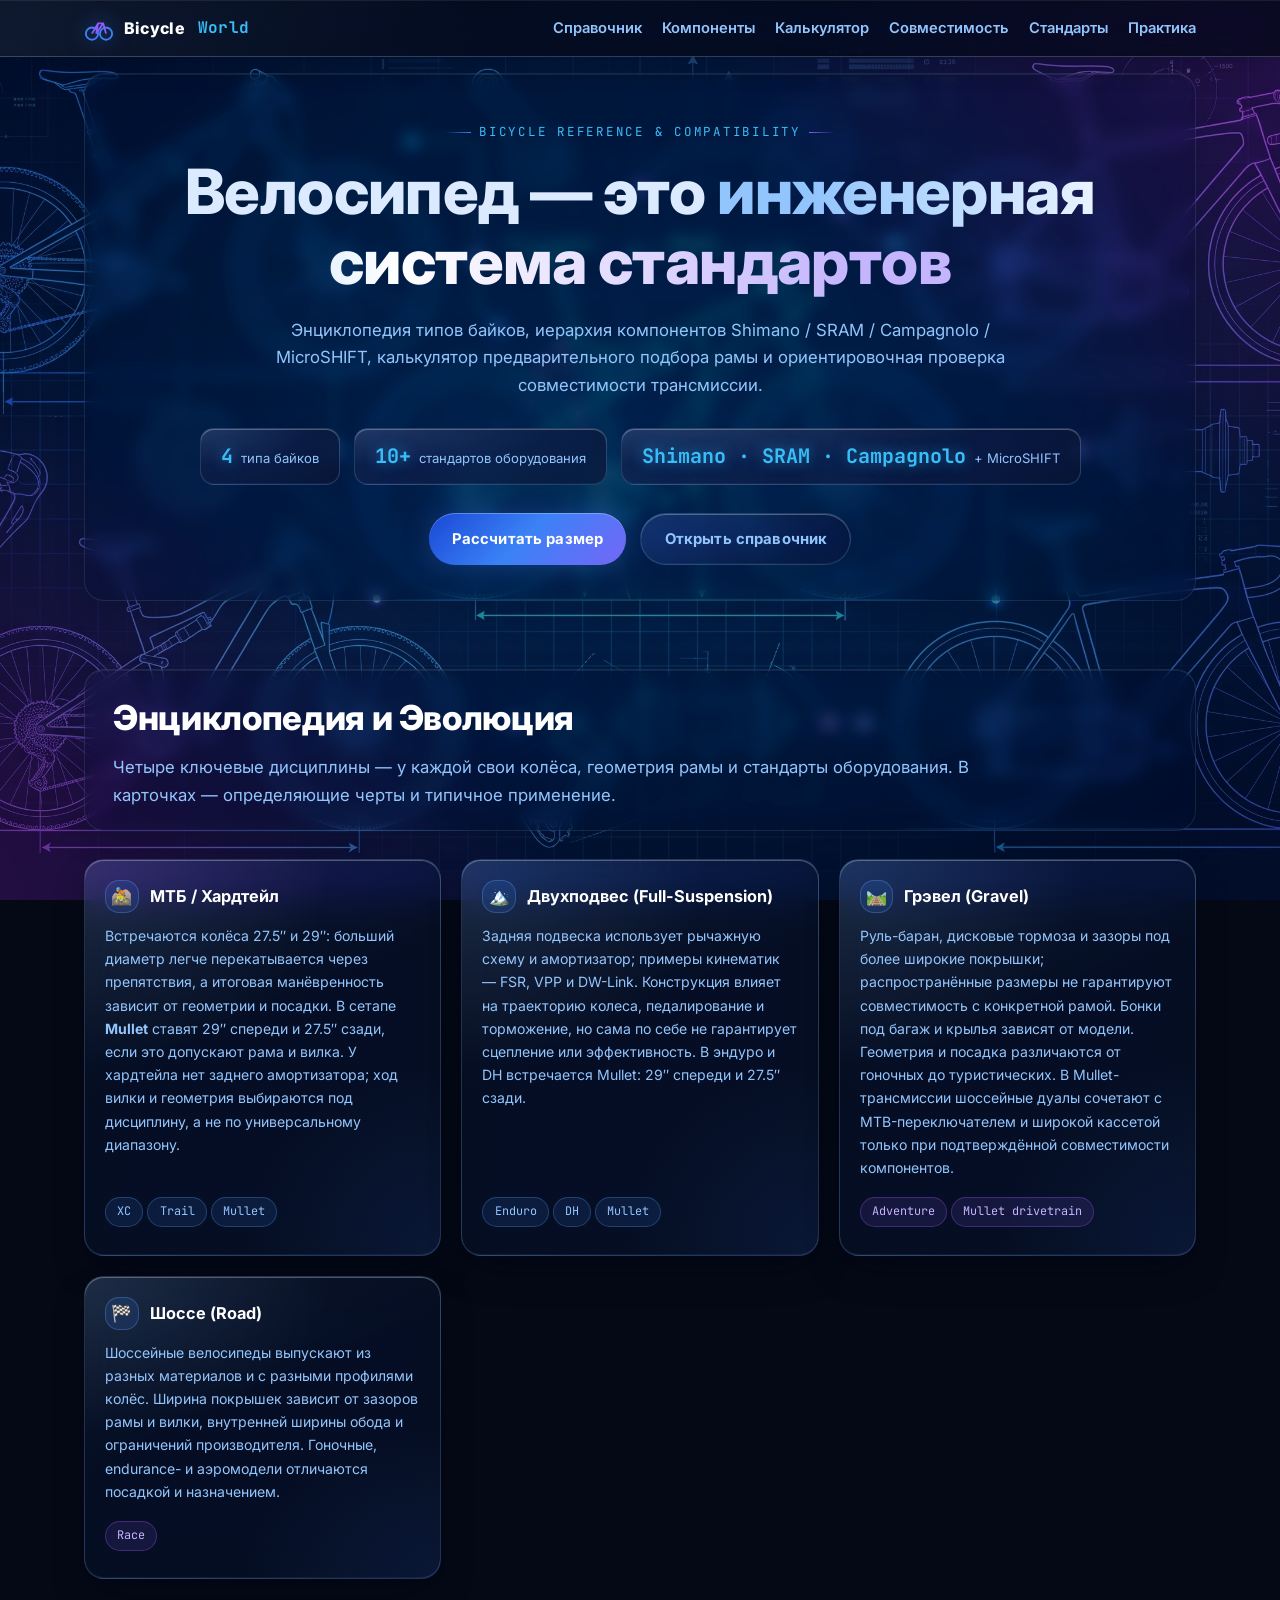
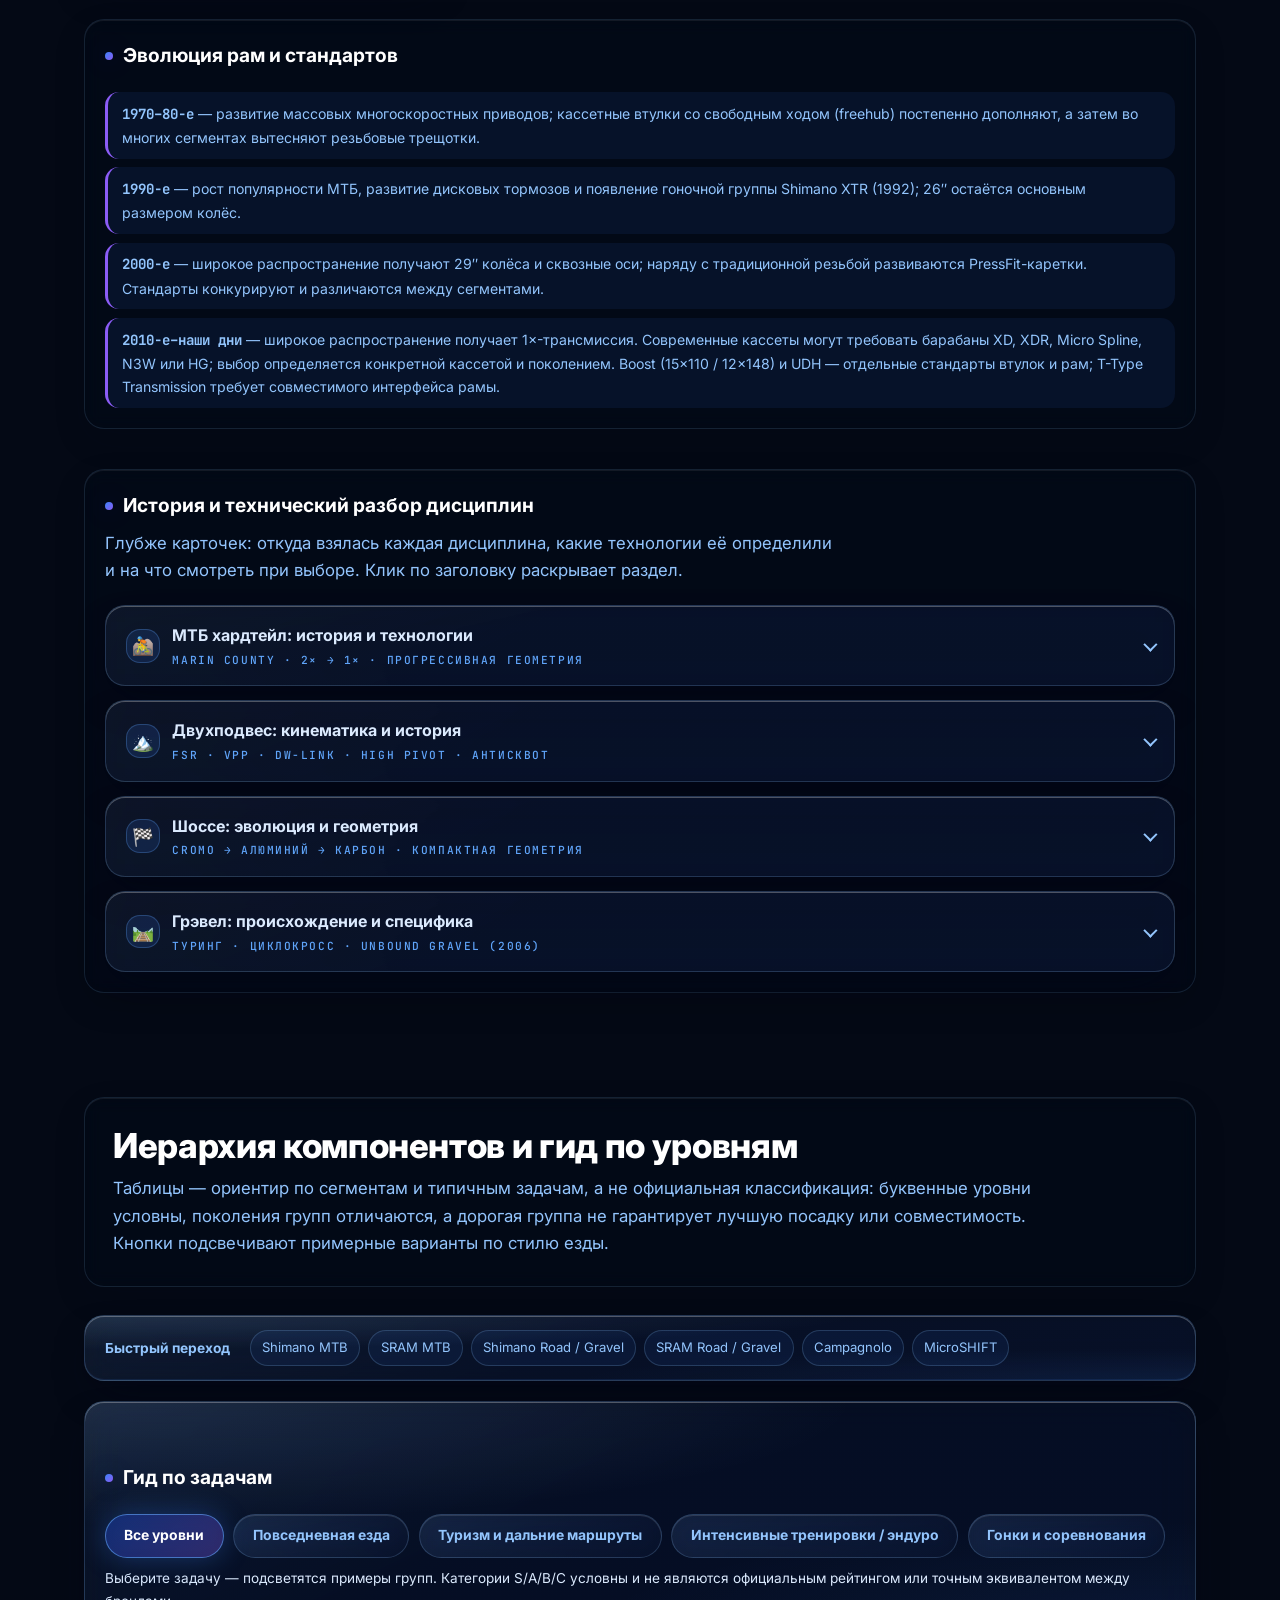
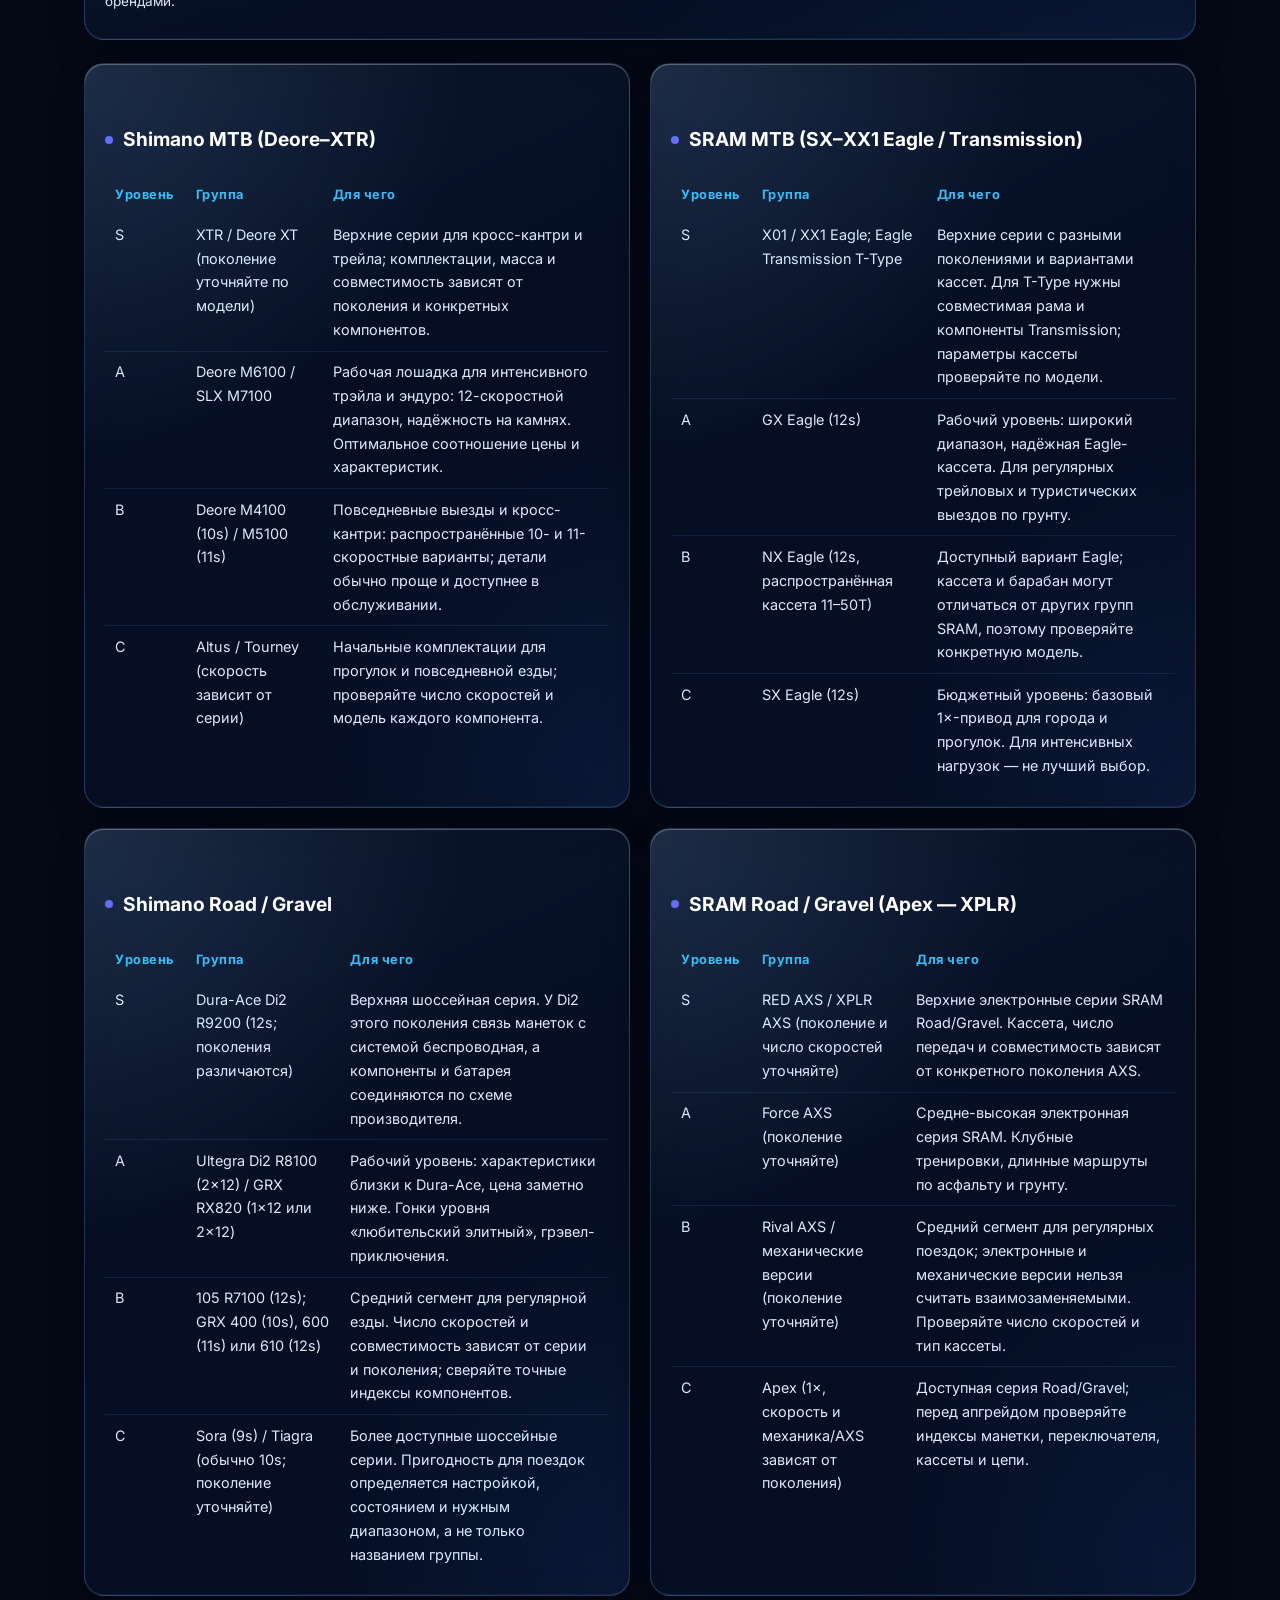
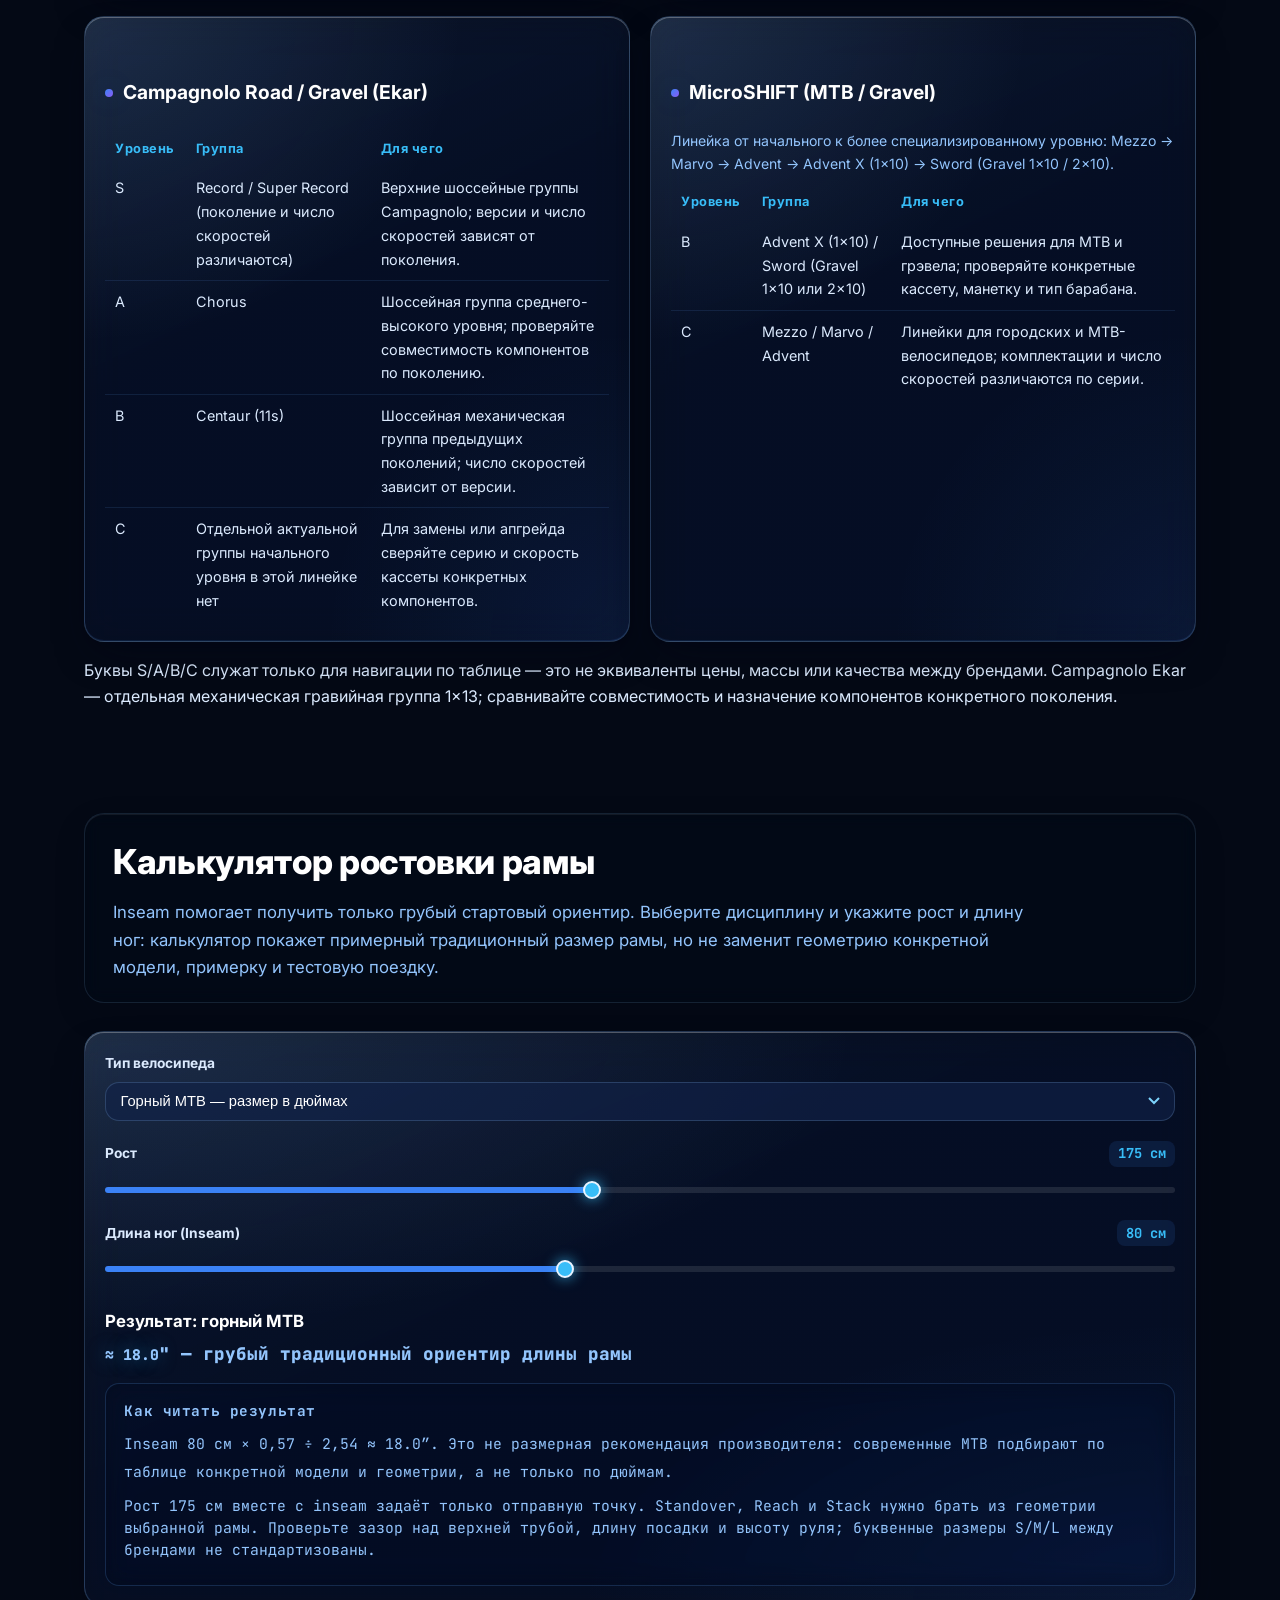
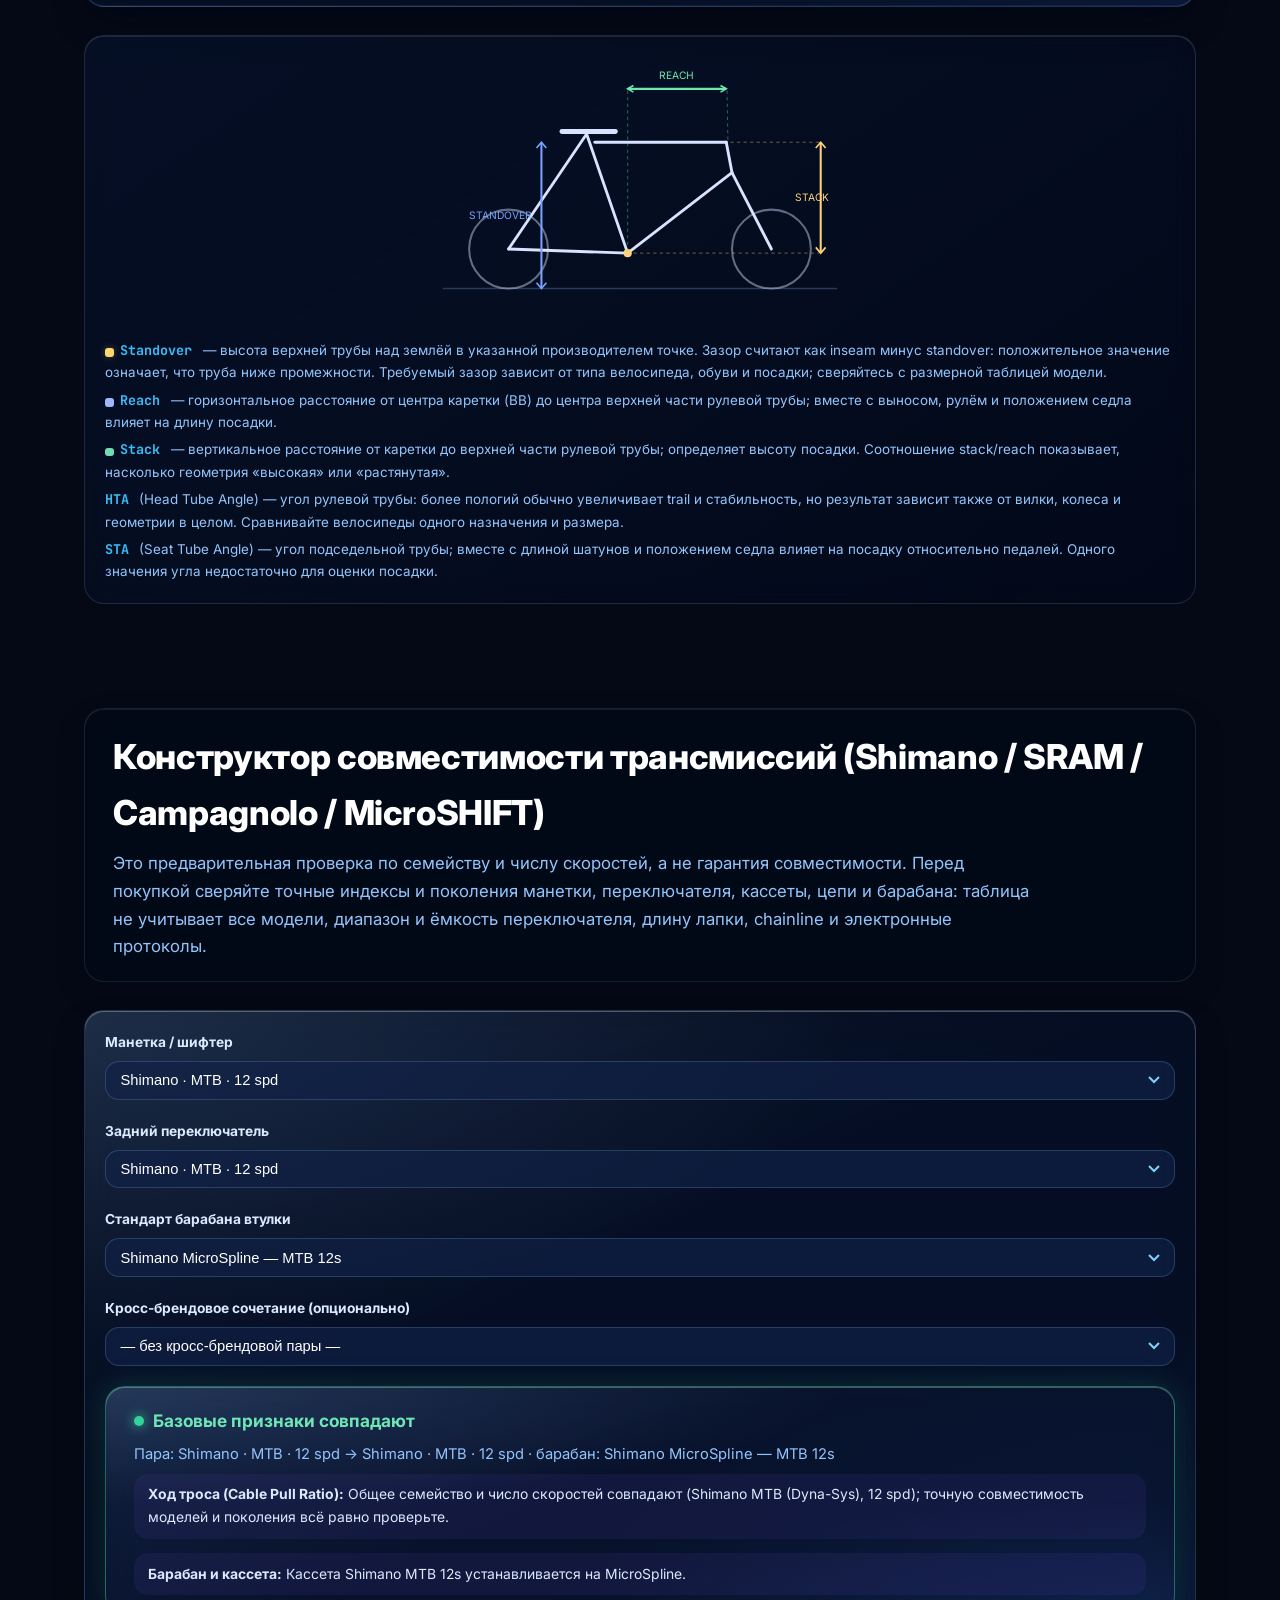
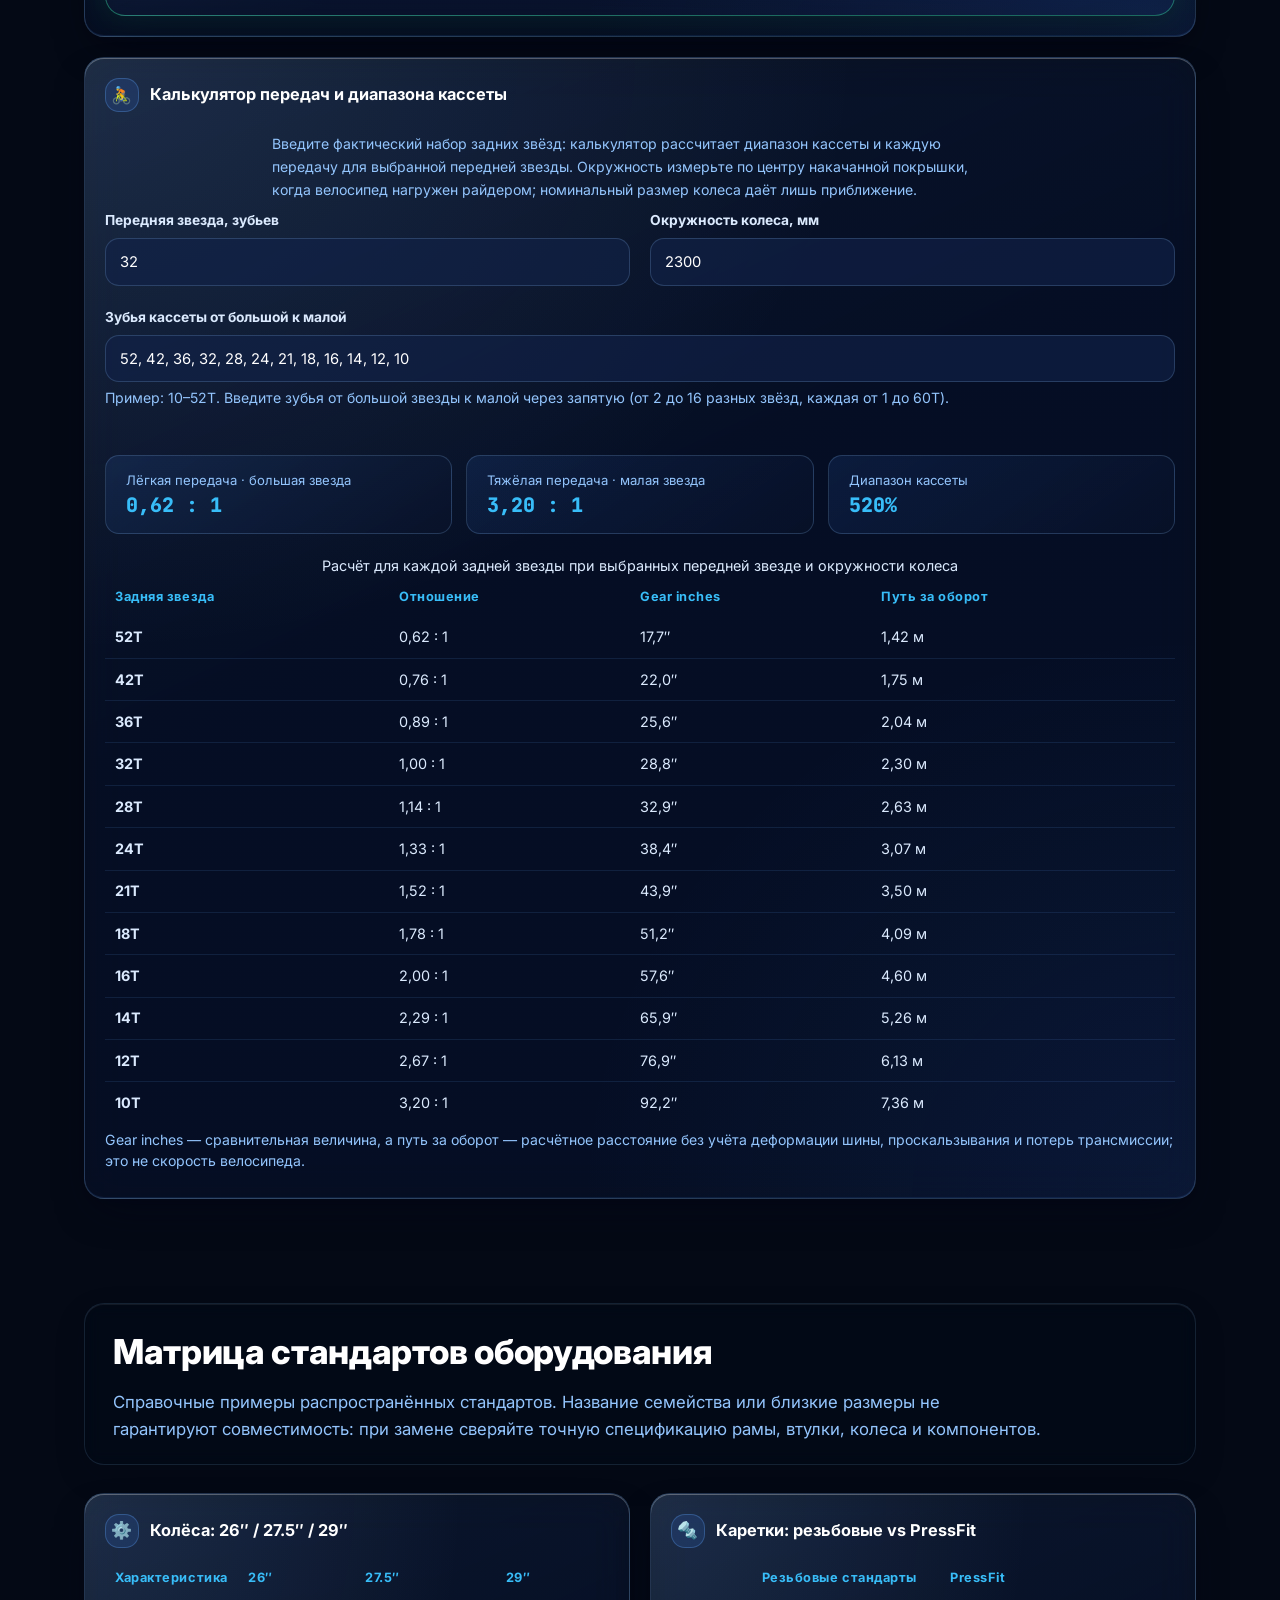
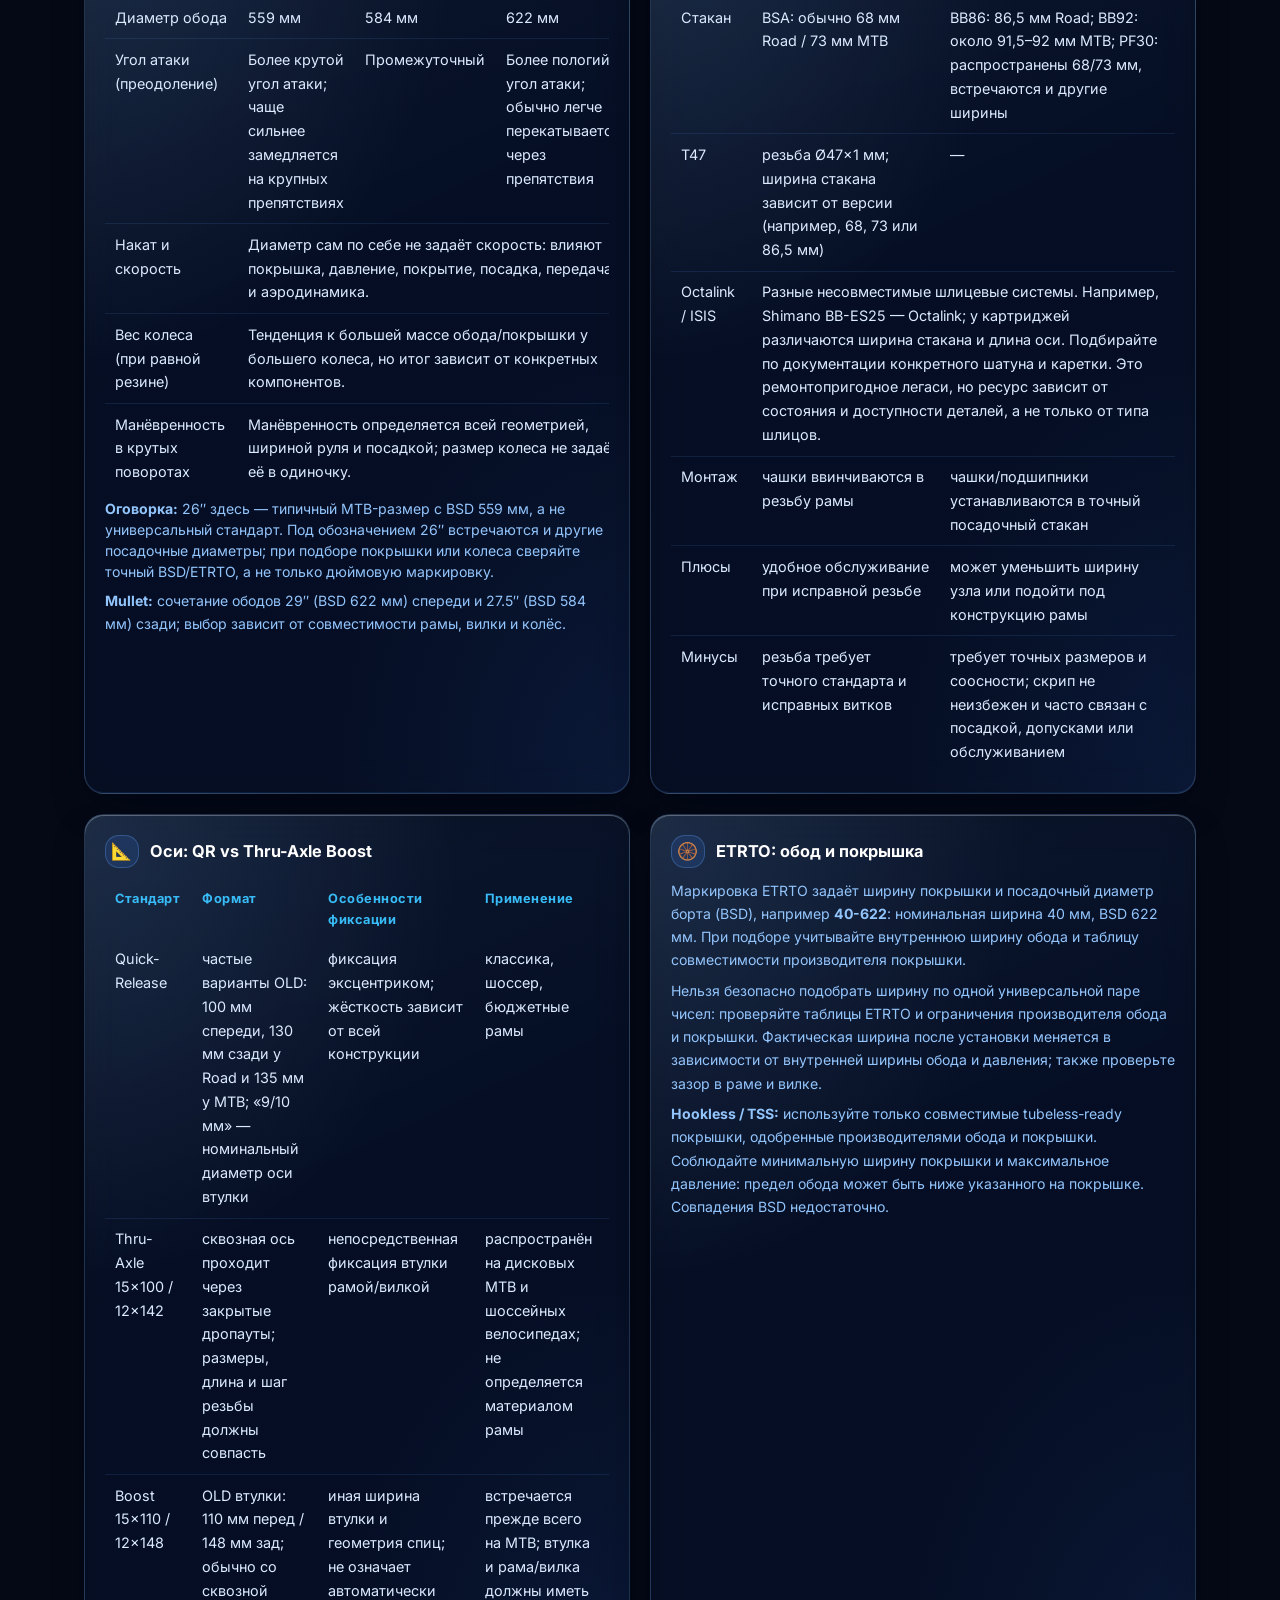
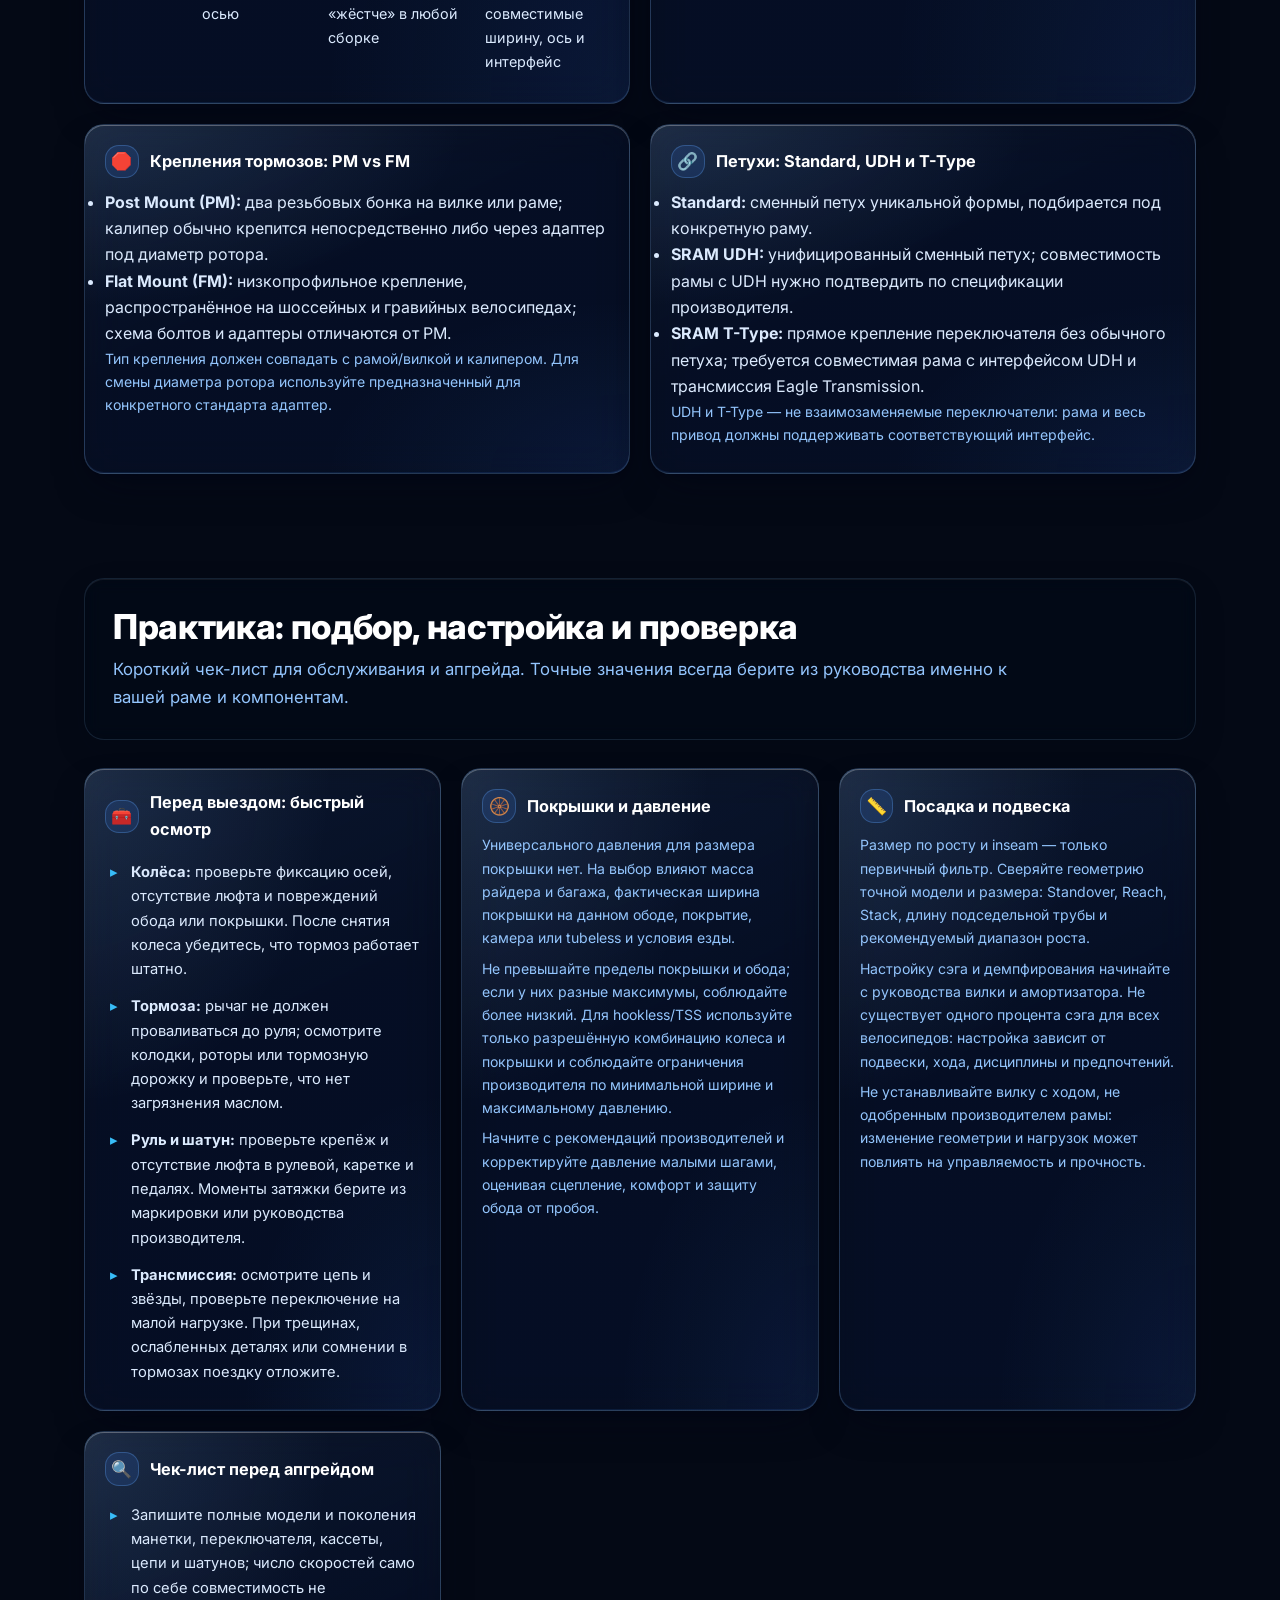
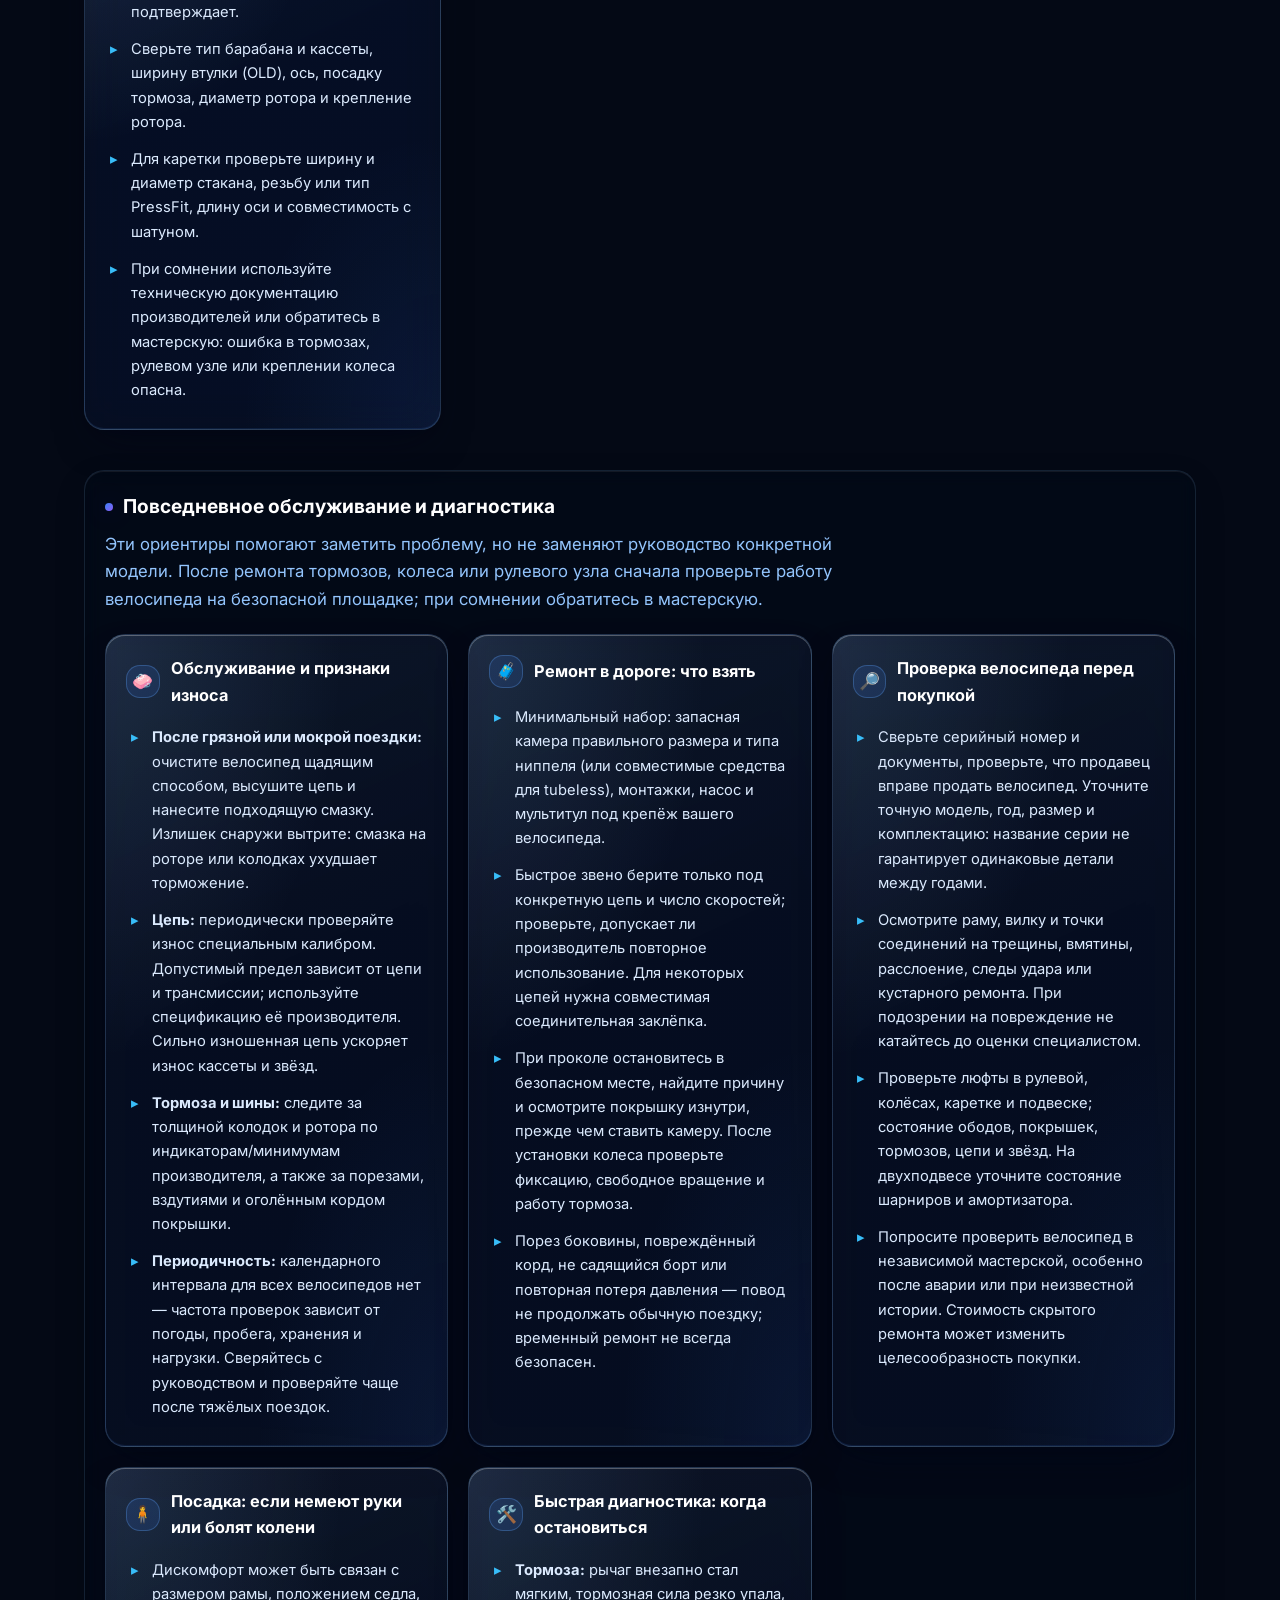
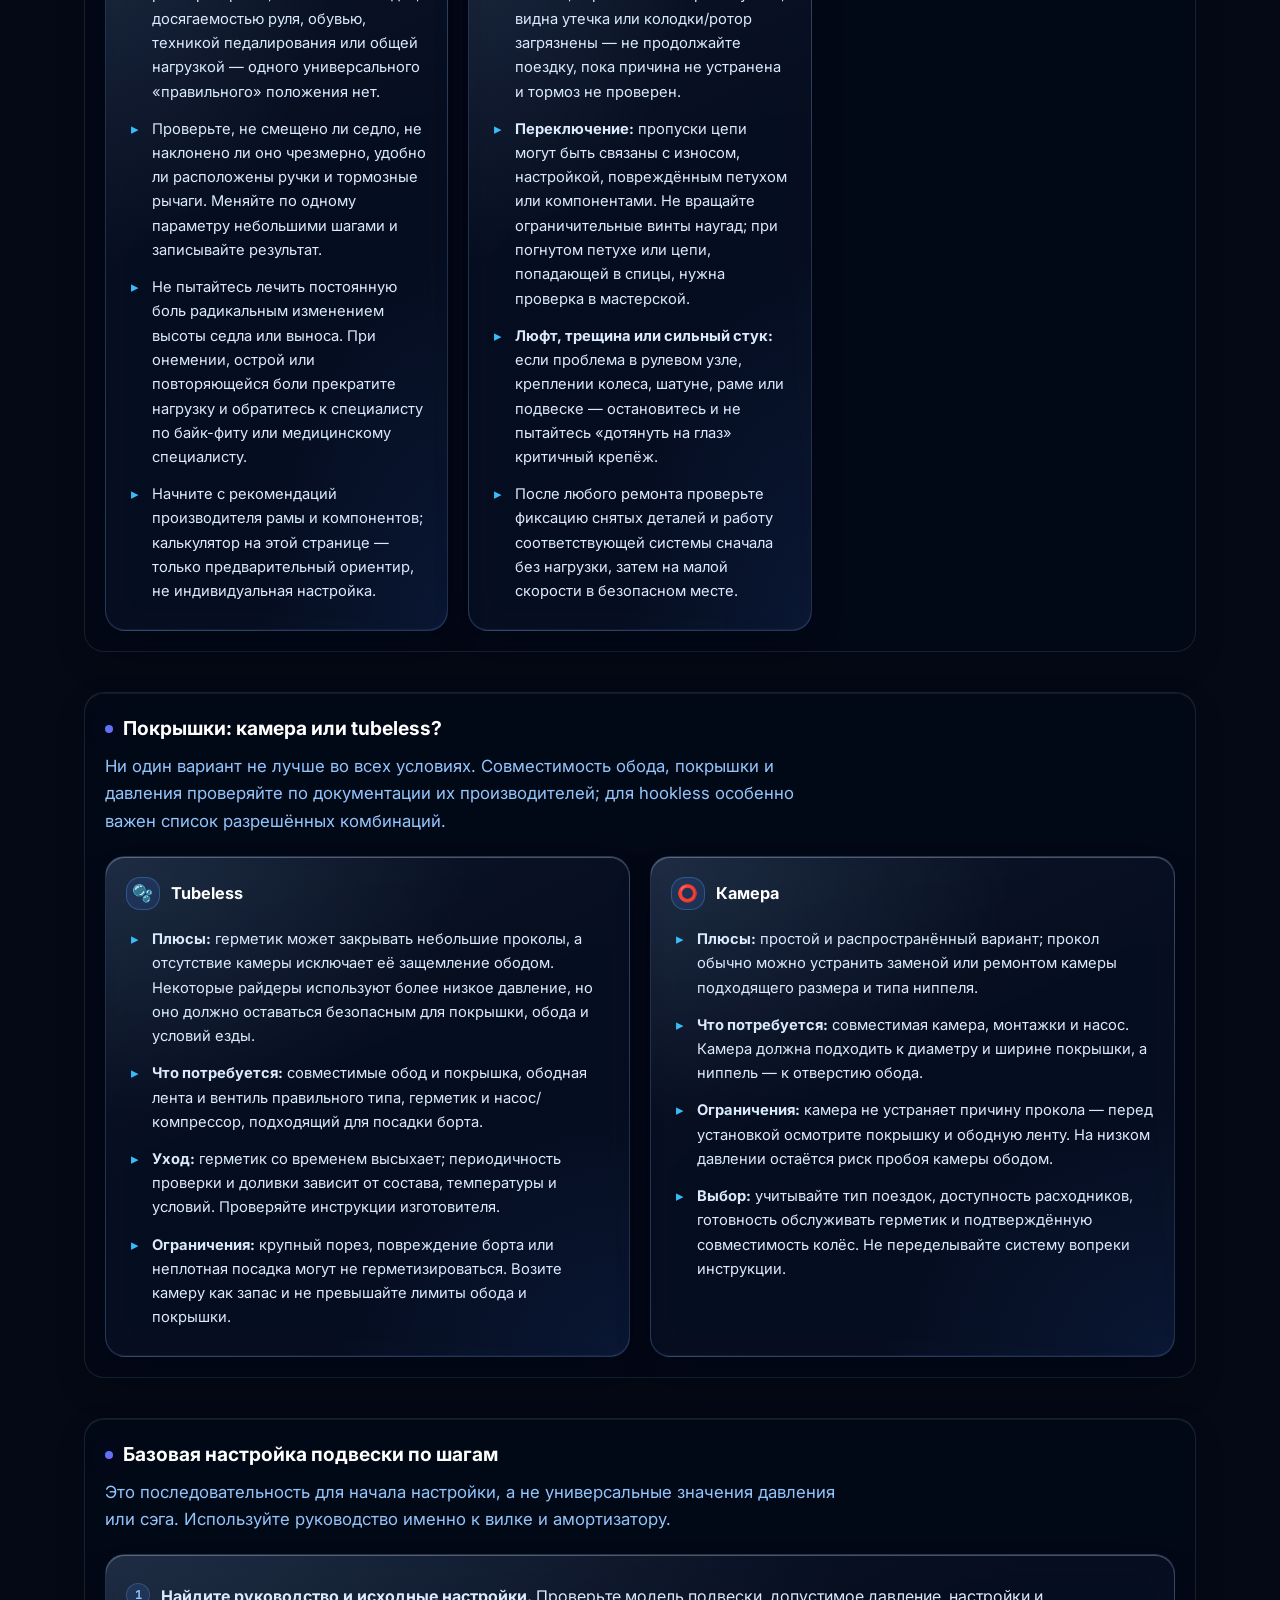
==== commit 35d94d13: "UP button added" ====
--- a/index.html
+++ b/index.html
@@ -1332,7 +1332,7 @@
             логотипы являются зарегистрированными торговыми марками их правообладателей.</p>
     </footer>
 
-    <button id="scrollTop" class="scroll-top" aria-label="Вернуться наверх">↑</button>
+    <button id="scrollTop" class="scroll-top" type="button" aria-label="Вернуться наверх">↑</button>
 
     <script src="script.js"></script>
 </body>
--- a/style.css
+++ b/style.css
@@ -109,14 +109,22 @@
             min-height: 100vh;
             isolation: isolate;
             background-color: var(--bg-primary);
+        }
+
+        body::before {
+            content: "";
+            position: fixed;
+            inset: 0;
+            z-index: -1;
+            pointer-events: none;
+            background-color: var(--bg-primary);
             background-image:
                 radial-gradient(90rem 60rem at 12% -10%, var(--bg-glow-blue), transparent 60%),
                 radial-gradient(80rem 55rem at 108% 115%, var(--bg-glow-violet), transparent 55%);
-            background-attachment: fixed;
         }
 
         @media (min-width: 1280px) and (max-width: 1919px) {
-            body {
+            body::before {
                 background-image:
                     linear-gradient(rgba(4, 9, 21, .3), rgba(4, 9, 21, .42)),
                     url("img/Desctop.jpeg");
@@ -127,7 +135,7 @@
         }
 
         @media (min-width: 681px) and (max-width: 1279px) and (orientation: landscape) {
-            body {
+            body::before {
                 background-image:
                     linear-gradient(rgba(4, 9, 21, .34), rgba(4, 9, 21, .46)),
                     url("img/Tab-horisontal.jpeg");
@@ -138,7 +146,7 @@
         }
 
         @media (min-width: 681px) and (max-width: 1279px) and (orientation: portrait) {
-            body {
+            body::before {
                 background-image:
                     linear-gradient(rgba(4, 9, 21, .34), rgba(4, 9, 21, .46)),
                     url("img/Tab-vertical.jpeg");
@@ -149,7 +157,7 @@
         }
 
         @media (max-width: 680px) {
-            body {
+            body::before {
                 background-image:
                     linear-gradient(rgba(4, 9, 21, .38), rgba(4, 9, 21, .5)),
                     url("img/Mobile.jpeg");
@@ -1961,8 +1969,8 @@
             border: 1px solid var(--border-glass);
             border-radius: var(--radius-pill);
             background:
-                radial-gradient(circle at 30% 20%, rgba(191, 219, 254, .2), transparent 48%),
-                linear-gradient(145deg, rgba(37, 99, 235, .34), rgba(30, 41, 90, .42) 58%, rgba(91, 33, 182, .32));
+                radial-gradient(circle at 30% 20%, rgba(191, 219, 254, .16), transparent 48%),
+                linear-gradient(145deg, rgba(37, 99, 235, .28), rgba(30, 41, 90, .36) 58%, rgba(91, 33, 182, .26));
             color: var(--text-white);
             box-shadow: var(--shadow-glass), var(--rim-top);
             backdrop-filter: blur(24px) saturate(190%) brightness(1.12);
@@ -1972,7 +1980,8 @@
             pointer-events: none;
             transform: translateY(12px);
             transition: opacity var(--trans-normal), transform var(--trans-normal),
-                visibility 0s linear .32s, border-color var(--trans-normal), box-shadow var(--trans-normal);
+                visibility 0s linear .32s, border-color var(--trans-normal), box-shadow var(--trans-normal),
+                filter var(--trans-fast);
         }
 
         .scroll-top.is-visible {
@@ -1981,10 +1990,23 @@
             pointer-events: auto;
             transform: none;
             transition: opacity var(--trans-normal), transform var(--trans-normal),
-                visibility 0s, border-color var(--trans-normal), box-shadow var(--trans-normal);
+                visibility 0s, border-color var(--trans-normal), box-shadow var(--trans-normal),
+                filter var(--trans-fast);
         }
 
         .scroll-top:hover {
             border-color: var(--border-glass-hover);
-            box-shadow: var(--shadow-neon-blue), var(--shadow-glass), var(--rim-top);
-        }
+            filter: brightness(1.12);
+        }
+
+        .scroll-top:active {
+            transform: scale(.92);
+            filter: brightness(.92);
+            box-shadow: inset 0 2px 6px rgba(2, 6, 23, .42), var(--shadow-glass);
+        }
+
+        @media (prefers-reduced-motion: reduce) {
+            .scroll-top {
+                transition: none;
+            }
+        }
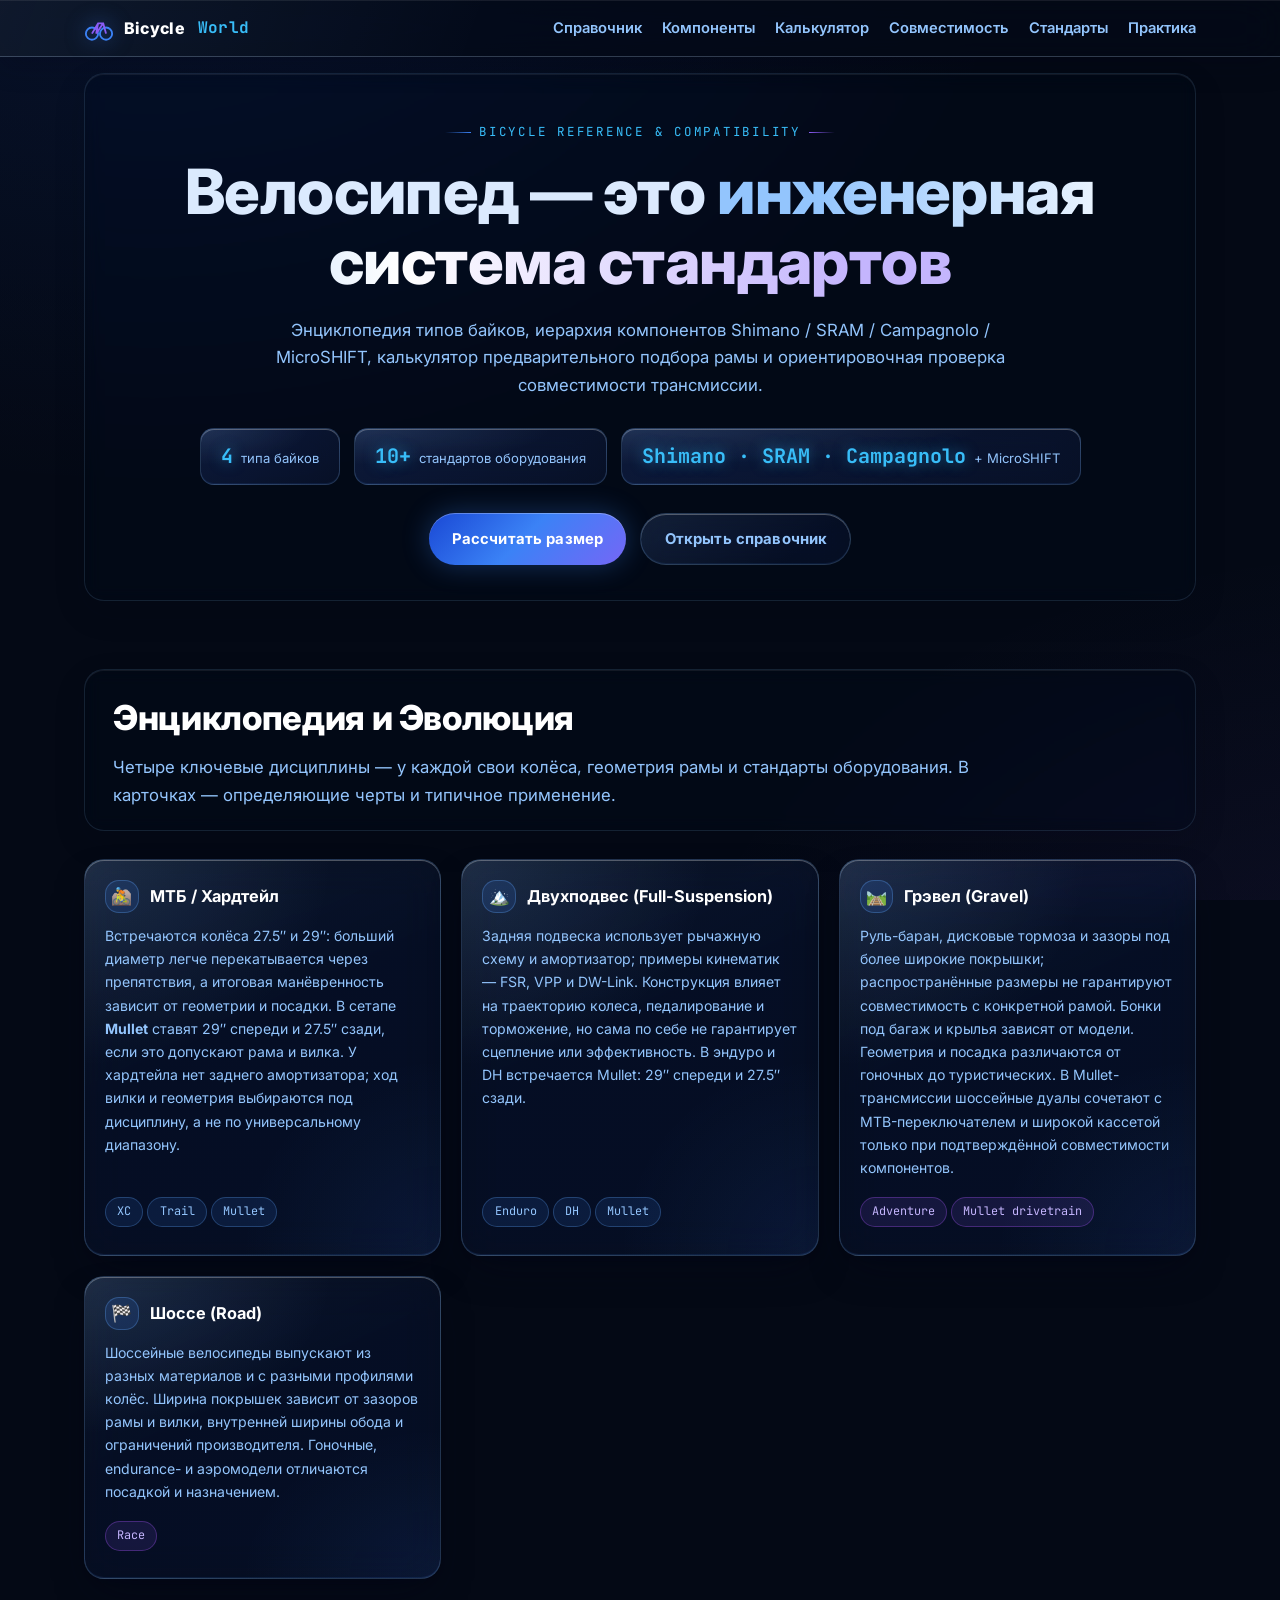
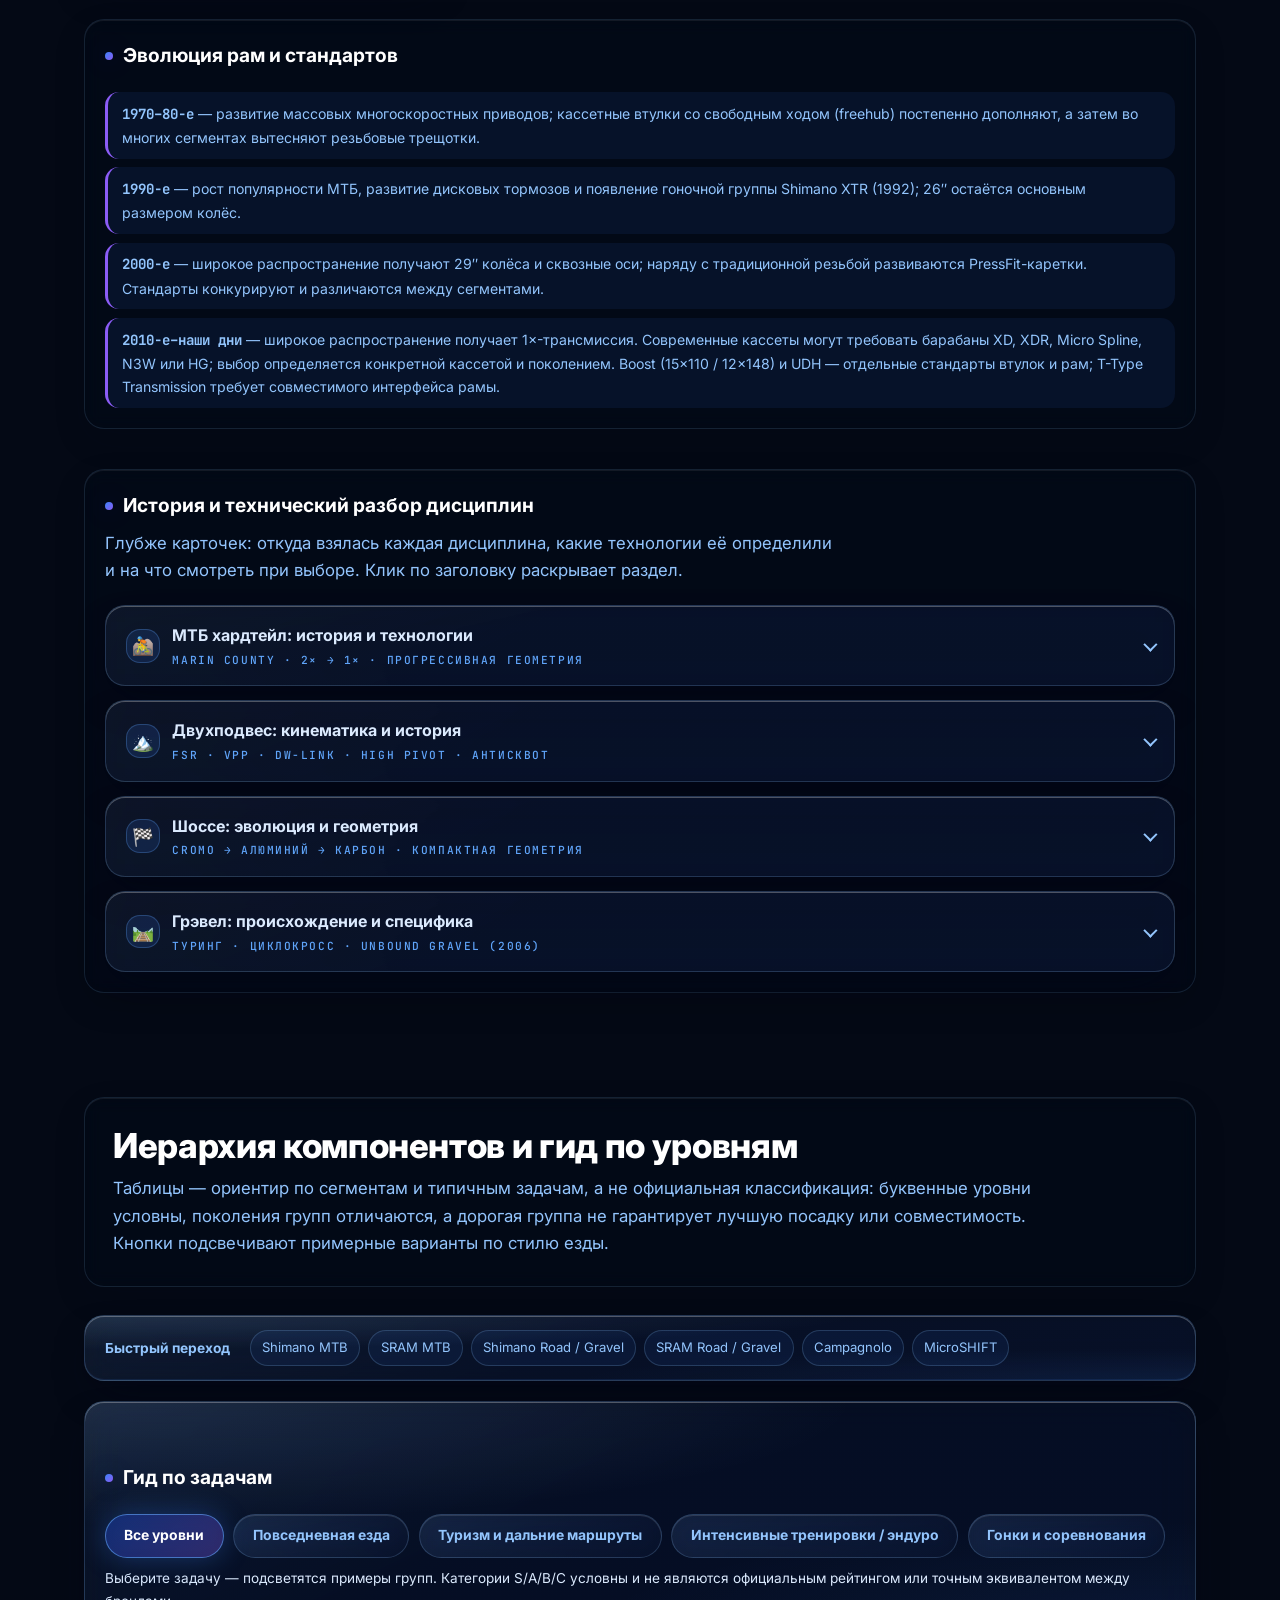
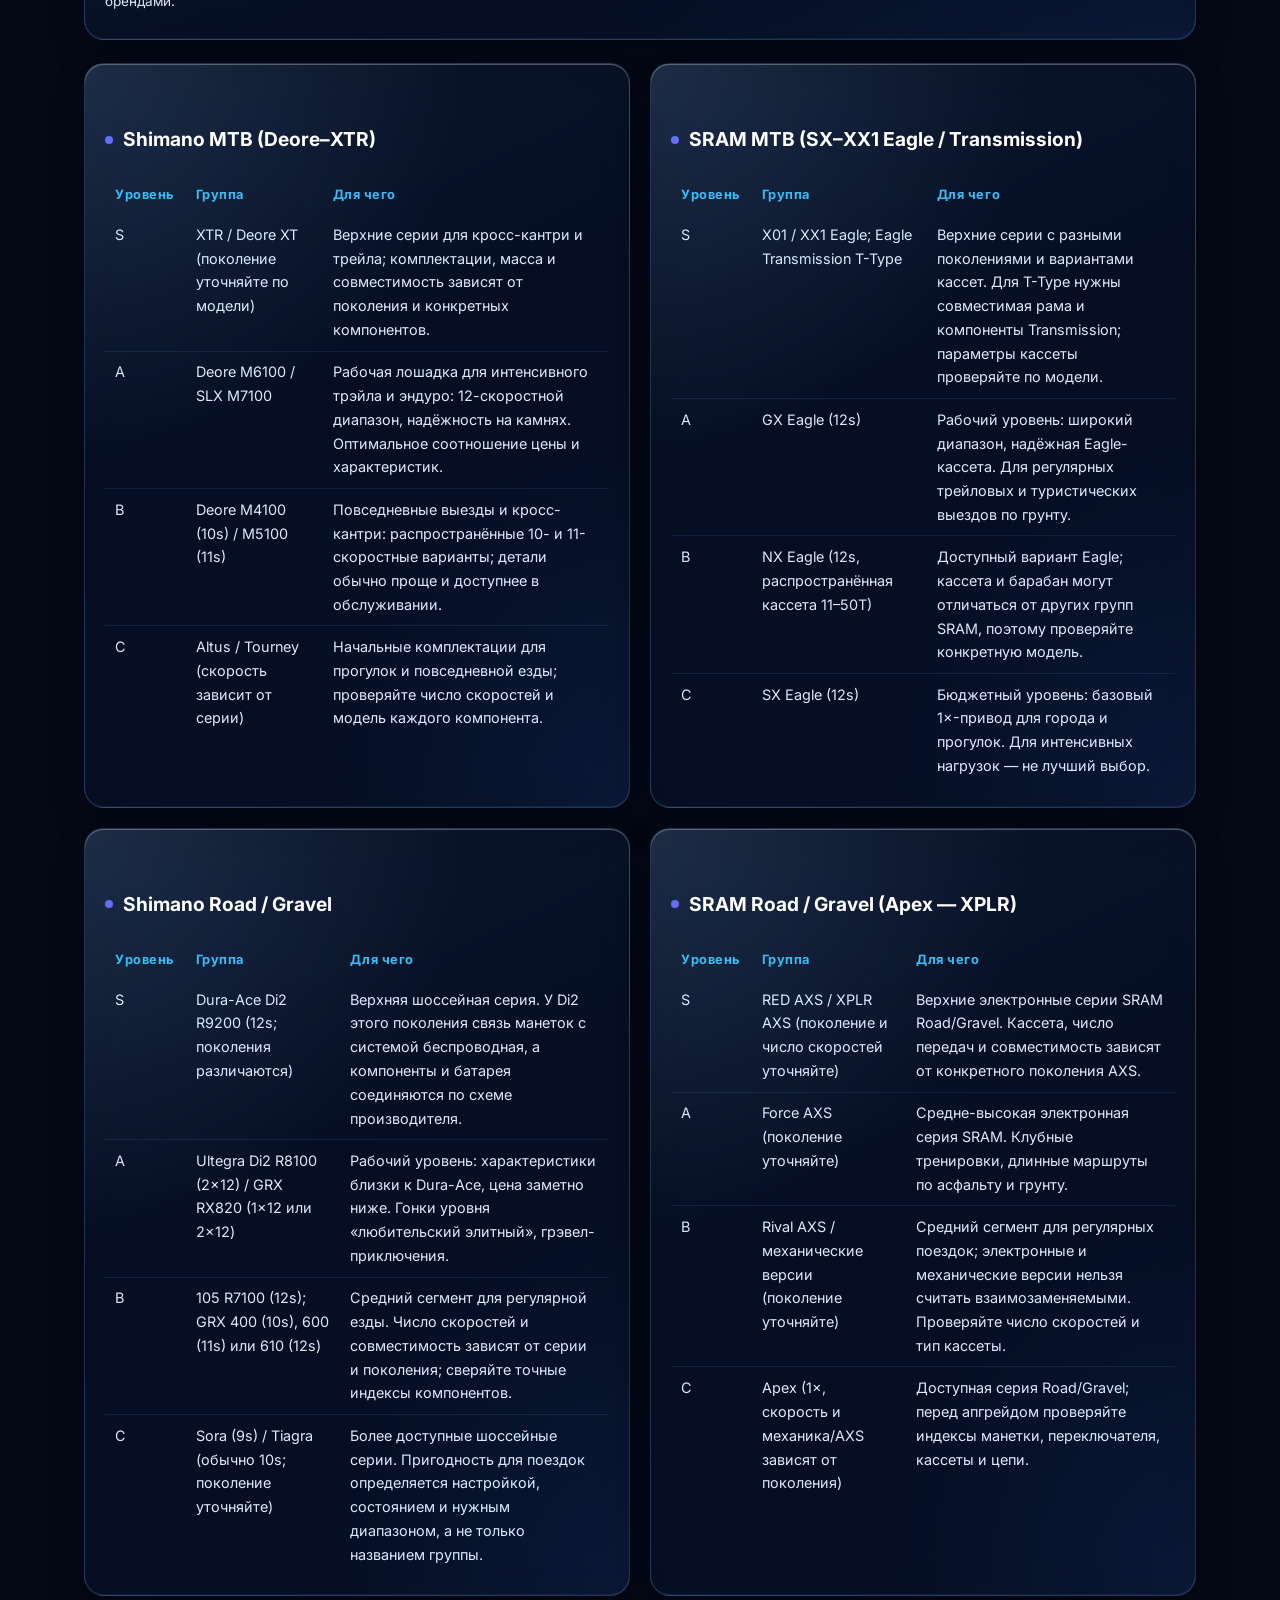
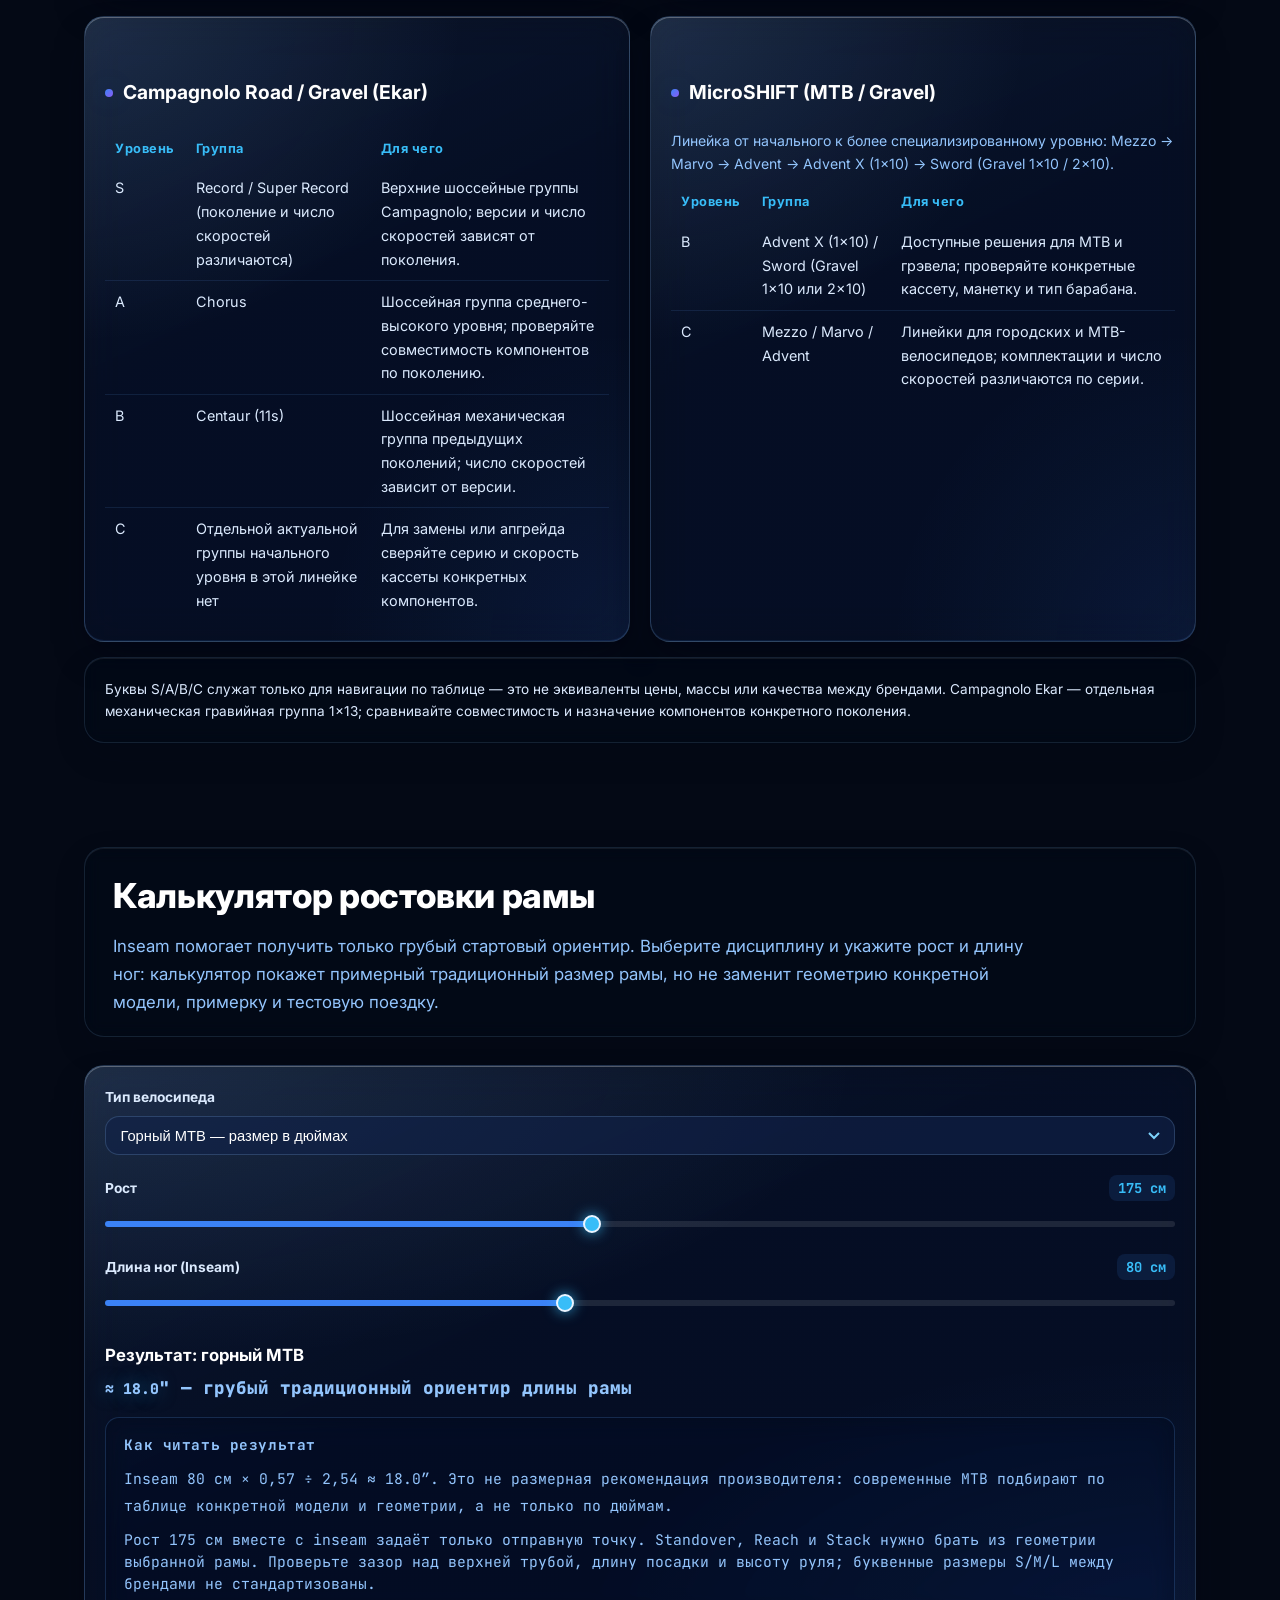
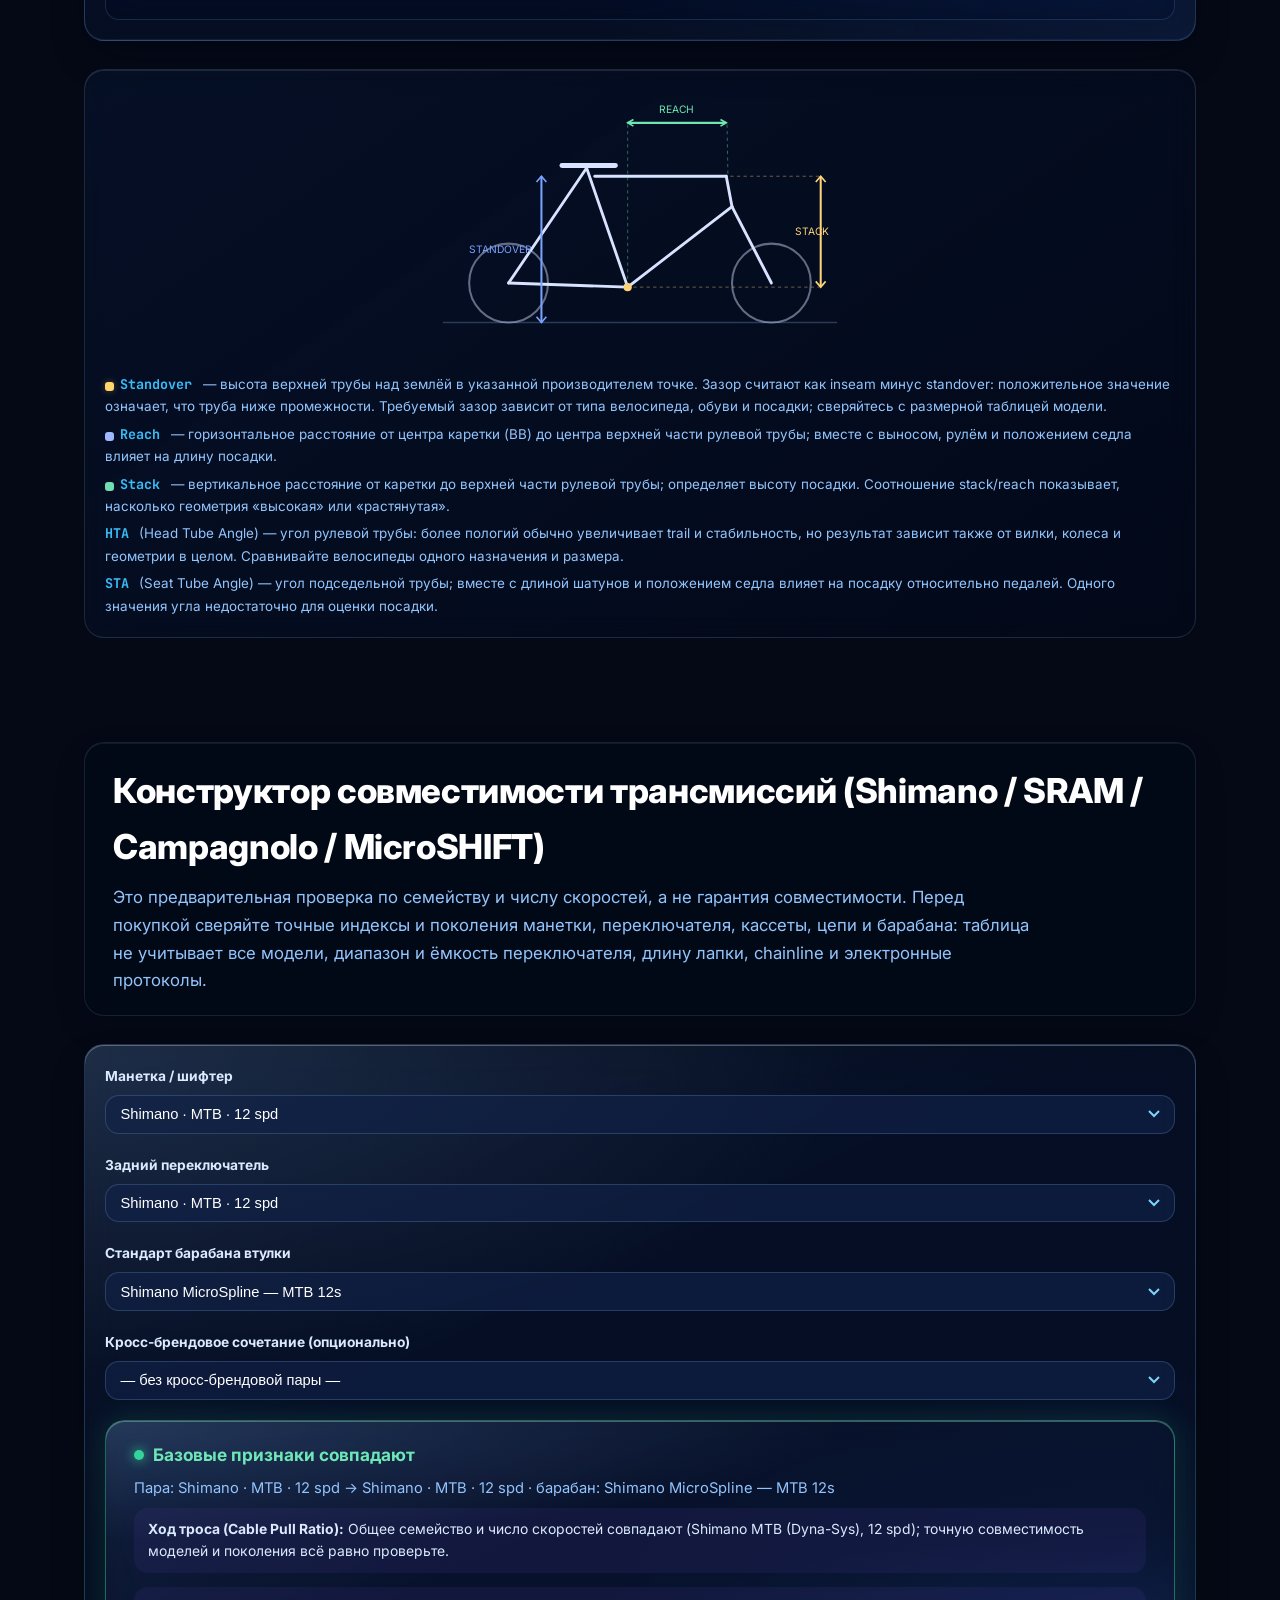
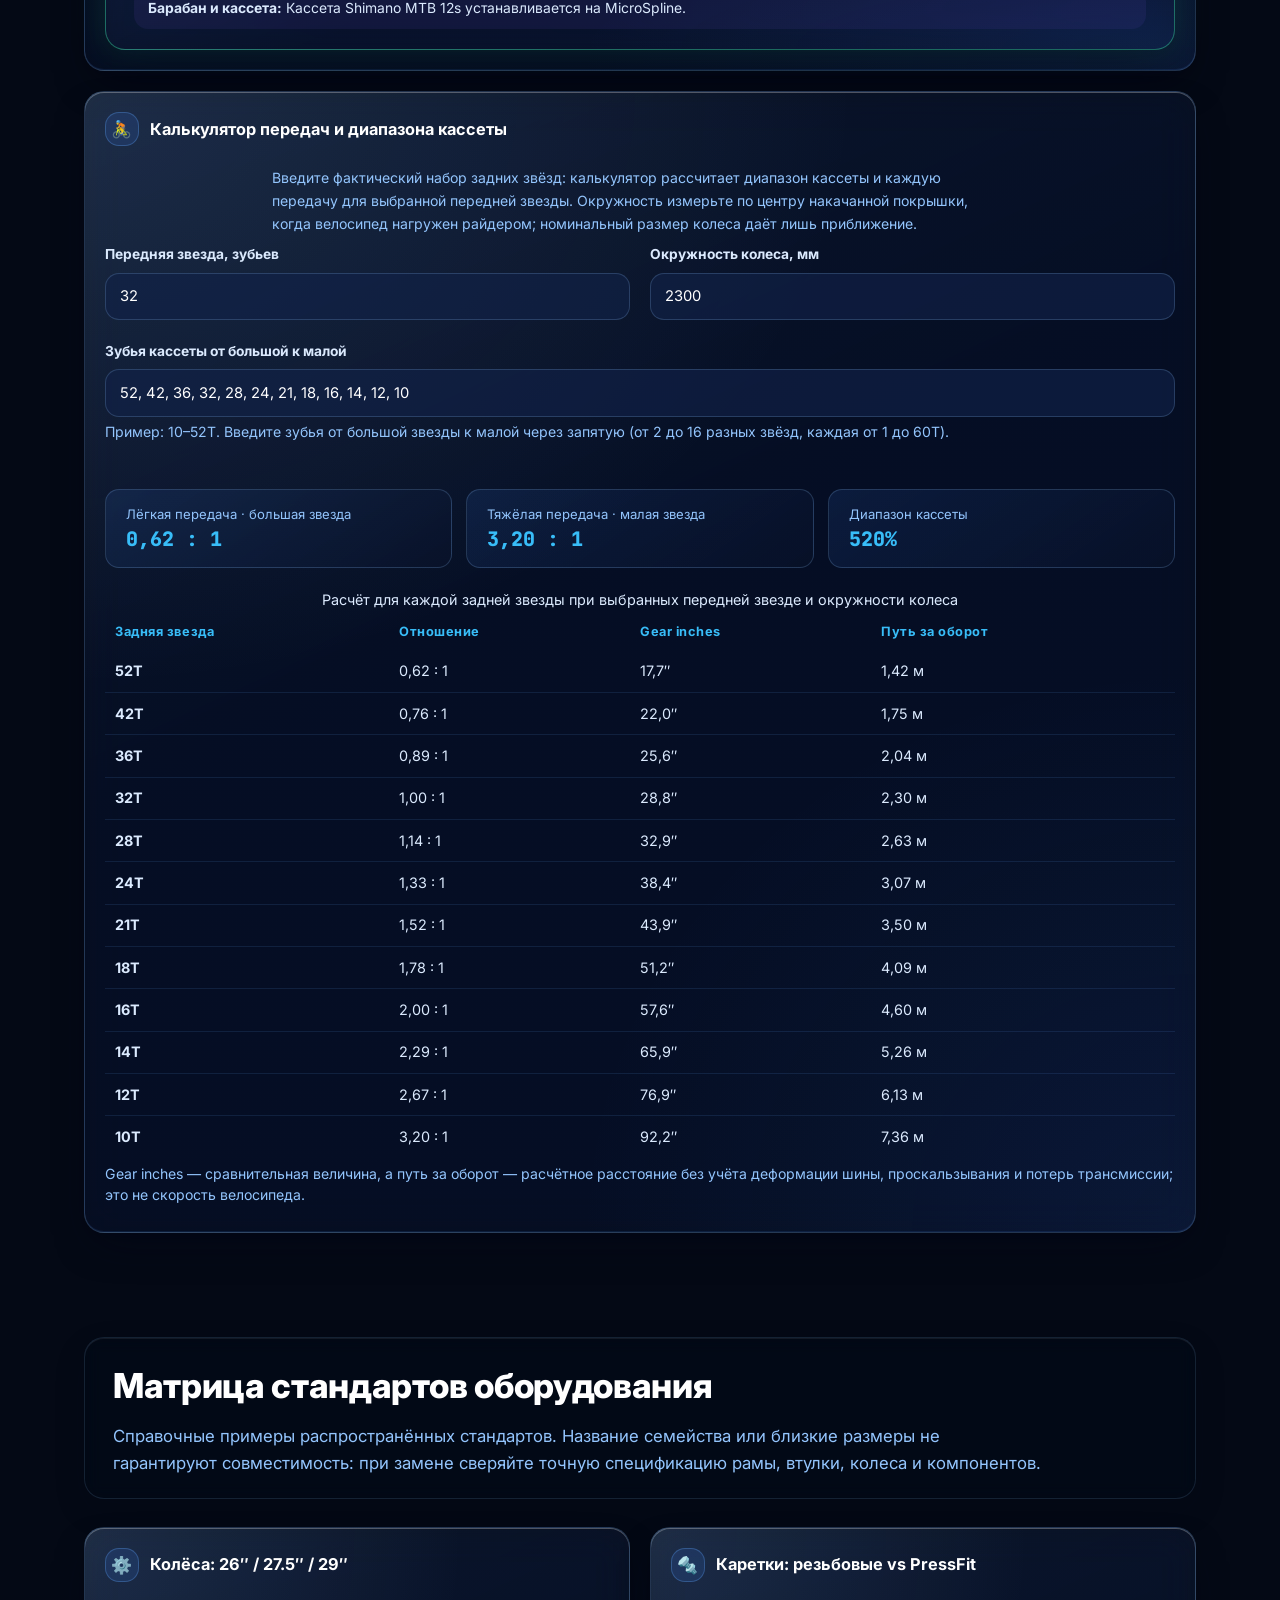
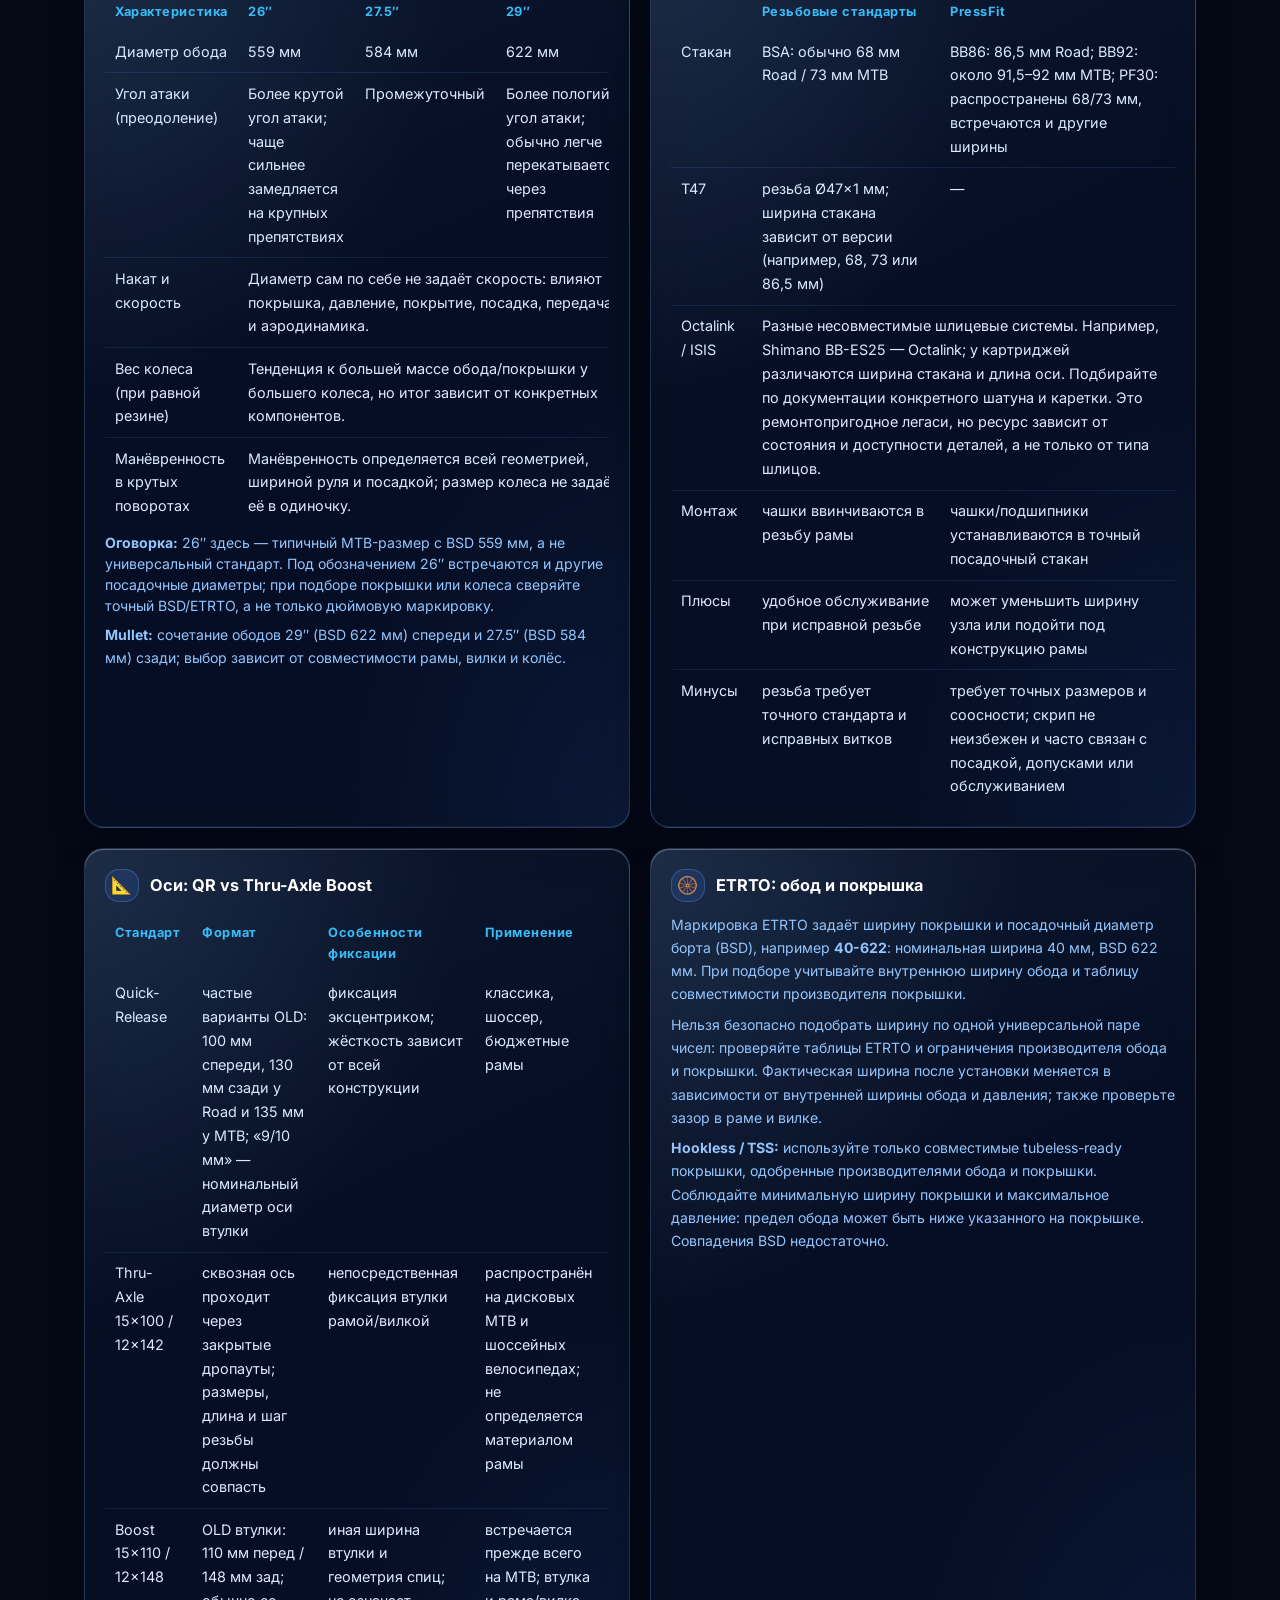
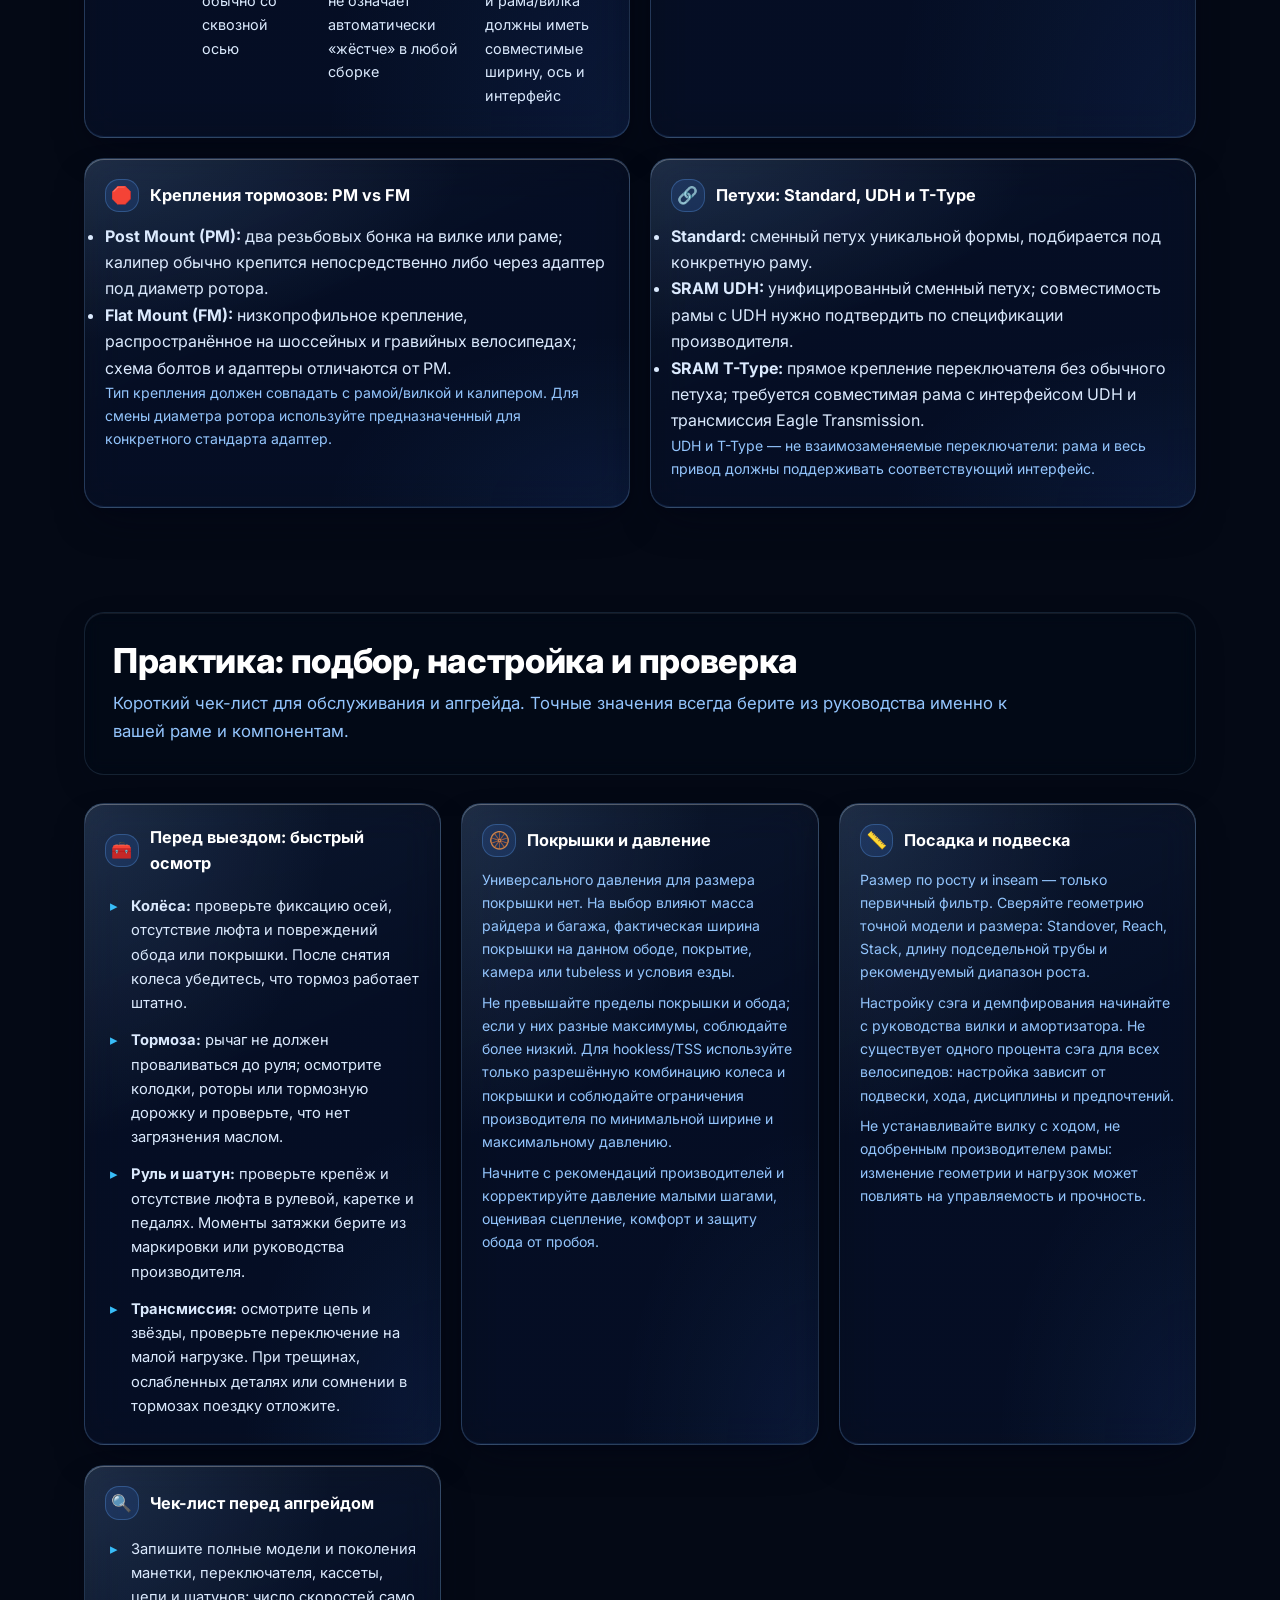
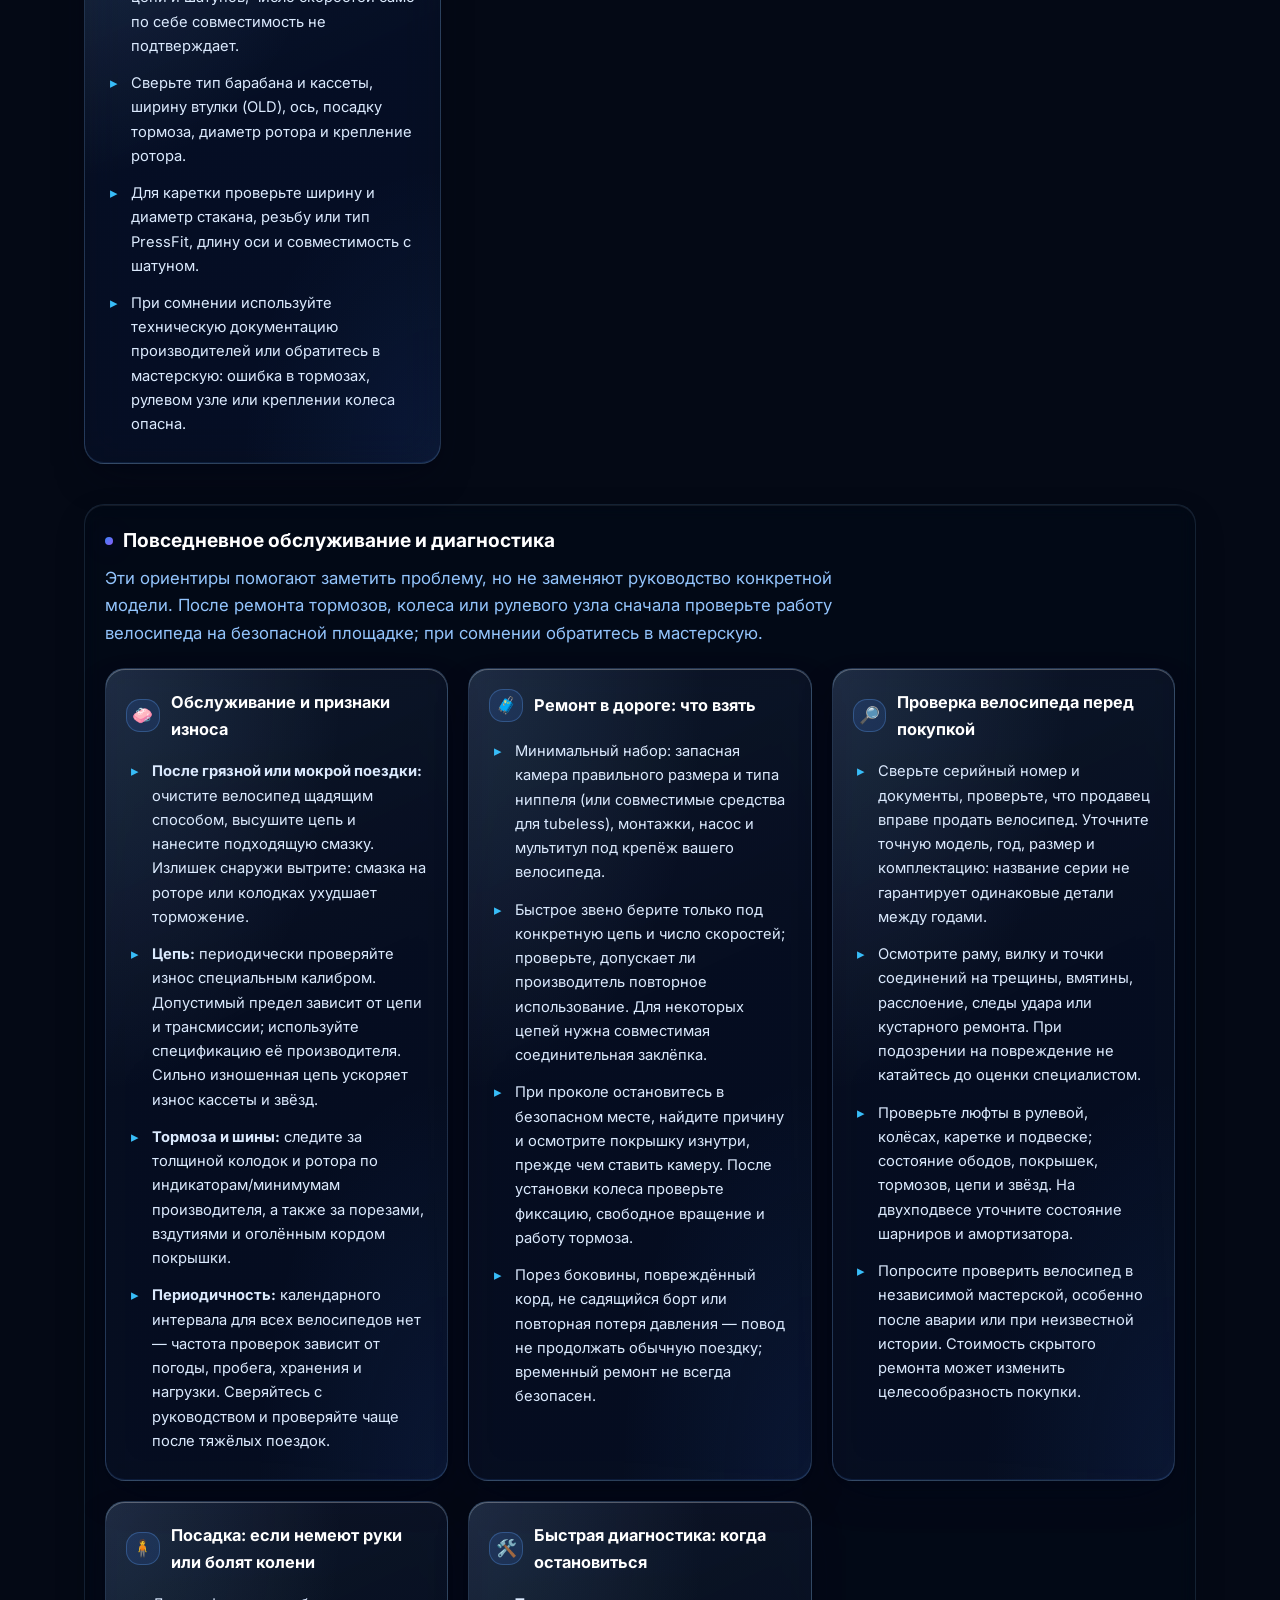
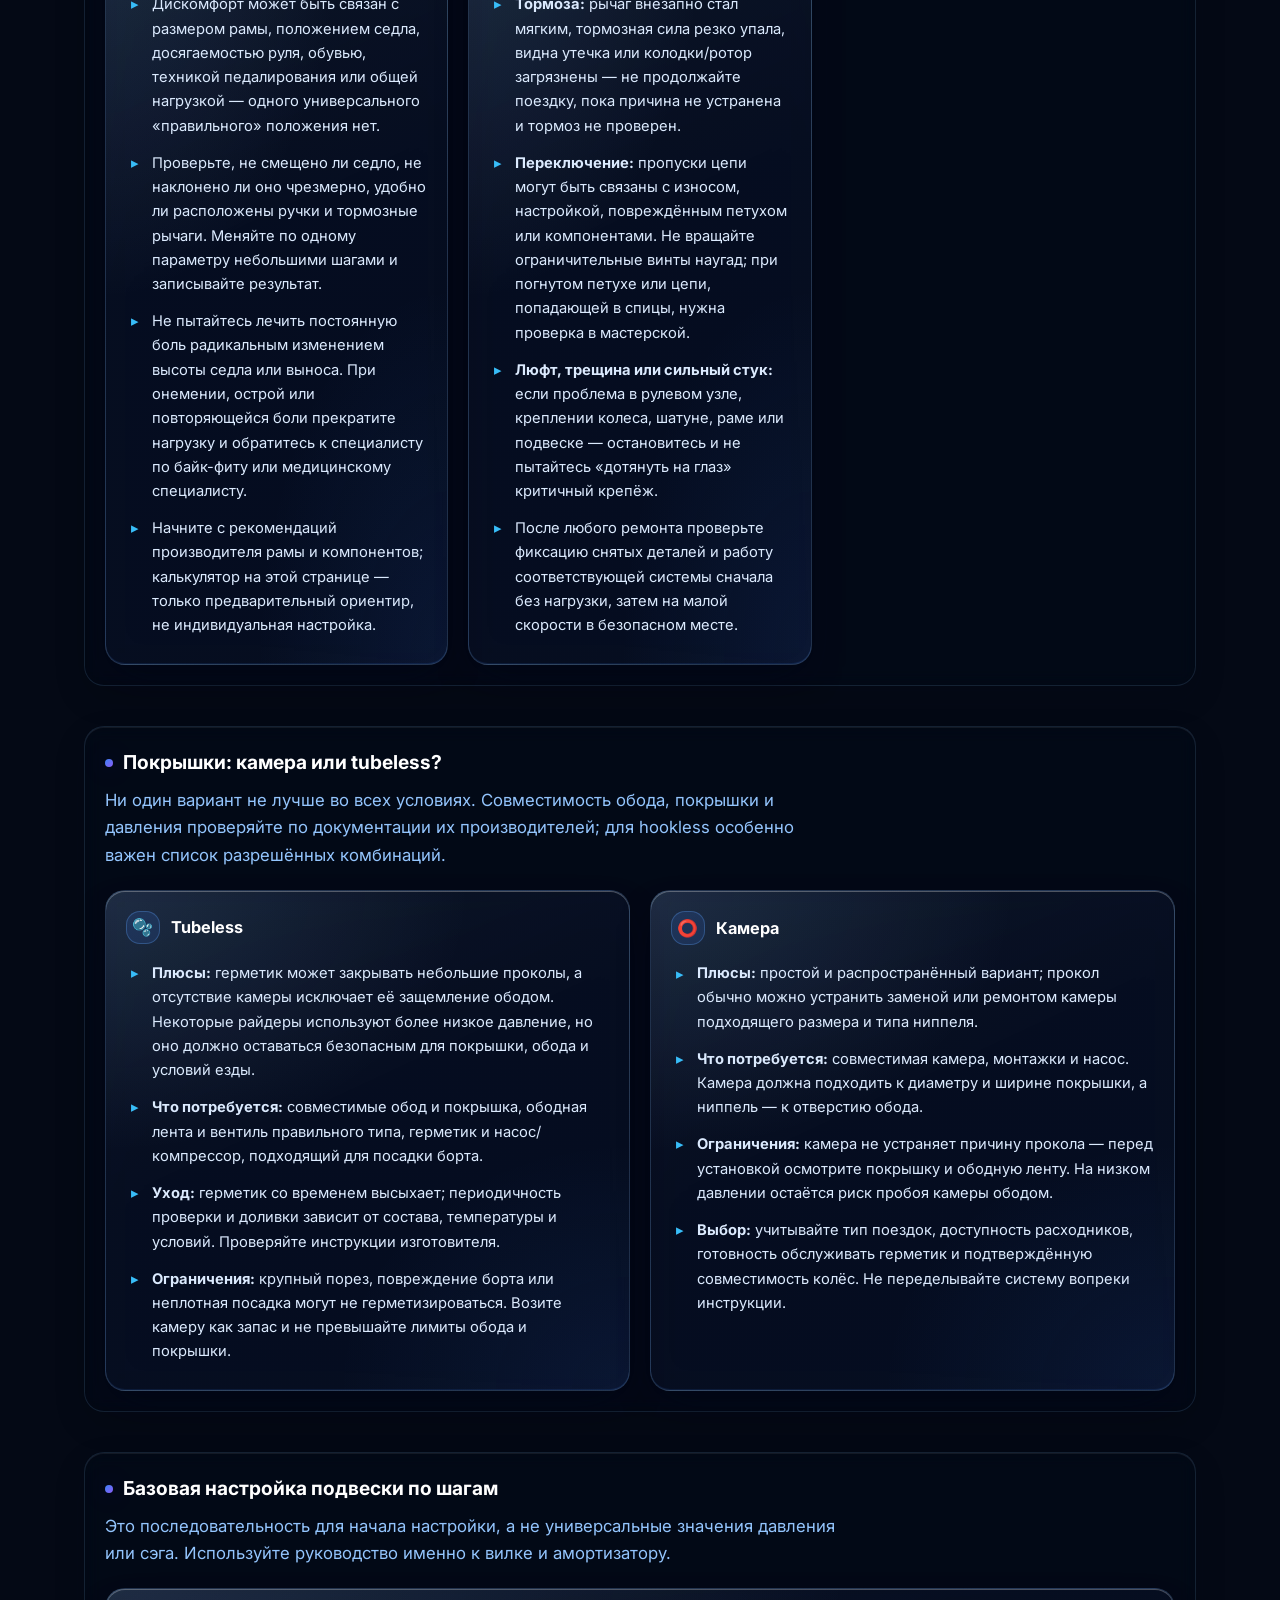
==== commit 8c77cd3d: "New feature: Implemented responsive design for mobile devices" ====
--- a/index.html
+++ b/index.html
@@ -18,6 +18,14 @@
 </head>
 
 <body>
+    <div class="page-background" aria-hidden="true">
+        <picture>
+            <source media="(min-width: 1280px)" srcset="img/Desctop.jpeg">
+            <source media="(min-width: 681px) and (orientation: landscape)" srcset="img/Tab-horisontal.jpeg">
+            <source media="(min-width: 681px) and (orientation: portrait)" srcset="img/Tab-vertical.jpeg">
+            <img id="pageBackgroundImage" src="img/Mobile.jpeg" alt="" fetchpriority="high" decoding="async">
+        </picture>
+    </div>
     <!-- Старый SVG-фон сохранён для возможного возврата:
     <svg class="bike-wallpaper" aria-hidden="true" focusable="false">
         <defs>
@@ -382,7 +390,7 @@
                 <a href="#tier-microshift">MicroSHIFT</a>
             </div>
         </nav>
-            <div class="card glass" style="margin:0 0 1.4rem">
+            <div class="card glass hierarchy-guide">
                 <h3 class="subhead">Гид по задачам</h3>
                 <div class="guide-btns">
                     <button type="button" class="guide-btn is-on" data-cat="all" aria-pressed="true" aria-controls="tierTables">Все
@@ -626,7 +634,7 @@
                     </div>
                 </div>
             </div>
-            <p class="hint-text" style="margin-top:.9rem">Буквы S/A/B/C служат только для навигации по таблице — это
+            <p class="hint-text hierarchy-note section-frost">Буквы S/A/B/C служат только для навигации по таблице — это
                 не эквиваленты цены, массы или качества между брендами. Campagnolo Ekar — отдельная механическая
                 гравийная группа 1×13; сравнивайте совместимость и назначение компонентов конкретного поколения.</p>
     </section>
--- a/style.css
+++ b/style.css
@@ -111,8 +111,7 @@
             background-color: var(--bg-primary);
         }
 
-        body::before {
-            content: "";
+        .page-background {
             position: fixed;
             inset: 0;
             z-index: -1;
@@ -123,47 +122,62 @@
                 radial-gradient(80rem 55rem at 108% 115%, var(--bg-glow-violet), transparent 55%);
         }
 
-        @media (min-width: 1280px) and (max-width: 1919px) {
-            body::before {
-                background-image:
-                    linear-gradient(rgba(4, 9, 21, .3), rgba(4, 9, 21, .42)),
-                    url("img/Desctop.jpeg");
-                background-position: center;
-                background-size: cover;
-                background-repeat: no-repeat;
-            }
-        }
-
-        @media (min-width: 681px) and (max-width: 1279px) and (orientation: landscape) {
-            body::before {
-                background-image:
-                    linear-gradient(rgba(4, 9, 21, .34), rgba(4, 9, 21, .46)),
-                    url("img/Tab-horisontal.jpeg");
-                background-position: center;
-                background-size: cover;
-                background-repeat: no-repeat;
+        .page-background picture,
+        .page-background img {
+            position: absolute;
+            inset: 0;
+            width: 100%;
+            height: 100%;
+        }
+
+        .page-background img {
+            object-fit: cover;
+            object-position: center;
+            opacity: 0;
+            transition: opacity 1.6s ease;
+        }
+
+        .page-background.is-loaded img {
+            opacity: 1;
+        }
+
+        .page-background.is-loading img {
+            opacity: 0;
+            transition: none;
+        }
+
+        .page-background::after {
+            content: "";
+            position: absolute;
+            inset: 0;
+            background: linear-gradient(rgba(4, 9, 21, .3), rgba(4, 9, 21, .42));
+        }
+
+        @media (min-width: 681px) and (max-width: 1279px) {
+            .page-background::after {
+                background: linear-gradient(rgba(4, 9, 21, .34), rgba(4, 9, 21, .46));
+            }
+        }
+
+        @media (max-width: 680px) {
+            .page-background img {
+                object-position: center top;
+            }
+
+            .page-background::after {
+                background: linear-gradient(rgba(4, 9, 21, .38), rgba(4, 9, 21, .5));
             }
         }
 
         @media (min-width: 681px) and (max-width: 1279px) and (orientation: portrait) {
-            body::before {
-                background-image:
-                    linear-gradient(rgba(4, 9, 21, .34), rgba(4, 9, 21, .46)),
-                    url("img/Tab-vertical.jpeg");
-                background-position: center top;
-                background-size: cover;
-                background-repeat: no-repeat;
-            }
-        }
-
-        @media (max-width: 680px) {
-            body::before {
-                background-image:
-                    linear-gradient(rgba(4, 9, 21, .38), rgba(4, 9, 21, .5)),
-                    url("img/Mobile.jpeg");
-                background-position: center top;
-                background-size: cover;
-                background-repeat: no-repeat;
+            .page-background img {
+                object-position: center top;
+            }
+        }
+
+        @media (prefers-reduced-motion: reduce) {
+            .page-background img {
+                transition: none;
             }
         }
 
@@ -452,6 +466,17 @@
             margin-top: var(--sp-lg);
         }
 
+        .hierarchy-guide {
+            margin-bottom: 1.4rem;
+        }
+
+        .hierarchy-note {
+            margin-top: .9rem;
+            padding: var(--sp-md);
+            font-size: .85rem;
+            color: var(--muted);
+        }
+
         .stat {
             padding: .7rem 1.25rem;
             border-radius: var(--radius-md);
@@ -1039,58 +1064,15 @@
         }
 
         /* ============================ Адаптивность ============================ */
-        @media (max-width: 980px) {
-            :root {
-                --header-h: 58px;
-            }
-
-            .hero::before {
-                inset-inline: 1rem;
-            }
-
-            .site-nav ul {
-                gap: .6rem;
-            }
-
-            .header-inner {
-                gap: var(--sp-sm);
-            }
-
-            .nav-link {
-                font-size: .84rem;
-            }
-
-            .hero {
-                padding-top: var(--sp-xl);
-            }
-
-            .section,
-            .speed-section {
-                padding-left: 1rem;
-                padding-right: 1rem;
-            }
-        }
-
-        @media (max-width: 680px) {
-            :root {
-                --header-h: 54px;
-            }
-
-            .hero::before {
-                inset-inline: .5rem;
-            }
-
+        @media (max-width: 1279px) {
             .section {
                 position: relative;
-                padding-top: var(--sp-lg);
-                padding-bottom: var(--sp-lg);
             }
 
             .section + .section::before,
             .hero + .section::before {
                 content: "";
                 position: absolute;
-                top: 0;
                 left: .5rem;
                 right: .5rem;
                 height: 5px;
@@ -1101,6 +1083,79 @@
                 pointer-events: none;
             }
 
+            .section + .section::before {
+                top: calc((var(--sp-2xl) - var(--sp-xl) - 5px) / 2);
+            }
+
+            .hero + .section::before {
+                top: calc((var(--sp-2xl) - .25rem - 5px) / 2);
+            }
+
+            .section > * {
+                margin-top: 0;
+                margin-bottom: 0;
+            }
+
+            .section > * + * {
+                margin-top: var(--sp-lg);
+            }
+
+            .section > #gearCalculatorForm {
+                margin-top: var(--sp-lg);
+            }
+        }
+
+        @media (max-width: 980px) {
+            :root {
+                --header-h: 58px;
+            }
+
+            .hero::before {
+                inset-inline: 1rem;
+            }
+
+            .site-nav ul {
+                gap: .6rem;
+            }
+
+            .header-inner {
+                gap: var(--sp-sm);
+            }
+
+            .nav-link {
+                font-size: .84rem;
+            }
+
+            .hero {
+                padding-top: var(--sp-xl);
+            }
+
+            .section,
+            .speed-section {
+                padding-left: 1rem;
+                padding-right: 1rem;
+            }
+        }
+
+        @media (max-width: 680px) {
+            :root {
+                --header-h: 54px;
+            }
+
+            .hero::before {
+                inset-inline: .5rem;
+            }
+
+            .section {
+                position: relative;
+                padding-top: var(--sp-lg);
+                padding-bottom: var(--sp-lg);
+            }
+
+            .hero + .section::before {
+                top: calc((var(--sp-lg) - .25rem - 5px) / 2);
+            }
+
             .section-intro {
                 margin-bottom: var(--sp-md);
             }
@@ -1167,7 +1222,7 @@
 
             .hero {
                 padding-top: var(--sp-md);
-                padding-bottom: var(--sp-md);
+                padding-bottom: var(--sp-lg);
             }
 
             .hero h1 {
@@ -2010,3 +2065,13 @@
                 transition: none;
             }
         }
+
+        @media (max-width: 680px) {
+            .section > * + * {
+                margin-top: var(--sp-md);
+            }
+
+            .section > #gearCalculatorForm {
+                margin-top: var(--sp-md);
+            }
+        }
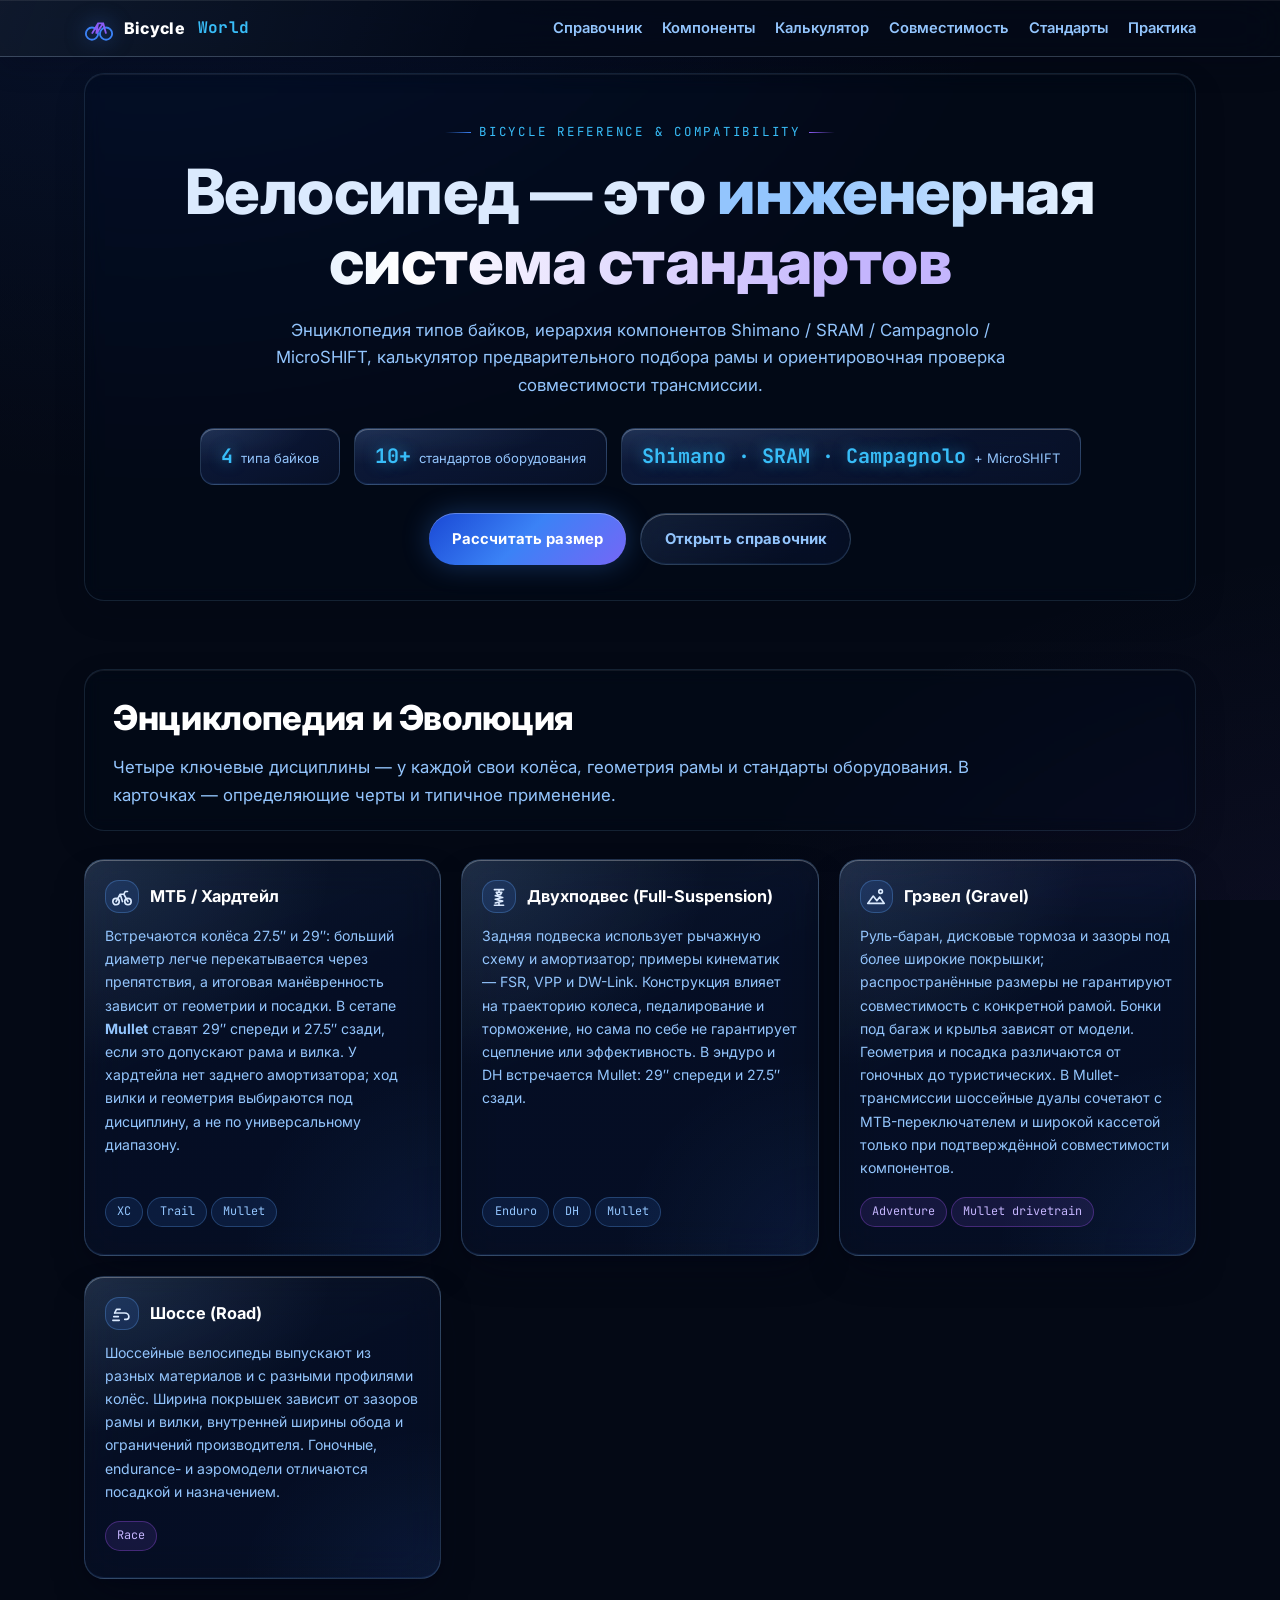
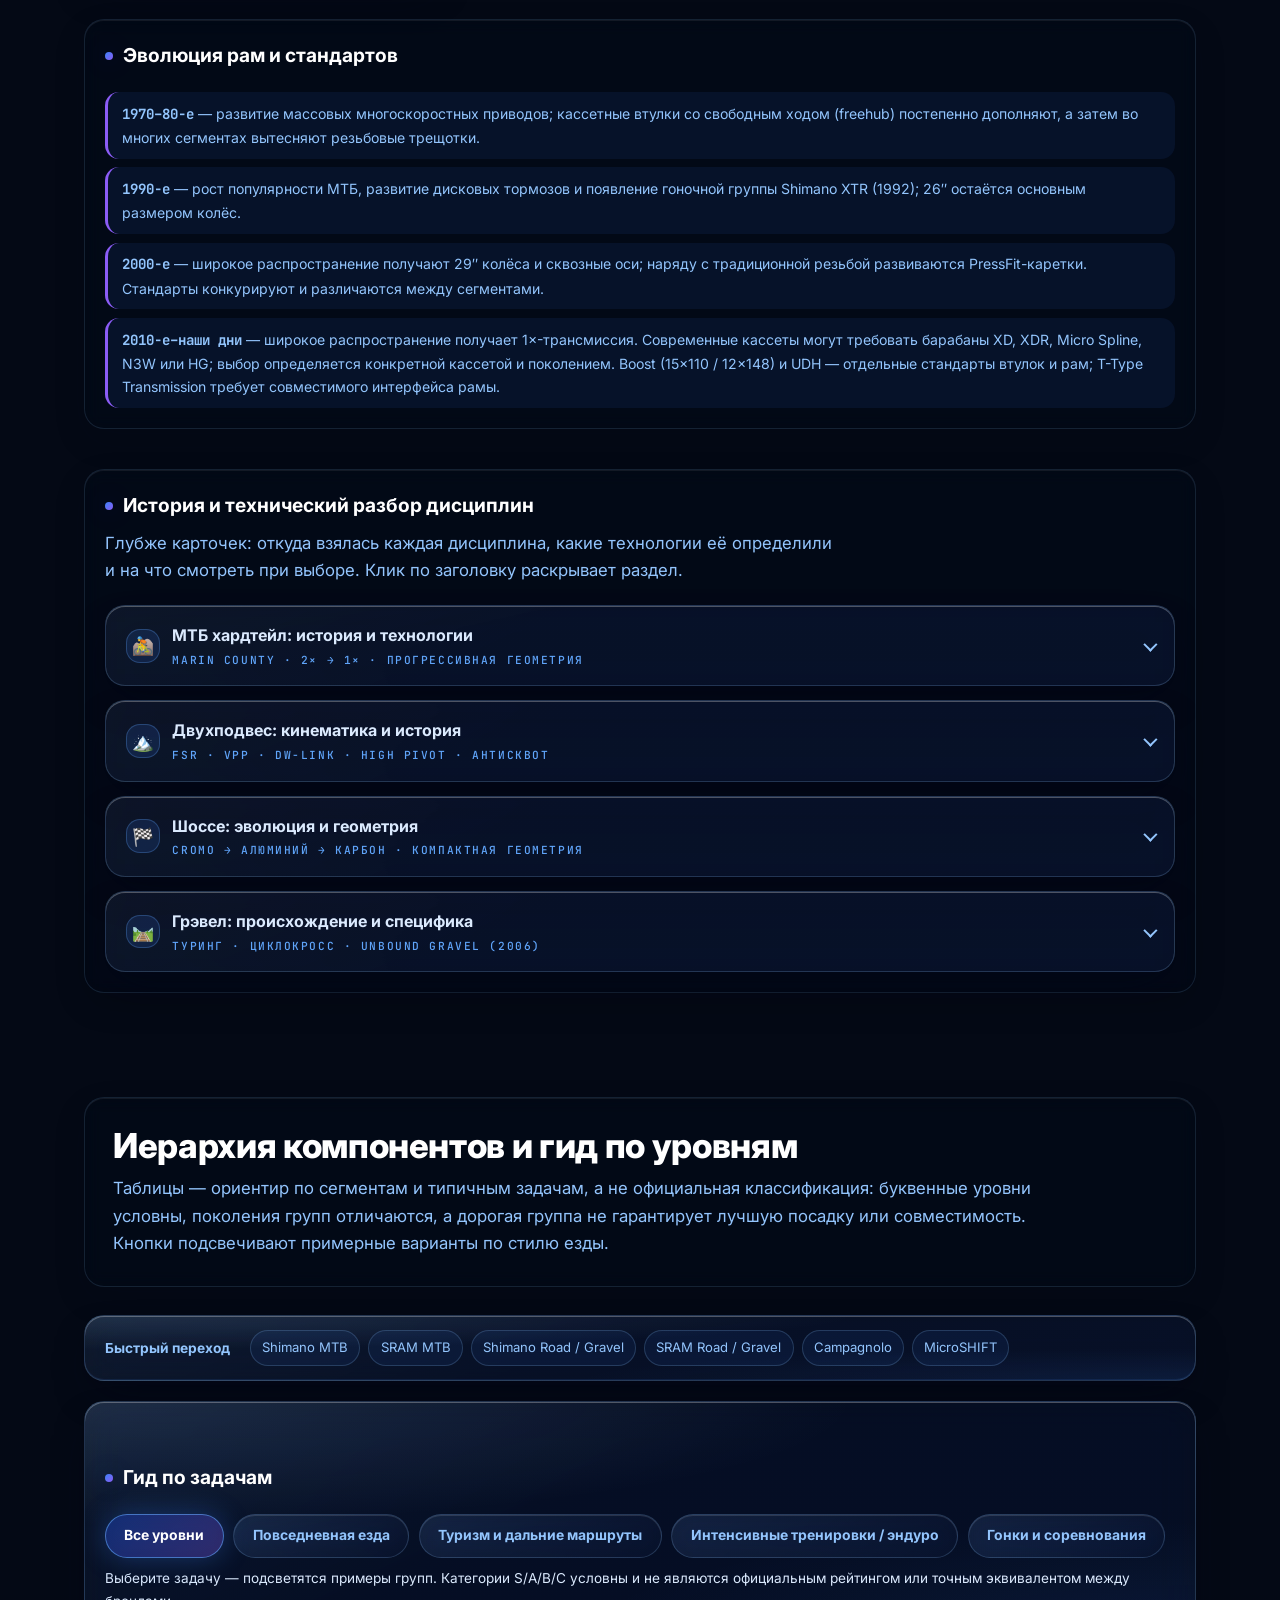
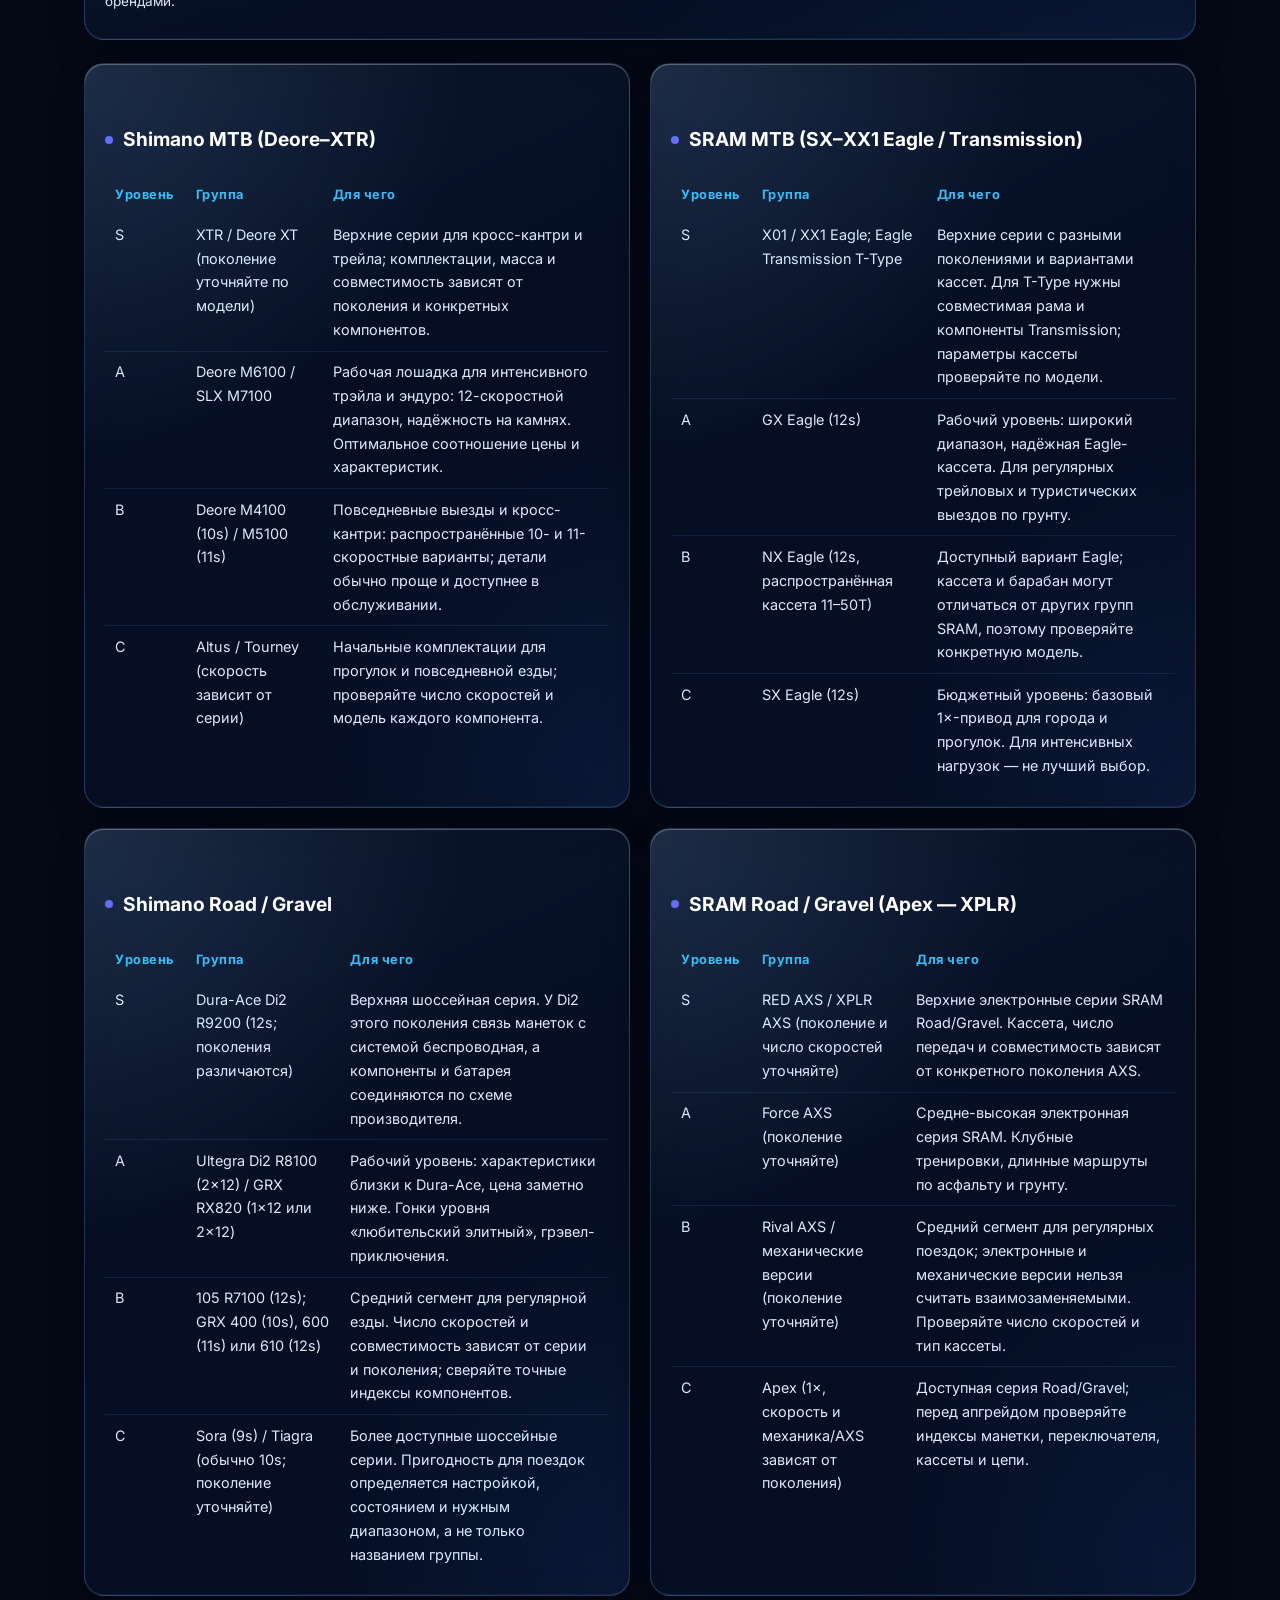
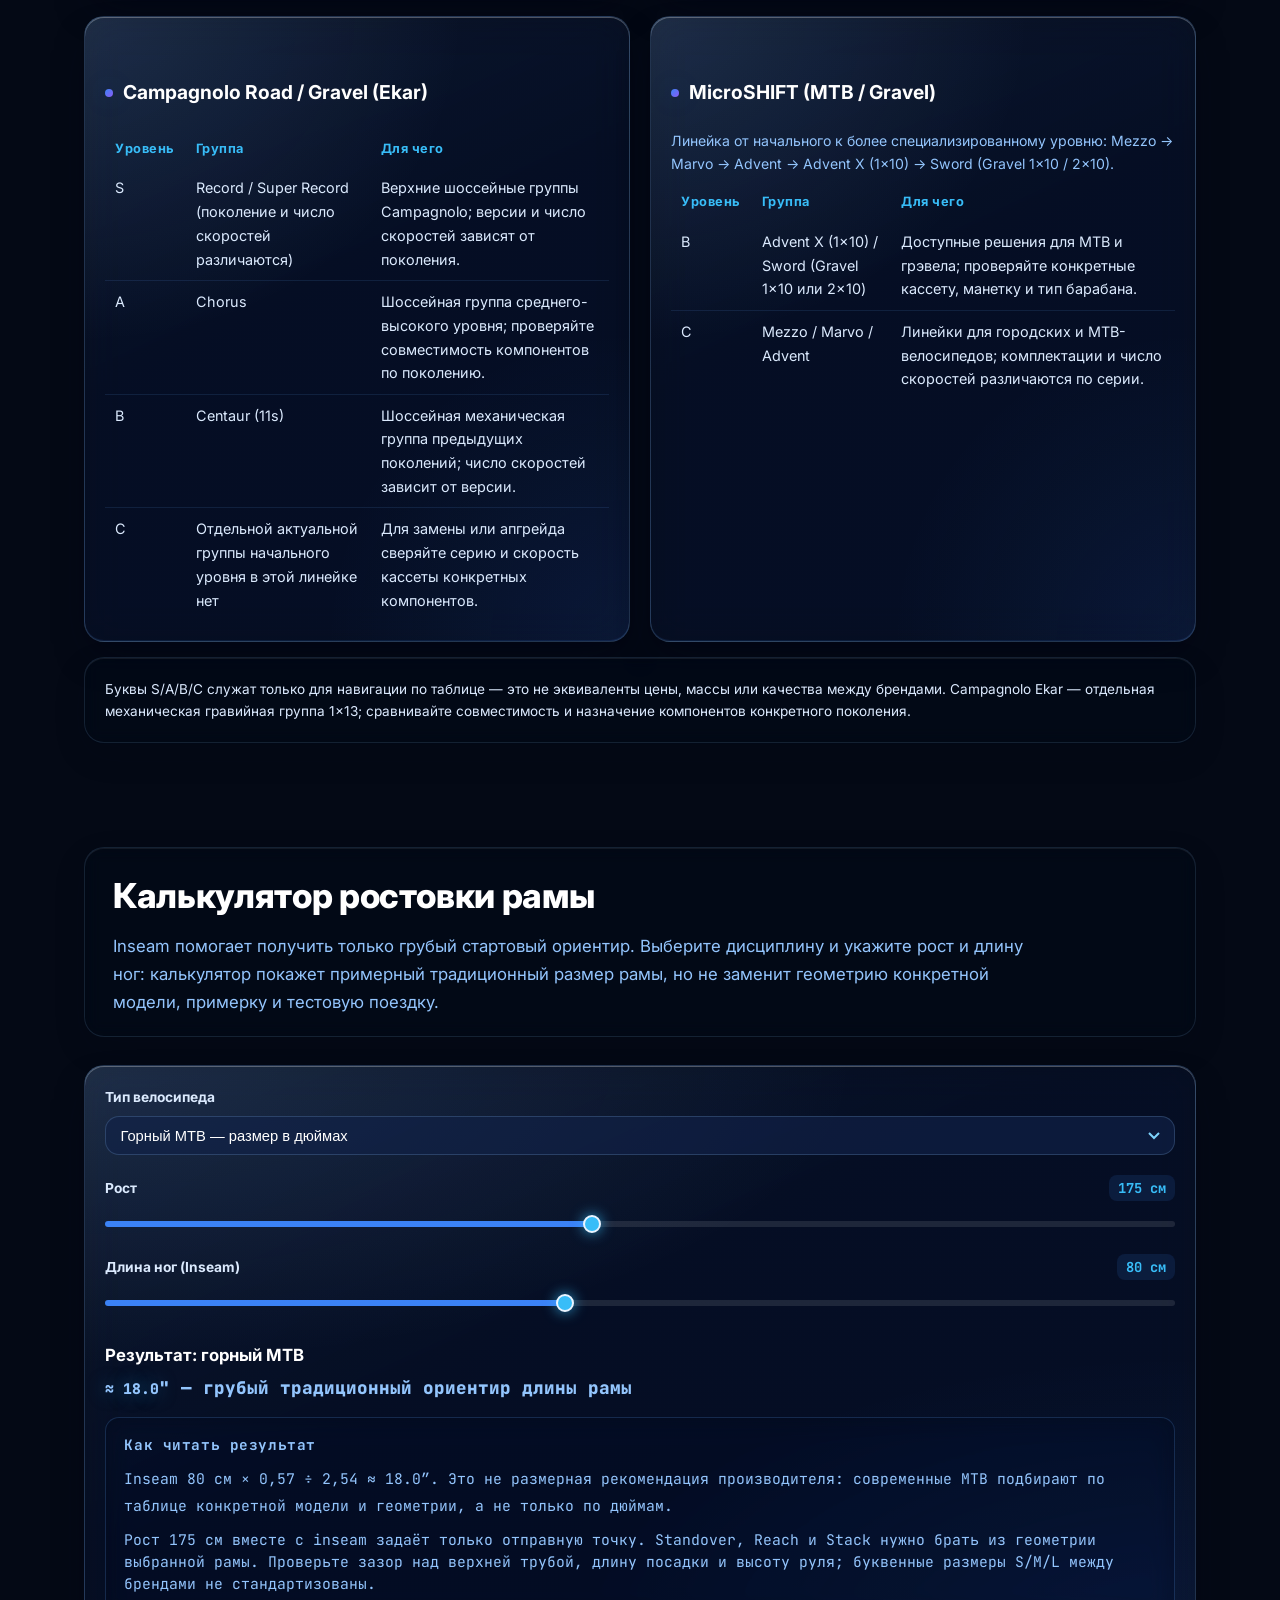
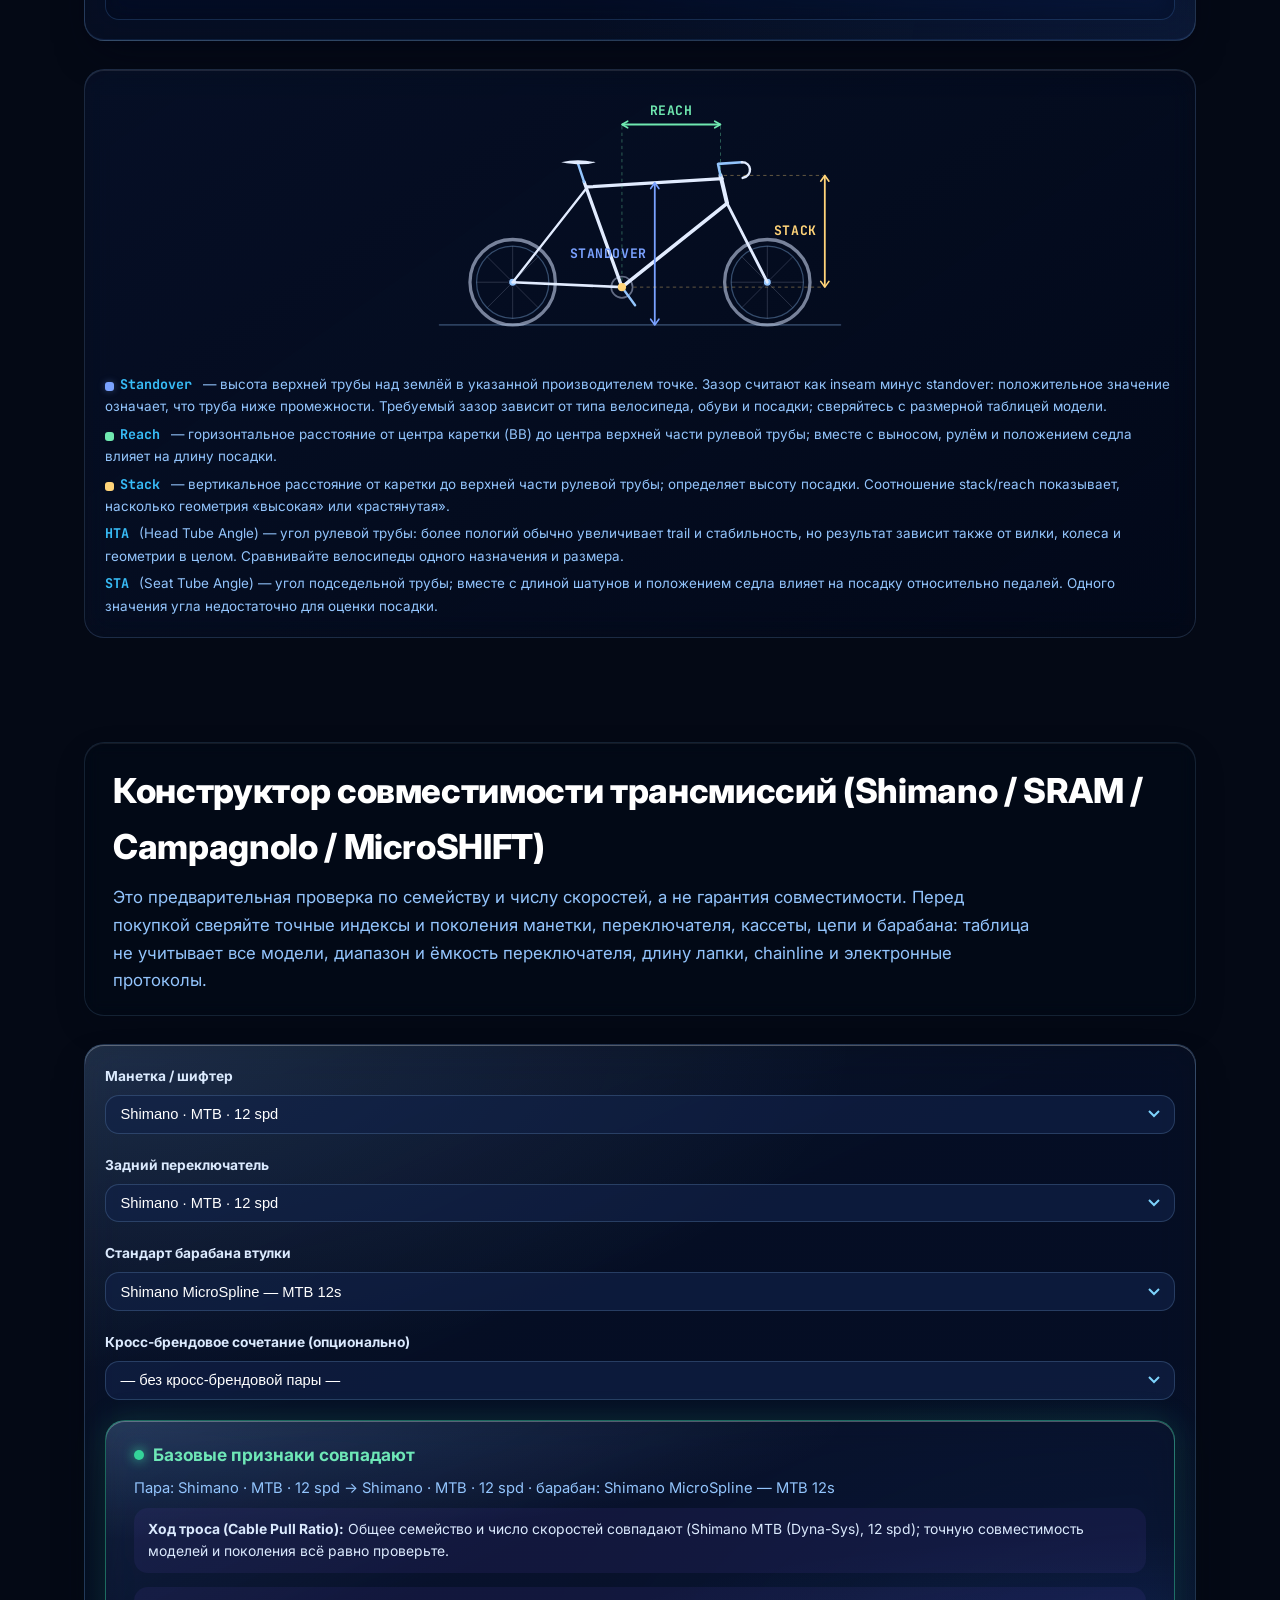
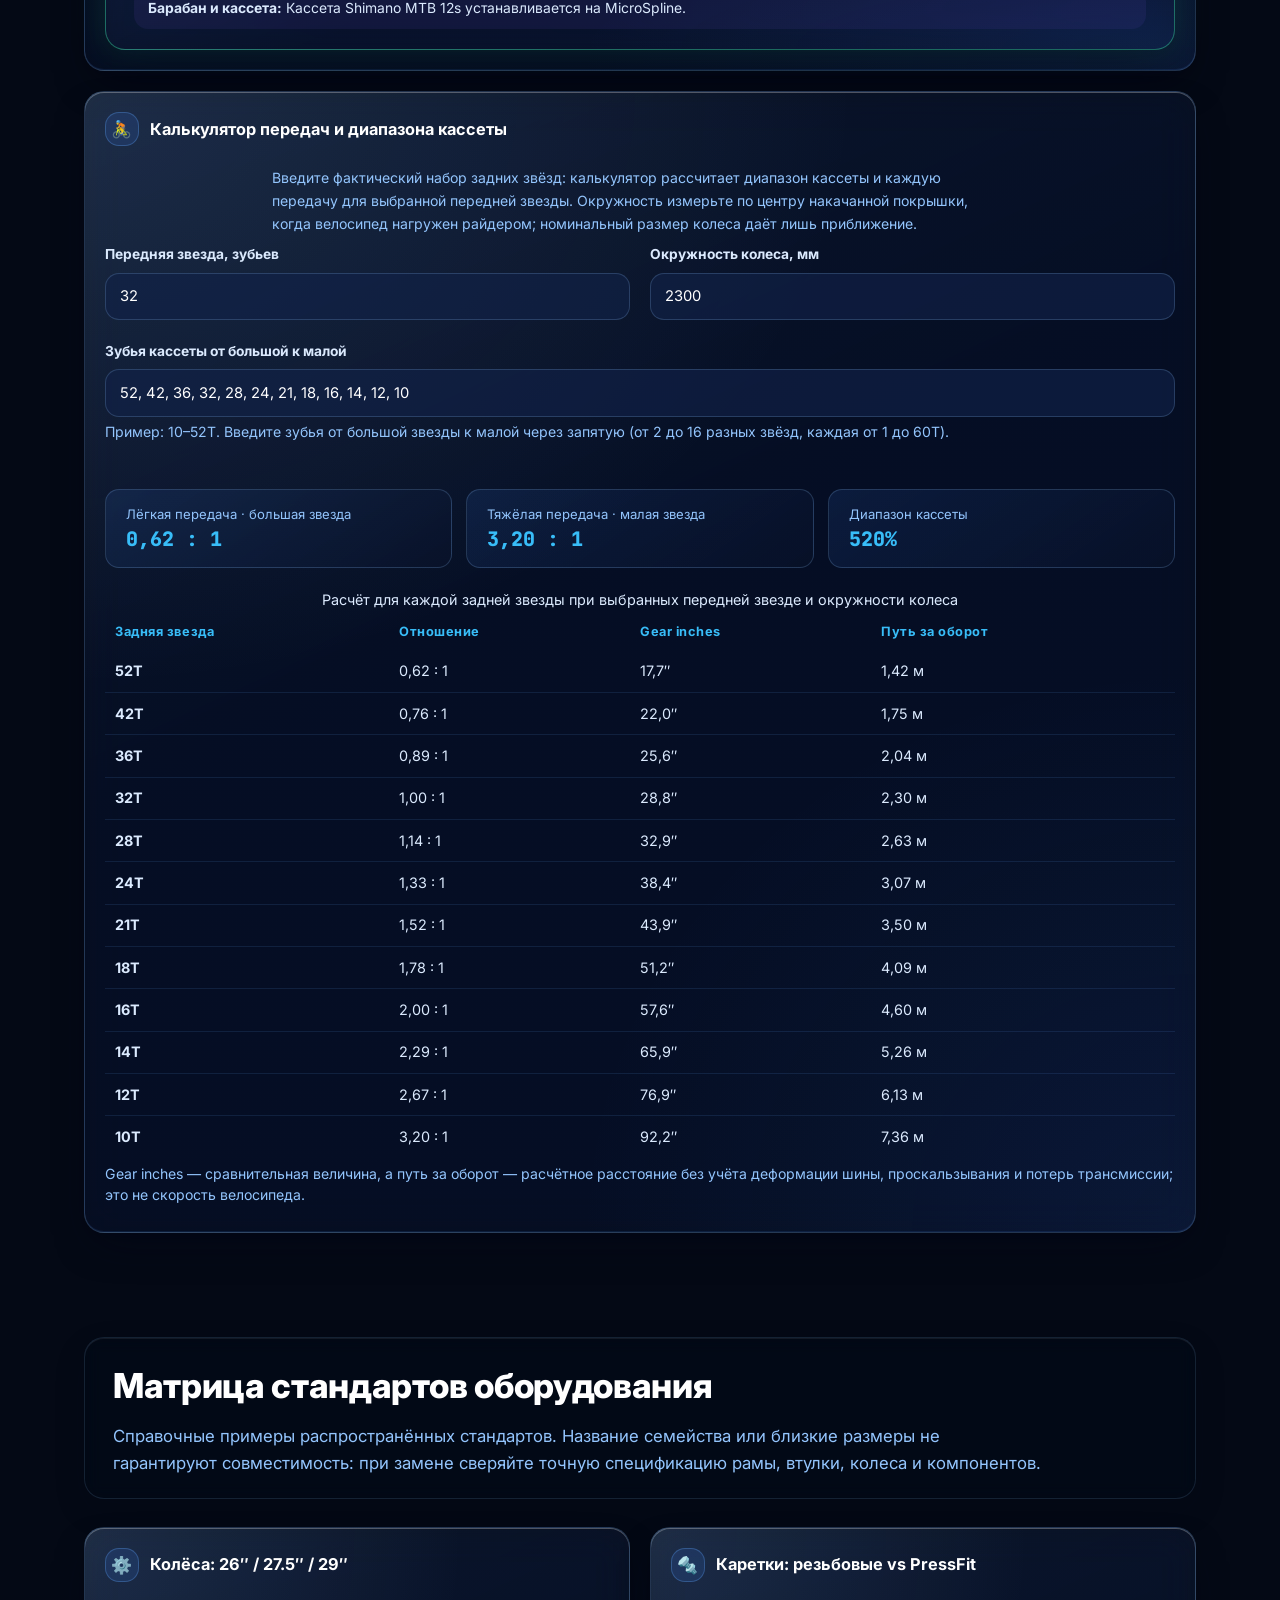
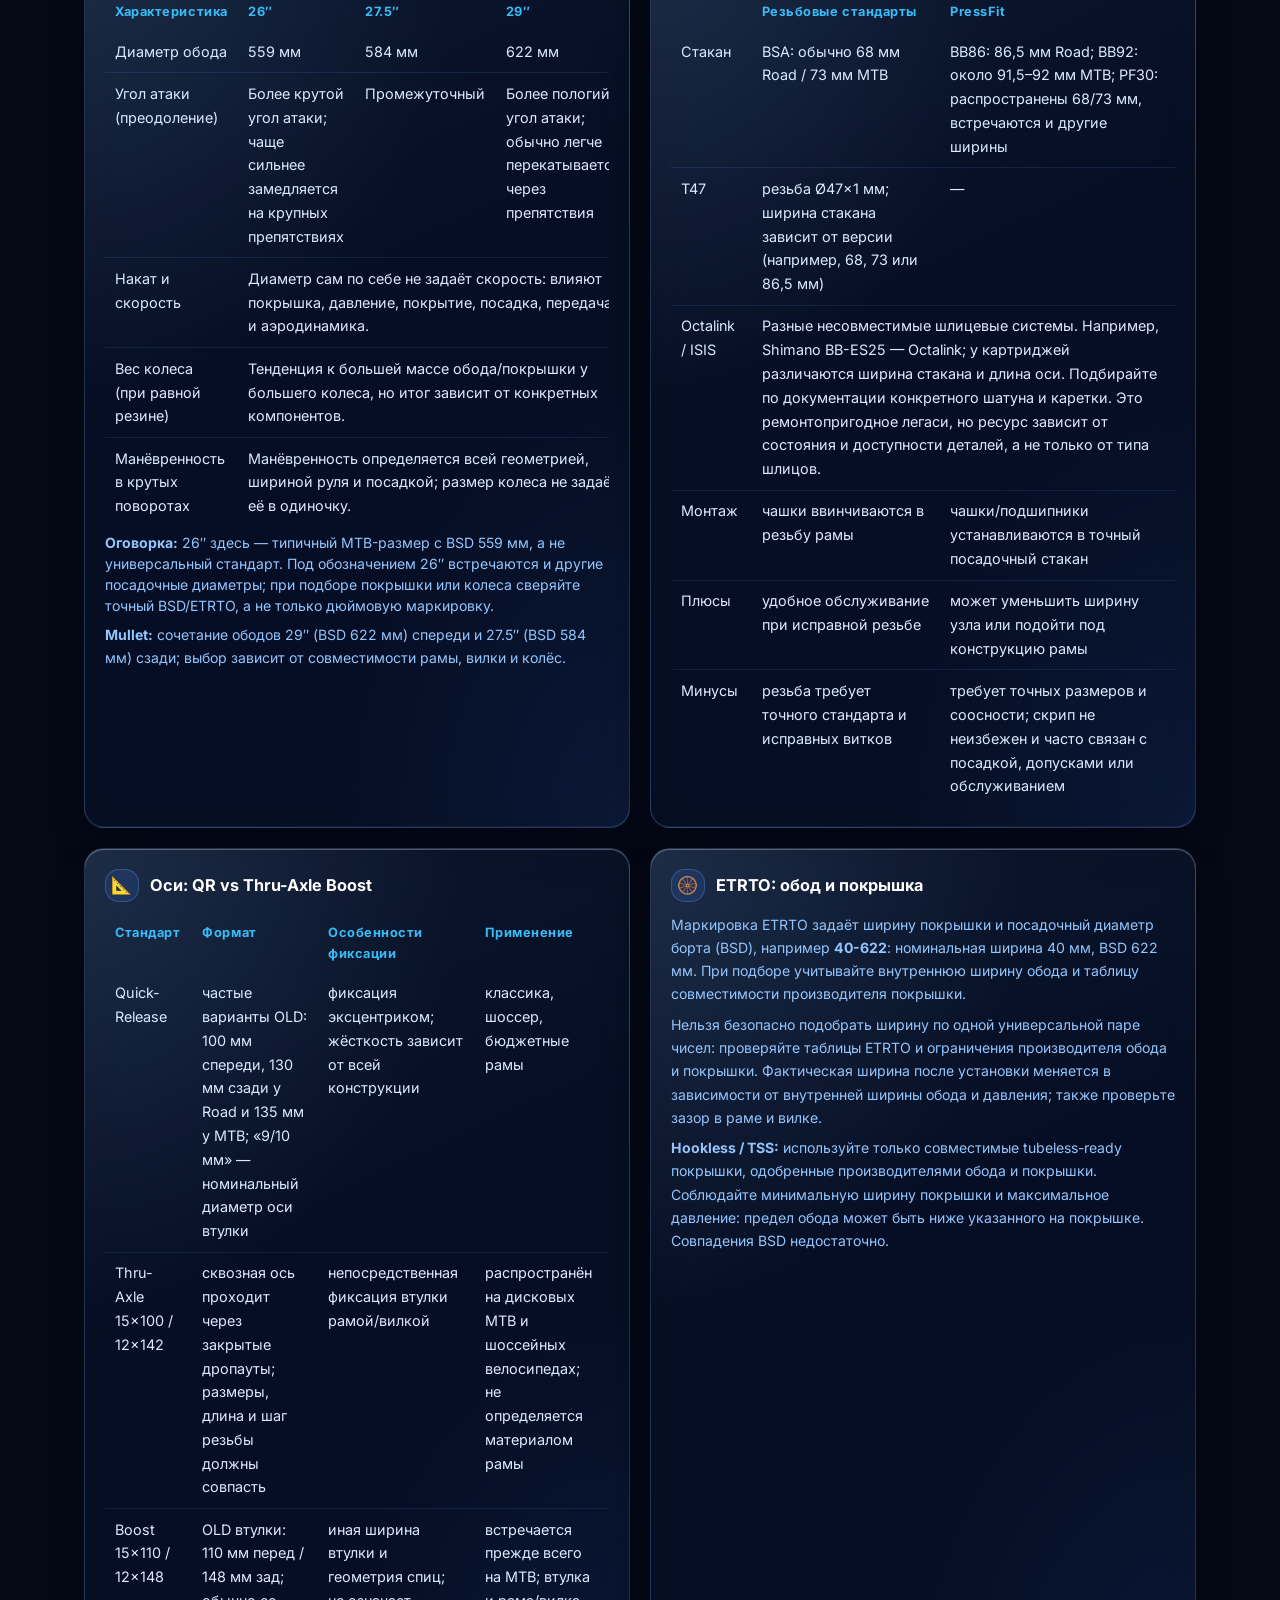
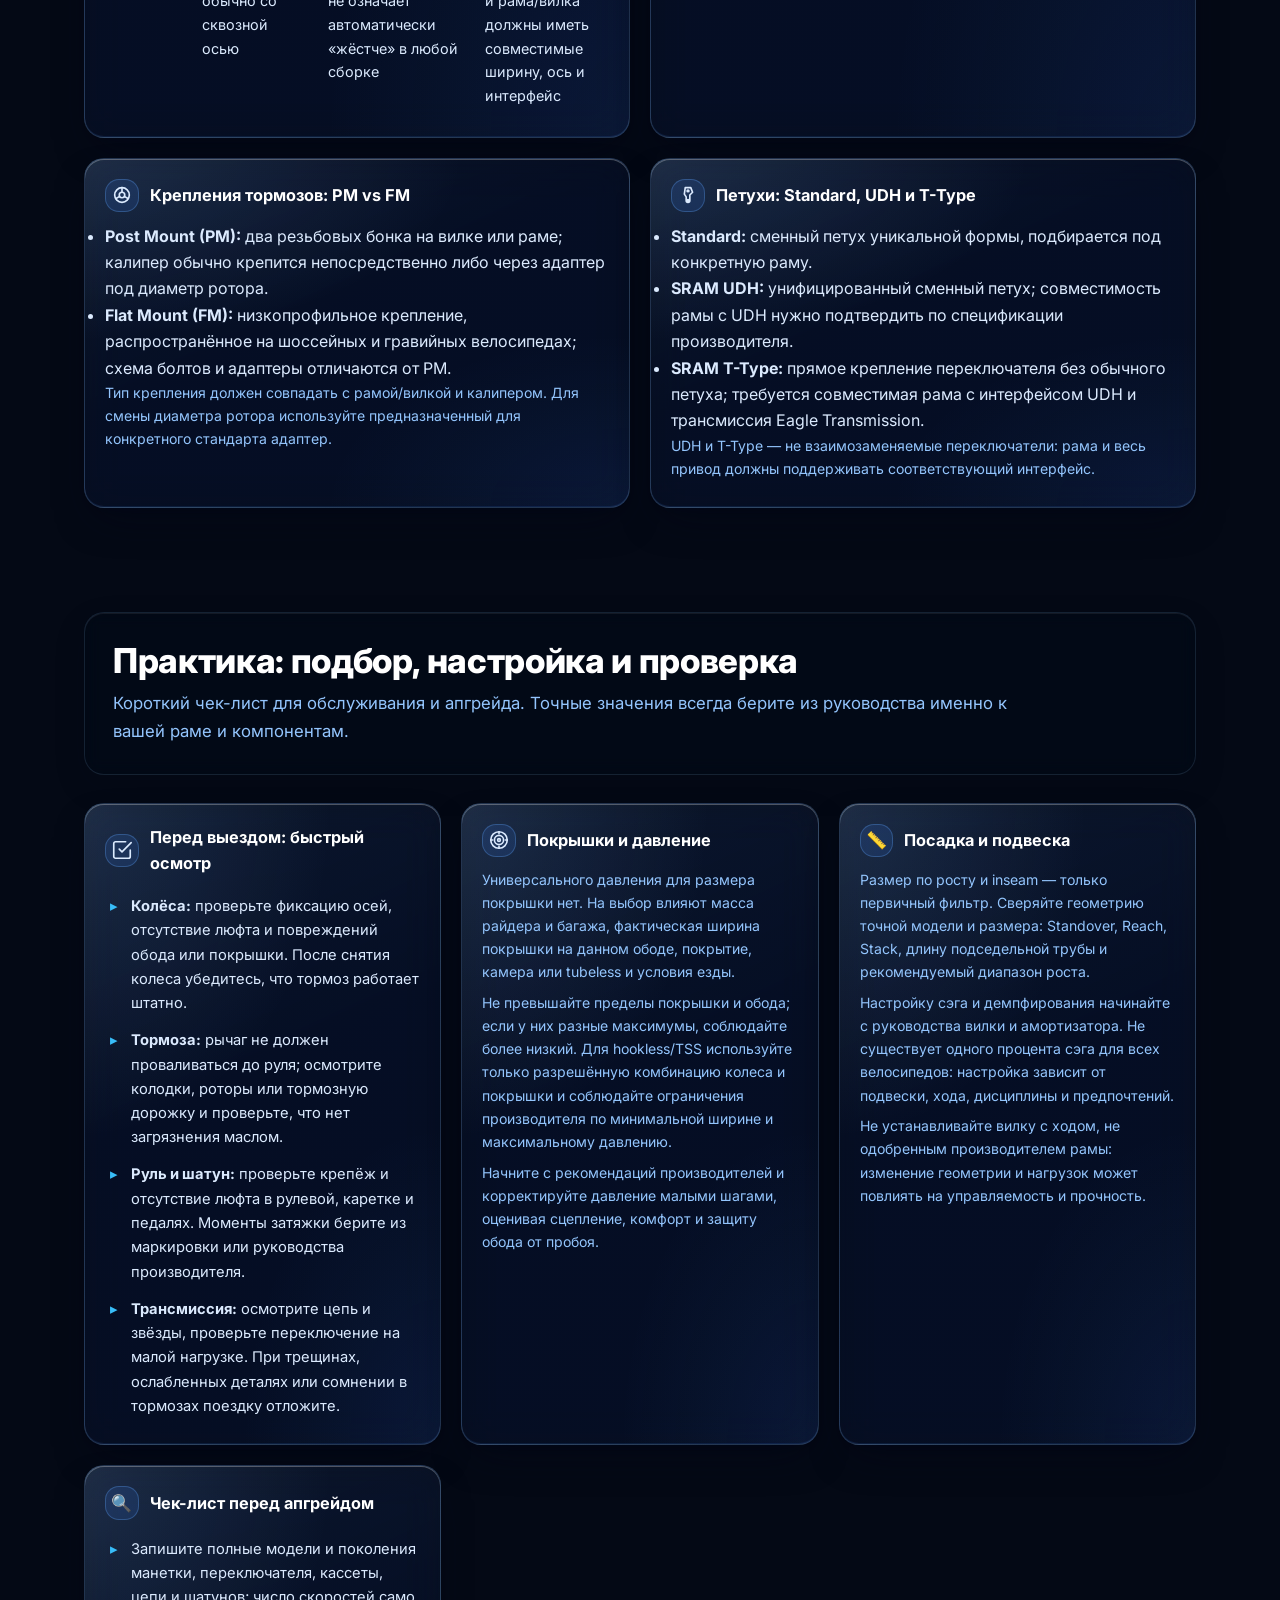
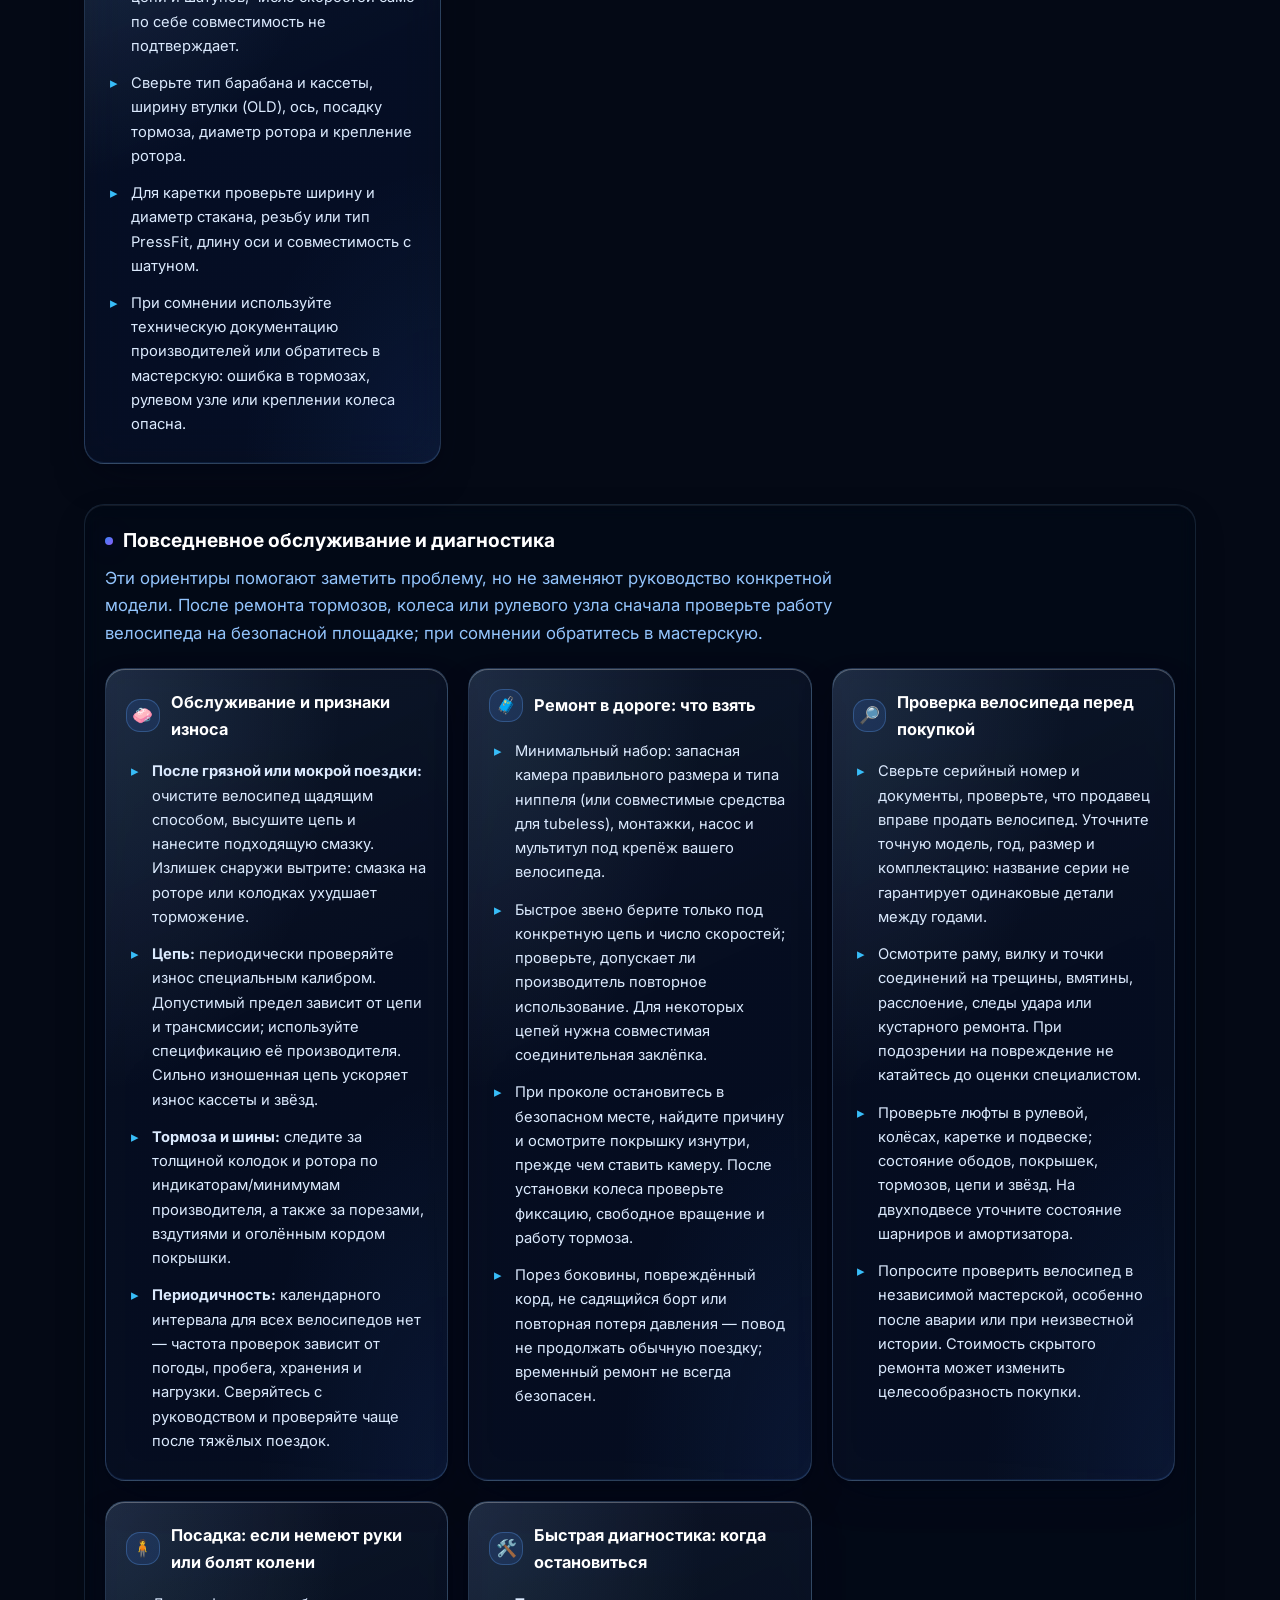
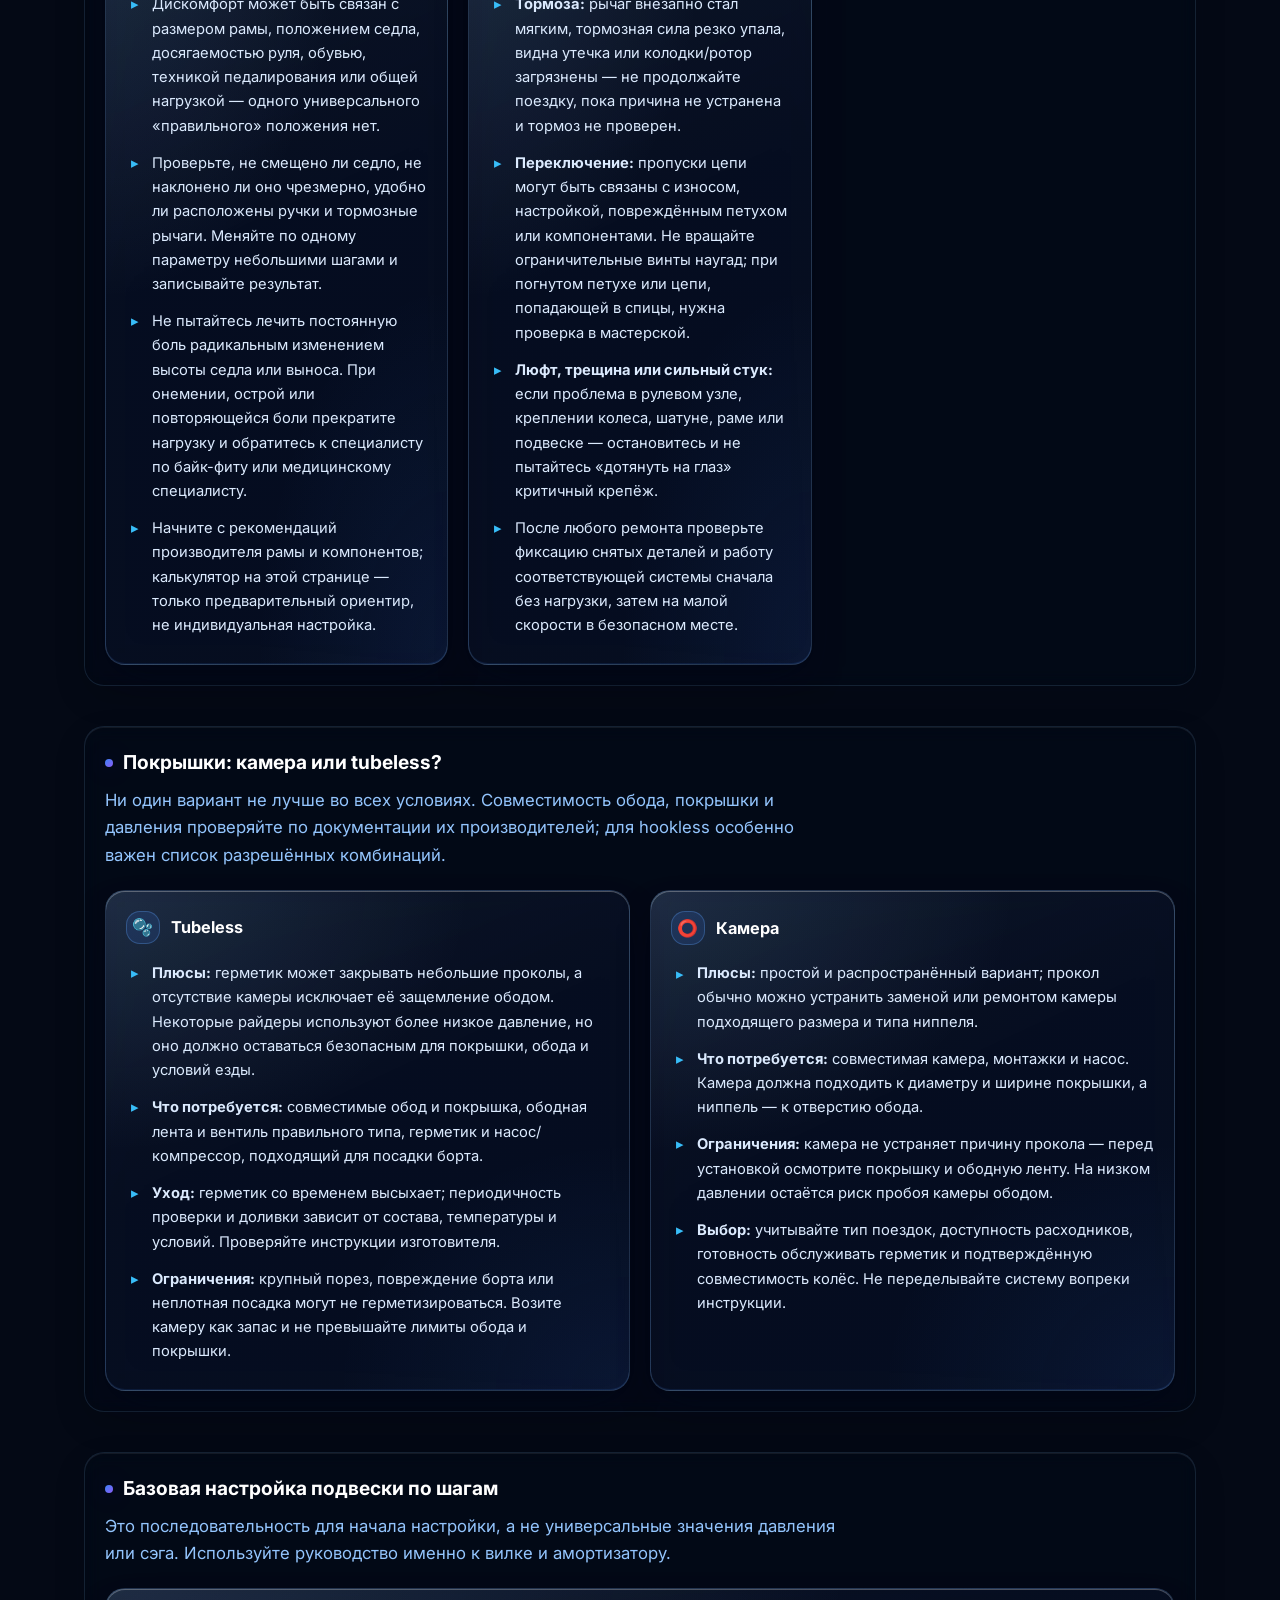
==== commit 0fcfcc67: "Bug Fixing!" ====
--- a/index.html
+++ b/index.html
@@ -150,7 +150,7 @@
 
         <div class="ref-grid ref-grid-2">
             <article class="card glass">
-                <div class="card-head"><span class="card-icon" aria-hidden="true">🚵</span>
+                <div class="card-head"><span class="card-icon" aria-hidden="true"><svg viewBox="0 0 24 24" width="22" height="22" fill="none" stroke="currentColor" stroke-width="1.8" stroke-linecap="round" stroke-linejoin="round"><circle cx="5.5" cy="17" r="3.5"/><circle cx="18.5" cy="17" r="3.5"/><path d="M5.5 17L10 9h4l4.5 8M10 9l2.5 8M14 9l1.5-3h2.5"/></svg></span>
                     <h3>МТБ / Хардтейл</h3>
                 </div>
                 <p>Встречаются колёса 27.5″ и 29″: больший диаметр легче перекатывается через препятствия, а итоговая
@@ -161,7 +161,7 @@
             </article>
 
             <article class="card glass">
-                <div class="card-head"><span class="card-icon" aria-hidden="true">🏔️</span>
+                <div class="card-head"><span class="card-icon" aria-hidden="true"><svg viewBox="0 0 24 24" width="22" height="22" fill="none" stroke="currentColor" stroke-width="1.8" stroke-linecap="round" stroke-linejoin="round"><path d="M7 4h10M12 4v3M9 7h6l-1.5 2.5h-3L9 7zM8 10.5l8 2-8 2 8 2-8 2M12 18.5V21M7 21h10"/></svg></span>
                     <h3>Двухподвес (Full-Suspension)</h3>
                 </div>
                 <p>Задняя подвеска использует рычажную схему и амортизатор; примеры кинематик — FSR, VPP и DW-Link.
@@ -171,7 +171,7 @@
             </article>
 
             <article class="card glass">
-                <div class="card-head"><span class="card-icon" aria-hidden="true">🛤️</span>
+                <div class="card-head"><span class="card-icon" aria-hidden="true"><svg viewBox="0 0 24 24" width="22" height="22" fill="none" stroke="currentColor" stroke-width="1.8" stroke-linecap="round" stroke-linejoin="round"><path d="M3 19l6-8 4 5 3-4 5 7H3z"/><circle cx="17" cy="6" r="2"/></svg></span>
                     <h3>Грэвел (Gravel)</h3>
                 </div>
                 <p>Руль-баран, дисковые тормоза и зазоры под более широкие покрышки; распространённые размеры не
@@ -182,7 +182,7 @@
             </article>
 
             <article class="card glass">
-                <div class="card-head"><span class="card-icon" aria-hidden="true">🏁</span>
+                <div class="card-head"><span class="card-icon" aria-hidden="true"><svg viewBox="0 0 24 24" width="22" height="22" fill="none" stroke="currentColor" stroke-width="1.8" stroke-linecap="round" stroke-linejoin="round"><path d="M4 12h11c2.5 0 4.5 1.8 4.5 4.2 0 1.6-1.1 2.8-2.7 2.8H15"/><path d="M4 12l2-4h4"/><path d="M3 16h5M2 20h7"/></svg></span>
                     <h3>Шоссе (Road)</h3>
                 </div>
                 <p>Шоссейные велосипеды выпускают из разных материалов и с разными профилями колёс. Ширина покрышек
@@ -675,50 +675,90 @@
             <svg id="bikeSvg" viewBox="0 0 560 320" role="img"
                 aria-label="Схема параметров посадки: standover, reach и stack на боковом профиле рамы">
                 <!-- земля -->
-                <line x1="40" y1="283" x2="520" y2="283" stroke="rgba(147,197,253,.25)" stroke-width="2" />
-                <!-- колёса -->
-                <g fill="none" stroke="rgba(216,227,255,.45)" stroke-width="2.5">
-                    <circle cx="120" cy="235" r="48" />
-                    <circle cx="440" cy="235" r="48" />
+                <line x1="36" y1="286" x2="524" y2="286" stroke="rgba(147,197,253,.28)" stroke-width="2" stroke-linecap="round" />
+
+                <!-- колёса: покрышка, обод, втулка, спицы -->
+                <g fill="none">
+                    <!-- заднее колесо -->
+                    <circle cx="125" cy="234" r="52" stroke="rgba(216,227,255,.55)" stroke-width="4" />
+                    <circle cx="125" cy="234" r="44" stroke="rgba(147,197,253,.35)" stroke-width="1.5" />
+                    <g stroke="rgba(216,227,255,.22)" stroke-width="1">
+                        <line x1="125" y1="190" x2="125" y2="278" />
+                        <line x1="81" y1="234" x2="169" y2="234" />
+                        <line x1="94" y1="203" x2="156" y2="265" />
+                        <line x1="156" y1="203" x2="94" y2="265" />
+                    </g>
+                    <circle cx="125" cy="234" r="5" fill="#93c5fd" stroke="#0b132b" stroke-width="1.5" />
+
+                    <!-- переднее колесо -->
+                    <circle cx="435" cy="234" r="52" stroke="rgba(216,227,255,.55)" stroke-width="4" />
+                    <circle cx="435" cy="234" r="44" stroke="rgba(147,197,253,.35)" stroke-width="1.5" />
+                    <g stroke="rgba(216,227,255,.22)" stroke-width="1">
+                        <line x1="435" y1="190" x2="435" y2="278" />
+                        <line x1="391" y1="234" x2="479" y2="234" />
+                        <line x1="404" y1="203" x2="466" y2="265" />
+                        <line x1="466" y1="203" x2="404" y2="265" />
+                    </g>
+                    <circle cx="435" cy="234" r="5" fill="#93c5fd" stroke="#0b132b" stroke-width="1.5" />
                 </g>
-                <!-- рама -->
-                <g fill="none" stroke="#d8e3ff" stroke-width="3.5" stroke-linecap="round">
-                    <path d="M120 235 L265 240" />
-                    <path d="M120 235 L215 95" />
-                    <path d="M265 240 L215 95" />
-                    <path d="M225 105 L385 105" />
-                    <path d="M385 105 L392 142" />
-                    <path d="M265 240 L392 142" />
-                    <path d="M392 142 L440 235" />
+
+                <!-- рама и вилка -->
+                <g fill="none" stroke="#e2ecff" stroke-linecap="round" stroke-linejoin="round">
+                    <!-- задние перья -->
+                    <path d="M125 234 L258 240" stroke-width="3.2" />
+                    <path d="M125 234 L216 118" stroke-width="2.8" />
+                    <!-- подседельная труба -->
+                    <path d="M258 240 L212 112" stroke-width="4" />
+                    <!-- верхняя труба -->
+                    <path d="M216 118 L380 108" stroke-width="4" />
+                    <!-- нижняя труба -->
+                    <path d="M258 240 L386 138" stroke-width="4.5" />
+                    <!-- рулевой стакан -->
+                    <path d="M378 104 L386 138" stroke-width="5" />
+                    <!-- вилка -->
+                    <path d="M386 138 L435 234" stroke-width="3.5" />
+                    <!-- подседельный штырь -->
+                    <path d="M212 112 L204 88" stroke-width="3" stroke="#93c5fd" />
+                    <!-- вынос и руль -->
+                    <path d="M378 104 L375 90 L404 88" stroke-width="3.2" stroke="#93c5fd" />
+                    <path d="M404 88 C416 88, 418 104, 405 107" stroke-width="3" />
                 </g>
-                <!-- седло и каретка -->
-                <line x1="185" y1="92" x2="250" y2="92" stroke="#d8e3ff" stroke-width="6" stroke-linecap="round" />
-                <circle cx="265" cy="240" r="5" fill="#ffd479" />
+
+                <!-- седло -->
+                <path d="M184 88 Q204 83 226 88 Q212 93 184 88 Z" fill="#e2ecff" />
+
+                <!-- каретка и система -->
+                <circle cx="258" cy="240" r="13" fill="none" stroke="rgba(216,227,255,.45)" stroke-width="2" />
+                <line x1="258" y1="240" x2="274" y2="262" stroke="#93c5fd" stroke-width="3" stroke-linecap="round" />
+                <circle cx="258" cy="240" r="5" fill="#ffd479" />
+
                 <!-- STANDOVER -->
                 <g stroke="#7aa2ff" fill="none">
-                    <line x1="160" y1="105" x2="160" y2="283" stroke-width="2.5" />
-                    <path d="M154 112 L160 105 L166 112" stroke-width="2" />
-                    <path d="M154 276 L160 283 L166 276" stroke-width="2" />
+                    <line x1="298" y1="113" x2="298" y2="286" stroke-width="2.2" />
+                    <path d="M293 120 L298 113 L303 120" stroke-width="2" stroke-linecap="round" stroke-linejoin="round" />
+                    <path d="M293 279 L298 286 L303 279" stroke-width="2" stroke-linecap="round" stroke-linejoin="round" />
                 </g>
-                <text id="txtStandover" x="148" y="198" text-anchor="end" class="g-label" fill="#7aa2ff">STANDOVER</text>
+                <text id="txtStandover" x="288" y="205" text-anchor="end" class="g-label" fill="#7aa2ff">STANDOVER</text>
+
                 <!-- REACH -->
                 <g stroke="#6fe8b0" fill="none">
-                    <line id="lineReach" x1="265" y1="40" x2="385" y2="40" stroke-width="2.5" />
-                    <path d="M272 36 L265 40 L272 44" stroke-width="2" />
-                    <path d="M378 36 L385 40 L378 44" stroke-width="2" />
-                    <line x1="265" y1="42" x2="265" y2="238" stroke-dasharray="4 4" opacity=".5" />
-                    <line x1="386" y1="42" x2="387" y2="103" stroke-dasharray="4 4" opacity=".5" />
+                    <line id="lineReach" x1="258" y1="42" x2="378" y2="42" stroke-width="2.2" />
+                    <path d="M265 38 L258 42 L265 46" stroke-width="2" stroke-linecap="round" stroke-linejoin="round" />
+                    <path d="M371 38 L378 42 L371 46" stroke-width="2" stroke-linecap="round" stroke-linejoin="round" />
+                    <line x1="258" y1="44" x2="258" y2="236" stroke-dasharray="4 4" opacity=".45" />
+                    <line x1="378" y1="44" x2="378" y2="102" stroke-dasharray="4 4" opacity=".45" />
                 </g>
-                <text id="txtReach" x="325" y="28" text-anchor="middle" class="g-label" fill="#6fe8b0">REACH</text>
+                <text id="txtReach" x="318" y="30" text-anchor="middle" class="g-label" fill="#6fe8b0">REACH</text>
+
                 <!-- STACK -->
                 <g stroke="#ffd479" fill="none">
-                    <line x1="500" y1="105" x2="500" y2="240" stroke-width="2.5" />
-                    <path d="M494 112 L500 105 L506 112" stroke-width="2" />
-                    <path d="M494 233 L500 240 L506 233" stroke-width="2" />
-                    <line x1="390" y1="105" x2="498" y2="105" stroke-dasharray="4 4" opacity=".5" />
-                    <line x1="272" y1="240" x2="498" y2="240" stroke-dasharray="4 4" opacity=".5" />
+                    <line x1="505" y1="104" x2="505" y2="240" stroke-width="2.2" />
+                    <path d="M500 111 L505 104 L510 111" stroke-width="2" stroke-linecap="round" stroke-linejoin="round" />
+                    <path d="M500 233 L505 240 L510 233" stroke-width="2" stroke-linecap="round" stroke-linejoin="round" />
+                    <line x1="382" y1="104" x2="503" y2="104" stroke-dasharray="4 4" opacity=".45" />
+                    <line x1="272" y1="240" x2="503" y2="240" stroke-dasharray="4 4" opacity=".45" />
                 </g>
-                <text id="txtStack" x="510" y="176" text-anchor="end" class="g-label" fill="#ffd479">STACK</text>
+                <text id="txtStack" x="495" y="177" text-anchor="end" class="g-label" fill="#ffd479">STACK</text>
             </svg>
             <ul class="g-legend">
                 <li><span class="swatch swatch-stand"></span><b>Standover</b> — высота верхней трубы над землёй в
@@ -1000,7 +1040,7 @@
             </article>
 
             <article class="card glass">
-                <div class="card-head"><span class="card-icon" aria-hidden="true">🛑</span>
+                <div class="card-head"><span class="card-icon" aria-hidden="true"><svg viewBox="0 0 24 24" width="22" height="22" fill="none" stroke="currentColor" stroke-width="1.8" stroke-linecap="round" stroke-linejoin="round"><circle cx="12" cy="12" r="8"/><circle cx="12" cy="12" r="3"/><path d="M12 4v5M18.9 16l-4.3-2.5M5.1 16l4.3-2.5"/></svg></span>
                     <h3>Крепления тормозов: PM vs FM</h3>
                 </div>
                 <ul>
@@ -1014,7 +1054,7 @@
             </article>
 
             <article class="card glass">
-                <div class="card-head"><span class="card-icon" aria-hidden="true">🔗</span>
+                <div class="card-head"><span class="card-icon" aria-hidden="true"><svg viewBox="0 0 24 24" width="22" height="22" fill="none" stroke="currentColor" stroke-width="1.8" stroke-linecap="round" stroke-linejoin="round"><path d="M9 4h6l2 5-3 3v6a2 2 0 1 1-4 0v-4l-2-3 1-7z"/><circle cx="12" cy="7.5" r="1"/><circle cx="12" cy="18" r="1"/></svg></span>
                     <h3>Петухи: Standard, UDH и T-Type</h3>
                 </div>
                 <ul>
@@ -1041,7 +1081,7 @@
 
         <div class="ref-grid ref-grid-2">
             <article class="card glass">
-                <div class="card-head"><span class="card-icon" aria-hidden="true">🧰</span>
+                <div class="card-head"><span class="card-icon" aria-hidden="true"><svg viewBox="0 0 24 24" width="22" height="22" fill="none" stroke="currentColor" stroke-width="1.8" stroke-linecap="round" stroke-linejoin="round"><path d="M9 11l3 3L22 4"/><path d="M21 12v7a2 2 0 0 1-2 2H5a2 2 0 0 1-2-2V5a2 2 0 0 1 2-2h11"/></svg></span>
                     <h3>Перед выездом: быстрый осмотр</h3>
                 </div>
                 <ul class="fit-list">
@@ -1057,7 +1097,7 @@
             </article>
 
             <article class="card glass">
-                <div class="card-head"><span class="card-icon" aria-hidden="true">🛞</span>
+                <div class="card-head"><span class="card-icon" aria-hidden="true"><svg viewBox="0 0 24 24" width="22" height="22" fill="none" stroke="currentColor" stroke-width="1.8" stroke-linecap="round" stroke-linejoin="round"><circle cx="12" cy="12" r="9"/><circle cx="12" cy="12" r="5"/><circle cx="12" cy="12" r="1.5"/><path d="M12 3v2M12 19v2M3 12h2M19 12h2"/></svg></span>
                     <h3>Покрышки и давление</h3>
                 </div>
                 <p>Универсального давления для размера покрышки нет. На выбор влияют масса райдера и багажа,
--- a/style.css
+++ b/style.css
@@ -1738,16 +1738,16 @@
         }
 
         .swatch-stand {
-            background: #ffd76a;
-            box-shadow: 0 0 .45rem rgba(255, 215, 106, .3);
+            background: #7aa2ff;
+            box-shadow: 0 0 .45rem rgba(122, 162, 255, .35);
         }
 
         .swatch-reach {
-            background: #9db8ff;
+            background: #6fe8b0;
         }
 
         .swatch-stack {
-            background: #6fdcb2;
+            background: #ffd479;
         }
 
         /* ============================ Tier-листы и гид по выбору ============================ */
@@ -1930,6 +1930,14 @@
             max-width: 460px;
             margin-inline: auto;
             display: block;
+        }
+
+        #bikeSvg .g-label {
+            font-size: 16px;
+            font-weight: 700;
+            font-family: var(--font-mono);
+            letter-spacing: .04em;
+            margin-left: 0;
         }
 
         .g-legend {
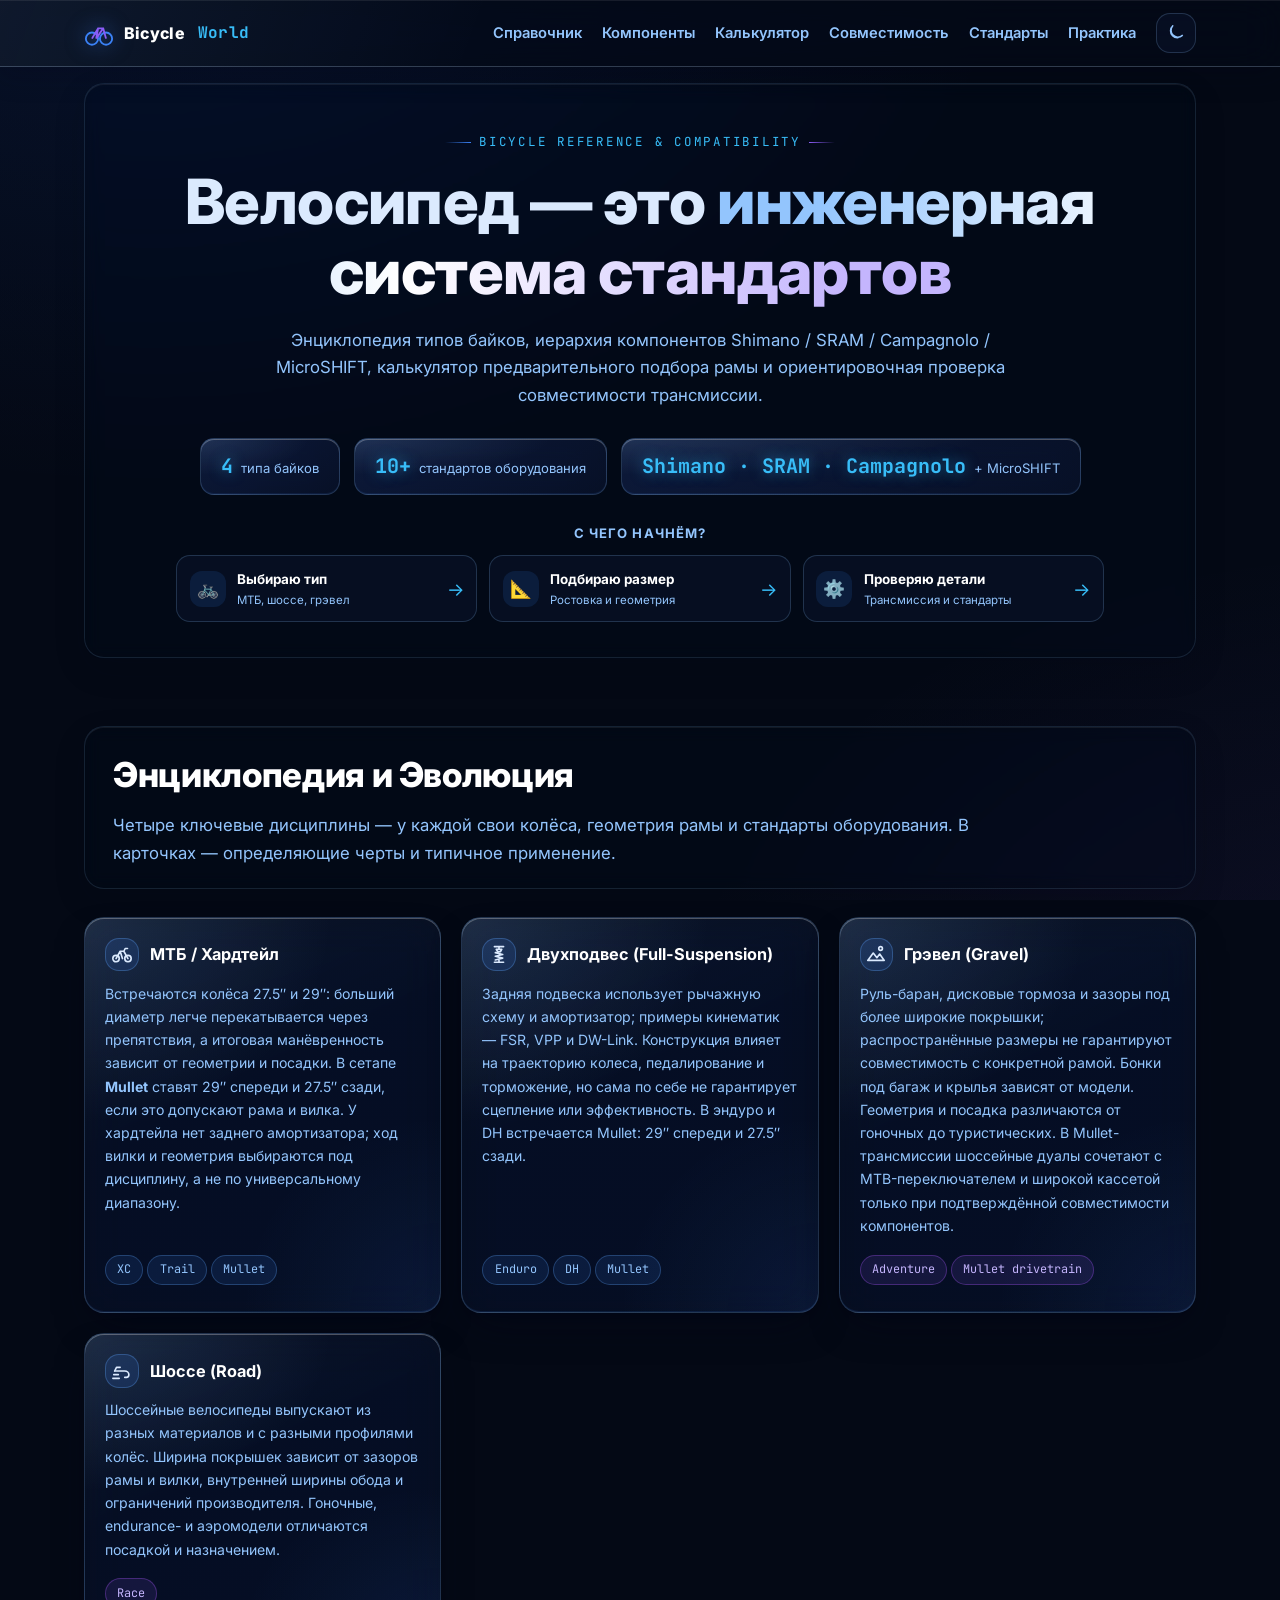
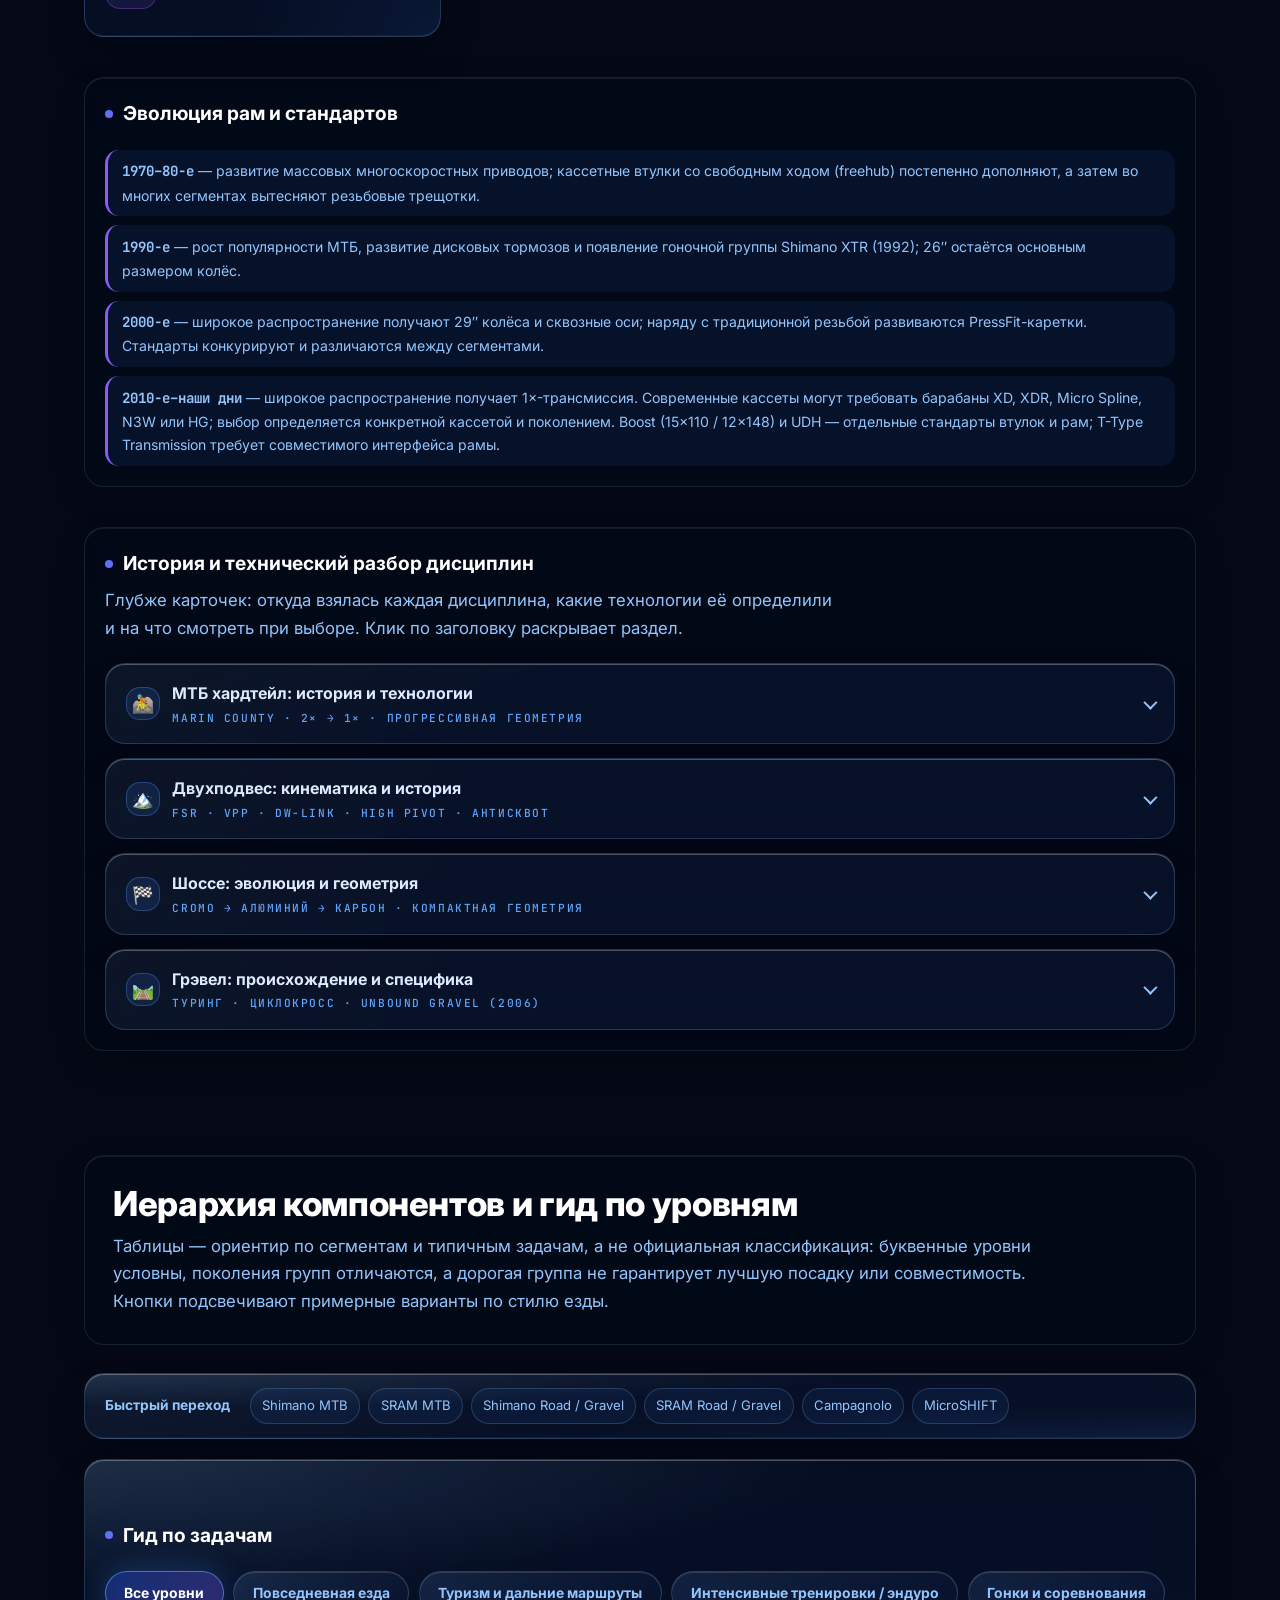
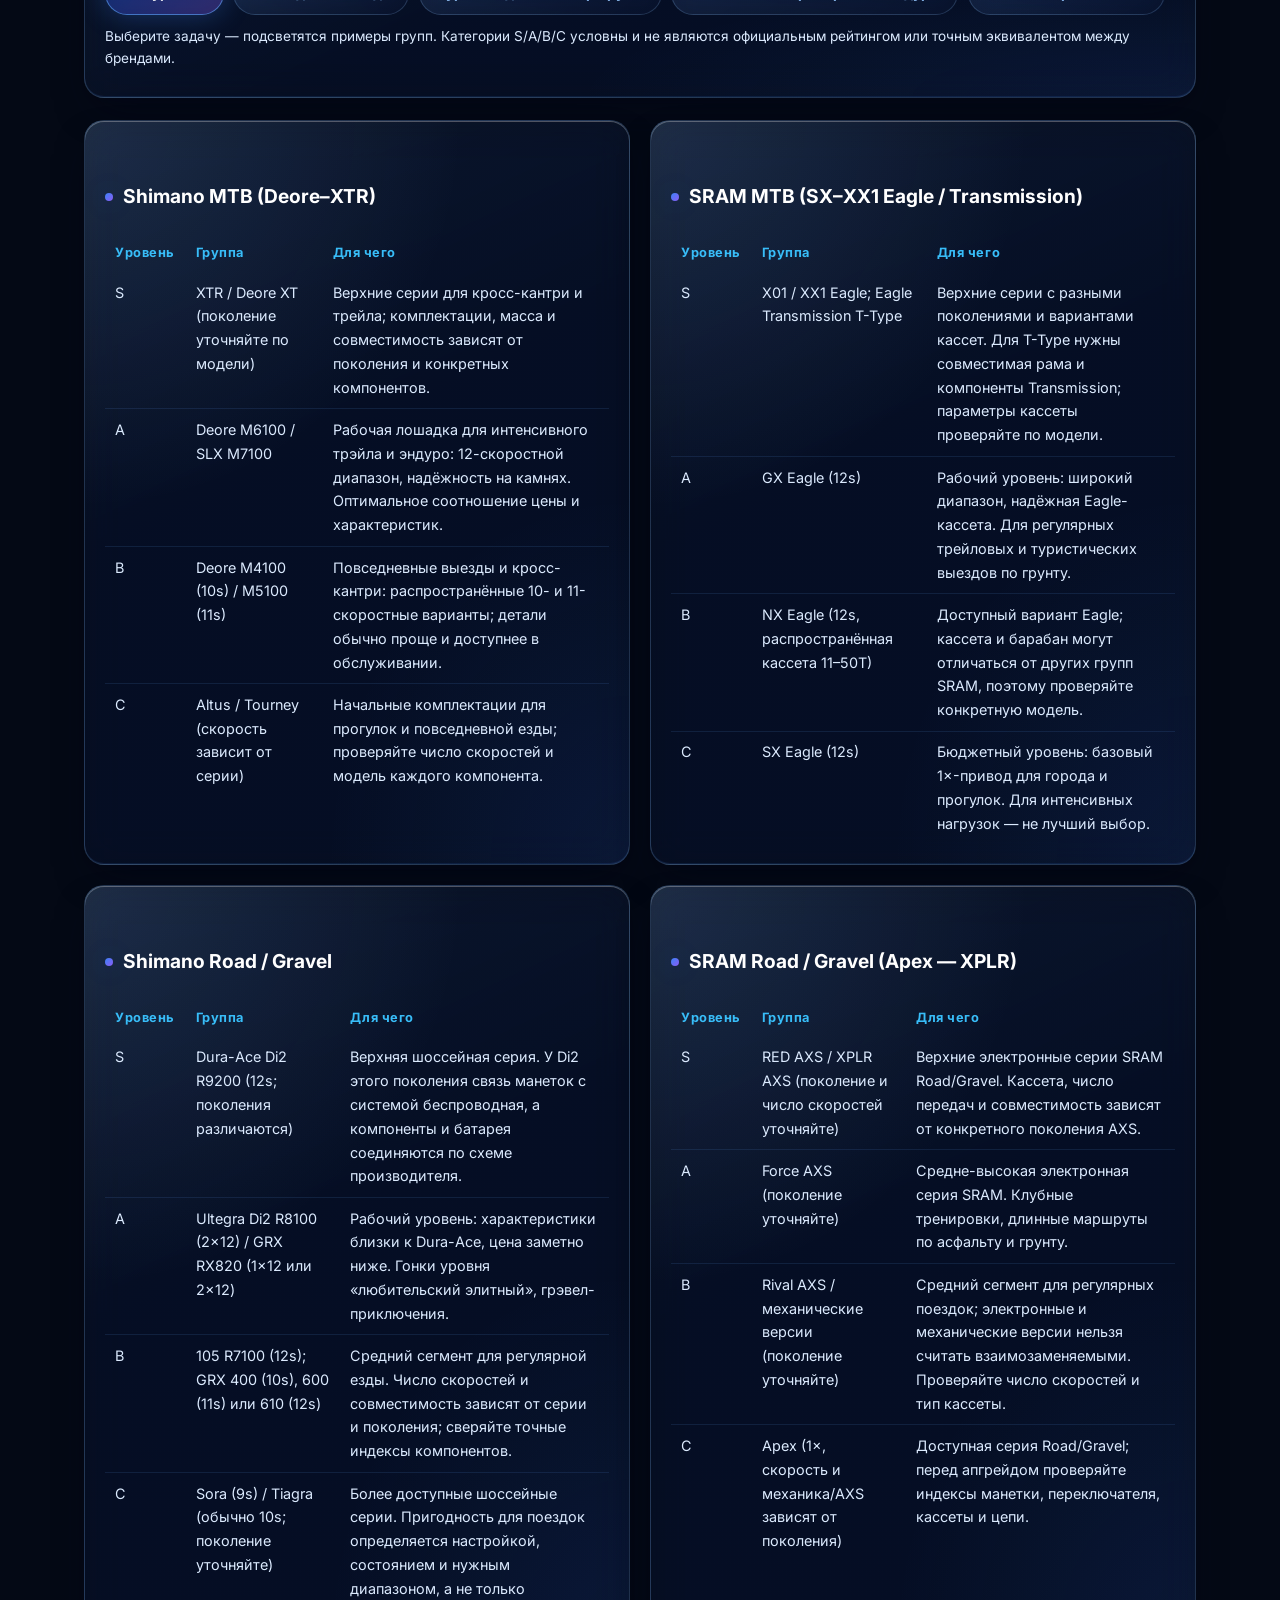
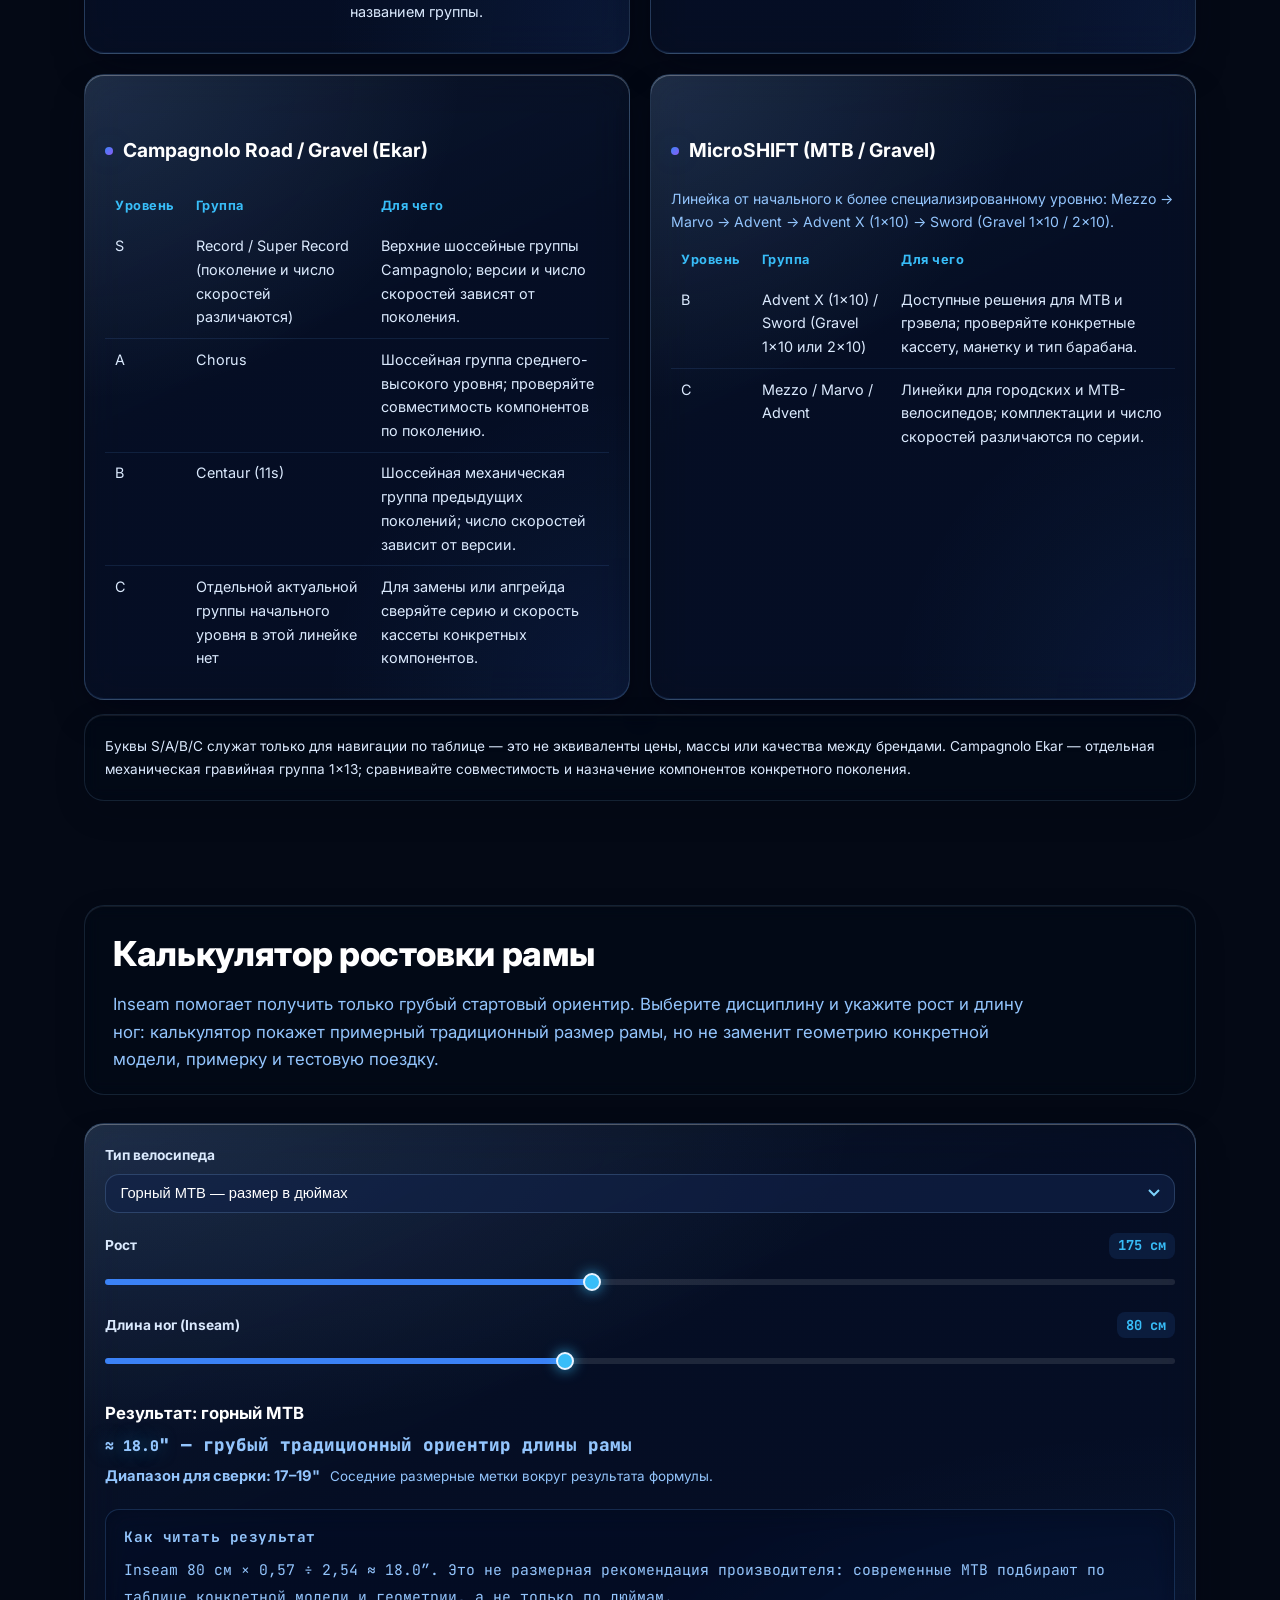
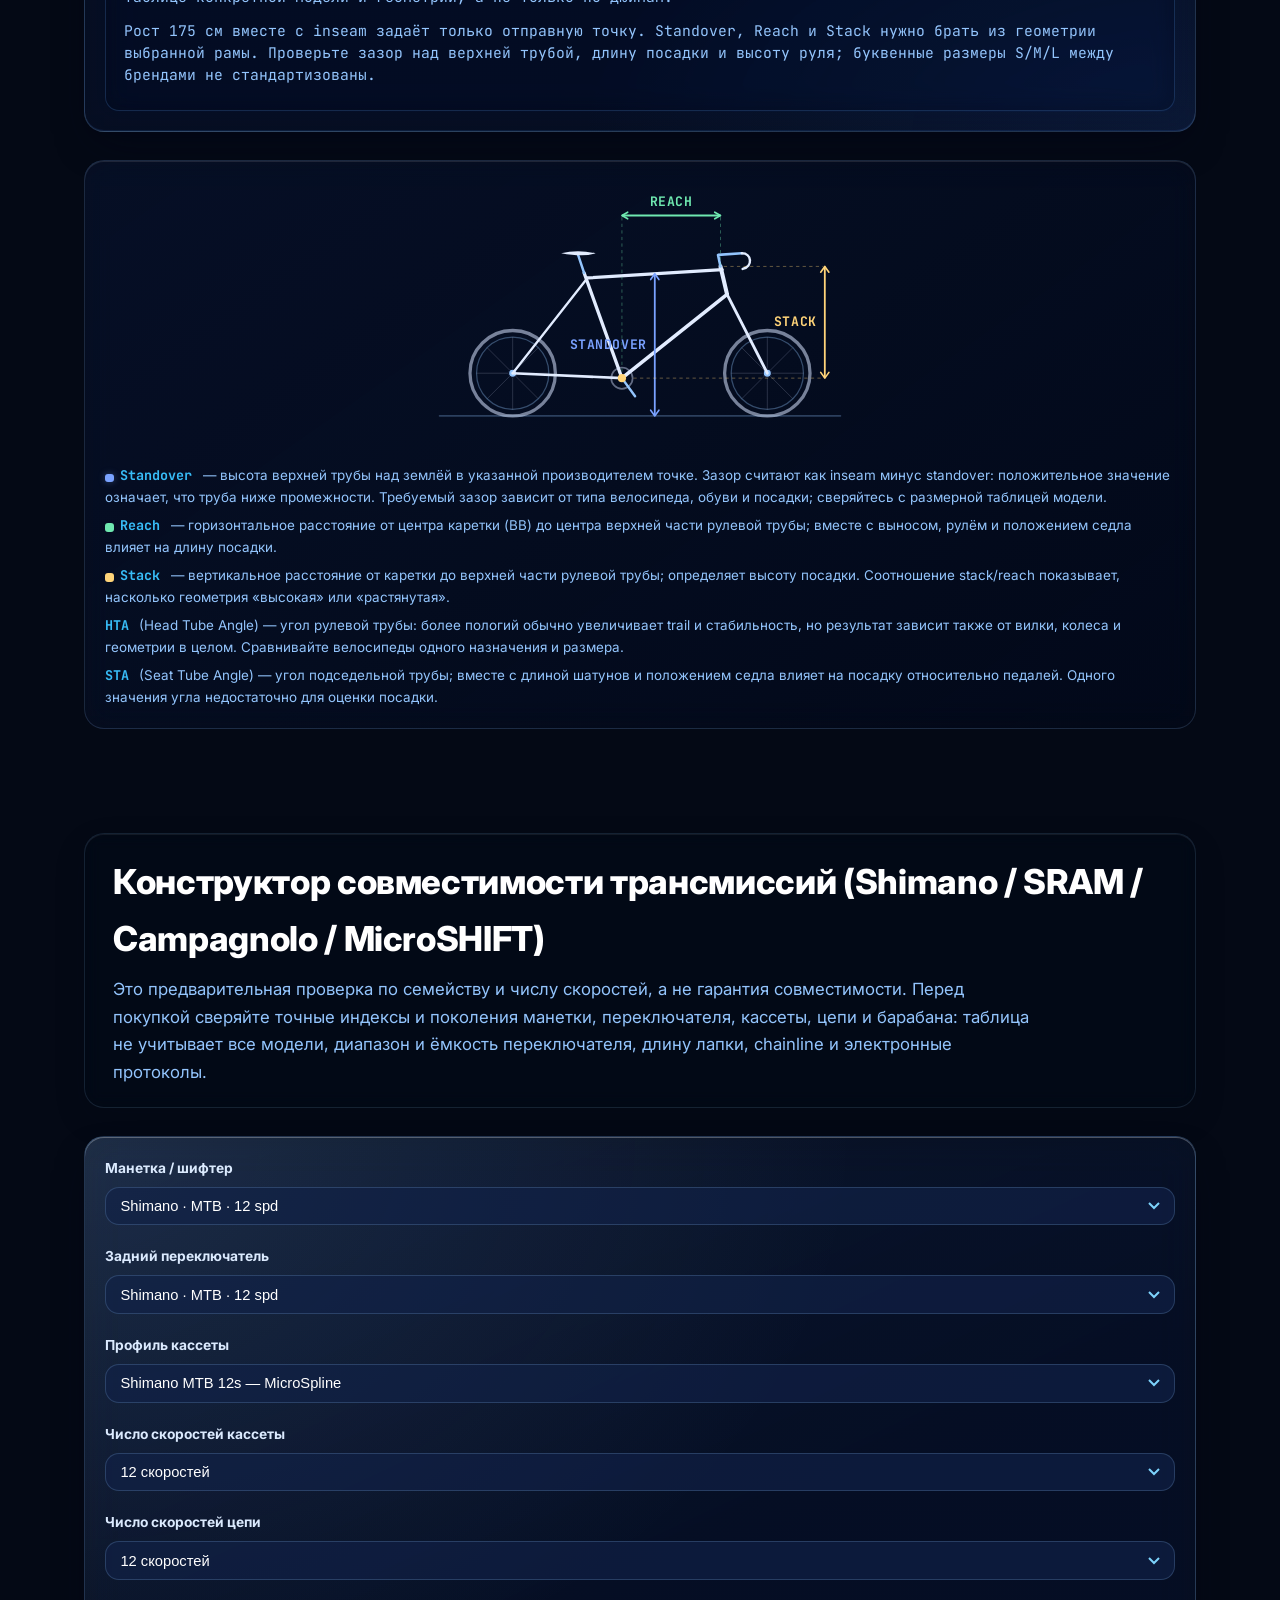
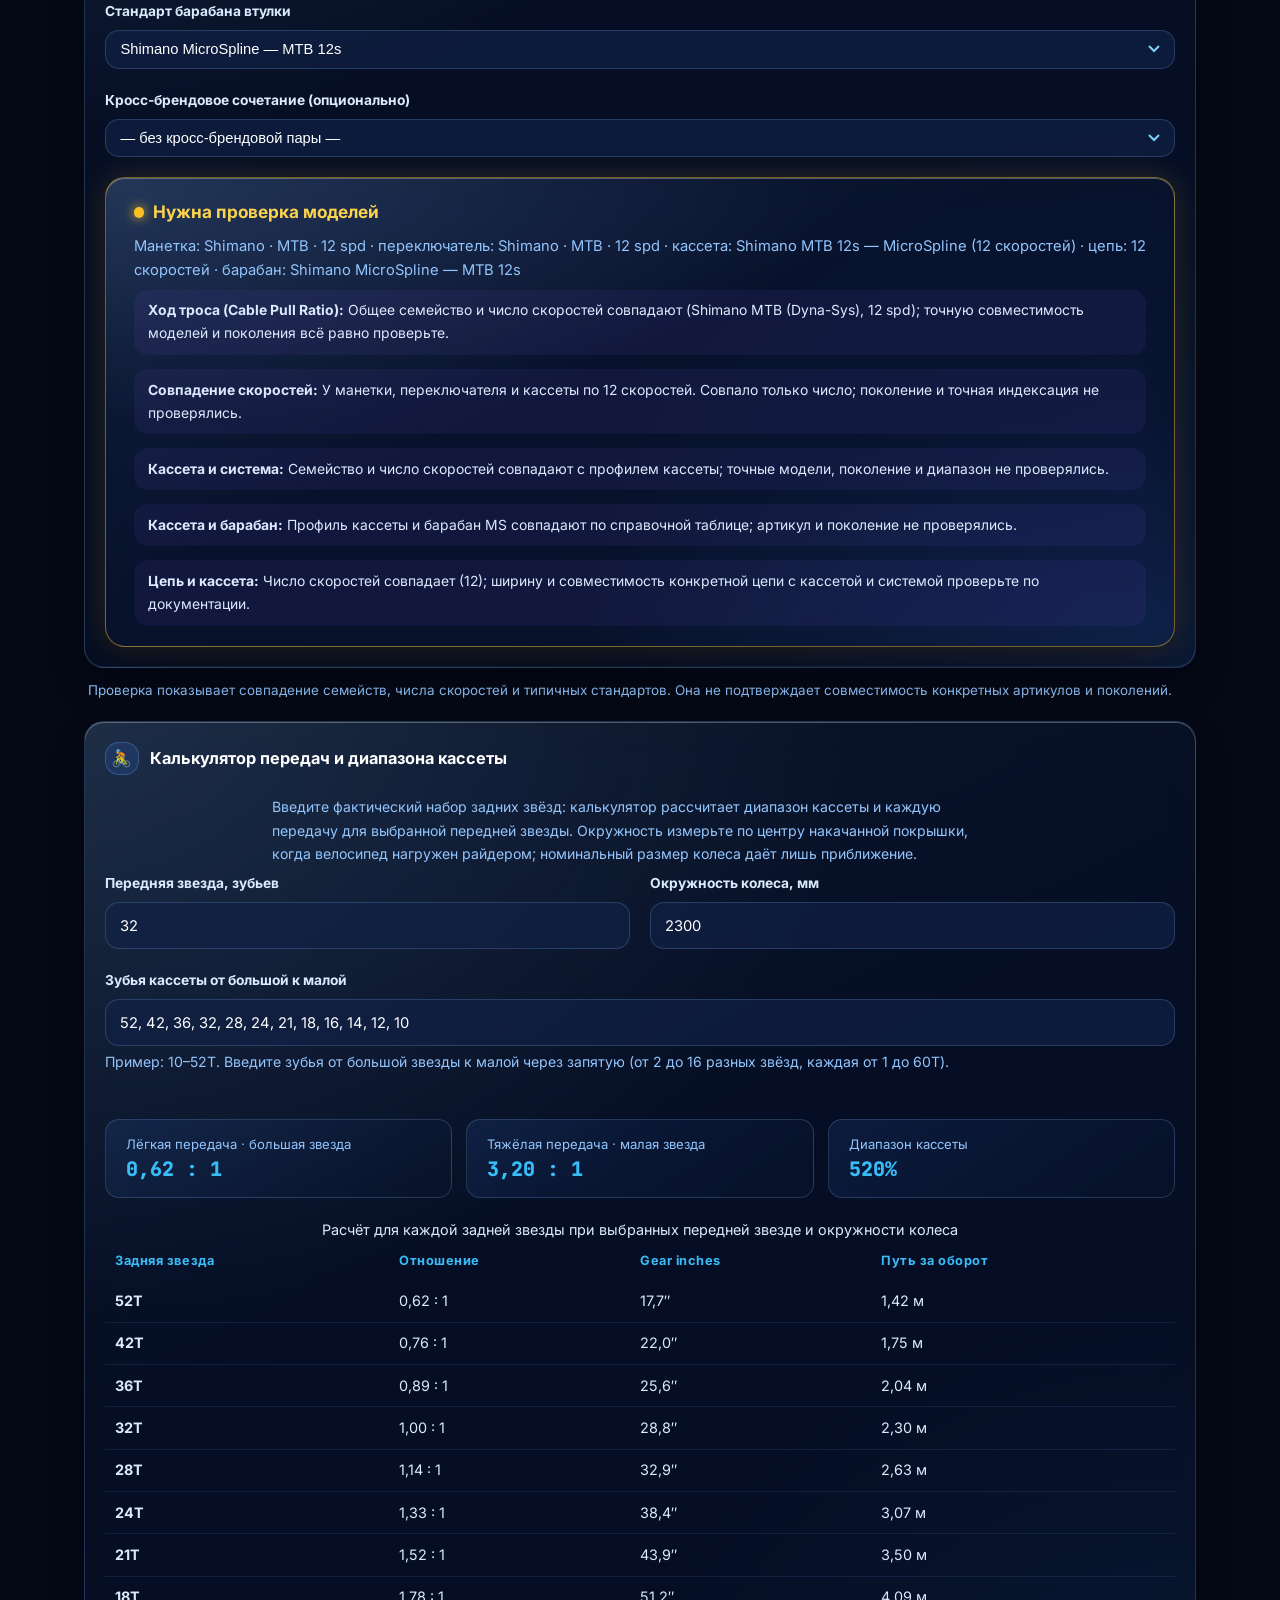
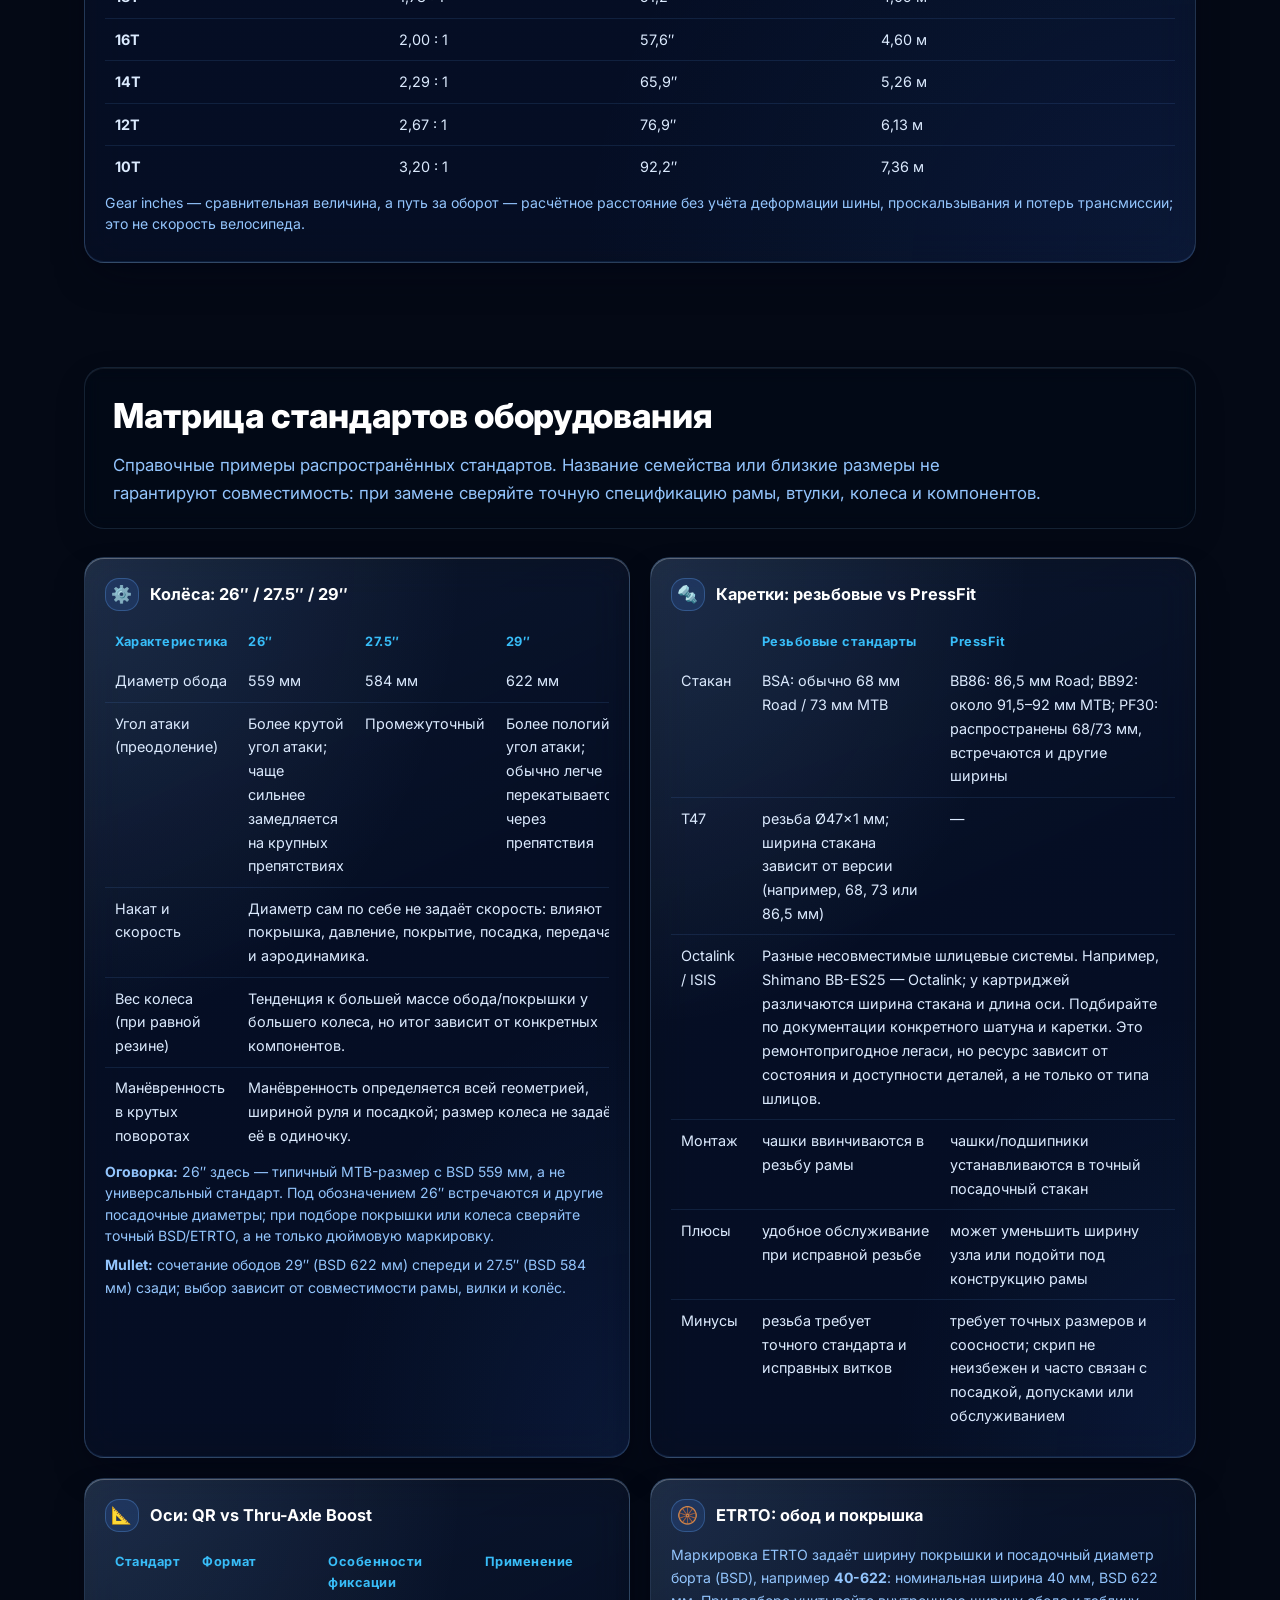
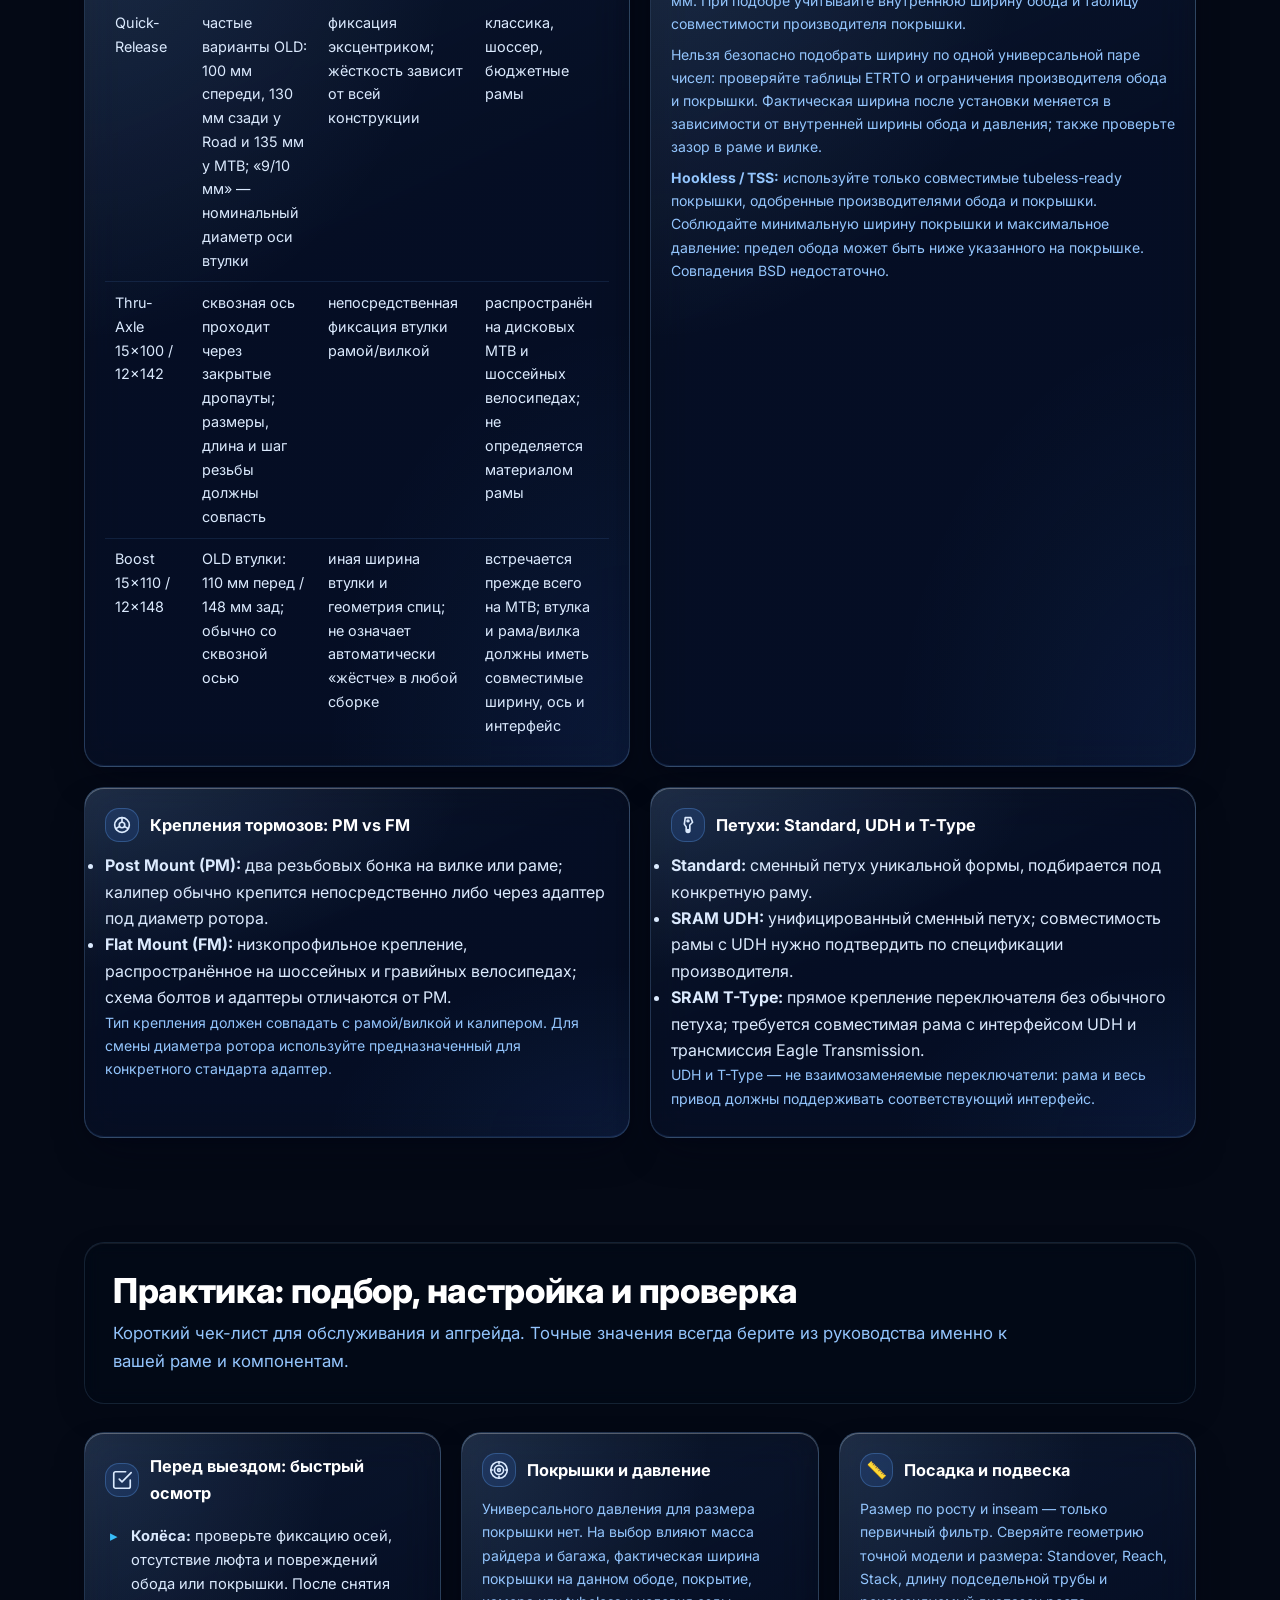
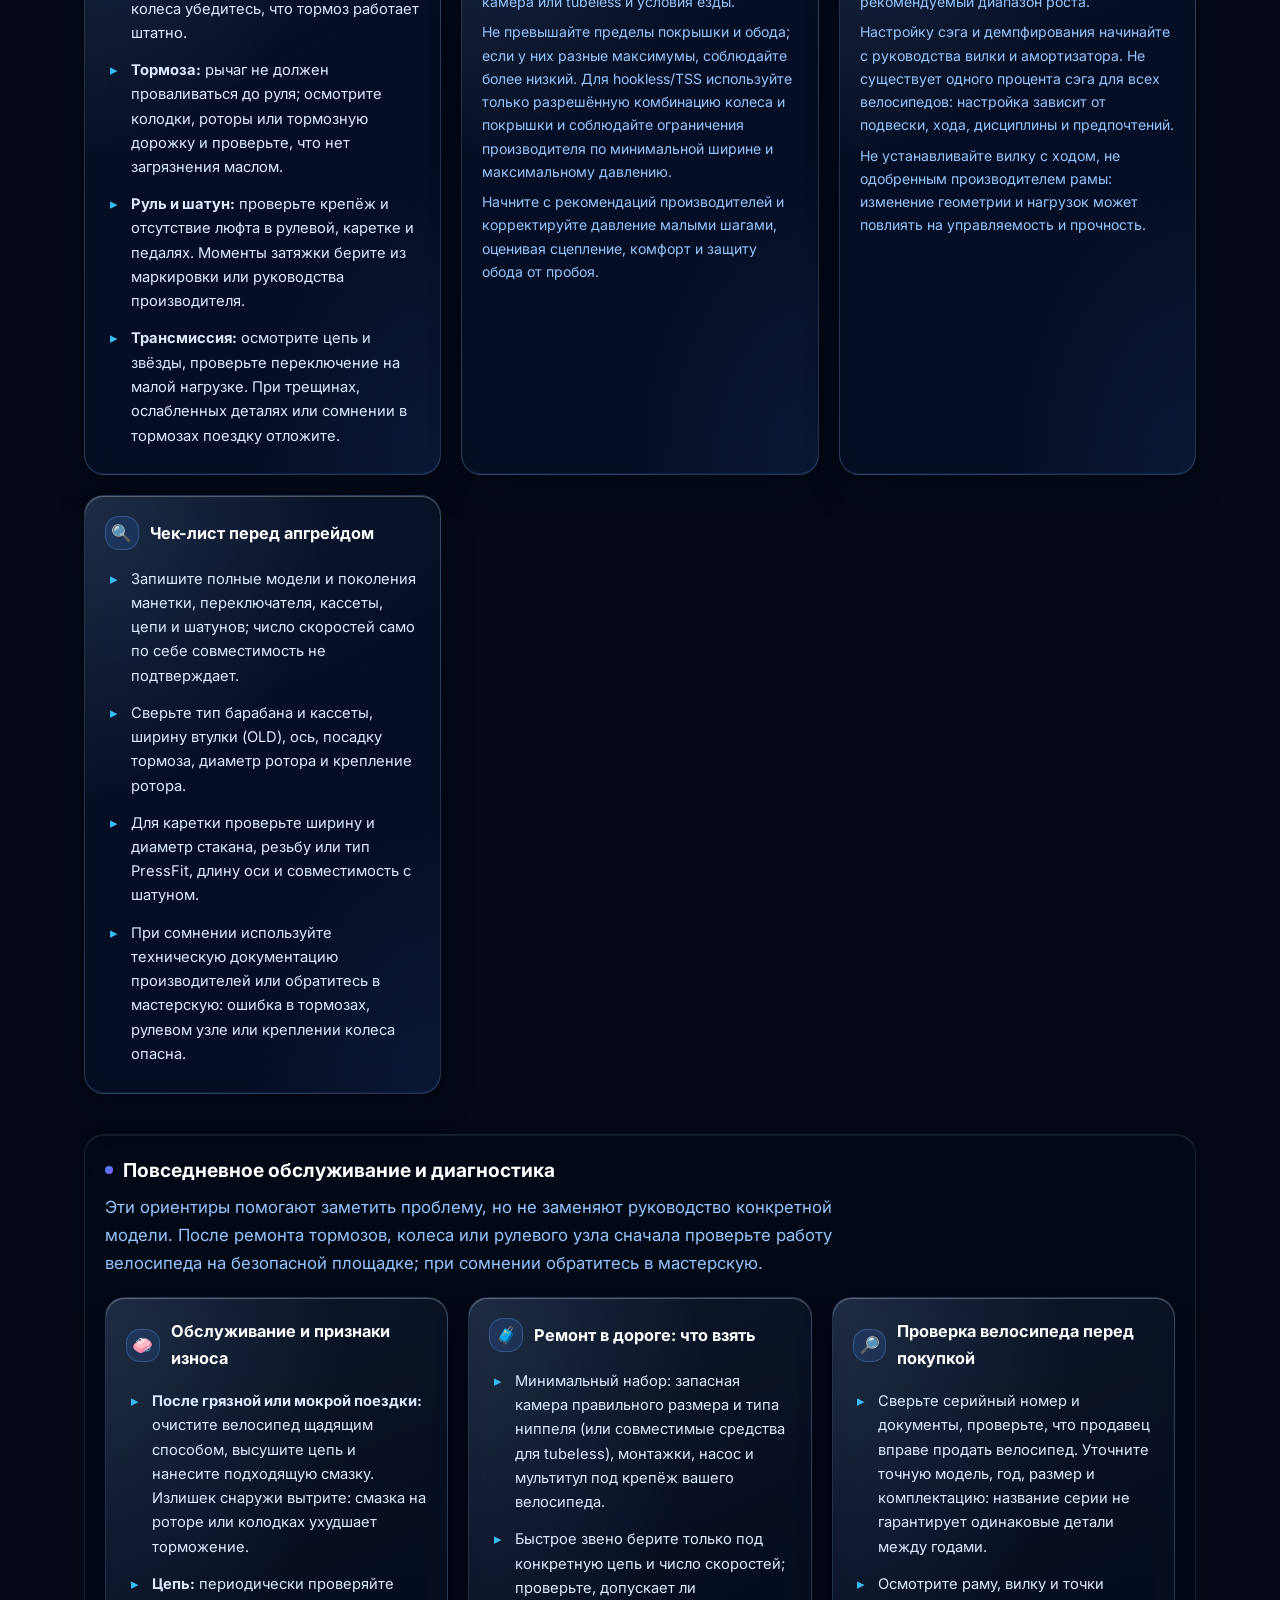
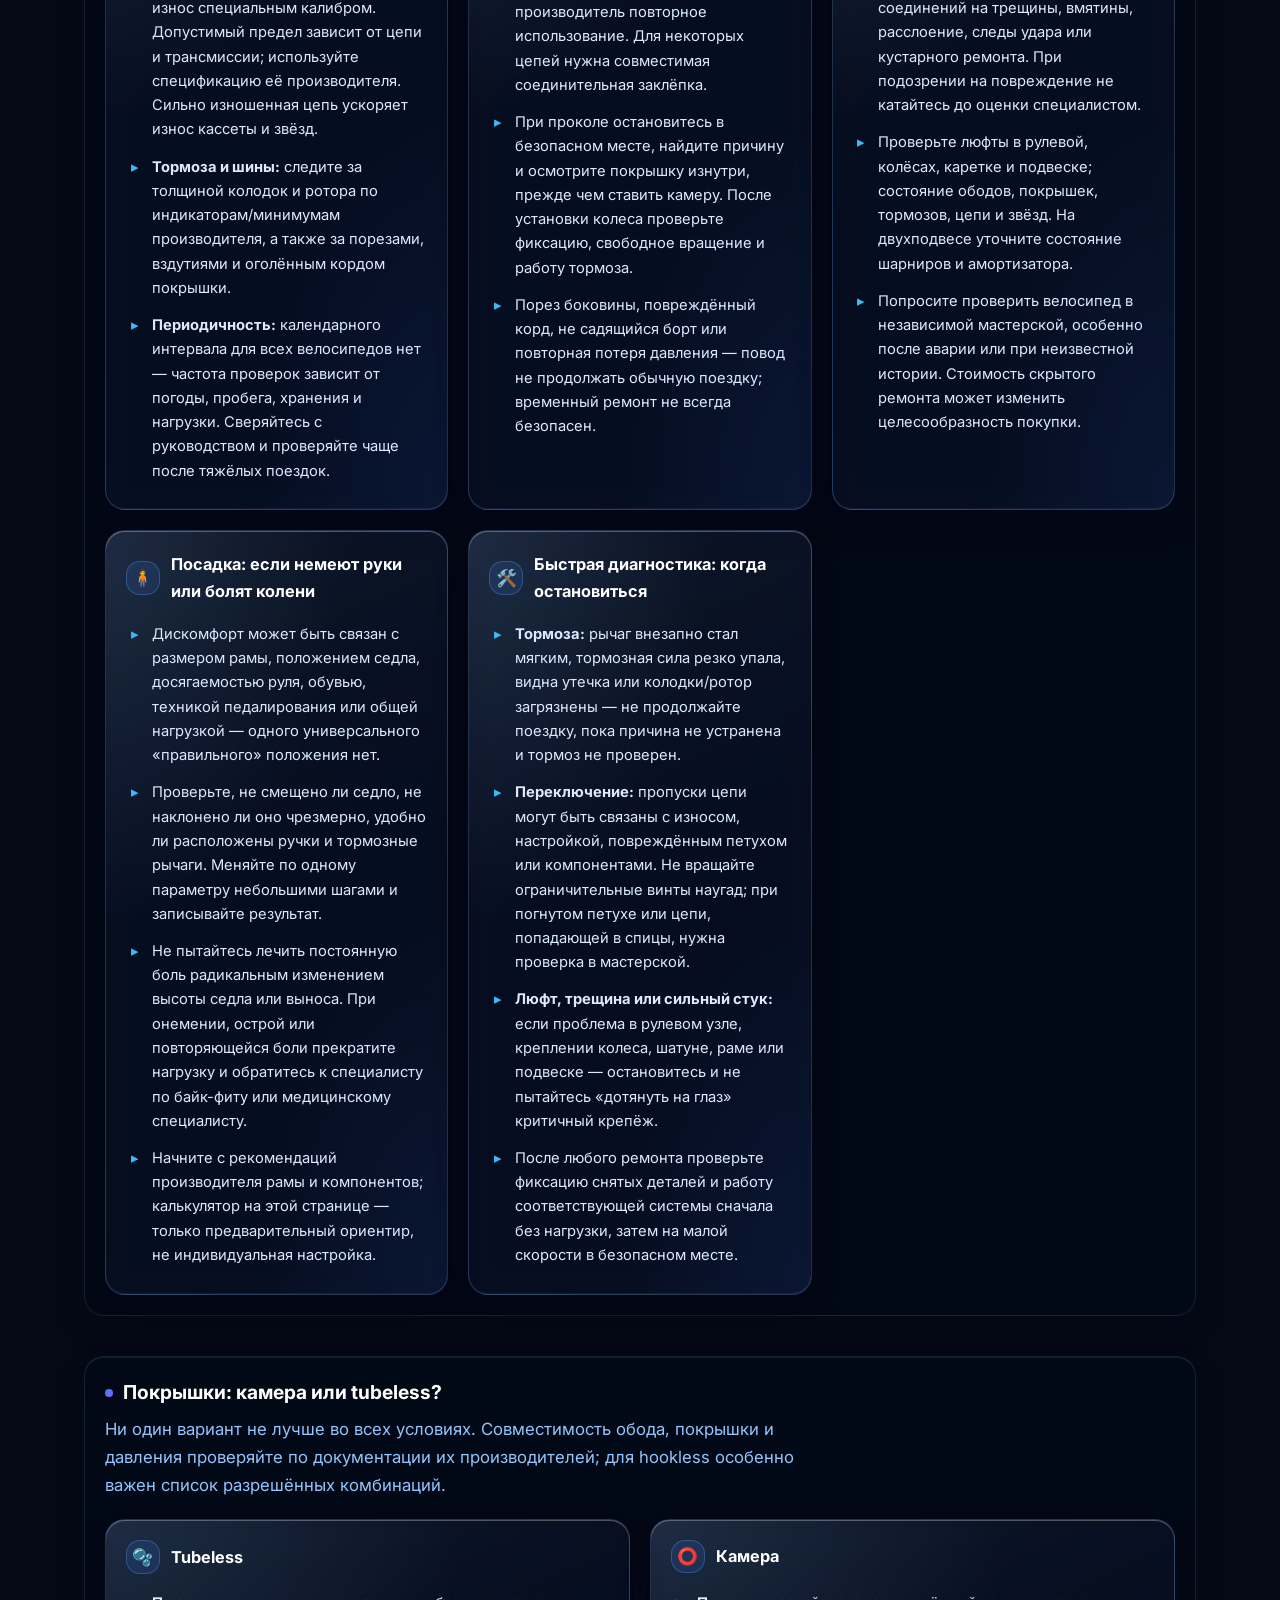
==== commit a8d2551a: "Behaviour logic fixed. White theme improved." ====
--- a/index.html
+++ b/index.html
@@ -117,6 +117,15 @@
                     <li><a class="nav-link" href="#workshop">Практика</a></li>
                 </ul>
             </nav>
+            <button class="theme-toggle" id="themeToggle" type="button" aria-label="Включить светлую тему" aria-pressed="false" title="Включить светлую тему">
+                <svg class="theme-icon theme-icon-sun" viewBox="0 0 24 24" aria-hidden="true" fill="none" stroke="currentColor" stroke-width="1.8" stroke-linecap="round">
+                    <circle cx="12" cy="12" r="4" />
+                    <path d="M12 2v2m0 16v2M4.93 4.93l1.42 1.42m11.3 11.3 1.42 1.42M2 12h2m16 0h2M4.93 19.07l1.42-1.42m11.3-11.3 1.42-1.42" />
+                </svg>
+                <svg class="theme-icon theme-icon-moon" viewBox="0 0 24 24" aria-hidden="true" fill="none" stroke="currentColor" stroke-width="1.8" stroke-linecap="round" stroke-linejoin="round">
+                    <path d="M20.5 15.5A8.5 8.5 0 0 1 8.5 3.5 8.5 8.5 0 1 0 20.5 15.5Z" />
+                </svg>
+            </button>
             <button class="burger" id="burgerBtn" type="button" aria-label="Открыть меню"
                 aria-controls="siteNav" aria-expanded="false"><span></span><span></span><span></span></button>
         </div>
@@ -132,10 +141,26 @@
             <span class="stat"><b>10+</b><span>стандартов оборудования</span></span>
             <span class="stat"><b>Shimano · SRAM · Campagnolo</b><span>+ MicroSHIFT</span></span>
         </div>
-        <div class="hero-cta">
-            <a class="btn btn-primary" href="#sizing">Рассчитать размер</a>
-            <a class="btn btn-ghost" href="#encyclopedia">Открыть справочник</a>
-        </div>
+        <section class="task-router" aria-labelledby="taskRouterTitle">
+            <h2 class="task-router-title" id="taskRouterTitle">С чего начнём?</h2>
+            <div class="task-router-grid">
+                <a class="task-route" href="#encyclopedia">
+                    <span class="task-route-icon" aria-hidden="true">🚲</span>
+                    <span><strong>Выбираю тип</strong><small>МТБ, шоссе, грэвел</small></span>
+                    <span class="task-route-arrow" aria-hidden="true">→</span>
+                </a>
+                <a class="task-route" href="#sizing">
+                    <span class="task-route-icon" aria-hidden="true">📐</span>
+                    <span><strong>Подбираю размер</strong><small>Ростовка и геометрия</small></span>
+                    <span class="task-route-arrow" aria-hidden="true">→</span>
+                </a>
+                <a class="task-route" href="#compat">
+                    <span class="task-route-icon" aria-hidden="true">⚙️</span>
+                    <span><strong>Проверяю детали</strong><small>Трансмиссия и стандарты</small></span>
+                    <span class="task-route-arrow" aria-hidden="true">→</span>
+                </a>
+            </div>
+        </section>
     </section>
 
     <section class="section" id="encyclopedia">
@@ -804,6 +829,21 @@
             </div>
 
             <div class="field">
+                <label for="cassetteOpt">Профиль кассеты</label>
+                <select id="cassetteOpt"></select>
+            </div>
+
+            <div class="field">
+                <label for="cassetteSpeedOpt">Число скоростей кассеты</label>
+                <select id="cassetteSpeedOpt"></select>
+            </div>
+
+            <div class="field">
+                <label for="chainSpeedOpt">Число скоростей цепи</label>
+                <select id="chainSpeedOpt"></select>
+            </div>
+
+            <div class="field">
                 <label for="freehubOpt">Стандарт барабана втулки</label>
                 <select id="freehubOpt"></select>
             </div>
@@ -815,6 +855,7 @@
 
             <div class="callout glass" id="compatCallout" aria-live="polite"></div>
         </form>
+        <p class="compat-note">Проверка показывает совпадение семейств, числа скоростей и типичных стандартов. Она не подтверждает совместимость конкретных артикулов и поколений.</p>
 
         <form class="card glass" id="gearCalculatorForm" novalidate>
             <div class="card-head">
@@ -1385,4 +1426,4 @@
     <script src="script.js"></script>
 </body>
 
-</html>+</html>
--- a/style.css
+++ b/style.css
@@ -2083,3 +2083,288 @@
                 margin-top: var(--sp-md);
             }
         }
+
+        /* ============================ Быстрый выбор задачи ============================ */
+        .task-router {
+            position: relative;
+            z-index: 1;
+            max-width: 58rem;
+            margin: var(--sp-lg) auto 0;
+        }
+
+        .task-router-title {
+            margin-bottom: .65rem;
+            color: var(--text-muted);
+            font-size: .82rem;
+            font-weight: 700;
+            letter-spacing: .08em;
+            text-transform: uppercase;
+        }
+
+        .task-router-grid {
+            display: grid;
+            grid-template-columns: repeat(3, minmax(0, 1fr));
+            gap: .75rem;
+        }
+
+        .task-route {
+            display: grid;
+            grid-template-columns: auto minmax(0, 1fr) auto;
+            align-items: center;
+            gap: .7rem;
+            min-height: 4.2rem;
+            padding: .65rem .8rem;
+            border: 1px solid var(--border-glass);
+            border-radius: var(--radius-md);
+            background: var(--surface-subtle);
+            text-align: left;
+            transition: transform var(--trans-fast), border-color var(--trans-fast), background var(--trans-fast);
+        }
+
+        .task-route:hover {
+            transform: translateY(-2px);
+            border-color: var(--border-glass-hover);
+            background: var(--surface-2);
+        }
+
+        .task-route-icon {
+            display: grid;
+            place-items: center;
+            width: 2.25rem;
+            height: 2.25rem;
+            border-radius: .75rem;
+            background: rgba(59, 130, 246, .13);
+            font-size: 1.1rem;
+        }
+
+        .task-route strong,
+        .task-route small {
+            display: block;
+        }
+
+        .task-route strong {
+            color: var(--text-white);
+            font-size: .84rem;
+        }
+
+        .task-route small {
+            margin-top: .1rem;
+            color: var(--text-muted);
+            font-size: .72rem;
+        }
+
+        .task-route-arrow {
+            color: var(--blue-electric);
+            font-size: 1.15rem;
+        }
+
+        /* ============================ Переключатель темы ============================ */
+        .theme-toggle {
+            display: grid;
+            flex: 0 0 auto;
+            place-items: center;
+            width: 2.5rem;
+            height: 2.5rem;
+            border: 1px solid var(--border-glass);
+            border-radius: var(--radius-md);
+            color: var(--blue-light);
+            background: var(--surface-subtle);
+            transition: color var(--trans-fast), border-color var(--trans-fast), background var(--trans-fast), transform var(--trans-fast);
+        }
+
+        .theme-toggle:hover {
+            transform: translateY(-1px);
+            color: var(--text-white);
+            border-color: var(--border-glass-hover);
+        }
+
+        .theme-toggle svg {
+            width: 1.2rem;
+            height: 1.2rem;
+        }
+
+        .theme-icon-sun,
+        html[data-theme="light"] .theme-icon-moon {
+            display: none;
+        }
+
+        html[data-theme="light"] .theme-icon-sun {
+            display: block;
+        }
+
+        .size-range {
+            display: flex;
+            flex-wrap: wrap;
+            align-items: baseline;
+            gap: .2rem .65rem;
+            margin: .6rem 0;
+            color: var(--blue-light);
+        }
+
+        .size-range span,
+        .compat-note {
+            color: var(--text-muted);
+            font-size: .84rem;
+        }
+
+        .compat-note {
+            margin: .7rem .25rem 0;
+        }
+
+        /* ============================ Светлая тема ============================ */
+        html {
+            color-scheme: dark;
+        }
+
+        html[data-theme="light"] {
+            color-scheme: light;
+            --bg-primary: #f1f5fb;
+            --bg-glow-blue: rgba(59, 130, 246, .12);
+            --bg-glow-violet: rgba(139, 92, 246, .09);
+            --grid-line: rgba(53, 79, 125, .07);
+            --surface-1: rgba(255, 255, 255, .82);
+            --surface-2: rgba(248, 250, 254, .96);
+            --surface-subtle: rgba(239, 244, 252, .88);
+            --blue-900: #1e3a8a;
+            --blue-700: #1d4ed8;
+            --blue-light: #2859a6;
+            --blue-electric: #1d5cad;
+            --violet-light: #6847a4;
+            --text-main: #26344b;
+            --text-muted: #4d5e78;
+            --text-dim: #63728b;
+            --text-white: #16243a;
+            --border-glass: rgba(62, 86, 128, .2);
+            --border-glass-hover: rgba(37, 99, 235, .48);
+            --glass-blur: blur(18px) saturate(135%);
+            --shadow-glass: 0 14px 34px -16px rgba(35, 55, 91, .22), 0 4px 12px -6px rgba(35, 55, 91, .12);
+            --glass-highlight: rgba(255, 255, 255, .85);
+            --glass-blue-sheen: rgba(59, 130, 246, .06);
+            --shadow-neon-blue: 0 8px 22px rgba(37, 99, 235, .12);
+            --shadow-neon-violet: 0 8px 22px rgba(109, 40, 217, .1);
+            --rim-top: inset 0 1px 0 rgba(255, 255, 255, .9);
+            --shadow-recess: inset 0 1px 4px rgba(35, 55, 91, .1);
+        }
+
+        html[data-theme="light"] .page-background {
+            background-image:
+                radial-gradient(90rem 60rem at 12% -10%, var(--bg-glow-blue), transparent 60%),
+                radial-gradient(80rem 55rem at 108% 115%, var(--bg-glow-violet), transparent 55%);
+        }
+
+        html[data-theme="light"] .page-background::after {
+            background: linear-gradient(rgba(241, 245, 251, .78), rgba(241, 245, 251, .88));
+        }
+
+        html[data-theme="light"] .site-header {
+            background: linear-gradient(110deg, rgba(255, 255, 255, .96), rgba(239, 244, 252, .88));
+            border-color: var(--border-glass);
+            box-shadow: 0 8px 24px rgba(35, 55, 91, .1), inset 0 1px 0 rgba(255, 255, 255, .95);
+        }
+
+        html[data-theme="light"] .site-nav.is-active {
+            background-color: rgba(255, 255, 255, .98);
+            background-image: linear-gradient(160deg, rgba(255, 255, 255, .98), rgba(239, 244, 252, .98));
+            border: 1px solid var(--border-glass);
+        }
+
+        html[data-theme="light"] .hero::before,
+        html[data-theme="light"] .section-frost {
+            border-color: rgba(62, 86, 128, .16);
+            background: rgba(255, 255, 255, .52);
+            box-shadow: inset 0 1px 0 rgba(255, 255, 255, .82), 0 12px 30px rgba(35, 55, 91, .07);
+        }
+
+        html[data-theme="light"] .stat {
+            background: linear-gradient(145deg, rgba(255, 255, 255, .9), rgba(235, 241, 251, .84));
+            box-shadow: var(--rim-top), 0 5px 16px rgba(35, 55, 91, .08);
+        }
+
+        html[data-theme="light"] .stat b {
+            text-shadow: none;
+        }
+
+        html[data-theme="light"] .glass {
+            border-color: var(--border-glass);
+            background: linear-gradient(145deg, rgba(255, 255, 255, .94), rgba(245, 248, 253, .88));
+            box-shadow: var(--shadow-glass), var(--rim-top);
+        }
+
+        html[data-theme="light"] .formula-box,
+        html[data-theme="light"] .geom-wrap {
+            border-color: var(--border-glass);
+            background: linear-gradient(145deg, rgba(255, 255, 255, .88), rgba(237, 243, 251, .8));
+            box-shadow: inset 0 1px 0 rgba(255, 255, 255, .85), 0 8px 24px rgba(35, 55, 91, .07);
+        }
+
+        html[data-theme="light"] .site-footer {
+            color: var(--text-main);
+            background: linear-gradient(180deg, rgba(235, 241, 250, .72), rgba(226, 234, 247, .92));
+            border-color: var(--border-glass);
+        }
+
+        html[data-theme="light"] .site-footer .fineprint,
+        html[data-theme="light"] .f-note {
+            color: #56657c;
+        }
+
+        html[data-theme="light"] .btn-primary,
+        html[data-theme="light"] .tab-btn.is-active {
+            color: #fff;
+        }
+
+        html[data-theme="light"] .tab-btn.is-active {
+            background: linear-gradient(135deg, #1d4ed8, #3b82f6);
+            border-color: #1d4ed8;
+        }
+
+        html[data-theme="light"] .callout.is-ok {
+            background: rgba(236, 253, 245, .94);
+            border-color: rgba(22, 101, 52, .35);
+        }
+
+        html[data-theme="light"] .callout.is-ok h3 { color: #166534; }
+        html[data-theme="light"] .callout.is-ok .status-dot { background: #15803d; color: #15803d; }
+
+        html[data-theme="light"] .callout.is-warn {
+            background: rgba(255, 251, 235, .96);
+            border-color: rgba(161, 98, 7, .35);
+        }
+
+        html[data-theme="light"] .callout.is-warn h3 { color: #854d0e; }
+        html[data-theme="light"] .callout.is-warn .status-dot { background: #b45309; color: #b45309; }
+
+        html[data-theme="light"] .callout.is-bad {
+            background: rgba(254, 242, 242, .96);
+            border-color: rgba(185, 28, 28, .34);
+        }
+
+        html[data-theme="light"] .callout.is-bad h3 { color: #991b1b; }
+        html[data-theme="light"] .callout.is-bad .status-dot { background: #b91c1c; color: #b91c1c; }
+
+        html[data-theme="light"] .gear-cassette-error { color: #b42332; }
+
+        html[data-theme="light"] .scroll-top {
+            color: #fff;
+            background: linear-gradient(145deg, #2563eb, #6d28d9);
+        }
+
+        html[data-theme="light"] #hierarchy .tbl tr.hl-row td:first-child {
+            color: #166534;
+        }
+
+        html[data-theme="light"] #bikeSvg {
+            filter: brightness(.68) saturate(.9);
+        }
+
+        @media (max-width: 840px) {
+            .task-router-grid {
+                grid-template-columns: minmax(0, 1fr);
+                max-width: 30rem;
+                margin-inline: auto;
+            }
+
+            .task-route {
+                min-height: 3.6rem;
+            }
+        }
